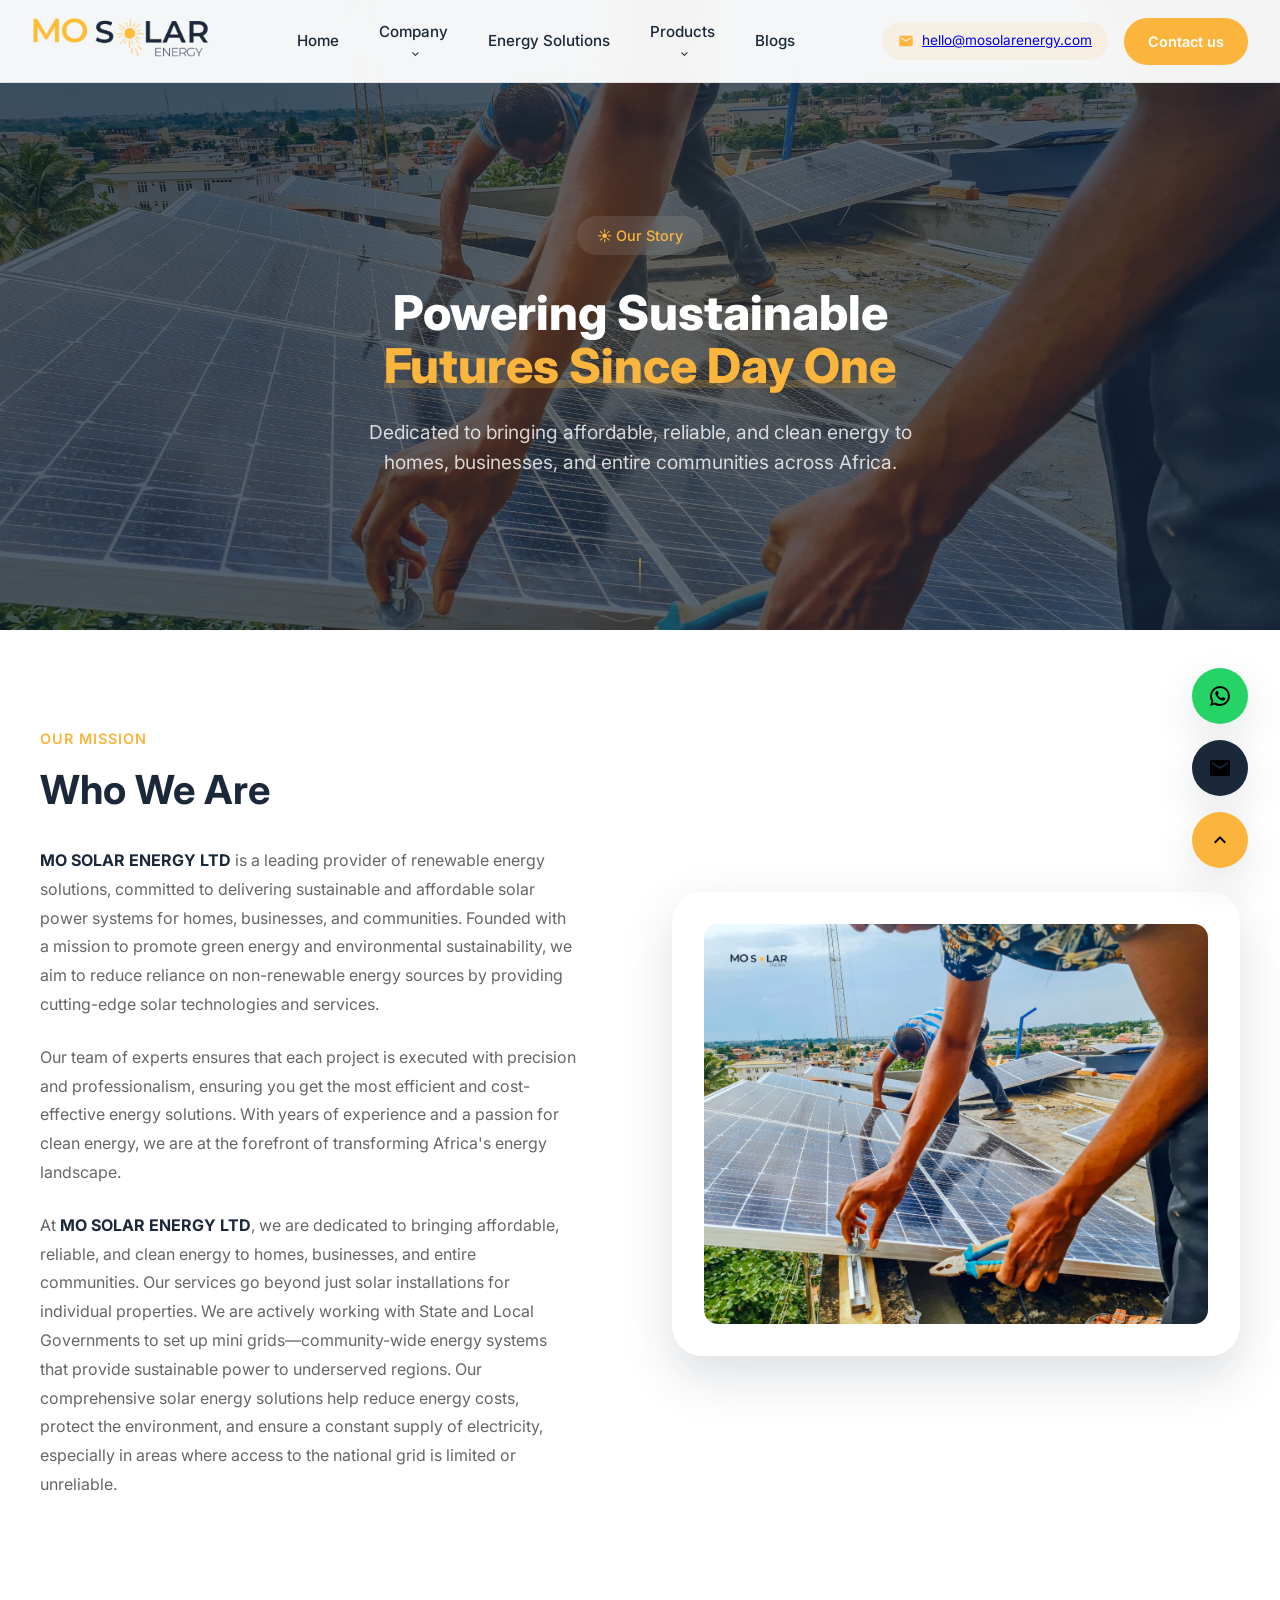
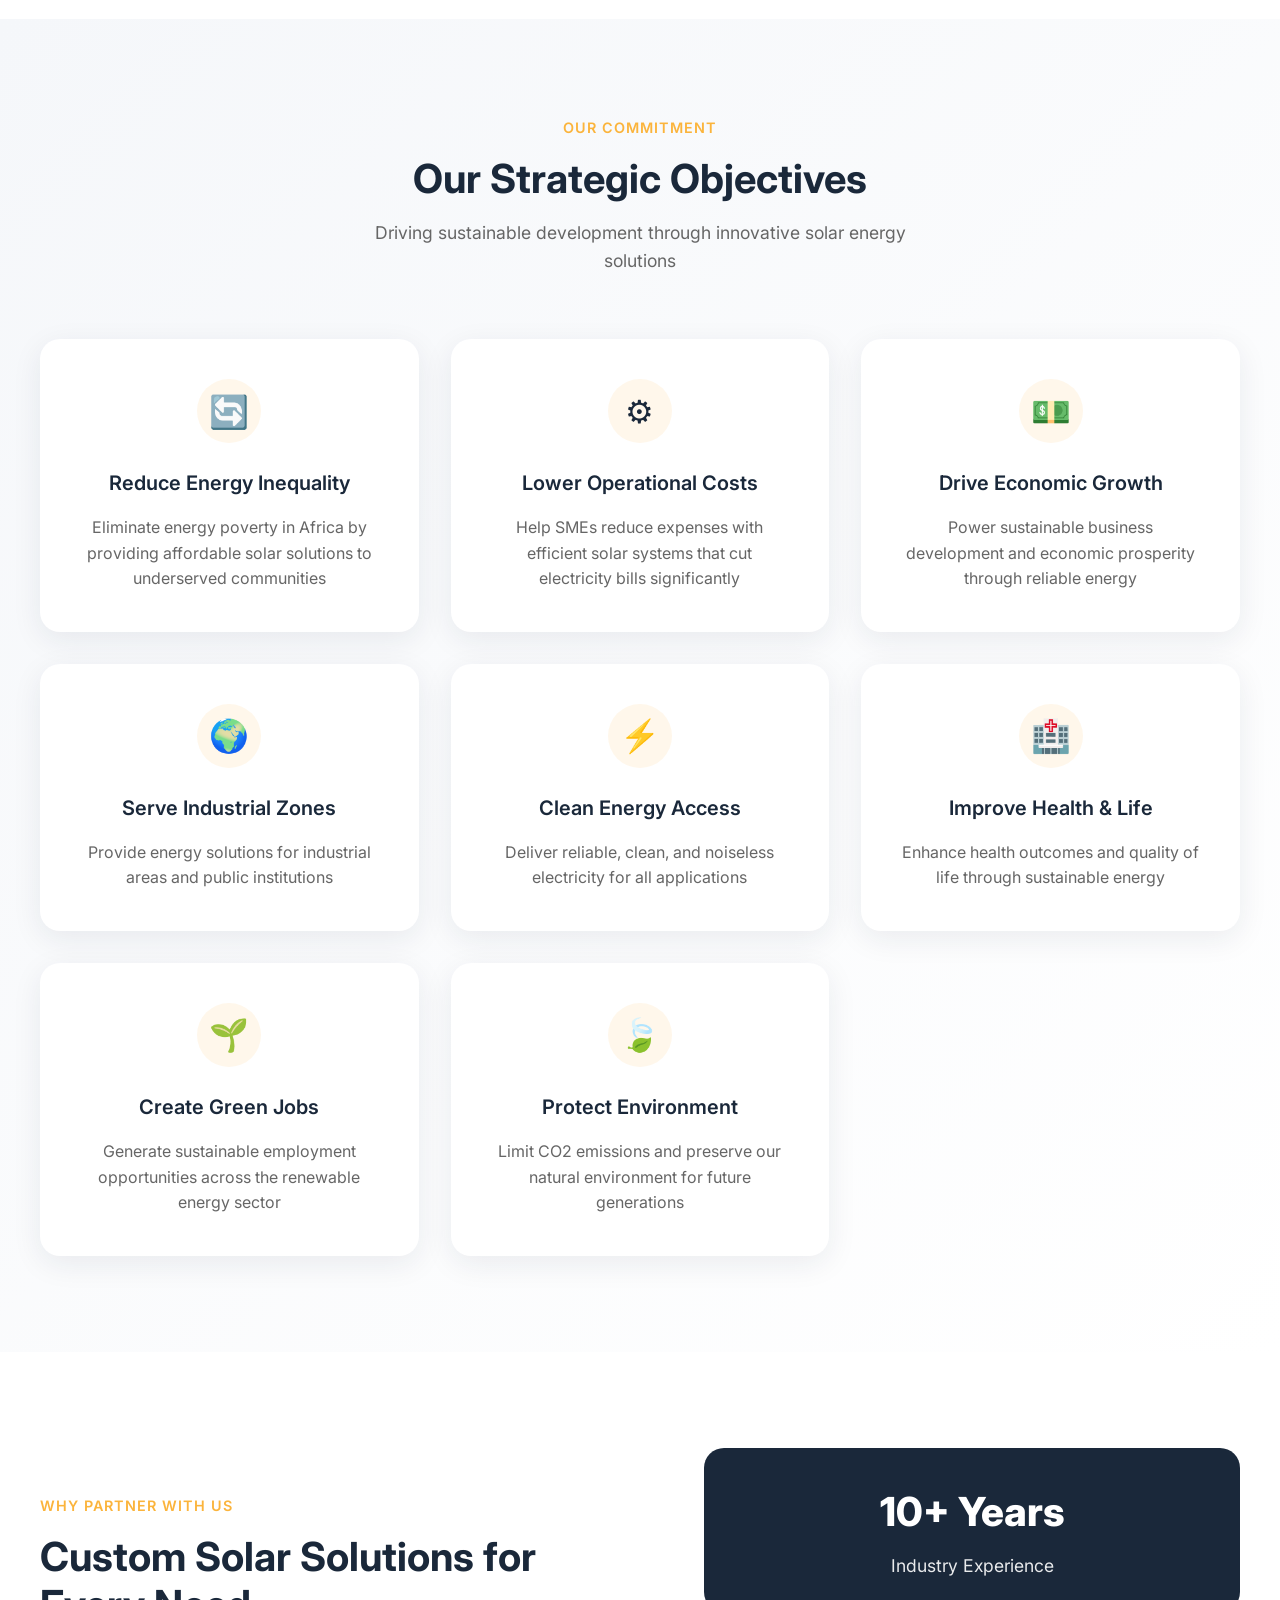
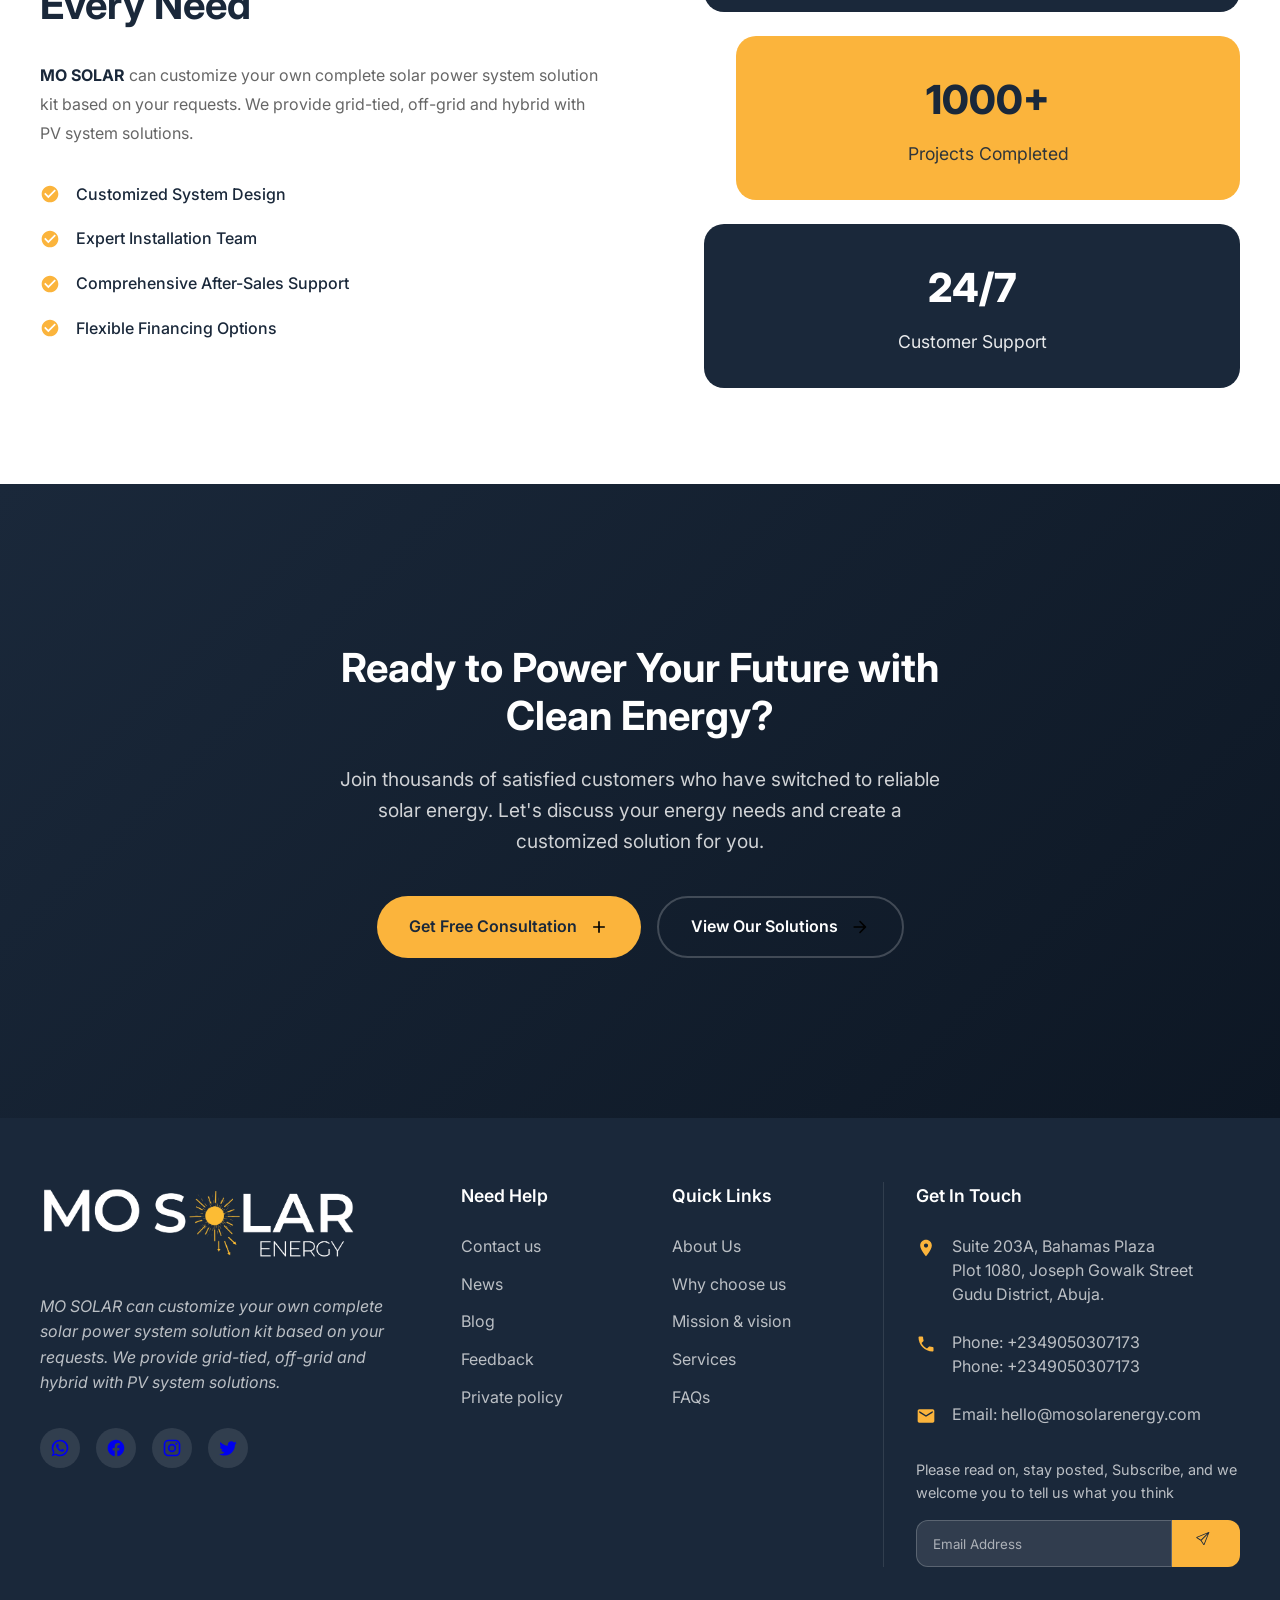
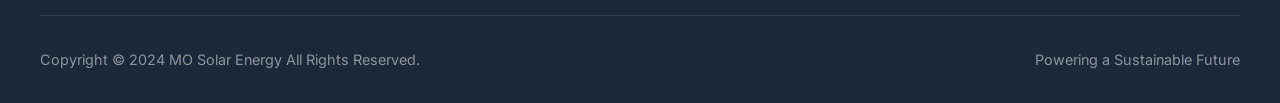
==== about.html @ b7140be1 "Updated all files" ====
<!DOCTYPE html>
<html lang="en">
<head>
    <meta charset="UTF-8">
    <meta name="viewport" content="width=device-width, initial-scale=1.0">
    <title>About MO Solar Energy | Powering Sustainable Futures</title>
    
    <!-- Fonts -->
    <link href="https://fonts.googleapis.com/css2?family=Inter:wght@300;400;500;600;700;800&display=swap" rel="stylesheet">
    <link href="https://fonts.googleapis.com/css2?family=Poppins:wght@300;400;500;600;700&display=swap" rel="stylesheet">
    
    <!-- Styles -->
    <link rel="stylesheet" href="main.css">
    
    <!-- Favicon -->
    <link rel="icon" href="images/icon.png" type="image/x-icon">
</head>
<body>
    <!-- Navigation (Same as Homepage) -->
    <nav class="nav-container">
        <div class="nav-content">
            <div class="nav-logo">
                <a href="index.html" class="logo-main">
                    <img src="images/mo sol.png" alt="MO Solar Energy">
                </a>
            </div>
            
            <div class="nav-menu-wrapper">
                <div class="nav-menu">
                    <a href="index.html" class="nav-link">
                        <span class="nav-text">Home</span>
                        <span class="nav-highlight"></span>
                    </a>
                    
                    <div class="nav-dropdown active">
                        <a href="about.html" class="nav-link">
                            <span class="nav-text">Company</span>
                            <span class="nav-highlight"></span>
                            <span class="dropdown-arrow">⌄</span>
                        </a>
                        <div class="dropdown-content">
                            <a href="about.html" class="dropdown-link active">About Us</a>
                            <a href="why choose us.html" class="dropdown-link">Why choose us</a>
                            <a href="mission.html" class="dropdown-link">Mission & vision</a>
                            <a href="strategy.html" class="dropdown-link">Services</a>
                            <a href="globaldealers.html" class="dropdown-link">FAQs</a>
                        </div>
                    </div>
                    
                    <a href="blink.html" class="nav-link">
                        <span class="nav-text">Energy Solutions</span>
                        <span class="nav-highlight"></span>
                    </a>
                    
                    <div class="nav-dropdown">
                        <a href="#" class="nav-link">
                            <span class="nav-text">Products</span>
                            <span class="nav-highlight"></span>
                            <span class="dropdown-arrow">⌄</span>
                        </a>
                        <div class="dropdown-content product-dropdown">
                            <div class="product-category">
                                <h4>Solar system</h4>
                                <div class="product-sublinks">
                                    <a href="#">Off-Grid</a>
                                    <a href="#">On-Grid</a>
                                    <a href="#">Energy Storage</a>
                                </div>
                            </div>
                        </div>
                    </div>
                    
                    <a href="blog.html" class="nav-link">
                        <span class="nav-text">Blogs</span>
                        <span class="nav-highlight"></span>
                    </a>
                </div>
            </div>
            
            <div class="nav-actions">
                <div class="contact-pill">
                    <svg class="icon" viewBox="0 0 24 24">
                        <path d="M20 4H4c-1.1 0-1.99.9-1.99 2L2 18c0 1.1.9 2 2 2h16c1.1 0 2-.9 2-2V6c0-1.1-.9-2-2-2zm0 4l-8 5-8-5V6l8 5 8-5v2z"/>
                    </svg>
                    <a href="mailto:hello@mosolarenergy.com">hello@mosolarenergy.com</a>
                </div>
                <a href="contact-us.html" class="nav-button">Contact us</a>
            </div>
            
            <button class="mobile-menu-toggle">
                <span></span>
                <span></span>
                <span></span>
            </button>
        </div>
    </nav>

    <!-- Hero Section -->
    <section class="about-hero">
        <div class="about-hero-background">
            <div class="about-hero-glow"></div>
            <div class="about-hero-image"></div>
        </div>
        
        <div class="about-hero-content">
            <div class="about-hero-tag">
                <span class="tag-text">☀️ Our Story</span>
            </div>
            
            <h1 class="about-hero-title">
                <span class="title-line">Powering Sustainable</span>
                <span class="title-line highlight">Futures Since Day One</span>
            </h1>
            
            <p class="about-hero-subtitle">
                Dedicated to bringing affordable, reliable, and clean energy to homes, businesses, and entire communities across Africa.
            </p>
        </div>
        
        <div class="about-scroll-indicator">
            <div class="scroll-line"></div>
        </div>
    </section>

    <!-- Our Story Section -->
    <section class="about-story">
        <div class="container">
            <div class="story-grid">
                <div class="story-content">
                    <span class="section-tag">Our Mission</span>
                    <h2 class="story-title">Who We Are</h2>
                    
                    <div class="story-text">
                        <p>
                            <strong>MO SOLAR ENERGY LTD</strong> is a leading provider of renewable energy solutions, committed to delivering sustainable and affordable solar power systems for homes, businesses, and communities. Founded with a mission to promote green energy and environmental sustainability, we aim to reduce reliance on non-renewable energy sources by providing cutting-edge solar technologies and services.
                        </p>
                        
                        <p>
                            Our team of experts ensures that each project is executed with precision and professionalism, ensuring you get the most efficient and cost-effective energy solutions. With years of experience and a passion for clean energy, we are at the forefront of transforming Africa's energy landscape.
                        </p>
                        
                        <p>
                            At <strong>MO SOLAR ENERGY LTD</strong>, we are dedicated to bringing affordable, reliable, and clean energy to homes, businesses, and entire communities. Our services go beyond just solar installations for individual properties. We are actively working with State and Local Governments to set up mini grids—community-wide energy systems that provide sustainable power to underserved regions. Our comprehensive solar energy solutions help reduce energy costs, protect the environment, and ensure a constant supply of electricity, especially in areas where access to the national grid is limited or unreliable.
                        </p>
                    </div>
                </div>
                
                <div class="story-visual">
                    <div class="visual-card">
                        <div class="visual-image">
                            <img src="image/h7.jpg" alt="MO Solar Energy Team">
                        </div>
                    </div>
                </div>
            </div>
        </div>
    </section>

    <!-- Our Objectives Section -->
    <section class="about-objectives">
        <div class="container">
            <div class="section-header">
                <span class="section-tag">Our Commitment</span>
                <h2 class="section-title">Our Strategic Objectives</h2>
                <p class="section-description">
                    Driving sustainable development through innovative solar energy solutions
                </p>
            </div>
            
            <div class="objectives-grid">
                <div class="objective-card">
                    <div class="objective-icon">
                        <div class="icon-circle">
                            🔄
                        </div>
                    </div>
                    <h3 class="objective-title">Reduce Energy Inequality</h3>
                    <p class="objective-description">
                        Eliminate energy poverty in Africa by providing affordable solar solutions to underserved communities
                    </p>
                </div>
                
                <div class="objective-card">
                    <div class="objective-icon">
                        <div class="icon-circle">
                            ⚙
                        </div>
                    </div>
                    <h3 class="objective-title">Lower Operational Costs</h3>
                    <p class="objective-description">
                        Help SMEs reduce expenses with efficient solar systems that cut electricity bills significantly
                    </p>
                </div>
                
                <div class="objective-card">
                    <div class="objective-icon">
                        <div class="icon-circle">
                            💵
                        </div>
                    </div>
                    <h3 class="objective-title">Drive Economic Growth</h3>
                    <p class="objective-description">
                        Power sustainable business development and economic prosperity through reliable energy
                    </p>
                </div>
                
                <div class="objective-card">
                    <div class="objective-icon">
                        <div class="icon-circle">
                            🌍
                        </div>
                    </div>
                    <h3 class="objective-title">Serve Industrial Zones</h3>
                    <p class="objective-description">
                        Provide energy solutions for industrial areas and public institutions
                    </p>
                </div>
                
                <div class="objective-card">
                    <div class="objective-icon">
                        <div class="icon-circle">
                            ⚡
                        </div>
                    </div>
                    <h3 class="objective-title">Clean Energy Access</h3>
                    <p class="objective-description">
                        Deliver reliable, clean, and noiseless electricity for all applications
                    </p>
                </div>
                
                <div class="objective-card">
                    <div class="objective-icon">
                        <div class="icon-circle">
                            🏥
                        </div>
                    </div>
                    <h3 class="objective-title">Improve Health & Life</h3>
                    <p class="objective-description">
                        Enhance health outcomes and quality of life through sustainable energy
                    </p>
                </div>
                
                <div class="objective-card">
                    <div class="objective-icon">
                        <div class="icon-circle">
                            🌱
                        </div>
                    </div>
                    <h3 class="objective-title">Create Green Jobs</h3>
                    <p class="objective-description">
                        Generate sustainable employment opportunities across the renewable energy sector
                    </p>
                </div>
                
                <div class="objective-card">
                    <div class="objective-icon">
                        <div class="icon-circle">
                            🍃
                        </div>
                    </div>
                    <h3 class="objective-title">Protect Environment</h3>
                    <p class="objective-description">
                        Limit CO2 emissions and preserve our natural environment for future generations
                    </p>
                </div>
            </div>
        </div>
    </section>

    <!-- Why Choose Us Section -->
    <section class="about-why">
        <div class="container">
            <div class="why-grid">
                <div class="why-content">
                    <span class="section-tag">Why Partner With Us</span>
                    <h2 class="why-title">Custom Solar Solutions for Every Need</h2>
                    
                    <div class="why-text">
                        <p>
                            <strong>MO SOLAR</strong> can customize your own complete solar power system solution kit based on your requests. We provide grid-tied, off-grid and hybrid with PV system solutions.
                        </p>
                        
                        <div class="why-features">
                            <div class="feature-item">
                                <svg viewBox="0 0 24 24">
                                    <path d="M12 2C6.48 2 2 6.48 2 12s4.48 10 10 10 10-4.48 10-10S17.52 2 12 2zm-2 15l-5-5 1.41-1.41L10 14.17l7.59-7.59L19 8l-9 9z"/>
                                </svg>
                                <span>Customized System Design</span>
                            </div>
                            <div class="feature-item">
                                <svg viewBox="0 0 24 24">
                                    <path d="M12 2C6.48 2 2 6.48 2 12s4.48 10 10 10 10-4.48 10-10S17.52 2 12 2zm-2 15l-5-5 1.41-1.41L10 14.17l7.59-7.59L19 8l-9 9z"/>
                                </svg>
                                <span>Expert Installation Team</span>
                            </div>
                            <div class="feature-item">
                                <svg viewBox="0 0 24 24">
                                    <path d="M12 2C6.48 2 2 6.48 2 12s4.48 10 10 10 10-4.48 10-10S17.52 2 12 2zm-2 15l-5-5 1.41-1.41L10 14.17l7.59-7.59L19 8l-9 9z"/>
                                </svg>
                                <span>Comprehensive After-Sales Support</span>
                            </div>
                            <div class="feature-item">
                                <svg viewBox="0 0 24 24">
                                    <path d="M12 2C6.48 2 2 6.48 2 12s4.48 10 10 10 10-4.48 10-10S17.52 2 12 2zm-2 15l-5-5 1.41-1.41L10 14.17l7.59-7.59L19 8l-9 9z"/>
                                </svg>
                                <span>Flexible Financing Options</span>
                            </div>
                        </div>
                    </div>
                </div>
                
                <div class="why-visual">
                    <div class="visual-stack">
                        <div class="stack-card primary">
                            <h3>10+ Years</h3>
                            <p>Industry Experience</p>
                        </div>
                        <div class="stack-card secondary">
                            <h3>1000+</h3>
                            <p>Projects Completed</p>
                        </div>
                        <div class="stack-card accent">
                            <h3>24/7</h3>
                            <p>Customer Support</p>
                        </div>
                    </div>
                </div>
            </div>
        </div>
    </section>

    <!-- CTA Section -->
    <section class="about-cta">
        <div class="container">
            <div class="cta-content">
                <h2 class="cta-title">Ready to Power Your Future with Clean Energy?</h2>
                <p class="cta-description">
                    Join thousands of satisfied customers who have switched to reliable solar energy. Let's discuss your energy needs and create a customized solution for you.
                </p>
                <div class="cta-buttons">
                    <a href="contact-us.html" class="cta-button primary">
                        <span>Get Free Consultation</span>
                        <svg viewBox="0 0 24 24">
                            <path d="M19 13h-6v6h-2v-6H5v-2h6V5h2v6h6v2z"/>
                        </svg>
                    </a>
                    <a href="index.html#solutions" class="cta-button secondary">
                        <span>View Our Solutions</span>
                        <svg viewBox="0 0 24 24">
                            <path d="M5 13h11.17l-4.88 4.88c-.39.39-.39 1.03 0 1.42.39.39 1.02.39 1.41 0l6.59-6.59c.39-.39.39-1.02 0-1.41l-6.58-6.6c-.39-.39-1.02-.39-1.41 0-.39.39-.39 1.02 0 1.41L16.17 11H5c-.55 0-1 .45-1 1s.45 1 1 1z"/>
                        </svg>
                    </a>
                </div>
            </div>
        </div>
    </section>

    <!-- Footer (Same as Homepage) -->
    <footer class="footer">
        <div class="footer-main">
            <div class="footer-brand">
                <a href="index.html" class="footer-logo">
                    <img src="images/mo solar e.png" alt="MO Solar Energy">
                </a>
                <p class="brand-mission">
                    MO SOLAR can customize your own complete solar power system solution kit based on your requests. We provide grid-tied, off-grid and hybrid with PV system solutions.
                </p>
                
                <div class="footer-social">
                    <a href="https://wa.me/message/34J5X23R27VAD1" class="social-link">
                        <svg viewBox="0 0 24 24">
                            <path d="M16.75 13.96c.25.13.41.2.46.3.06.11.04.61-.21 1.18-.2.56-1.24 1.1-1.7 1.12-.46.02-.47.36-2.96-.73-2.49-1.09-3.99-3.75-4.11-3.92-.12-.17-.96-1.38-.92-2.61.05-1.22.69-1.8.95-2.04.24-.26.51-.29.68-.26h.47c.15 0 .36-.06.55.45l.69 1.87c.06.13.1.28.01.44l-.27.41-.39.42c-.12.12-.26.25-.12.5.12.26.62 1.09 1.32 1.78.91.88 1.71 1.17 1.95 1.3.24.14.39.12.54-.04l.81-.94c.19-.25.35-.19.58-.11l1.67.88M12 2a10 10 0 0 1 10 10 10 10 0 0 1-10 10c-1.97 0-3.8-.57-5.35-1.55L2 22l1.55-4.65A9.969 9.969 0 0 1 2 12 10 10 0 0 1 12 2m0 2a8 8 0 0 0-8 8c0 1.72.54 3.31 1.46 4.61L4.5 19.5l2.89-.96A7.95 7.95 0 0 0 12 20a8 8 0 0 0 8-8 8 8 0 0 0-8-8z"/>
                        </svg>
                    </a>
                    <a href="https://www.facebook.com/profile.php?id=61567490393568" class="social-link">
                        <svg viewBox="0 0 24 24">
                            <path d="M12 2.04c-5.5 0-10 4.49-10 10.02 0 5 3.66 9.15 8.44 9.9v-7H7.9v-2.9h2.54V9.85c0-2.51 1.49-3.89 3.78-3.89 1.09 0 2.23.19 2.23.19v2.47h-1.26c-1.24 0-1.63.77-1.63 1.56v1.88h2.78l-.45 2.9h-2.33v7a10 10 0 0 0 8.44-9.9c0-5.53-4.5-10.02-10-10.02z"/>
                        </svg>
                    </a>
                    <a href="https://www.instagram.com/mosolarenergy?igsh=MTBneWp2Ym5mdjJrZw==" class="social-link">
                        <svg viewBox="0 0 24 24">
                            <path d="M7.8 2h8.4C19.4 2 22 4.6 22 7.8v8.4a5.8 5.8 0 0 1-5.8 5.8H7.8C4.6 22 2 19.4 2 16.2V7.8A5.8 5.8 0 0 1 7.8 2m-.2 2A3.6 3.6 0 0 0 4 7.6v8.8C4 18.39 5.61 20 7.6 20h8.8a3.6 3.6 0 0 0 3.6-3.6V7.6C20 5.61 18.39 4 16.4 4H7.6m9.65 1.5a1.25 1.25 0 0 1 1.25 1.25A1.25 1.25 0 0 1 17.25 8 1.25 1.25 0 0 1 16 6.75a1.25 1.25 0 0 1 1.25-1.25M12 7a5 5 0 0 1 5 5 5 5 0 0 1-5 5 5 5 0 0 1-5-5 5 5 0 0 1 5-5m0 2a3 3 0 0 0-3 3 3 3 0 0 0 3 3 3 3 0 0 0 3-3 3 3 0 0 0-3-3z"/>
                        </svg>
                    </a>
                    <a href="https://x.com/Mosolarenergy?t=v_aD6hl6Bigvcut18VuA0A&s=08" class="social-link">
                        <svg viewBox="0 0 24 24">
                            <path d="M22.46 6c-.77.35-1.6.58-2.46.69.88-.53 1.56-1.37 1.88-2.38-.83.5-1.75.85-2.72 1.05C18.37 4.5 17.26 4 16 4c-2.35 0-4.27 1.92-4.27 4.29 0 .34.04.67.11.98C8.28 9.09 5.11 7.38 3 4.79c-.37.63-.58 1.37-.58 2.15 0 1.49.75 2.81 1.91 3.56-.71 0-1.37-.2-1.95-.5v.03c0 2.08 1.48 3.82 3.44 4.21a4.22 4.22 0 0 1-1.93.07 4.28 4.28 0 0 0 4 2.98 8.521 8.521 0 0 1-5.33 1.84c-.34 0-.68-.02-1.02-.06C3.44 20.29 5.7 21 8.12 21 16 21 20.33 14.46 20.33 8.79c0-.19 0-.37-.01-.56.84-.6 1.56-1.36 2.14-2.23z"/>
                        </svg>
                    </a>
                </div>
            </div>
            
            <div class="footer-links">
                <div class="link-group">
                    <h3 class="link-title">Need Help</h3>
                    <a href="contact-us.html" class="link-item">Contact us</a>
                    <a href="#" class="link-item">News</a>
                    <a href="blog.html" class="link-item">Blog</a>
                    <a href="#" class="link-item">Feedback</a>
                    <a href="#" class="link-item">Private policy</a>
                </div>
                
                <div class="link-group">
                    <h3 class="link-title">Quick Links</h3>
                    <a href="about.html" class="link-item">About Us</a>
                    <a href="why choose us.html" class="link-item">Why choose us</a>
                    <a href="mission.html" class="link-item">Mission & vision</a>
                    <a href="strategy.html" class="link-item">Services</a>
                    <a href="globaldealers.html" class="link-item">FAQs</a>
                </div>
            </div>
            
            <div class="footer-contact">
                <h3 class="contact-title">Get In Touch</h3>
                <div class="contact-info">
                    <div class="contact-item">
                        <svg viewBox="0 0 24 24">
                            <path d="M12 2C8.13 2 5 5.13 5 9c0 5.25 7 13 7 13s7-7.75 7-13c0-3.87-3.13-7-7-7zm0 9.5c-1.38 0-2.5-1.12-2.5-2.5s1.12-2.5 2.5-2.5 2.5 1.12 2.5 2.5-1.12 2.5-2.5 2.5z"/>
                        </svg>
                        <div>
                            <p>Suite 203A, Bahamas Plaza</p>
                            <p>Plot 1080, Joseph Gowalk Street</p>
                            <p>Gudu District, Abuja.</p>
                        </div>
                    </div>
                    
                    <div class="contact-item">
                        <svg viewBox="0 0 24 24">
                            <path d="M6.62 10.79c1.44 2.83 3.76 5.14 6.59 6.59l2.2-2.2c.27-.27.67-.36 1.02-.24 1.12.37 2.33.57 3.57.57.55 0 1 .45 1 1V20c0 .55-.45 1-1 1-9.39 0-17-7.61-17-17 0-.55.45-1 1-1h3.5c.55 0 1 .45 1 1 0 1.25.2 2.45.57 3.57.11.35.03.74-.25 1.02l-2.2 2.2z"/>
                        </svg>
                        <div>
                            <p>Phone: +2349050307173</p>
                            <p>Phone: +2349050307173</p>
                        </div>
                    </div>
                    
                    <div class="contact-item">
                        <svg viewBox="0 0 24 24">
                            <path d="M20 4H4c-1.1 0-1.99.9-1.99 2L2 18c0 1.1.9 2 2 2h16c1.1 0 2-.9 2-2V6c0-1.1-.9-2-2-2zm0 4l-8 5-8-5V6l8 5 8-5v2z"/>
                        </svg>
                        <p>Email: <a href="mailto:hello@mosolarenergy.com">hello@mosolarenergy.com</a></p>
                    </div>
                </div>
                
                <div class="subscribe-form">
                    <p>Please read on, stay posted, Subscribe, and we welcome you to tell us what you think</p>
                    <div class="input-group">
                        <input type="email" placeholder="Email Address">
                        <button type="button">
                            <svg viewBox="0 0 24 24">
                                <path d="M15.854.146a.5.5 0 0 1 .11.54l-5.819 14.547a.75.75 0 0 1-1.329.124l-3.178-4.995L.643 7.184a.75.75 0 0 1 .124-1.33L15.314.037a.5.5 0 0 1 .54.11ZM6.636 10.07l2.761 4.338L14.13 2.576zm6.787-8.201L1.591 6.602l4.339 2.76z"/>
                            </svg>
                        </button>
                    </div>
                </div>
            </div>
        </div>
        
        <div class="footer-bottom">
            <p class="copyright">Copyright &copy; 2024 MO Solar Energy All Rights Reserved.</p>
            <div class="footer-extra">
                <p>Powering a Sustainable Future</p>
            </div>
        </div>
    </footer>

    <!-- Floating Elements (Same as Homepage) -->
    <div class="float-actions">
        <a href="https://wa.me/message/34J5X23R27VAD1" class="float-button whatsapp" title="Chat on WhatsApp">
            <svg viewBox="0 0 24 24">
                <path d="M16.75 13.96c.25.13.41.2.46.3.06.11.04.61-.21 1.18-.2.56-1.24 1.1-1.7 1.12-.46.02-.47.36-2.96-.73-2.49-1.09-3.99-3.75-4.11-3.92-.12-.17-.96-1.38-.92-2.61.05-1.22.69-1.8.95-2.04.24-.26.51-.29.68-.26h.47c.15 0 .36-.06.55.45l.69 1.87c.06.13.1.28.01.44l-.27.41-.39.42c-.12.12-.26.25-.12.5.12.26.62 1.09 1.32 1.78.91.88 1.71 1.17 1.95 1.3.24.14.39.12.54-.04l.81-.94c.19-.25.35-.19.58-.11l1.67.88M12 2a10 10 0 0 1 10 10 10 10 0 0 1-10 10c-1.97 0-3.8-.57-5.35-1.55L2 22l1.55-4.65A9.969 9.969 0 0 1 2 12 10 10 0 0 1 12 2m0 2a8 8 0 0 0-8 8c0 1.72.54 3.31 1.46 4.61L4.5 19.5l2.89-.96A7.95 7.95 0 0 0 12 20a8 8 0 0 0 8-8 8 8 0 0 0-8-8z"/>
            </svg>
        </a>
        
        <button class="float-button contact" title="Contact Info">
            <svg viewBox="0 0 24 24">
                <path d="M20 4H4c-1.1 0-1.99.9-1.99 2L2 18c0 1.1.9 2 2 2h16c1.1 0 2-.9 2-2V6c0-1.1-.9-2-2-2zm0 4l-8 5-8-5V6l8 5 8-5v2z"/>
            </svg>
        </button>
        
        <button class="float-button top" title="Back to Top">
            <svg viewBox="0 0 24 24">
                <path d="M7.41 15.41L12 10.83l4.59 4.58L18 14l-6-6-6 6z"/>
            </svg>
        </button>
    </div>

    <!-- Scripts -->
    <script src="main.js"></script>
    <!-- Tawk.to Script -->
    <script type="text/javascript">
        var Tawk_API=Tawk_API||{}, Tawk_LoadStart=new Date();
        (function(){
        var s1=document.createElement("script"),s0=document.getElementsByTagName("script")[0];
        s1.async=true;
        s1.src='https://embed.tawk.to/678d8a4b3a84273260716365/1ii0e8ei5';
        s1.charset='UTF-8';
        s1.setAttribute('crossorigin','*');
        s0.parentNode.insertBefore(s1,s0);
        })();
    </script>
</body>
</html>
---- main.css ----
/* ============================================
   CSS Variables & Reset
   ============================================ */

:root {
    /* Brand Colors */
    --primary-dark: #1a283a;
    --primary-accent: #fbb43c;
    --primary-light: #ffffff;
    
    /* Gradients */
    --gradient-sunrise: linear-gradient(135deg, #fbb43c 0%, #ff9800 100%);
    --gradient-dark: linear-gradient(135deg, #1a283a 0%, #0d1724 100%);
    --gradient-light: linear-gradient(135deg, #ffffff 0%, #f5f7fa 100%);
    
    /* Shadows */
    --shadow-soft: 0 8px 30px rgba(26, 40, 58, 0.08);
    --shadow-medium: 0 15px 40px rgba(26, 40, 58, 0.12);
    --shadow-hard: 0 20px 50px rgba(26, 40, 58, 0.15);
    --shadow-glow: 0 0 40px rgba(251, 180, 60, 0.3);
    
    /* Transitions */
    --transition-smooth: all 0.3s cubic-bezier(0.4, 0, 0.2, 1);
    --transition-bounce: all 0.6s cubic-bezier(0.68, -0.55, 0.265, 1.55);
    
    /* Border Radius */
    --radius-small: 12px;
    --radius-medium: 20px;
    --radius-large: 30px;
    --radius-full: 50%;
    
    /* Spacing */
    --space-xs: 0.5rem;
    --space-sm: 1rem;
    --space-md: 2rem;
    --space-lg: 3rem;
    --space-xl: 5rem;
    
    /* Typography */
    --font-primary: 'Inter', -apple-system, BlinkMacSystemFont, sans-serif;
    --font-secondary: 'Poppins', -apple-system, BlinkMacSystemFont, sans-serif;
}

* {
    margin: 0;
    padding: 0;
    box-sizing: border-box;
}

html {
    scroll-behavior: smooth;
    font-size: 16px;
}

body {
    font-family: var(--font-primary);
    color: var(--primary-dark);
    background: var(--primary-light);
    line-height: 1.6;
    overflow-x: hidden;
}

/* ============================================
   Navigation
   ============================================ */

.nav-container {
    position: fixed;
    top: 0;
    left: 0;
    right: 0;
    background: rgba(255, 255, 255, 0.95);
    backdrop-filter: blur(20px);
    -webkit-backdrop-filter: blur(20px);
    border-bottom: 1px solid rgba(26, 40, 58, 0.1);
    z-index: 1000;
    padding: 0.75rem 0;
}

.nav-content {
    max-width: 1400px;
    margin: 0 auto;
    padding: 0 2rem;
    display: flex;
    align-items: center;
    justify-content: space-between;
}

.nav-logo img {
    height: 40px;
    width: auto;
    transition: var(--transition-smooth);
}

.nav-logo img:hover {
    transform: scale(1.05);
}

.nav-menu-wrapper {
    flex: 1;
    display: flex;
    justify-content: center;
}

.nav-menu {
    display: flex;
    gap: 2.5rem;
    align-items: center;
}

.nav-link {
    position: relative;
    text-decoration: none;
    color: var(--primary-dark);
    font-weight: 500;
    font-size: 0.95rem;
    padding: 0.5rem 0;
    display: flex;
    flex-direction: column;
    align-items: center;
    transition: var(--transition-smooth);
}

.nav-highlight {
    position: absolute;
    bottom: -2px;
    left: 0;
    width: 0;
    height: 2px;
    background: var(--primary-accent);
    border-radius: 2px;
    transition: width 0.3s ease;
}

.nav-link:hover .nav-highlight,
.nav-link.active .nav-highlight {
    width: 100%;
}

.nav-link:hover {
    color: var(--primary-accent);
}

.dropdown-arrow {
    font-size: 0.7rem;
    margin-left: 4px;
    transition: var(--transition-smooth);
}

.nav-dropdown:hover .dropdown-arrow {
    transform: rotate(180deg);
}

.dropdown-content {
    position: absolute;
    top: 100%;
    left: 50%;
    transform: translateX(-50%) translateY(10px);
    background: var(--primary-light);
    border-radius: var(--radius-small);
    padding: 1rem 0;
    min-width: 200px;
    opacity: 0;
    visibility: hidden;
    box-shadow: var(--shadow-medium);
    transition: all 0.3s cubic-bezier(0.4, 0, 0.2, 1);
    z-index: 100;
}

.nav-dropdown:hover .dropdown-content {
    opacity: 1;
    visibility: visible;
    transform: translateX(-50%) translateY(0);
}

.product-dropdown {
    min-width: 250px;
    padding: 1.5rem;
}

.product-category h4 {
    color: var(--primary-dark);
    font-weight: 600;
    margin-bottom: 0.75rem;
    font-size: 0.95rem;
}

.product-sublinks {
    display: flex;
    flex-direction: column;
    gap: 0.5rem;
}

.product-sublinks a {
    color: #666;
    text-decoration: none;
    font-size: 0.9rem;
    padding: 0.25rem 0;
    transition: var(--transition-smooth);
}

.product-sublinks a:hover {
    color: var(--primary-accent);
    padding-left: 0.5rem;
}

.nav-actions {
    display: flex;
    align-items: center;
    gap: 1rem;
}

.contact-pill {
    display: flex;
    align-items: center;
    gap: 0.5rem;
    background: rgba(251, 180, 60, 0.1);
    padding: 0.5rem 1rem;
    border-radius: 50px;
    color: var(--primary-dark);
    font-size: 0.85rem;
    text-decoration: none;
    transition: var(--transition-smooth);
}

.contact-pill svg {
    width: 16px;
    height: 16px;
    fill: var(--primary-accent);
}

.contact-pill:hover {
    background: var(--primary-accent);
    color: var(--primary-light);
    transform: translateY(-2px);
}

.contact-pill:hover svg {
    fill: var(--primary-light);
}

.nav-button {
    background: var(--primary-accent);
    color: var(--primary-light);
    padding: 0.75rem 1.5rem;
    border-radius: 50px;
    font-weight: 600;
    font-size: 0.9rem;
    text-decoration: none;
    border: none;
    cursor: pointer;
    transition: var(--transition-smooth);
}

.nav-button:hover {
    transform: translateY(-2px);
    box-shadow: var(--shadow-glow);
}

.mobile-menu-toggle {
    display: none;
    flex-direction: column;
    gap: 4px;
    background: none;
    border: none;
    cursor: pointer;
    padding: 0.5rem;
}

.mobile-menu-toggle span {
    display: block;
    width: 24px;
    height: 2px;
    background: var(--primary-dark);
    transition: var(--transition-smooth);
}

/* ============================================
   Hero Section
   ============================================ */

.hero {
    min-height: 100vh;
    position: relative;
    display: flex;
    align-items: center;
    padding: 6rem 2rem 4rem;
    overflow: hidden;
}

.hero-background {
    position: absolute;
    top: 0;
    left: 0;
    right: 0;
    bottom: 0;
    background: linear-gradient(135deg, #0d1724 0%, #1a283a 100%);
    z-index: -2;
}

.hero-glow {
    position: absolute;
    top: 50%;
    left: 50%;
    transform: translate(-50%, -50%);
    width: 1000px;
    height: 1000px;
    background: radial-gradient(circle, rgba(251, 180, 60, 0.15) 0%, rgba(251, 180, 60, 0) 70%);
    z-index: -1;
}

.hero-images {
    position: absolute;
    top: 0;
    right: 0;
    bottom: 0;
    left: 0;
    background-image: url('image/003.jpg');
    background-size: cover;
    background-position: center;
    opacity: 0.2;
    animation: heroSlides 20s infinite;
    z-index: -1;
}

@keyframes heroSlides {
    0%, 100% { background-image: url('image/003.jpg'); }
    20% { background-image: url('image/002.jpg'); }
    40% { background-image: url('image/003.jpg'); }
    60% { background-image: url('image/004.jpg'); }
    80% { background-image: url('image/005.jpg'); }
}

.hero-content {
    max-width: 1200px;
    margin: 0 auto;
    text-align: center;
    color: var(--primary-light);
    z-index: 1;
}

.hero-tag {
    display: inline-flex;
    align-items: center;
    gap: 0.5rem;
    background: rgba(255, 255, 255, 0.1);
    backdrop-filter: blur(10px);
    padding: 0.5rem 1.25rem;
    border-radius: 50px;
    margin-bottom: 2rem;
    animation: fadeInUp 0.8s ease-out;
}

.tag-text {
    font-size: 0.9rem;
    font-weight: 500;
    color: var(--primary-accent);
}

.hero-title {
    font-size: 3.5rem;
    font-weight: 800;
    line-height: 1.1;
    margin-bottom: 1.5rem;
    animation: fadeInUp 0.8s ease-out 0.2s both;
}

.title-line {
    display: block;
}

.highlight {
    color: var(--primary-accent);
    position: relative;
    display: inline-block;
}

.highlight::after {
    content: '';
    position: absolute;
    bottom: 5px;
    left: 0;
    width: 100%;
    height: 8px;
    background: rgba(251, 180, 60, 0.2);
    z-index: -1;
}

.hero-subtitle {
    font-size: 1.2rem;
    max-width: 600px;
    margin: 0 auto 3rem;
    color: var(--primary-accent);
    font-weight: 500;
    animation: fadeInUp 0.8s ease-out 0.4s both;
}

.hero-actions {
    display: flex;
    gap: 1rem;
    justify-content: center;
    margin-bottom: 4rem;
    animation: fadeInUp 0.8s ease-out 0.6s both;
}

.hero-button {
    display: inline-flex;
    align-items: center;
    gap: 0.75rem;
    padding: 1rem 2rem;
    border-radius: 50px;
    font-weight: 600;
    text-decoration: none;
    transition: var(--transition-smooth);
}

.hero-button.primary {
    background: var(--primary-accent);
    color: var(--primary-dark);
}

.hero-button.primary:hover {
    transform: translateY(-4px);
    box-shadow: var(--shadow-glow);
}

.hero-button.secondary {
    background: transparent;
    color: var(--primary-light);
    border: 2px solid rgba(255, 255, 255, 0.2);
}

.hero-button.secondary:hover {
    border-color: var(--primary-accent);
    background: rgba(251, 180, 60, 0.1);
    transform: translateY(-4px);
}

.hero-button svg {
    width: 20px;
    height: 20px;
}

.hero-stats {
    display: flex;
    justify-content: center;
    align-items: center;
    gap: 2rem;
    animation: fadeInUp 0.8s ease-out 0.8s both;
}

.stat-item {
    text-align: center;
}

.stat-value {
    font-size: 2rem;
    font-weight: 700;
    color: var(--primary-accent);
    margin-bottom: 0.25rem;
}

.stat-label {
    font-size: 0.9rem;
    color: rgba(255, 255, 255, 0.7);
}

.stat-divider {
    width: 1px;
    height: 40px;
    background: rgba(255, 255, 255, 0.2);
}

.hero-scroll {
    position: absolute;
    bottom: 2rem;
    left: 50%;
    transform: translateX(-50%);
    animation: fadeIn 1s ease-out 1s both;
}

.scroll-indicator {
    display: flex;
    flex-direction: column;
    align-items: center;
    gap: 0.5rem;
    color: rgba(255, 255, 255, 0.5);
    font-size: 0.8rem;
}

.scroll-line {
    width: 1px;
    height: 40px;
    background: linear-gradient(to bottom, var(--primary-accent), transparent);
    animation: scrollPulse 2s infinite;
}

@keyframes scrollPulse {
    0%, 100% { transform: translateY(0); opacity: 1; }
    50% { transform: translateY(10px); opacity: 0.5; }
}

/* ============================================
   Services Section
   ============================================ */

.services {
    padding: 6rem 2rem;
    background: var(--primary-light);
}

.section-header {
    text-align: center;
    max-width: 800px;
    margin: 0 auto 4rem;
}

.section-tag {
    display: inline-block;
    color: var(--primary-accent);
    font-weight: 600;
    font-size: 0.9rem;
    text-transform: uppercase;
    letter-spacing: 1px;
    margin-bottom: 1rem;
}

.section-title {
    font-size: 2.5rem;
    font-weight: 700;
    color: var(--primary-dark);
    margin-bottom: 1rem;
    line-height: 1.2;
}

.section-description {
    font-size: 1.1rem;
    color: #666;
    max-width: 600px;
    margin: 0 auto;
}

.services-grid {
    display: grid;
    grid-template-columns: repeat(auto-fit, minmax(300px, 1fr));
    gap: 2rem;
    max-width: 1200px;
    margin: 0 auto;
}

.service-card {
    background: var(--primary-light);
    border-radius: var(--radius-medium);
    padding: 2.5rem;
    box-shadow: var(--shadow-soft);
    transition: var(--transition-smooth);
    position: relative;
    overflow: hidden;
}

.service-card:hover {
    transform: translateY(-10px);
    box-shadow: var(--shadow-medium);
}

.service-card.featured {
    border: 2px solid var(--primary-accent);
    transform: translateY(-10px);
}

.service-icon {
    margin-bottom: 1.5rem;
}

.icon-circle {
    width: 64px;
    height: 64px;
    background: rgba(251, 180, 60, 0.1);
    border-radius: var(--radius-full);
    display: flex;
    align-items: center;
    justify-content: center;
    margin-bottom: 1.5rem;
}

.icon-circle svg {
    width: 32px;
    height: 32px;
    fill: var(--primary-accent);
}

.service-title {
    font-size: 1.5rem;
    font-weight: 600;
    color: var(--primary-dark);
    margin-bottom: 1rem;
}

.service-description {
    color: #666;
    margin-bottom: 2rem;
    line-height: 1.6;
}

.service-description b {
    color: var(--primary-dark);
    font-weight: 700;
}

.service-link {
    display: inline-flex;
    align-items: center;
    gap: 0.5rem;
    color: var(--primary-accent);
    font-weight: 600;
    text-decoration: none;
    transition: var(--transition-smooth);
}

.service-link:hover {
    gap: 0.75rem;
}

.service-link svg {
    width: 20px;
    height: 20px;
    fill: currentColor;
}

.featured-badge {
    position: absolute;
    top: 1rem;
    right: 1rem;
    background: var(--primary-accent);
    color: var(--primary-light);
    padding: 0.25rem 1rem;
    border-radius: 50px;
    font-size: 0.8rem;
    font-weight: 600;
}

/* ============================================
   Solutions Section
   ============================================ */

.solutions {
    padding: 6rem 2rem;
    background: linear-gradient(135deg, #f5f7fa 0%, #ffffff 100%);
}

.solutions-container {
    max-width: 1200px;
    margin: 0 auto;
}

.solutions-main {
    margin-bottom: 3rem;
}

.solution-card.large {
    background: var(--primary-dark);
    border-radius: var(--radius-large);
    overflow: hidden;
    display: flex;
    min-height: 400px;
}

.solution-image {
    flex: 1;
    background-size: cover;
    background-position: center;
    position: relative;
}

.solution-image::after {
    content: '';
    position: absolute;
    top: 0;
    left: 0;
    right: 0;
    bottom: 0;
    background: linear-gradient(90deg, rgba(26, 40, 58, 0.9) 0%, rgba(26, 40, 58, 0.5) 100%);
}

.solution-content {
    flex: 1;
    padding: 3rem;
    display: flex;
    flex-direction: column;
    justify-content: center;
    color: var(--primary-light);
}

.solution-title {
    font-size: 2rem;
    font-weight: 700;
    margin-bottom: 1rem;
}

.solution-description {
    font-size: 1.1rem;
    color: rgba(255, 255, 255, 0.8);
    margin-bottom: 2rem;
    line-height: 1.6;
}

.solution-button {
    display: inline-flex;
    align-items: center;
    gap: 0.75rem;
    background: var(--primary-accent);
    color: var(--primary-dark);
    padding: 1rem 2rem;
    border-radius: 50px;
    font-weight: 600;
    text-decoration: none;
    transition: var(--transition-smooth);
    align-self: flex-start;
}

.solution-button:hover {
    transform: translateX(10px);
    box-shadow: var(--shadow-glow);
}

.solutions-grid {
    display: grid;
    grid-template-columns: repeat(auto-fit, minmax(250px, 1fr));
    gap: 1.5rem;
}

.solution-card {
    background: var(--primary-light);
    border-radius: var(--radius-medium);
    padding: 2rem;
    box-shadow: var(--shadow-soft);
    transition: var(--transition-smooth);
    text-align: center;
}

.solution-card:hover {
    transform: translateY(-5px);
    box-shadow: var(--shadow-medium);
}

.solution-icon {
    width: 60px;
    height: 60px;
    background: rgba(251, 180, 60, 0.1);
    border-radius: var(--radius-full);
    display: flex;
    align-items: center;
    justify-content: center;
    margin: 0 auto 1.5rem;
}

.solution-icon svg {
    width: 28px;
    height: 28px;
    fill: var(--primary-accent);
}

.solution-card .solution-title {
    font-size: 1.25rem;
    color: var(--primary-dark);
    margin-bottom: 0.75rem;
}

.solution-card .solution-description {
    font-size: 0.95rem;
    color: #666;
}

/* ============================================
   Projects Section
   ============================================ */

.projects {
    padding: 6rem 2rem;
    background: var(--primary-light);
}

.projects-grid {
    display: grid;
    grid-template-columns: repeat(auto-fit, minmax(250px, 1fr));
    gap: 1.5rem;
    max-width: 1200px;
    margin: 0 auto 3rem;
}

.project-card {
    position: relative;
    border-radius: var(--radius-medium);
    overflow: hidden;
    aspect-ratio: 1;
    transition: var(--transition-smooth);
}

.project-card:hover {
    transform: translateY(-10px);
    box-shadow: var(--shadow-hard);
}

.project-image {
    width: 100%;
    height: 100%;
}

.project-image img {
    width: 100%;
    height: 100%;
    object-fit: cover;
    transition: transform 0.6s ease;
}

.project-card:hover .project-image img {
    transform: scale(1.1);
}

.project-overlay {
    position: absolute;
    bottom: 0;
    left: 0;
    right: 0;
    padding: 2rem;
    background: linear-gradient(to top, rgba(0, 0, 0, 0.8), transparent);
    color: var(--primary-light);
    transform: translateY(20px);
    opacity: 0;
    transition: all 0.3s ease;
}

.project-card:hover .project-overlay {
    transform: translateY(0);
    opacity: 1;
}

.project-title {
    font-size: 1.25rem;
    font-weight: 600;
    margin-bottom: 0.5rem;
}

.project-description {
    font-size: 0.9rem;
    opacity: 0.8;
}

.projects-cta {
    text-align: center;
}

.cta-button {
    display: inline-flex;
    align-items: center;
    gap: 0.75rem;
    background: var(--primary-accent);
    color: var(--primary-dark);
    padding: 1rem 2.5rem;
    border-radius: 50px;
    font-weight: 600;
    text-decoration: none;
    transition: var(--transition-smooth);
}

.cta-button:hover {
    transform: translateY(-4px);
    box-shadow: var(--shadow-glow);
}

.cta-button svg {
    width: 20px;
    height: 20px;
}

/* ============================================
   Blogs Section
   ============================================ */

.blogs-section {
    padding: 6rem 2rem;
    background: linear-gradient(135deg, #f5f7fa 0%, #ffffff 100%);
}

.blogs-grid {
    display: flex;
    justify-content: center;
    gap: 1.5rem;
    padding: 2rem 0;
    max-width: 1200px;
    margin: 0 auto;
    overflow-x: auto;
    scrollbar-width: none;
}

.blogs-grid::-webkit-scrollbar {
    display: none;
}

.blog-card {
    flex: 0 0 auto;
    width: 235px;
    height: 200px;
    overflow: hidden;
    border-radius: var(--radius-medium);
    box-shadow: var(--shadow-md);
    transition: transform var(--transition-smooth);
}

.blog-card:hover {
    transform: scale(1.1);
    z-index: 1;
}

.blog-card img {
    width: 100%;
    height: 100%;
    object-fit: cover;
}

/* ============================================
   Statistics Section
   ============================================ */

.statistics {
    padding: 6rem 2rem;
    background: var(--primary-dark);
    color: var(--primary-light);
    position: relative;
    overflow: hidden;
}

.statistics-background {
    position: absolute;
    top: 0;
    left: 0;
    right: 0;
    bottom: 0;
    background: linear-gradient(135deg, #0d1724 0%, #1a283a 100%);
    z-index: -2;
}

.stats-glow {
    position: absolute;
    top: 50%;
    left: 50%;
    transform: translate(-50%, -50%);
    width: 800px;
    height: 800px;
    background: radial-gradient(circle, rgba(251, 180, 60, 0.1) 0%, rgba(251, 180, 60, 0) 70%);
    z-index: -1;
}

.statistics .section-header {
    color: var(--primary-light);
}

.statistics .section-title {
    color: var(--primary-light);
}

.statistics .section-description {
    color: rgba(255, 255, 255, 0.8);
}

.stats-container {
    max-width: 1200px;
    margin: 0 auto;
}

.stats-grid {
    display: grid;
    grid-template-columns: repeat(auto-fit, minmax(300px, 1fr));
    gap: 2rem;
}

.stat-card {
    background: rgba(255, 255, 255, 0.05);
    backdrop-filter: blur(10px);
    border: 1px solid rgba(255, 255, 255, 0.1);
    border-radius: var(--radius-medium);
    padding: 2.5rem;
    transition: var(--transition-smooth);
}

.stat-card:hover {
    background: rgba(255, 255, 255, 0.08);
    transform: translateY(-5px);
    border-color: rgba(251, 180, 60, 0.3);
}

.stat-number {
    font-size: 3rem;
    font-weight: 800;
    color: var(--primary-accent);
    margin-bottom: 0.5rem;
    line-height: 1;
}

.stat-label {
    font-size: 1.1rem;
    color: rgba(255, 255, 255, 0.8);
    margin-bottom: 1.5rem;
}

.stat-progress {
    height: 4px;
    background: rgba(255, 255, 255, 0.1);
    border-radius: 2px;
    overflow: hidden;
}

.progress-bar {
    height: 100%;
    background: var(--primary-accent);
    width: 0%;
    transition: width 1.5s ease-in-out;
}

/* ============================================
   Clients Section
   ============================================ */

.clients-section {
    padding: 6rem 2rem;
    background: var(--primary-light);
}

.clients-slider {
    overflow: hidden;
    white-space: nowrap;
    position: relative;
    margin-bottom: 3rem;
}

.client-logos {
    display: inline-flex;
    animation: scrollLogos 40s linear infinite;
    gap: 4rem;
    padding: 2rem 0;
}

@keyframes scrollLogos {
    0% { transform: translateX(0); }
    100% { transform: translateX(-50%); }
}

.client-logo {
    flex: 0 0 auto;
    width: 150px;
    height: 60px;
    display: flex;
    align-items: center;
    justify-content: center;
    filter: grayscale(100%);
    opacity: 0.7;
    transition: var(--transition-smooth);
}

.client-logo:hover {
    filter: grayscale(0%);
    opacity: 1;
}

.client-logo img {
    max-width: 100%;
    max-height: 100%;
    object-fit: contain;
}

/* ============================================
   Benefits Section
   ============================================ */

.benefits {
    padding: 6rem 2rem;
    background: linear-gradient(135deg, #f5f7fa 0%, #ffffff 100%);
}

.benefits-container {
    max-width: 1200px;
    margin: 0 auto;
    display: grid;
    grid-template-columns: 1fr auto 1fr;
    gap: 4rem;
    align-items: center;
}

.benefits-content {
    display: flex;
    flex-direction: column;
    gap: 2rem;
}

.benefits-list {
    display: flex;
    flex-direction: column;
    gap: 1.5rem;
}

.benefit-item {
    display: flex;
    gap: 1rem;
    align-items: flex-start;
}

.benefit-icon {
    flex-shrink: 0;
    width: 32px;
    height: 32px;
    background: rgba(251, 180, 60, 0.1);
    border-radius: var(--radius-full);
    display: flex;
    align-items: center;
    justify-content: center;
}

.benefit-icon svg {
    width: 16px;
    height: 16px;
    fill: var(--primary-accent);
}

.benefit-text h3 {
    font-size: 1.1rem;
    font-weight: 600;
    color: var(--primary-dark);
    margin-bottom: 0.25rem;
}

.benefits-visual {
    position: relative;
}

.visual-container {
    position: relative;
}

.visual-card {
    background: var(--primary-light);
    border-radius: var(--radius-large);
    padding: 2rem;
    box-shadow: var(--shadow-hard);
    overflow: hidden;
}

.visual-image {
    width: 100%;
    height: 350px;
    border-radius: calc(var(--radius-large) - 1rem);
    overflow: hidden;
}

.visual-image img {
    width: 100%;
    height: 100%;
    object-fit: cover;
    transition: transform 0.6s ease;
}

.visual-card:hover .visual-image img {
    transform: scale(1.05);
}

/* ============================================
   Consultation CTA
   ============================================ */

.consultation {
    padding: 6rem 2rem;
    background: var(--primary-dark);
    color: var(--primary-light);
    position: relative;
    overflow: hidden;
}

.consultation::before {
    content: '';
    position: absolute;
    top: 0;
    left: 0;
    right: 0;
    bottom: 0;
    background: linear-gradient(135deg, rgba(26, 40, 58, 0.9), rgba(26, 40, 58, 0.7));
    z-index: -2;
}

.consultation::after {
    content: '';
    position: absolute;
    top: 0;
    left: 0;
    right: 0;
    bottom: 0;
    background: linear-gradient(90deg, #1a283a 0%, rgba(26, 40, 58, 0.8) 100%);
    z-index: -1;
}

.consultation-container {
    max-width: 1200px;
    margin: 0 auto;
    display: grid;
    grid-template-columns: 1fr 1fr;
    gap: 4rem;
    align-items: center;
}

.consultation-title {
    font-size: 2.5rem;
    font-weight: 700;
    margin-bottom: 1.5rem;
    line-height: 1.2;
}

.consultation-description {
    font-size: 1.1rem;
    color: rgba(255, 255, 255, 0.8);
    margin-bottom: 2rem;
    line-height: 1.6;
}

.consultation-features {
    display: flex;
    flex-wrap: wrap;
    gap: 1rem;
    margin-bottom: 3rem;
}

.feature {
    display: flex;
    align-items: center;
    gap: 0.5rem;
    background: rgba(255, 255, 255, 0.1);
    padding: 0.5rem 1rem;
    border-radius: 50px;
    font-size: 0.9rem;
}

.feature svg {
    width: 16px;
    height: 16px;
    fill: var(--primary-accent);
}

.consultation-trigger {
    display: inline-flex;
    align-items: center;
    gap: 0.75rem;
    background: var(--primary-accent);
    color: var(--primary-dark);
    border: none;
    padding: 1.25rem 2.5rem;
    border-radius: 50px;
    font-size: 1.1rem;
    font-weight: 600;
    cursor: pointer;
    transition: var(--transition-smooth);
}

.consultation-trigger:hover {
    transform: translateY(-4px);
    box-shadow: var(--shadow-glow);
}

.consultation-trigger svg {
    width: 24px;
    height: 24px;
}

.consultation-visual {
    position: relative;
    height: 400px;
}

.consultation-visual .visual-element {
    width: 100%;
    height: 100%;
    background: rgba(255, 255, 255, 0.05);
    border-radius: var(--radius-large);
    backdrop-filter: blur(10px);
    border: 1px solid rgba(255, 255, 255, 0.1);
    position: relative;
    overflow: hidden;
}

.consultation-visual .visual-element img {
    width: 100%;
    height: 100%;
    object-fit: cover;
    border-radius: var(--radius-large);
}

/* ============================================
   Footer
   ============================================ */

.footer {
    background: var(--primary-dark);
    color: var(--primary-light);
    padding: 4rem 2rem 2rem;
}

.footer-main {
    max-width: 1200px;
    margin: 0 auto;
    display: grid;
    grid-template-columns: 1fr 1fr 1fr;
    gap: 4rem;
    margin-bottom: 3rem;
}

.footer-brand img {
    height: 80px;
    margin-bottom: 1.5rem;
}

.brand-mission {
    color: rgba(255, 255, 255, 0.7);
    margin-bottom: 2rem;
    line-height: 1.6;
    font-style: italic;
}

.footer-social {
    display: flex;
    gap: 1rem;
}

.social-link {
    width: 40px;
    height: 40px;
    background: rgba(255, 255, 255, 0.1);
    border-radius: var(--radius-full);
    display: flex;
    align-items: center;
    justify-content: center;
    transition: var(--transition-smooth);
}

.social-link:hover {
    background: var(--primary-accent);
    transform: translateY(-3px);
}

.social-link svg {
    width: 20px;
    height: 20px;
    fill: currentColor;
}

.social-link:hover svg {
    fill: var(--primary-dark);
}

.footer-links {
    display: flex;
    gap: 4rem;
}

.link-group {
    flex: 1;
}

.link-title {
    font-size: 1.1rem;
    font-weight: 600;
    color: var(--primary-light);
    margin-bottom: 1.5rem;
}

.link-item {
    display: block;
    color: rgba(255, 255, 255, 0.7);
    text-decoration: none;
    margin-bottom: 0.75rem;
    transition: var(--transition-smooth);
}

.link-item:hover {
    color: var(--primary-accent);
    padding-left: 0.5rem;
}

.footer-contact {
    padding-left: 2rem;
    border-left: 1px solid rgba(255, 255, 255, 0.1);
}

.contact-title {
    font-size: 1.1rem;
    font-weight: 600;
    color: var(--primary-light);
    margin-bottom: 1.5rem;
}

.contact-info {
    display: flex;
    flex-direction: column;
    gap: 1.5rem;
    margin-bottom: 2rem;
}

.contact-item {
    display: flex;
    gap: 1rem;
    align-items: flex-start;
}

.contact-item svg {
    width: 20px;
    height: 20px;
    fill: var(--primary-accent);
    flex-shrink: 0;
    margin-top: 0.25rem;
}

.contact-item p {
    color: rgba(255, 255, 255, 0.7);
    line-height: 1.5;
}

.contact-item a {
    color: rgba(255, 255, 255, 0.7);
    text-decoration: none;
    transition: var(--transition-smooth);
}

.contact-item a:hover {
    color: var(--primary-accent);
}

.subscribe-form {
    margin-top: 2rem;
}

.subscribe-form p {
    color: rgba(255, 255, 255, 0.7);
    margin-bottom: 1rem;
    font-size: 0.9rem;
}

.input-group {
    display: flex;
    gap: 0;
}

.input-group input {
    flex: 1;
    border: 1px solid rgba(255, 255, 255, 0.2);
    background: rgba(255, 255, 255, 0.1);
    color: var(--primary-light);
    padding: 0.75rem 1rem;
    border-radius: var(--radius-small) 0 0 var(--radius-small);
    font-family: var(--font-primary);
}

.input-group input::placeholder {
    color: rgba(255, 255, 255, 0.6);
}

.input-group button {
    background-color: var(--primary-accent);
    border: none;
    padding: 0.75rem 1.5rem;
    border-radius: 0 var(--radius-small) var(--radius-small) 0;
    cursor: pointer;
    transition: background-color var(--transition-smooth);
}

.input-group button:hover {
    background-color: var(--primary-light);
}

.input-group button svg {
    width: 20px;
    height: 20px;
    fill: var(--primary-dark);
}

.footer-bottom {
    max-width: 1200px;
    margin: 0 auto;
    padding-top: 2rem;
    border-top: 1px solid rgba(255, 255, 255, 0.1);
    display: flex;
    justify-content: space-between;
    align-items: center;
}

.copyright {
    color: rgba(255, 255, 255, 0.5);
    font-size: 0.9rem;
}

.footer-extra p {
    color: rgba(255, 255, 255, 0.5);
    font-size: 0.9rem;
}

/* ============================================
   Modal
   ============================================ */

.modal {
    position: fixed;
    top: 0;
    left: 0;
    right: 0;
    bottom: 0;
    background: rgba(0, 0, 0, 0.8);
    backdrop-filter: blur(10px);
    display: none;
    align-items: center;
    justify-content: center;
    z-index: 2000;
    padding: 2rem;
}

.modal-content {
    background: var(--primary-light);
    border-radius: var(--radius-large);
    width: 100%;
    max-width: 600px;
    max-height: 90vh;
    overflow-y: auto;
    animation: modalSlide 0.3s ease-out;
}

@keyframes modalSlide {
    from {
        opacity: 0;
        transform: translateY(-30px);
    }
    to {
        opacity: 1;
        transform: translateY(0);
    }
}

.modal-header {
    padding: 2rem;
    border-bottom: 1px solid rgba(26, 40, 58, 0.1);
    display: flex;
    justify-content: space-between;
    align-items: flex-start;
}

.modal-title {
    font-size: 1.5rem;
    font-weight: 700;
    color: var(--primary-dark);
    flex: 1;
}

.modal-close {
    background: none;
    border: none;
    font-size: 2rem;
    color: #666;
    cursor: pointer;
    line-height: 1;
    padding: 0;
    transition: var(--transition-smooth);
    flex-shrink: 0;
    margin-left: 1rem;
}

.modal-close:hover {
    color: var(--primary-dark);
}

.modal-form {
    padding: 2rem;
}

.form-row {
    display: grid;
    grid-template-columns: 1fr 1fr;
    gap: 1.5rem;
    margin-bottom: 1.5rem;
}

.form-group {
    margin-bottom: 1.5rem;
}

.form-group label {
    display: block;
    margin-bottom: 0.5rem;
    font-weight: 600;
    color: var(--primary-dark);
}

.form-group input,
.form-group select,
.form-group textarea {
    width: 100%;
    padding: 0.75rem 1rem;
    border: 2px solid rgba(26, 40, 58, 0.1);
    border-radius: var(--radius-small);
    font-family: var(--font-primary);
    font-size: 1rem;
    transition: var(--transition-smooth);
}

.form-group input:focus,
.form-group select:focus,
.form-group textarea:focus {
    outline: none;
    border-color: var(--primary-accent);
    box-shadow: 0 0 0 3px rgba(251, 180, 60, 0.1);
}

.form-submit {
    width: 100%;
    background: var(--primary-accent);
    color: var(--primary-dark);
    border: none;
    padding: 1rem 2rem;
    border-radius: var(--radius-small);
    font-size: 1.1rem;
    font-weight: 600;
    cursor: pointer;
    display: flex;
    align-items: center;
    justify-content: center;
    gap: 0.75rem;
    transition: var(--transition-smooth);
}

.form-submit:hover {
    transform: translateY(-2px);
    box-shadow: var(--shadow-glow);
}

/* ============================================
   Floating Actions
   ============================================ */

.float-actions {
    position: fixed;
    bottom: 2rem;
    right: 2rem;
    display: flex;
    flex-direction: column;
    gap: 1rem;
    z-index: 1000;
}

.float-button {
    width: 56px;
    height: 56px;
    border-radius: var(--radius-full);
    display: flex;
    align-items: center;
    justify-content: center;
    border: none;
    cursor: pointer;
    transition: var(--transition-smooth);
    box-shadow: var(--shadow-medium);
}

.float-button.whatsapp {
    background: #25D366;
    color: white;
}

.float-button.contact {
    background: var(--primary-dark);
    color: var(--primary-light);
}

.float-button.top {
    background: var(--primary-accent);
    color: var(--primary-dark);
    opacity: 0;
    pointer-events: none;
    transition: opacity 0.3s ease;
}

.float-button.top.visible {
    opacity: 1;
    pointer-events: auto;
}

.float-button:hover {
    transform: translateY(-4px);
    box-shadow: var(--shadow-hard);
}

.float-button svg {
    width: 24px;
    height: 24px;
}

/* ============================================
   Responsive Design
   ============================================ */

@media (max-width: 1024px) {
    .hero-title {
        font-size: 2.75rem;
    }
    
    .section-title {
        font-size: 2.25rem;
    }
    
    .benefits-container {
        grid-template-columns: 1fr;
        gap: 3rem;
    }
    
    .benefits-visual {
        order: -1;
    }
    
    .footer-main {
        grid-template-columns: 1fr;
        gap: 3rem;
    }
    
    .footer-contact {
        padding-left: 0;
        border-left: none;
        border-top: 1px solid rgba(255, 255, 255, 0.1);
        padding-top: 2rem;
    }
}

@media (max-width: 768px) {
    .nav-menu-wrapper,
    .nav-actions {
        display: none;
    }
    
    .mobile-menu-toggle {
        display: flex;
    }
    
    .hero {
        padding: 5rem 1rem 3rem;
    }
    
    .hero-title {
        font-size: 2.25rem;
    }
    
    .hero-actions {
        flex-direction: column;
        align-items: center;
    }
    
    .hero-button {
        width: 100%;
        max-width: 300px;
        justify-content: center;
    }
    
    .hero-stats {
        flex-wrap: wrap;
        gap: 1rem;
    }
    
    .stat-divider {
        display: none;
    }
    
    .services,
    .solutions,
    .statistics,
    .projects,
    .blogs-section,
    .clients-section,
    .benefits,
    .consultation {
        padding: 4rem 1rem;
    }
    
    .consultation-container,
    .solutions-main .solution-card.large {
        grid-template-columns: 1fr;
        flex-direction: column;
    }
    
    .solution-content {
        padding: 2rem;
    }
    
    .form-row {
        grid-template-columns: 1fr;
        gap: 1rem;
    }
    
    .float-actions {
        bottom: 1rem;
        right: 1rem;
    }
    
    .float-button {
        width: 48px;
        height: 48px;
    }
    
    .blogs-grid {
        justify-content: flex-start;
        padding-left: 1rem;
        padding-right: 1rem;
    }
}

@media (max-width: 480px) {
    .hero-title {
        font-size: 1.75rem;
    }
    
    .section-title {
        font-size: 1.75rem;
    }
    
    .services-grid {
        grid-template-columns: 1fr;
    }
    
    .solutions-grid {
        grid-template-columns: 1fr;
    }
    
    .projects-grid {
        grid-template-columns: 1fr;
    }
    
    .stats-grid {
        grid-template-columns: 1fr;
    }
    
    .footer-links {
        flex-direction: column;
        gap: 2rem;
    }
}

/* ============================================
   Animations
   ============================================ */

@keyframes fadeInUp {
    from {
        opacity: 0;
        transform: translateY(30px);
    }
    to {
        opacity: 1;
        transform: translateY(0);
    }
}

@keyframes fadeIn {
    from {
        opacity: 0;
    }
    to {
        opacity: 1;
    }
}




/* ============================================
   ABOUT US PAGE STYLES
   ============================================ */

/* About Hero Section */
.about-hero {
    min-height: 70vh;
    position: relative;
    display: flex;
    align-items: center;
    padding: 8rem 2rem 4rem;
    overflow: hidden;
}

.about-hero-background {
    position: absolute;
    top: 0;
    left: 0;
    right: 0;
    bottom: 0;
    background: linear-gradient(135deg, #0d1724 0%, #1a283a 100%);
    z-index: -2;
}

.about-hero-glow {
    position: absolute;
    top: 50%;
    left: 50%;
    transform: translate(-50%, -50%);
    width: 800px;
    height: 800px;
    background: radial-gradient(circle, rgba(251, 180, 60, 0.15) 0%, rgba(251, 180, 60, 0) 70%);
    z-index: -1;
}

.about-hero-image {
    position: absolute;
    top: 0;
    right: 0;
    bottom: 0;
    left: 0;
    background-image: url('image/h7.jpg');
    background-size: cover;
    background-position: center;
    opacity: 0.3;
    z-index: -1;
}

.about-hero-content {
    max-width: 800px;
    margin: 0 auto;
    text-align: center;
    color: var(--primary-light);
    z-index: 1;
}

.about-hero-tag {
    display: inline-flex;
    align-items: center;
    gap: 0.5rem;
    background: rgba(255, 255, 255, 0.1);
    backdrop-filter: blur(10px);
    padding: 0.5rem 1.25rem;
    border-radius: 50px;
    margin-bottom: 2rem;
}

.about-hero-title {
    font-size: 3rem;
    font-weight: 800;
    line-height: 1.1;
    margin-bottom: 1.5rem;
}

.about-hero-subtitle {
    font-size: 1.2rem;
    max-width: 600px;
    margin: 0 auto;
    color: rgba(255, 255, 255, 0.8);
    line-height: 1.6;
}

.about-scroll-indicator {
    position: absolute;
    bottom: 2rem;
    left: 50%;
    transform: translateX(-50%);
}

/* Our Story Section */
.about-story {
    padding: 6rem 2rem;
    background: var(--primary-light);
}

.story-grid {
    max-width: 1200px;
    margin: 0 auto;
    display: grid;
    grid-template-columns: 1fr 1fr;
    gap: 4rem;
    align-items: center;
}

.story-content {
    padding-right: 2rem;
}

.story-title {
    font-size: 2.5rem;
    font-weight: 700;
    color: var(--primary-dark);
    margin-bottom: 2rem;
    line-height: 1.2;
}

.story-text {
    color: #666;
    line-height: 1.8;
}

.story-text p {
    margin-bottom: 1.5rem;
}

.story-text strong {
    color: var(--primary-dark);
    font-weight: 700;
}

.story-visual .visual-card {
    background: var(--primary-light);
    border-radius: var(--radius-large);
    padding: 2rem;
    box-shadow: var(--shadow-hard);
    overflow: hidden;
}

.story-visual .visual-image {
    width: 100%;
    height: 400px;
    border-radius: calc(var(--radius-large) - 1rem);
    overflow: hidden;
}

.story-visual img {
    width: 100%;
    height: 100%;
    object-fit: cover;
    transition: transform 0.6s ease;
}

.story-visual .visual-card:hover img {
    transform: scale(1.05);
}

/* Our Objectives Section */
.about-objectives {
    padding: 6rem 2rem;
    background: linear-gradient(135deg, #f5f7fa 0%, #ffffff 100%);
}

.objectives-grid {
    display: grid;
    grid-template-columns: repeat(auto-fit, minmax(280px, 1fr));
    gap: 2rem;
    max-width: 1200px;
    margin: 0 auto;
}

.objective-card {
    background: var(--primary-light);
    border-radius: var(--radius-medium);
    padding: 2.5rem;
    box-shadow: var(--shadow-soft);
    transition: var(--transition-smooth);
    text-align: center;
}

.objective-card:hover {
    transform: translateY(-10px);
    box-shadow: var(--shadow-medium);
}

.objective-icon {
    margin-bottom: 1.5rem;
}

.objective-icon .icon-circle {
    width: 64px;
    height: 64px;
    background: rgba(251, 180, 60, 0.1);
    border-radius: var(--radius-full);
    display: flex;
    align-items: center;
    justify-content: center;
    font-size: 2rem;
    margin: 0 auto;
}

.objective-title {
    font-size: 1.25rem;
    font-weight: 600;
    color: var(--primary-dark);
    margin-bottom: 1rem;
}

.objective-description {
    color: #666;
    line-height: 1.6;
}

/* Why Choose Us Section */
.about-why {
    padding: 6rem 2rem;
    background: var(--primary-light);
}

.why-grid {
    max-width: 1200px;
    margin: 0 auto;
    display: grid;
    grid-template-columns: 1fr 1fr;
    gap: 4rem;
    align-items: center;
}

.why-title {
    font-size: 2.5rem;
    font-weight: 700;
    color: var(--primary-dark);
    margin-bottom: 2rem;
    line-height: 1.2;
}

.why-text {
    color: #666;
    line-height: 1.8;
}

.why-text p {
    margin-bottom: 2rem;
}

.why-text strong {
    color: var(--primary-dark);
    font-weight: 700;
}

.why-features {
    display: flex;
    flex-direction: column;
    gap: 1rem;
    margin-top: 2rem;
}

.feature-item {
    display: flex;
    align-items: center;
    gap: 1rem;
    color: var(--primary-dark);
    font-weight: 500;
}

.feature-item svg {
    width: 20px;
    height: 20px;
    fill: var(--primary-accent);
    flex-shrink: 0;
}

.why-visual {
    position: relative;
}

.visual-stack {
    display: flex;
    flex-direction: column;
    gap: 1.5rem;
}

.stack-card {
    padding: 2rem;
    border-radius: var(--radius-medium);
    text-align: center;
    color: var(--primary-light);
    transition: var(--transition-smooth);
}

.stack-card:hover {
    transform: translateX(10px);
}

.stack-card.primary {
    background: var(--primary-dark);
    margin-left: 2rem;
}

.stack-card.secondary {
    background: var(--primary-accent);
    color: var(--primary-dark);
    margin-left: 4rem;
}

.stack-card.accent {
    background: var(--primary-dark);
    margin-left: 2rem;
}

.stack-card h3 {
    font-size: 2.5rem;
    font-weight: 800;
    margin-bottom: 0.5rem;
}

.stack-card p {
    font-size: 1.1rem;
    opacity: 0.9;
}

/* CTA Section */
.about-cta {
    padding: 6rem 2rem;
    background: linear-gradient(135deg, var(--primary-dark) 0%, #0d1724 100%);
    color: var(--primary-light);
    text-align: center;
}

.cta-content {
    max-width: 800px;
    margin: 0 auto;
}

.cta-title {
    font-size: 2.5rem;
    font-weight: 700;
    margin-bottom: 1.5rem;
    line-height: 1.2;
}

.cta-description {
    font-size: 1.2rem;
    color: rgba(255, 255, 255, 0.8);
    margin-bottom: 3rem;
    line-height: 1.6;
    max-width: 600px;
    margin-left: auto;
    margin-right: auto;
}

.cta-buttons {
    display: flex;
    gap: 1rem;
    justify-content: center;
    flex-wrap: wrap;
}

.cta-button {
    display: inline-flex;
    align-items: center;
    gap: 0.75rem;
    padding: 1rem 2rem;
    border-radius: 50px;
    font-weight: 600;
    text-decoration: none;
    transition: var(--transition-smooth);
}

.cta-button.primary {
    background: var(--primary-accent);
    color: var(--primary-dark);
}

.cta-button.primary:hover {
    transform: translateY(-4px);
    box-shadow: var(--shadow-glow);
}

.cta-button.secondary {
    background: transparent;
    color: var(--primary-light);
    border: 2px solid rgba(255, 255, 255, 0.2);
}

.cta-button.secondary:hover {
    border-color: var(--primary-accent);
    background: rgba(251, 180, 60, 0.1);
    transform: translateY(-4px);
}

.cta-button svg {
    width: 20px;
    height: 20px;
}

/* Responsive Design for About Page */
@media (max-width: 1024px) {
    .about-hero-title {
        font-size: 2.5rem;
    }
    
    .story-grid,
    .why-grid {
        grid-template-columns: 1fr;
        gap: 3rem;
    }
    
    .story-content {
        padding-right: 0;
    }
    
    .visual-stack {
        max-width: 400px;
        margin: 0 auto;
    }
}

@media (max-width: 768px) {
    .about-hero {
        padding: 6rem 1rem 3rem;
    }
    
    .about-hero-title {
        font-size: 2rem;
    }
    
    .about-hero-subtitle {
        font-size: 1rem;
    }
    
    .story-title,
    .why-title,
    .cta-title {
        font-size: 2rem;
    }
    
    .about-story,
    .about-objectives,
    .about-why,
    .about-cta {
        padding: 4rem 1rem;
    }
    
    .objectives-grid {
        grid-template-columns: 1fr;
    }
    
    .objective-card {
        padding: 2rem;
    }
    
    .cta-buttons {
        flex-direction: column;
        align-items: center;
    }
    
    .cta-button {
        width: 100%;
        max-width: 300px;
        justify-content: center;
    }
}

@media (max-width: 480px) {
    .about-hero-title {
        font-size: 1.75rem;
    }
    
    .story-title,
    .why-title,
    .cta-title {
        font-size: 1.75rem;
    }
    
    .stack-card {
        padding: 1.5rem;
        margin-left: 0 !important;
    }
    
    .stack-card h3 {
        font-size: 2rem;
    }
}





/* ============================================
   WHY CHOOSE US PAGE STYLES
   ============================================ */

/* Why Hero Section */
.why-hero {
    min-height: 70vh;
    position: relative;
    display: flex;
    align-items: center;
    padding: 8rem 2rem 4rem;
    overflow: hidden;
}

.why-hero-background {
    position: absolute;
    top: 0;
    left: 0;
    right: 0;
    bottom: 0;
    background: linear-gradient(135deg, #0d1724 0%, #1a283a 100%);
    z-index: -2;
}

.why-hero-glow {
    position: absolute;
    top: 50%;
    left: 50%;
    transform: translate(-50%, -50%);
    width: 800px;
    height: 800px;
    background: radial-gradient(circle, rgba(251, 180, 60, 0.15) 0%, rgba(251, 180, 60, 0) 70%);
    z-index: -1;
}

.why-hero-image {
    position: absolute;
    top: 0;
    right: 0;
    bottom: 0;
    left: 0;
    background-image: url('image/k01.jpg');
    background-size: cover;
    background-position: center;
    opacity: 0.3;
    z-index: -1;
}

.why-hero-content {
    max-width: 800px;
    margin: 0 auto;
    text-align: center;
    color: var(--primary-light);
    z-index: 1;
}

.why-hero-tag {
    display: inline-flex;
    align-items: center;
    gap: 0.5rem;
    background: rgba(255, 255, 255, 0.1);
    backdrop-filter: blur(10px);
    padding: 0.5rem 1.25rem;
    border-radius: 50px;
    margin-bottom: 2rem;
}

.why-hero-title {
    font-size: 3rem;
    font-weight: 800;
    line-height: 1.1;
    margin-bottom: 1.5rem;
}

.why-hero-subtitle {
    font-size: 1.2rem;
    max-width: 600px;
    margin: 0 auto;
    color: rgba(255, 255, 255, 0.8);
    line-height: 1.6;
}

.why-scroll-indicator {
    position: absolute;
    bottom: 2rem;
    left: 50%;
    transform: translateX(-50%);
}

/* Main Content Section */
.why-content-section {
    padding: 6rem 2rem;
    background: var(--primary-light);
}

.why-intro {
    max-width: 800px;
    margin: 0 auto 4rem;
    text-align: center;
}

.why-intro h2 {
    font-size: 2.5rem;
    font-weight: 700;
    color: var(--primary-dark);
    margin-bottom: 1.5rem;
}

.intro-lead {
    font-size: 1.2rem;
    color: #666;
    line-height: 1.6;
}

.why-features-grid {
    display: grid;
    grid-template-columns: repeat(auto-fit, minmax(300px, 1fr));
    gap: 3rem;
    max-width: 1200px;
    margin: 0 auto;
}

.why-feature-card {
    background: var(--primary-light);
    border-radius: var(--radius-medium);
    padding: 2.5rem;
    box-shadow: var(--shadow-soft);
    transition: var(--transition-smooth);
    border: 2px solid transparent;
}

.why-feature-card:hover {
    transform: translateY(-10px);
    box-shadow: var(--shadow-medium);
    border-color: rgba(251, 180, 60, 0.2);
}

.feature-icon {
    margin-bottom: 1.5rem;
}

.feature-icon .icon-wrapper {
    width: 60px;
    height: 60px;
    background: rgba(251, 180, 60, 0.1);
    border-radius: var(--radius-full);
    display: flex;
    align-items: center;
    justify-content: center;
    font-size: 1.75rem;
}

.why-feature-card h3 {
    font-size: 1.5rem;
    font-weight: 600;
    color: var(--primary-dark);
    margin-bottom: 1rem;
}

.feature-content {
    color: #666;
    line-height: 1.8;
}

.feature-content p {
    margin-bottom: 1rem;
}

.feature-content strong {
    color: var(--primary-dark);
    font-weight: 700;
}

/* Benefits Section */
.why-benefits {
    padding: 6rem 2rem;
    background: linear-gradient(135deg, #f5f7fa 0%, #ffffff 100%);
}

.benefits-grid {
    display: grid;
    grid-template-columns: repeat(auto-fit, minmax(350px, 1fr));
    gap: 2rem;
    max-width: 1200px;
    margin: 0 auto;
}

.benefit-item {
    display: flex;
    gap: 1.5rem;
    background: var(--primary-light);
    border-radius: var(--radius-medium);
    padding: 2rem;
    transition: var(--transition-smooth);
}

.benefit-item:hover {
    transform: translateY(-5px);
    box-shadow: var(--shadow-medium);
}

.benefit-icon {
    flex-shrink: 0;
}

.benefit-icon svg {
    width: 28px;
    height: 28px;
    fill: var(--primary-accent);
}

.benefit-content h3 {
    font-size: 1.25rem;
    font-weight: 600;
    color: var(--primary-dark);
    margin-bottom: 0.5rem;
}

.benefit-content p {
    color: #666;
    line-height: 1.6;
}

/* Stats Section */
.why-stats {
    padding: 6rem 2rem;
    background: var(--primary-dark);
    color: var(--primary-light);
}

.stats-grid {
    display: grid;
    grid-template-columns: repeat(auto-fit, minmax(200px, 1fr));
    gap: 2rem;
    max-width: 1200px;
    margin: 0 auto;
    text-align: center;
}

.stat-card {
    padding: 2rem;
}

.stat-number {
    font-size: 3rem;
    font-weight: 800;
    color: var(--primary-accent);
    margin-bottom: 0.5rem;
}

.stat-label {
    font-size: 1.1rem;
    color: rgba(255, 255, 255, 0.8);
}

/* CTA Section */
.why-cta {
    padding: 6rem 2rem;
    background: var(--primary-light);
}

.cta-card {
    max-width: 1200px;
    margin: 0 auto;
    background: linear-gradient(135deg, var(--primary-dark) 0%, #0d1724 100%);
    border-radius: var(--radius-large);
    overflow: hidden;
    display: grid;
    grid-template-columns: 1fr 1fr;
    box-shadow: var(--shadow-hard);
}

.cta-content {
    padding: 4rem;
    color: var(--primary-light);
}

.cta-title {
    font-size: 2.5rem;
    font-weight: 700;
    margin-bottom: 1.5rem;
    line-height: 1.2;
}

.cta-description {
    font-size: 1.2rem;
    color: rgba(255, 255, 255, 0.8);
    margin-bottom: 2.5rem;
    line-height: 1.6;
}

.cta-actions {
    display: flex;
    gap: 1rem;
    flex-wrap: wrap;
}

.cta-button {
    display: inline-flex;
    align-items: center;
    gap: 0.75rem;
    padding: 1rem 2rem;
    border-radius: 50px;
    font-weight: 600;
    text-decoration: none;
    transition: var(--transition-smooth);
}

.cta-button.primary {
    background: var(--primary-accent);
    color: var(--primary-dark);
}

.cta-button.primary:hover {
    transform: translateY(-4px);
    box-shadow: var(--shadow-glow);
}

.cta-button.secondary {
    background: transparent;
    color: var(--primary-light);
    border: 2px solid rgba(255, 255, 255, 0.2);
}

.cta-button.secondary:hover {
    border-color: var(--primary-accent);
    background: rgba(251, 180, 60, 0.1);
    transform: translateY(-4px);
}

.cta-button svg {
    width: 20px;
    height: 20px;
}

.cta-image {
    position: relative;
}

.cta-image .image-wrapper {
    width: 100%;
    height: 100%;
    min-height: 300px;
    overflow: hidden;
}

.cta-image img {
    width: 100%;
    height: 100%;
    object-fit: cover;
    transition: transform 0.6s ease;
}

.cta-card:hover .cta-image img {
    transform: scale(1.05);
}

/* Responsive Design for Why Choose Us Page */
@media (max-width: 1024px) {
    .why-hero-title {
        font-size: 2.5rem;
    }
    
    .cta-card {
        grid-template-columns: 1fr;
    }
    
    .cta-content {
        padding: 3rem;
    }
    
    .why-features-grid {
        grid-template-columns: 1fr;
    }
}

@media (max-width: 768px) {
    .why-hero {
        padding: 6rem 1rem 3rem;
    }
    
    .why-hero-title {
        font-size: 2rem;
    }
    
    .why-hero-subtitle {
        font-size: 1rem;
    }
    
    .why-intro h2,
    .cta-title {
        font-size: 2rem;
    }
    
    .why-content-section,
    .why-benefits,
    .why-stats,
    .why-cta {
        padding: 4rem 1rem;
    }
    
    .benefits-grid {
        grid-template-columns: 1fr;
    }
    
    .benefit-item {
        padding: 1.5rem;
    }
    
    .stats-grid {
        grid-template-columns: repeat(2, 1fr);
    }
    
    .stat-number {
        font-size: 2.5rem;
    }
    
    .cta-actions {
        flex-direction: column;
    }
    
    .cta-button {
        width: 100%;
        justify-content: center;
    }
}

@media (max-width: 480px) {
    .why-hero-title {
        font-size: 1.75rem;
    }
    
    .why-intro h2,
    .cta-title {
        font-size: 1.75rem;
    }
    
    .stat-number {
        font-size: 2rem;
    }
    
    .stats-grid {
        grid-template-columns: 1fr;
    }
    
    .why-feature-card {
        padding: 2rem;
    }
    
    .cta-content {
        padding: 2rem;
    }
}





/* ============================================
   MISSION & VISION PAGE STYLES
   ============================================ */

/* Mission Hero Section */
.mission-hero {
    min-height: 70vh;
    position: relative;
    display: flex;
    align-items: center;
    padding: 8rem 2rem 4rem;
    overflow: hidden;
}

.mission-hero-background {
    position: absolute;
    top: 0;
    left: 0;
    right: 0;
    bottom: 0;
    background: linear-gradient(135deg, #0d1724 0%, #1a283a 100%);
    z-index: -2;
}

.mission-hero-glow {
    position: absolute;
    top: 50%;
    left: 50%;
    transform: translate(-50%, -50%);
    width: 800px;
    height: 800px;
    background: radial-gradient(circle, rgba(251, 180, 60, 0.15) 0%, rgba(251, 180, 60, 0) 70%);
    z-index: -1;
}

.mission-hero-image {
    position: absolute;
    top: 0;
    right: 0;
    bottom: 0;
    left: 0;
    background-image: url('image/k01.jpg');
    background-size: cover;
    background-position: center;
    opacity: 0.3;
    z-index: -1;
}

.mission-hero-content {
    max-width: 800px;
    margin: 0 auto;
    text-align: center;
    color: var(--primary-light);
    z-index: 1;
}

.mission-hero-tag {
    display: inline-flex;
    align-items: center;
    gap: 0.5rem;
    background: rgba(255, 255, 255, 0.1);
    backdrop-filter: blur(10px);
    padding: 0.5rem 1.25rem;
    border-radius: 50px;
    margin-bottom: 2rem;
}

.mission-hero-title {
    font-size: 3rem;
    font-weight: 800;
    line-height: 1.1;
    margin-bottom: 1.5rem;
}

.mission-hero-subtitle {
    font-size: 1.2rem;
    max-width: 600px;
    margin: 0 auto;
    color: rgba(255, 255, 255, 0.8);
    line-height: 1.6;
}

.mission-scroll-indicator {
    position: absolute;
    bottom: 2rem;
    left: 50%;
    transform: translateX(-50%);
}

/* Mission & Vision Overview */
.mission-overview {
    padding: 6rem 2rem;
    background: var(--primary-light);
}

.overview-grid {
    display: grid;
    grid-template-columns: repeat(auto-fit, minmax(400px, 1fr));
    gap: 4rem;
    max-width: 1200px;
    margin: 0 auto;
}

.overview-card {
    background: var(--primary-light);
    border-radius: var(--radius-large);
    padding: 3rem;
    box-shadow: var(--shadow-soft);
    transition: var(--transition-smooth);
    position: relative;
    overflow: hidden;
}

.overview-card.mission {
    border-top: 4px solid var(--primary-accent);
}

.overview-card.vision {
    border-top: 4px solid var(--primary-dark);
}

.overview-card:hover {
    transform: translateY(-10px);
    box-shadow: var(--shadow-medium);
}

.card-icon {
    margin-bottom: 2rem;
}

.card-icon .icon-circle {
    width: 80px;
    height: 80px;
    background: rgba(251, 180, 60, 0.1);
    border-radius: var(--radius-full);
    display: flex;
    align-items: center;
    justify-content: center;
    font-size: 2.5rem;
}

.overview-card.vision .icon-circle {
    background: rgba(26, 40, 58, 0.1);
}

.card-title {
    font-size: 2rem;
    font-weight: 700;
    color: var(--primary-dark);
    margin-bottom: 1.5rem;
}

.card-content {
    color: #666;
    line-height: 1.8;
}

.card-content p {
    margin-bottom: 1.5rem;
}

/* Core Values Section */
.mission-values {
    padding: 6rem 2rem;
    background: linear-gradient(135deg, #f5f7fa 0%, #ffffff 100%);
}

.values-grid {
    display: grid;
    grid-template-columns: repeat(auto-fit, minmax(300px, 1fr));
    gap: 2rem;
    max-width: 1200px;
    margin: 0 auto;
}

.value-card {
    background: var(--primary-light);
    border-radius: var(--radius-medium);
    padding: 2.5rem;
    text-align: center;
    transition: var(--transition-smooth);
    border: 2px solid transparent;
}

.value-card:hover {
    transform: translateY(-10px);
    box-shadow: var(--shadow-medium);
    border-color: rgba(251, 180, 60, 0.2);
}

.value-icon {
    margin-bottom: 1.5rem;
}

.value-icon svg {
    width: 40px;
    height: 40px;
    fill: var(--primary-accent);
}

.value-title {
    font-size: 1.5rem;
    font-weight: 600;
    color: var(--primary-dark);
    margin-bottom: 1rem;
}

.value-description {
    color: #666;
    line-height: 1.6;
}

/* Strategic Goals Section */
.mission-goals {
    padding: 6rem 2rem;
    background: var(--primary-light);
}

.goals-header {
    max-width: 800px;
    margin: 0 auto 4rem;
    text-align: center;
}

.goals-content {
    max-width: 1200px;
    margin: 0 auto;
    display: grid;
    grid-template-columns: 1fr 1fr;
    gap: 4rem;
    align-items: start;
}

.goal-list {
    display: flex;
    flex-direction: column;
    gap: 2rem;
}

.goal-item {
    display: flex;
    gap: 1.5rem;
    padding: 1.5rem;
    background: var(--primary-light);
    border-radius: var(--radius-medium);
    border-left: 4px solid var(--primary-accent);
    transition: var(--transition-smooth);
}

.goal-item:hover {
    transform: translateX(10px);
    box-shadow: var(--shadow-soft);
}

.goal-number {
    font-size: 1.5rem;
    font-weight: 800;
    color: var(--primary-accent);
    flex-shrink: 0;
    width: 50px;
    height: 50px;
    display: flex;
    align-items: center;
    justify-content: center;
    background: rgba(251, 180, 60, 0.1);
    border-radius: var(--radius-full);
}

.goal-content h3 {
    font-size: 1.25rem;
    font-weight: 600;
    color: var(--primary-dark);
    margin-bottom: 0.5rem;
}

.goal-content p {
    color: #666;
    line-height: 1.6;
}

.goals-visual {
    position: relative;
}

.visual-container {
    border-radius: var(--radius-large);
    overflow: hidden;
    box-shadow: var(--shadow-medium);
}

.visual-image {
    width: 100%;
    height: 400px;
    overflow: hidden;
}

.visual-image img {
    width: 100%;
    height: 100%;
    object-fit: cover;
    transition: transform 0.6s ease;
}

.visual-container:hover .visual-image img {
    transform: scale(1.05);
}

.visual-overlay {
    position: absolute;
    bottom: 0;
    left: 0;
    right: 0;
    background: linear-gradient(to top, rgba(26, 40, 58, 0.9), transparent);
    padding: 2rem;
    color: var(--primary-light);
}

.overlay-content h3 {
    font-size: 1.5rem;
    font-weight: 600;
    margin-bottom: 0.5rem;
}

.overlay-content p {
    font-size: 1.1rem;
    opacity: 0.9;
}

/* Impact Section */
.mission-impact {
    padding: 6rem 2rem;
    background: linear-gradient(135deg, var(--primary-dark) 0%, #0d1724 100%);
    color: var(--primary-light);
}

.impact-header {
    max-width: 800px;
    margin: 0 auto 4rem;
    text-align: center;
}

.impact-title {
    font-size: 2.5rem;
    font-weight: 700;
    margin-bottom: 1rem;
}

.impact-subtitle {
    font-size: 1.2rem;
    color: rgba(255, 255, 255, 0.8);
    line-height: 1.6;
}

.impact-stats {
    display: grid;
    grid-template-columns: repeat(auto-fit, minmax(200px, 1fr));
    gap: 2rem;
    max-width: 1000px;
    margin: 0 auto 4rem;
    text-align: center;
}

.impact-stat {
    padding: 2rem;
}

.impact-stat .stat-number {
    font-size: 3rem;
    font-weight: 800;
    color: var(--primary-accent);
    margin-bottom: 0.5rem;
}

.impact-stat .stat-label {
    font-size: 1.1rem;
    color: rgba(255, 255, 255, 0.8);
}

.impact-message {
    max-width: 800px;
    margin: 0 auto;
    text-align: center;
}

.impact-message p {
    font-size: 1.2rem;
    line-height: 1.8;
    margin-bottom: 1.5rem;
    color: rgba(255, 255, 255, 0.9);
}

.impact-message strong {
    color: var(--primary-accent);
    font-weight: 700;
}

/* CTA Section */
.mission-cta {
    padding: 6rem 2rem;
    background: var(--primary-light);
    text-align: center;
}

.mission-cta .cta-content {
    max-width: 800px;
    margin: 0 auto;
}

.mission-cta .cta-title {
    font-size: 2.5rem;
    font-weight: 700;
    color: var(--primary-dark);
    margin-bottom: 1.5rem;
    line-height: 1.2;
}

.mission-cta .cta-description {
    font-size: 1.2rem;
    color: #666;
    margin-bottom: 3rem;
    line-height: 1.6;
    max-width: 600px;
    margin-left: auto;
    margin-right: auto;
}

.mission-cta .cta-buttons {
    display: flex;
    gap: 1rem;
    justify-content: center;
    flex-wrap: wrap;
}

.mission-cta .cta-button {
    display: inline-flex;
    align-items: center;
    gap: 0.75rem;
    padding: 1rem 2rem;
    border-radius: 50px;
    font-weight: 600;
    text-decoration: none;
    transition: var(--transition-smooth);
}

.mission-cta .cta-button.primary {
    background: var(--primary-accent);
    color: var(--primary-dark);
}

.mission-cta .cta-button.primary:hover {
    transform: translateY(-4px);
    box-shadow: var(--shadow-glow);
}

.mission-cta .cta-button.secondary {
    background: var(--primary-dark);
    color: var(--primary-light);
}

.mission-cta .cta-button.secondary:hover {
    background: #0d1724;
    transform: translateY(-4px);
    box-shadow: var(--shadow-medium);
}

.mission-cta .cta-button svg {
    width: 20px;
    height: 20px;
}

/* Responsive Design for Mission Page */
@media (max-width: 1024px) {
    .mission-hero-title {
        font-size: 2.5rem;
    }
    
    .overview-grid {
        grid-template-columns: 1fr;
        gap: 3rem;
    }
    
    .goals-content {
        grid-template-columns: 1fr;
        gap: 3rem;
    }
    
    .visual-image {
        height: 300px;
    }
}

@media (max-width: 768px) {
    .mission-hero {
        padding: 6rem 1rem 3rem;
    }
    
    .mission-hero-title {
        font-size: 2rem;
    }
    
    .mission-hero-subtitle {
        font-size: 1rem;
    }
    
    .card-title,
    .impact-title,
    .mission-cta .cta-title {
        font-size: 2rem;
    }
    
    .mission-overview,
    .mission-values,
    .mission-goals,
    .mission-impact,
    .mission-cta {
        padding: 4rem 1rem;
    }
    
    .overview-card {
        padding: 2rem;
    }
    
    .values-grid {
        grid-template-columns: 1fr;
    }
    
    .value-card {
        padding: 2rem;
    }
    
    .impact-stats {
        grid-template-columns: repeat(2, 1fr);
    }
    
    .mission-cta .cta-buttons {
        flex-direction: column;
        align-items: center;
    }
    
    .mission-cta .cta-button {
        width: 100%;
        max-width: 300px;
        justify-content: center;
    }
}

@media (max-width: 480px) {
    .mission-hero-title {
        font-size: 1.75rem;
    }
    
    .card-title,
    .impact-title,
    .mission-cta .cta-title {
        font-size: 1.75rem;
    }
    
    .impact-stats {
        grid-template-columns: 1fr;
    }
    
    .impact-stat .stat-number {
        font-size: 2.5rem;
    }
    
    .goal-item {
        flex-direction: column;
        gap: 1rem;
    }
    
    .goal-number {
        width: 40px;
        height: 40px;
        font-size: 1.25rem;
    }
}






/* ============================================
   SERVICES PAGE STYLES
   ============================================ */

/* Services Hero Section */
.services-hero {
    min-height: 70vh;
    position: relative;
    display: flex;
    align-items: center;
    padding: 8rem 2rem 4rem;
    overflow: hidden;
}

.services-hero-background {
    position: absolute;
    top: 0;
    left: 0;
    right: 0;
    bottom: 0;
    background: linear-gradient(135deg, #0d1724 0%, #1a283a 100%);
    z-index: -2;
}

.services-hero-glow {
    position: absolute;
    top: 50%;
    left: 50%;
    transform: translate(-50%, -50%);
    width: 800px;
    height: 800px;
    background: radial-gradient(circle, rgba(251, 180, 60, 0.15) 0%, rgba(251, 180, 60, 0) 70%);
    z-index: -1;
}

.services-hero-image {
    position: absolute;
    top: 0;
    right: 0;
    bottom: 0;
    left: 0;
    background-image: url('image/k01.jpg');
    background-size: cover;
    background-position: center;
    opacity: 0.3;
    z-index: -1;
}

.services-hero-content {
    max-width: 800px;
    margin: 0 auto;
    text-align: center;
    color: var(--primary-light);
    z-index: 1;
}

.services-hero-tag {
    display: inline-flex;
    align-items: center;
    gap: 0.5rem;
    background: rgba(255, 255, 255, 0.1);
    backdrop-filter: blur(10px);
    padding: 0.5rem 1.25rem;
    border-radius: 50px;
    margin-bottom: 2rem;
}

.services-hero-title {
    font-size: 3rem;
    font-weight: 800;
    line-height: 1.1;
    margin-bottom: 1.5rem;
}

.services-hero-subtitle {
    font-size: 1.2rem;
    max-width: 600px;
    margin: 0 auto;
    color: rgba(255, 255, 255, 0.8);
    line-height: 1.6;
}

.services-scroll-indicator {
    position: absolute;
    bottom: 2rem;
    left: 50%;
    transform: translateX(-50%);
}

/* Services Overview */
.services-overview {
    padding: 6rem 2rem;
    background: var(--primary-light);
}

.overview-header {
    max-width: 800px;
    margin: 0 auto 4rem;
    text-align: center;
}

.overview-title {
    font-size: 2.5rem;
    font-weight: 700;
    color: var(--primary-dark);
    margin-bottom: 1.5rem;
}

.overview-description {
    font-size: 1.2rem;
    color: #666;
    line-height: 1.6;
}

.overview-description strong {
    color: var(--primary-dark);
    font-weight: 700;
}

.services-grid {
    display: grid;
    grid-template-columns: repeat(auto-fit, minmax(350px, 1fr));
    gap: 2rem;
    max-width: 1200px;
    margin: 0 auto;
}

.service-card {
    background: var(--primary-light);
    border-radius: var(--radius-medium);
    padding: 2.5rem;
    box-shadow: var(--shadow-soft);
    transition: var(--transition-smooth);
    border-top: 4px solid transparent;
}

.service-card:hover {
    transform: translateY(-10px);
    box-shadow: var(--shadow-medium);
}

.service-card.assessment {
    border-color: #4CAF50;
}

.service-card.consultation {
    border-color: #2196F3;
}

.service-card.installation {
    border-color: #FF9800;
}

.service-card.maintenance {
    border-color: #9C27B0;
}

.service-card.sales {
    border-color: #F44336;
}

.service-card.solutions {
    border-color: #00BCD4;
}

.service-icon {
    margin-bottom: 1.5rem;
}

.service-icon .icon-wrapper {
    width: 60px;
    height: 60px;
    background: rgba(251, 180, 60, 0.1);
    border-radius: var(--radius-full);
    display: flex;
    align-items: center;
    justify-content: center;
    font-size: 1.75rem;
}

.service-title {
    font-size: 1.5rem;
    font-weight: 600;
    color: var(--primary-dark);
    margin-bottom: 1rem;
}

.service-content {
    color: #666;
    line-height: 1.6;
}

.service-features {
    margin-top: 1rem;
    padding-left: 1.5rem;
}

.service-features li {
    margin-bottom: 0.5rem;
    position: relative;
}

.service-features li::before {
    content: "✓";
    position: absolute;
    left: -1.5rem;
    color: var(--primary-accent);
    font-weight: bold;
}

/* Mini-Grid Solutions Section */
.mini-grid-section {
    padding: 6rem 2rem;
    background: linear-gradient(135deg, #f5f7fa 0%, #ffffff 100%);
}

.mini-grid-content {
    max-width: 1200px;
    margin: 0 auto;
    display: grid;
    grid-template-columns: 1fr 1fr;
    gap: 4rem;
    align-items: center;
}

.mini-grid-text {
    padding-right: 2rem;
}

.section-content {
    color: #666;
    line-height: 1.8;
}

.section-content p {
    margin-bottom: 1.5rem;
}

.section-content strong {
    color: var(--primary-dark);
    font-weight: 700;
}

.benefits-grid {
    display: grid;
    grid-template-columns: repeat(2, 1fr);
    gap: 1rem;
    margin-top: 2rem;
}

.benefit-item {
    display: flex;
    align-items: center;
    gap: 0.75rem;
    color: var(--primary-dark);
    font-weight: 500;
}

.benefit-item svg {
    width: 20px;
    height: 20px;
    fill: var(--primary-accent);
    flex-shrink: 0;
}

.mini-grid-visual {
    position: relative;
}

.visual-card {
    border-radius: var(--radius-large);
    overflow: hidden;
    box-shadow: var(--shadow-hard);
}

.visual-image {
    width: 100%;
    height: 400px;
    overflow: hidden;
}

.visual-image img {
    width: 100%;
    height: 100%;
    object-fit: cover;
    transition: transform 0.6s ease;
}

.visual-card:hover .visual-image img {
    transform: scale(1.05);
}

.visual-overlay {
    position: absolute;
    bottom: 0;
    left: 0;
    right: 0;
    background: linear-gradient(to top, rgba(26, 40, 58, 0.9), transparent);
    padding: 2rem;
    color: var(--primary-light);
}

.visual-overlay h4 {
    font-size: 1.5rem;
    font-weight: 600;
    margin-bottom: 0.5rem;
}

.visual-overlay p {
    font-size: 1rem;
    opacity: 0.9;
}

/* Additional Services Section */
.additional-services {
    padding: 6rem 2rem;
    background: var(--primary-light);
}

.additional-grid {
    display: grid;
    grid-template-columns: repeat(auto-fit, minmax(400px, 1fr));
    gap: 3rem;
    max-width: 1200px;
    margin: 0 auto;
}

.additional-card {
    background: var(--primary-light);
    border-radius: var(--radius-medium);
    padding: 3rem;
    box-shadow: var(--shadow-soft);
    transition: var(--transition-smooth);
    border: 2px solid transparent;
}

.additional-card:hover {
    transform: translateY(-10px);
    box-shadow: var(--shadow-medium);
    border-color: rgba(251, 180, 60, 0.2);
}

.additional-card.contracting {
    border-left: 4px solid #4CAF50;
}

.additional-card.import {
    border-left: 4px solid #2196F3;
}

.additional-icon {
    margin-bottom: 1.5rem;
}

.additional-icon .icon-circle {
    width: 60px;
    height: 60px;
    background: rgba(251, 180, 60, 0.1);
    border-radius: var(--radius-full);
    display: flex;
    align-items: center;
    justify-content: center;
    font-size: 1.75rem;
}

.additional-card h3 {
    font-size: 1.5rem;
    font-weight: 600;
    color: var(--primary-dark);
    margin-bottom: 1rem;
}

.additional-card p {
    color: #666;
    line-height: 1.6;
    margin-bottom: 1rem;
}

.additional-card strong {
    color: var(--primary-dark);
    font-weight: 700;
}

/* Process Section */
.services-process {
    padding: 6rem 2rem;
    background: linear-gradient(135deg, var(--primary-dark) 0%, #0d1724 100%);
    color: var(--primary-light);
}

.process-header {
    max-width: 800px;
    margin: 0 auto 4rem;
    text-align: center;
}

.process-title {
    font-size: 2.5rem;
    font-weight: 700;
    margin-bottom: 1rem;
}

.process-subtitle {
    font-size: 1.2rem;
    color: rgba(255, 255, 255, 0.8);
    line-height: 1.6;
}

.process-steps {
    display: grid;
    grid-template-columns: repeat(auto-fit, minmax(300px, 1fr));
    gap: 2rem;
    max-width: 1200px;
    margin: 0 auto;
}

.process-step {
    display: flex;
    gap: 1.5rem;
    align-items: flex-start;
    padding: 2rem;
    background: rgba(255, 255, 255, 0.1);
    backdrop-filter: blur(10px);
    border-radius: var(--radius-medium);
    border: 1px solid rgba(255, 255, 255, 0.1);
    transition: var(--transition-smooth);
}

.process-step:hover {
    background: rgba(255, 255, 255, 0.15);
    transform: translateY(-5px);
}

.step-number {
    font-size: 1.5rem;
    font-weight: 800;
    color: var(--primary-accent);
    flex-shrink: 0;
    width: 50px;
    height: 50px;
    display: flex;
    align-items: center;
    justify-content: center;
    background: rgba(251, 180, 60, 0.1);
    border-radius: var(--radius-full);
}

.step-content h3 {
    font-size: 1.25rem;
    font-weight: 600;
    margin-bottom: 0.5rem;
}

.step-content p {
    color: rgba(255, 255, 255, 0.8);
    line-height: 1.6;
}

/* CTA Section */
.services-cta {
    padding: 6rem 2rem;
    background: var(--primary-light);
    text-align: center;
}

.services-cta .cta-content {
    max-width: 800px;
    margin: 0 auto;
}

.services-cta .cta-title {
    font-size: 2.5rem;
    font-weight: 700;
    color: var(--primary-dark);
    margin-bottom: 1.5rem;
    line-height: 1.2;
}

.services-cta .cta-description {
    font-size: 1.2rem;
    color: #666;
    margin-bottom: 3rem;
    line-height: 1.6;
    max-width: 600px;
    margin-left: auto;
    margin-right: auto;
}

.services-cta .cta-buttons {
    display: flex;
    gap: 1rem;
    justify-content: center;
    flex-wrap: wrap;
}

.services-cta .cta-button {
    display: inline-flex;
    align-items: center;
    gap: 0.75rem;
    padding: 1rem 2rem;
    border-radius: 50px;
    font-weight: 600;
    text-decoration: none;
    transition: var(--transition-smooth);
}

.services-cta .cta-button.primary {
    background: var(--primary-accent);
    color: var(--primary-dark);
}

.services-cta .cta-button.primary:hover {
    transform: translateY(-4px);
    box-shadow: var(--shadow-glow);
}

.services-cta .cta-button.secondary {
    background: var(--primary-dark);
    color: var(--primary-light);
}

.services-cta .cta-button.secondary:hover {
    background: #0d1724;
    transform: translateY(-4px);
    box-shadow: var(--shadow-medium);
}

.services-cta .cta-button svg {
    width: 20px;
    height: 20px;
}

/* Responsive Design for Services Page */
@media (max-width: 1024px) {
    .services-hero-title {
        font-size: 2.5rem;
    }
    
    .mini-grid-content {
        grid-template-columns: 1fr;
        gap: 3rem;
    }
    
    .mini-grid-text {
        padding-right: 0;
    }
    
    .additional-grid {
        grid-template-columns: 1fr;
    }
    
    .visual-image {
        height: 300px;
    }
}

@media (max-width: 768px) {
    .services-hero {
        padding: 6rem 1rem 3rem;
    }
    
    .services-hero-title {
        font-size: 2rem;
    }
    
    .services-hero-subtitle {
        font-size: 1rem;
    }
    
    .overview-title,
    .process-title,
    .services-cta .cta-title {
        font-size: 2rem;
    }
    
    .services-overview,
    .mini-grid-section,
    .additional-services,
    .services-process,
    .services-cta {
        padding: 4rem 1rem;
    }
    
    .services-grid {
        grid-template-columns: 1fr;
    }
    
    .service-card {
        padding: 2rem;
    }
    
    .benefits-grid {
        grid-template-columns: 1fr;
    }
    
    .process-steps {
        grid-template-columns: 1fr;
    }
    
    .services-cta .cta-buttons {
        flex-direction: column;
        align-items: center;
    }
    
    .services-cta .cta-button {
        width: 100%;
        max-width: 300px;
        justify-content: center;
    }
}

@media (max-width: 480px) {
    .services-hero-title {
        font-size: 1.75rem;
    }
    
    .overview-title,
    .process-title,
    .services-cta .cta-title {
        font-size: 1.75rem;
    }
    
    .service-card {
        padding: 1.5rem;
    }
    
    .additional-card {
        padding: 2rem;
    }
    
    .process-step {
        flex-direction: column;
        gap: 1rem;
        padding: 1.5rem;
    }
    
    .step-number {
        width: 40px;
        height: 40px;
        font-size: 1.25rem;
    }
}






/* ============================================
   CONTACT US PAGE STYLES
   ============================================ */

/* Contact Hero Section */
.contact-hero {
    min-height: 70vh;
    position: relative;
    display: flex;
    align-items: center;
    padding: 8rem 2rem 4rem;
    overflow: hidden;
}

.contact-hero-background {
    position: absolute;
    top: 0;
    left: 0;
    right: 0;
    bottom: 0;
    background: linear-gradient(135deg, #0d1724 0%, #1a283a 100%);
    z-index: -2;
}

.contact-hero-glow {
    position: absolute;
    top: 50%;
    left: 50%;
    transform: translate(-50%, -50%);
    width: 800px;
    height: 800px;
    background: radial-gradient(circle, rgba(251, 180, 60, 0.15) 0%, rgba(251, 180, 60, 0) 70%);
    z-index: -1;
}

.contact-hero-image {
    position: absolute;
    top: 0;
    right: 0;
    bottom: 0;
    left: 0;
    background-image: url('images/contact.jpg');
    background-size: cover;
    background-position: center;
    opacity: 0.3;
    z-index: -1;
}

.contact-hero-content {
    max-width: 800px;
    margin: 0 auto;
    text-align: center;
    color: var(--primary-light);
    z-index: 1;
}

.contact-hero-tag {
    display: inline-flex;
    align-items: center;
    gap: 0.5rem;
    background: rgba(255, 255, 255, 0.1);
    backdrop-filter: blur(10px);
    padding: 0.5rem 1.25rem;
    border-radius: 50px;
    margin-bottom: 2rem;
}

.contact-hero-title {
    font-size: 3rem;
    font-weight: 800;
    line-height: 1.1;
    margin-bottom: 1.5rem;
}

.contact-hero-subtitle {
    font-size: 1.2rem;
    max-width: 600px;
    margin: 0 auto;
    color: rgba(255, 255, 255, 0.8);
    line-height: 1.6;
}

.contact-scroll-indicator {
    position: absolute;
    bottom: 2rem;
    left: 50%;
    transform: translateX(-50%);
}

/* Contact Info Cards */
.contact-info-cards {
    padding: 6rem 2rem;
    background: var(--primary-light);
}

.cards-grid {
    display: grid;
    grid-template-columns: repeat(auto-fit, minmax(280px, 1fr));
    gap: 2rem;
    max-width: 1200px;
    margin: 0 auto;
}

.contact-card {
    background: var(--primary-light);
    border-radius: var(--radius-medium);
    padding: 2.5rem;
    text-align: center;
    box-shadow: var(--shadow-soft);
    transition: var(--transition-smooth);
    border: 2px solid transparent;
}

.contact-card:hover {
    transform: translateY(-10px);
    box-shadow: var(--shadow-medium);
    border-color: rgba(251, 180, 60, 0.2);
}

.card-icon {
    margin-bottom: 1.5rem;
}

.card-icon .icon-circle {
    width: 70px;
    height: 70px;
    background: rgba(251, 180, 60, 0.1);
    border-radius: var(--radius-full);
    display: flex;
    align-items: center;
    justify-content: center;
    margin: 0 auto;
}

.card-icon svg {
    width: 30px;
    height: 30px;
    fill: var(--primary-accent);
}

.card-title {
    font-size: 1.5rem;
    font-weight: 600;
    color: var(--primary-dark);
    margin-bottom: 1rem;
}

.card-content {
    color: #666;
}

.card-number,
.card-email,
.card-address {
    font-size: 1.1rem;
    font-weight: 500;
    color: var(--primary-dark);
    margin-bottom: 0.5rem;
}

.card-desc {
    font-size: 0.9rem;
    color: #888;
    margin-bottom: 1.5rem;
}

.card-action {
    display: inline-flex;
    align-items: center;
    gap: 0.5rem;
    color: var(--primary-accent);
    font-weight: 600;
    text-decoration: none;
    transition: var(--transition-smooth);
}

.card-action:hover {
    gap: 0.75rem;
    color: var(--primary-dark);
}

.card-action svg {
    width: 16px;
    height: 16px;
    fill: currentColor;
}

/* Contact Form Section */
.contact-form-section {
    padding: 6rem 2rem;
    background: linear-gradient(135deg, #f5f7fa 0%, #ffffff 100%);
}

.contact-form-section .container {
    max-width: 1200px;
    margin: 0 auto;
    display: grid;
    grid-template-columns: 2fr 1fr;
    gap: 4rem;
    align-items: start;
}

.form-header {
    margin-bottom: 3rem;
}

.form-header .section-title {
    font-size: 2.5rem;
    font-weight: 700;
    color: var(--primary-dark);
    margin-bottom: 1rem;
}

.form-header .section-description {
    font-size: 1.1rem;
    color: #666;
    line-height: 1.6;
}

.contact-form {
    background: var(--primary-light);
    border-radius: var(--radius-large);
    padding: 3rem;
    box-shadow: var(--shadow-soft);
}

.form-row {
    display: grid;
    grid-template-columns: 1fr 1fr;
    gap: 1.5rem;
    margin-bottom: 1.5rem;
}

.form-group {
    display: flex;
    flex-direction: column;
}

.form-group label {
    font-size: 0.9rem;
    font-weight: 600;
    color: var(--primary-dark);
    margin-bottom: 0.5rem;
}

.form-group input,
.form-group textarea,
.form-group select {
    padding: 1rem;
    font-size: 1rem;
    border: 2px solid #e1e5e9;
    border-radius: var(--radius-small);
    background: var(--primary-light);
    transition: var(--transition-smooth);
}

.form-group input:focus,
.form-group textarea:focus,
.form-group select:focus {
    outline: none;
    border-color: var(--primary-accent);
    box-shadow: 0 0 0 3px rgba(251, 180, 60, 0.1);
}

.form-group textarea {
    resize: vertical;
    min-height: 120px;
}

.form-actions {
    margin-top: 2rem;
}

.submit-button {
    display: inline-flex;
    align-items: center;
    gap: 0.75rem;
    background: var(--primary-accent);
    color: var(--primary-dark);
    border: none;
    padding: 1rem 2rem;
    border-radius: 50px;
    font-size: 1.1rem;
    font-weight: 600;
    cursor: pointer;
    transition: var(--transition-smooth);
    width: 100%;
    justify-content: center;
}

.submit-button:hover {
    transform: translateY(-4px);
    box-shadow: var(--shadow-glow);
}

.submit-button svg {
    width: 20px;
    height: 20px;
    fill: currentColor;
}

.form-note {
    text-align: center;
    margin-top: 1rem;
    font-size: 0.9rem;
    color: #888;
}

/* Form Sidebar */
.form-sidebar {
    display: flex;
    flex-direction: column;
    gap: 2rem;
}

.sidebar-card {
    background: var(--primary-light);
    border-radius: var(--radius-medium);
    padding: 2rem;
    box-shadow: var(--shadow-soft);
}

.sidebar-title {
    font-size: 1.25rem;
    font-weight: 600;
    color: var(--primary-dark);
    margin-bottom: 1rem;
}

.sidebar-list {
    list-style: none;
    padding: 0;
}

.sidebar-list li {
    padding: 0.5rem 0;
    color: #666;
    position: relative;
    padding-left: 1.5rem;
}

.sidebar-list li::before {
    content: "✓";
    position: absolute;
    left: 0;
    color: var(--primary-accent);
    font-weight: bold;
}

.hours-list {
    display: flex;
    flex-direction: column;
    gap: 1rem;
}

.hours-item {
    display: flex;
    justify-content: space-between;
    padding-bottom: 0.5rem;
    border-bottom: 1px solid #eee;
}

.hours-item:last-child {
    border-bottom: none;
}

.hours-item .day {
    color: var(--primary-dark);
    font-weight: 500;
}

.hours-item .time {
    color: #666;
}

.response-info {
    display: flex;
    flex-direction: column;
    gap: 0.75rem;
    margin-top: 1rem;
}

.response-item {
    display: flex;
    align-items: center;
    gap: 0.75rem;
    color: #666;
}

.response-item svg {
    width: 20px;
    height: 20px;
    fill: var(--primary-accent);
}

/* Map Section */
.contact-map {
    padding: 6rem 2rem;
    background: var(--primary-light);
}

.map-header {
    max-width: 800px;
    margin: 0 auto 3rem;
    text-align: center;
}

.map-title {
    font-size: 2.5rem;
    font-weight: 700;
    color: var(--primary-dark);
    margin-bottom: 1rem;
}

.map-description {
    font-size: 1.1rem;
    color: #666;
    line-height: 1.6;
}

.map-container {
    max-width: 1200px;
    margin: 0 auto;
    display: grid;
    grid-template-columns: 2fr 1fr;
    gap: 3rem;
    align-items: start;
}

.map-wrapper {
    border-radius: var(--radius-medium);
    overflow: hidden;
    box-shadow: var(--shadow-medium);
}

.map-info {
    display: flex;
    flex-direction: column;
    gap: 2rem;
}

.info-card {
    background: var(--primary-light);
    border-radius: var(--radius-medium);
    padding: 2rem;
    box-shadow: var(--shadow-soft);
}

.info-card h4 {
    font-size: 1.25rem;
    font-weight: 600;
    color: var(--primary-dark);
    margin-bottom: 1rem;
}

.info-card p {
    color: #666;
    line-height: 1.6;
    margin-bottom: 1.5rem;
}

.directions-button {
    display: inline-flex;
    align-items: center;
    gap: 0.5rem;
    color: var(--primary-accent);
    font-weight: 600;
    text-decoration: none;
    transition: var(--transition-smooth);
}

.directions-button:hover {
    gap: 0.75rem;
    color: var(--primary-dark);
}

.directions-button svg {
    width: 18px;
    height: 18px;
    fill: currentColor;
}

/* CTA Section */
.contact-cta {
    padding: 6rem 2rem;
    background: linear-gradient(135deg, var(--primary-dark) 0%, #0d1724 100%);
    color: var(--primary-light);
    text-align: center;
}

.contact-cta .cta-content {
    max-width: 800px;
    margin: 0 auto;
}

.contact-cta .cta-title {
    font-size: 2.5rem;
    font-weight: 700;
    margin-bottom: 1.5rem;
}

.contact-cta .cta-description {
    font-size: 1.2rem;
    color: rgba(255, 255, 255, 0.8);
    margin-bottom: 3rem;
    line-height: 1.6;
    max-width: 600px;
    margin-left: auto;
    margin-right: auto;
}

.contact-cta .cta-buttons {
    display: flex;
    gap: 1rem;
    justify-content: center;
    flex-wrap: wrap;
}

.contact-cta .cta-button {
    display: inline-flex;
    align-items: center;
    gap: 0.75rem;
    padding: 1rem 2rem;
    border-radius: 50px;
    font-weight: 600;
    text-decoration: none;
    transition: var(--transition-smooth);
}

.contact-cta .cta-button.primary {
    background: var(--primary-accent);
    color: var(--primary-dark);
}

.contact-cta .cta-button.primary:hover {
    transform: translateY(-4px);
    box-shadow: var(--shadow-glow);
}

.contact-cta .cta-button.secondary {
    background: transparent;
    color: var(--primary-light);
    border: 2px solid rgba(255, 255, 255, 0.2);
}

.contact-cta .cta-button.secondary:hover {
    border-color: var(--primary-accent);
    background: rgba(251, 180, 60, 0.1);
    transform: translateY(-4px);
}

.contact-cta .cta-button svg {
    width: 20px;
    height: 20px;
}

/* Responsive Design for Contact Page */
@media (max-width: 1024px) {
    .contact-hero-title {
        font-size: 2.5rem;
    }
    
    .contact-form-section .container,
    .map-container {
        grid-template-columns: 1fr;
        gap: 3rem;
    }
    
    .cards-grid {
        grid-template-columns: repeat(2, 1fr);
    }
}

@media (max-width: 768px) {
    .contact-hero {
        padding: 6rem 1rem 3rem;
    }
    
    .contact-hero-title {
        font-size: 2rem;
    }
    
    .contact-hero-subtitle {
        font-size: 1rem;
    }
    
    .form-header .section-title,
    .map-title,
    .contact-cta .cta-title {
        font-size: 2rem;
    }
    
    .contact-info-cards,
    .contact-form-section,
    .contact-map,
    .contact-cta {
        padding: 4rem 1rem;
    }
    
    .cards-grid {
        grid-template-columns: 1fr;
    }
    
    .contact-card {
        padding: 2rem;
    }
    
    .form-row {
        grid-template-columns: 1fr;
        gap: 1rem;
    }
    
    .contact-form {
        padding: 2rem;
    }
    
    .contact-cta .cta-buttons {
        flex-direction: column;
        align-items: center;
    }
    
    .contact-cta .cta-button {
        width: 100%;
        max-width: 300px;
        justify-content: center;
    }
}

@media (max-width: 480px) {
    .contact-hero-title {
        font-size: 1.75rem;
    }
    
    .form-header .section-title,
    .map-title,
    .contact-cta .cta-title {
        font-size: 1.75rem;
    }
    
    .contact-card {
        padding: 1.5rem;
    }
    
    .sidebar-card {
        padding: 1.5rem;
    }
}
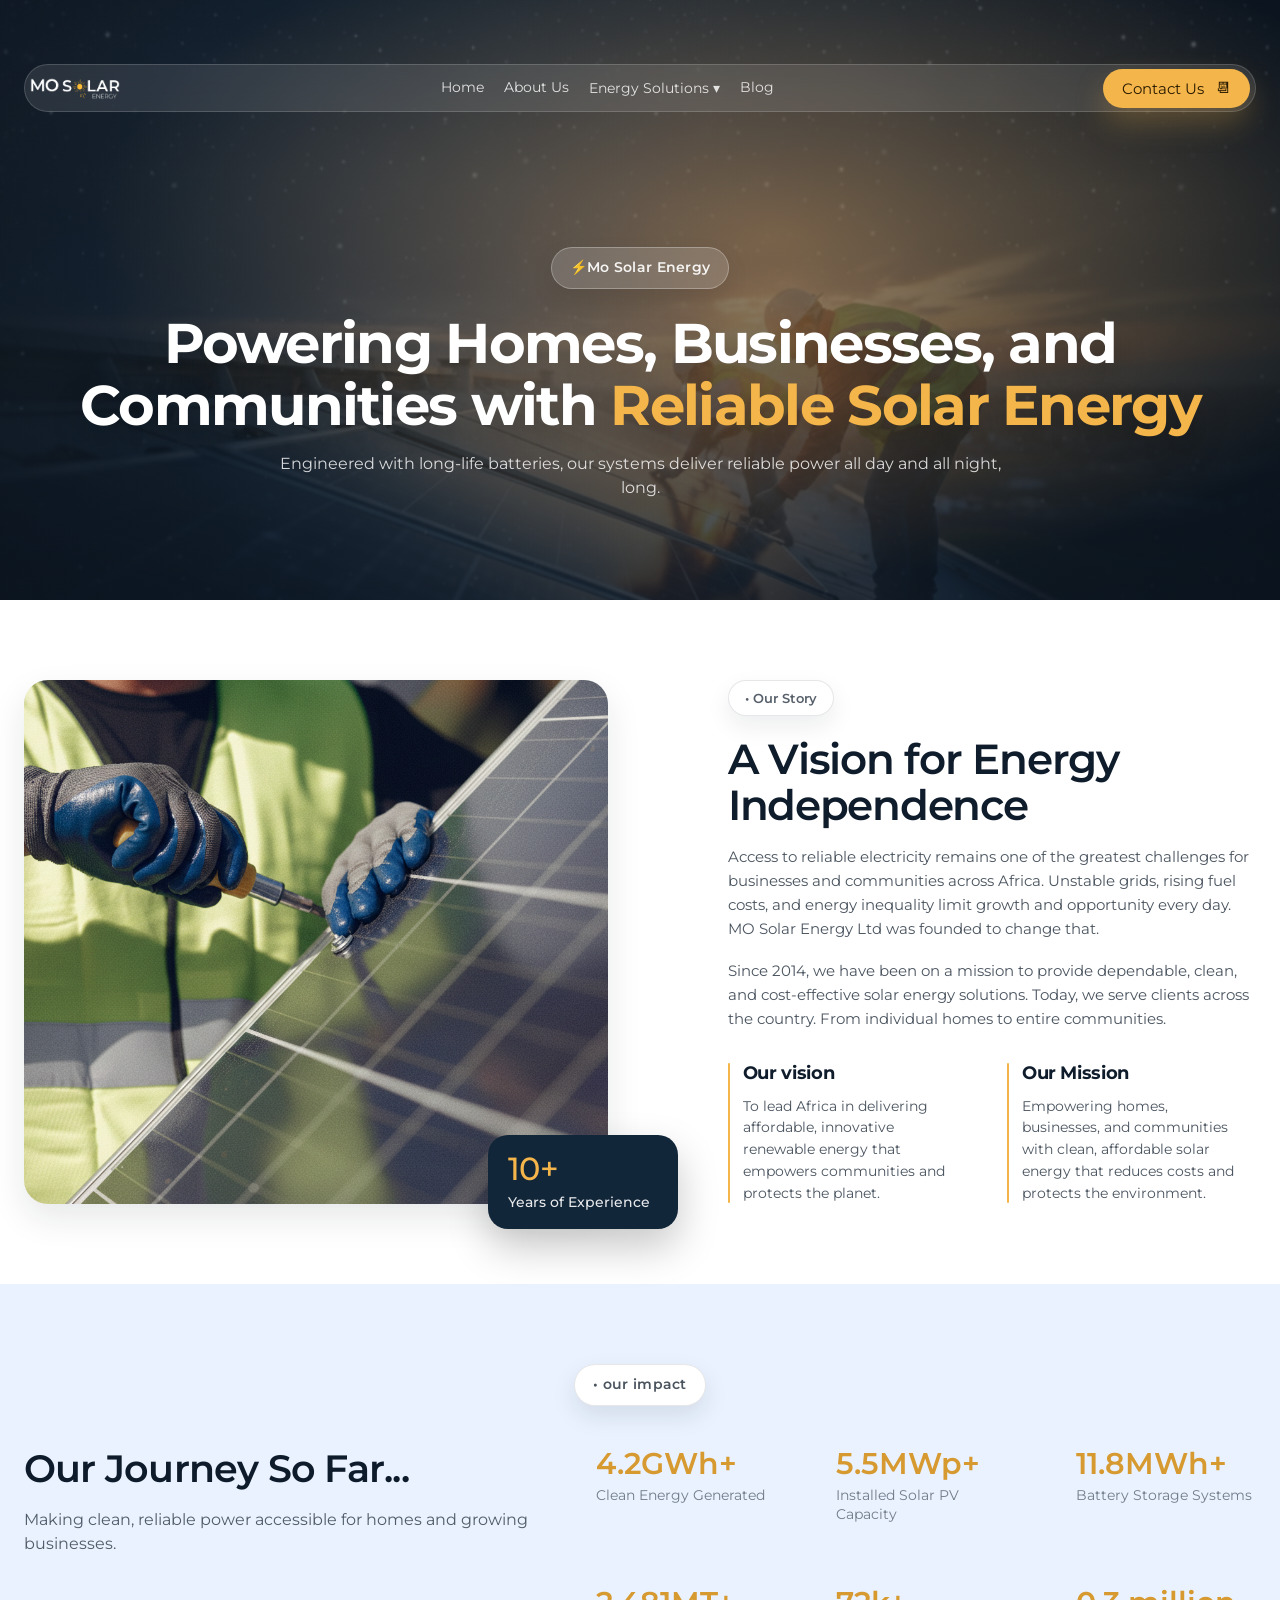
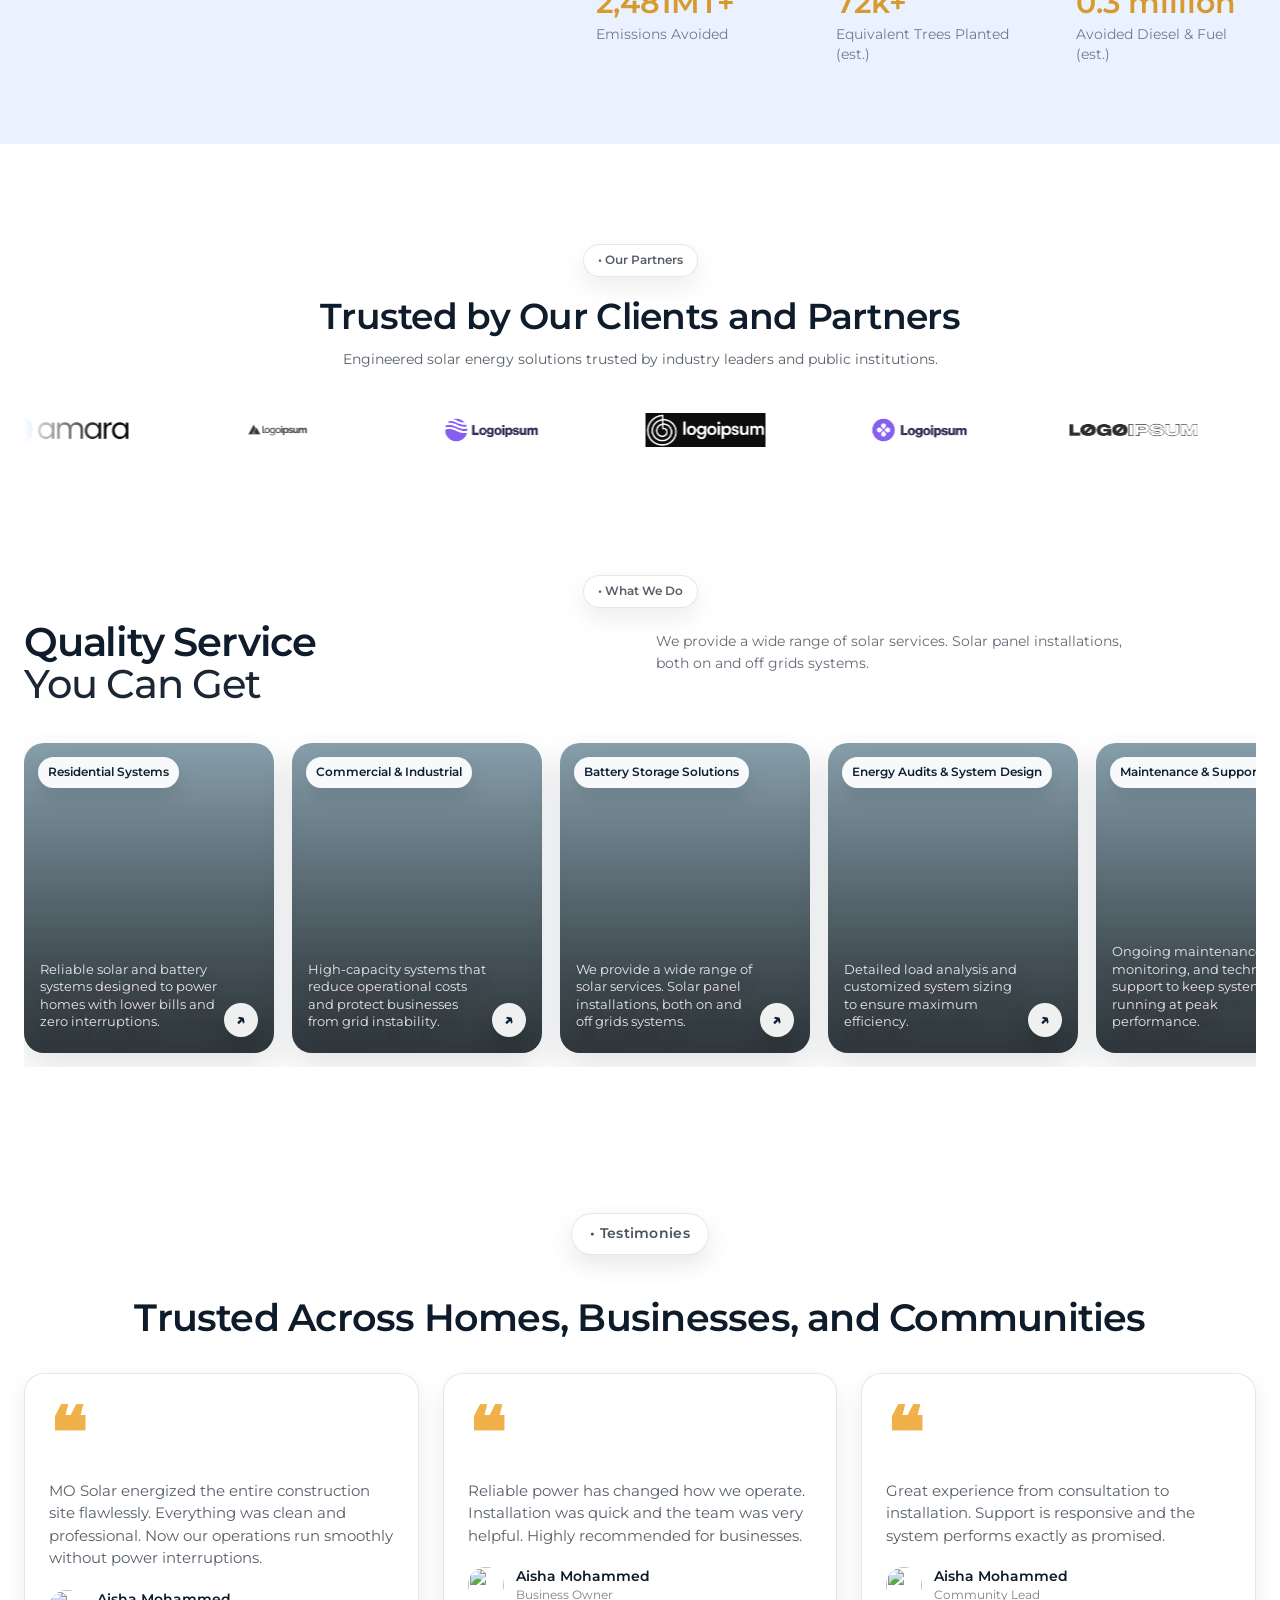
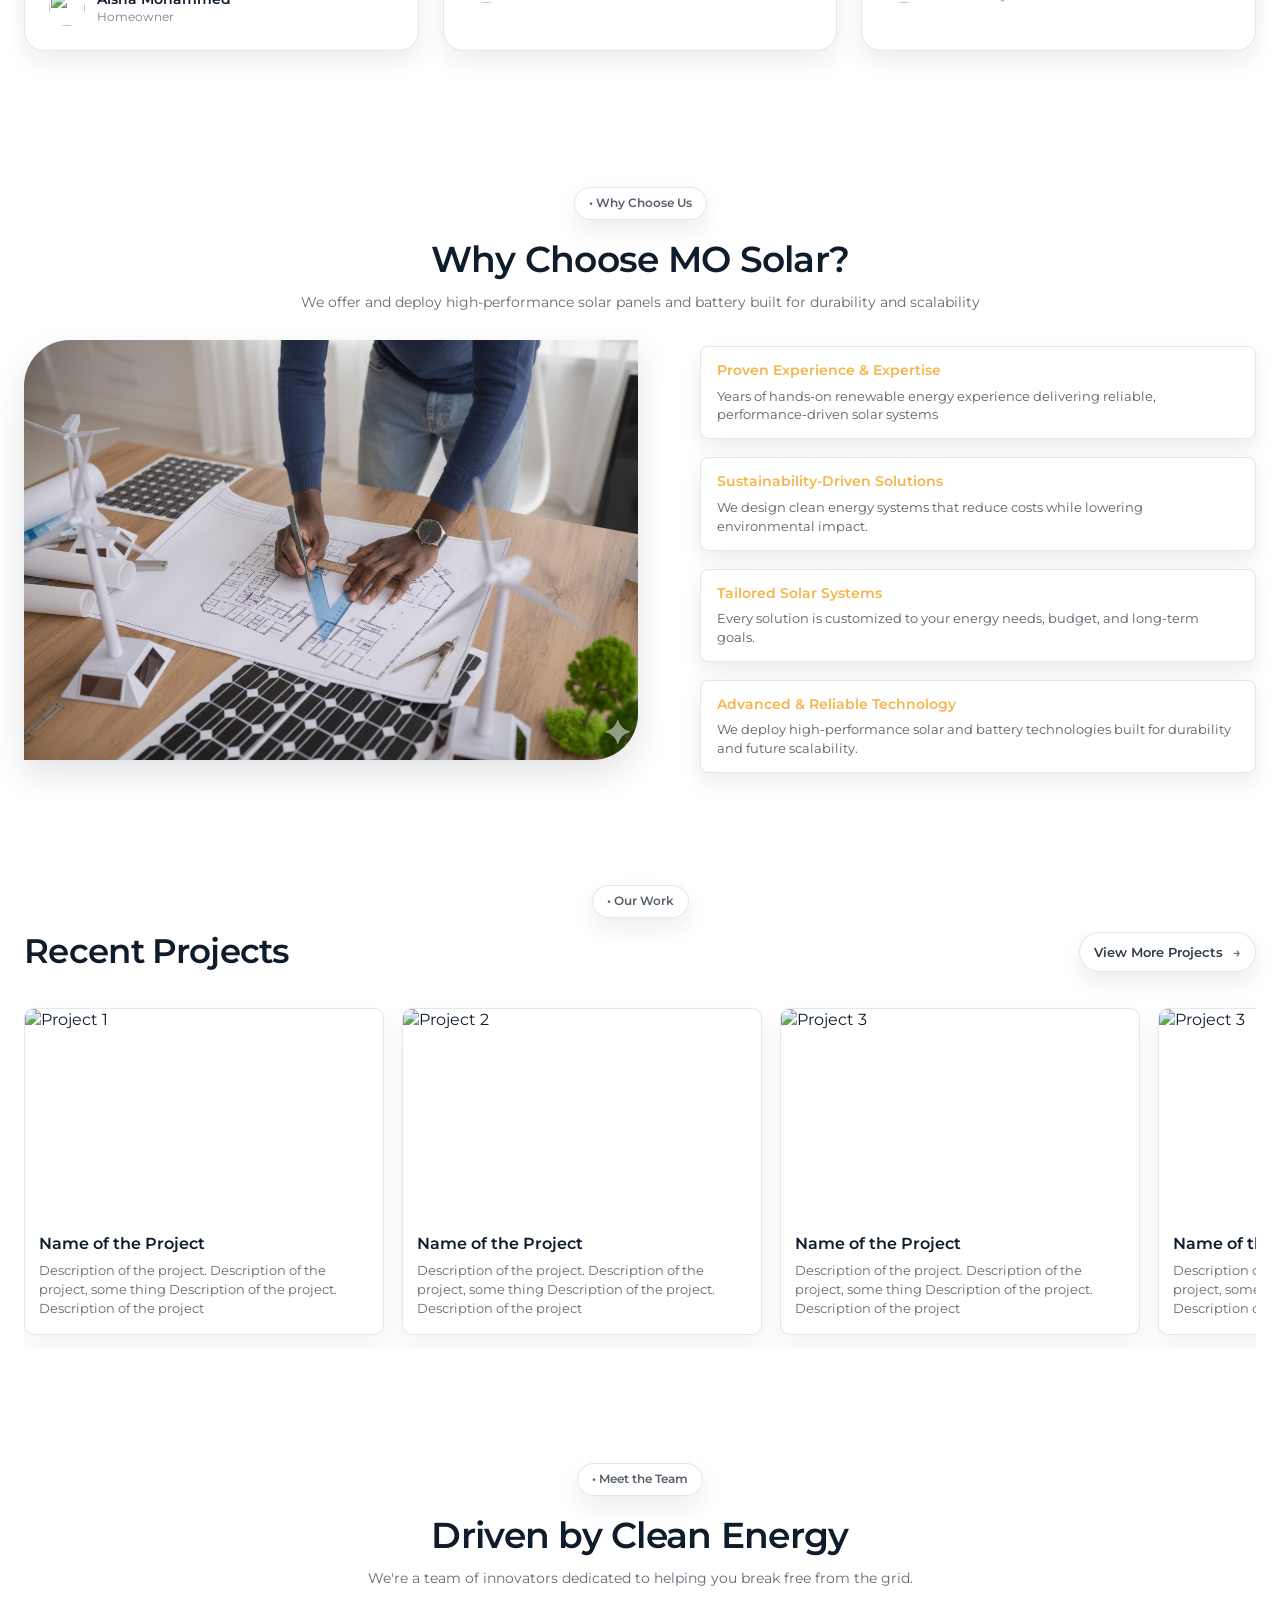
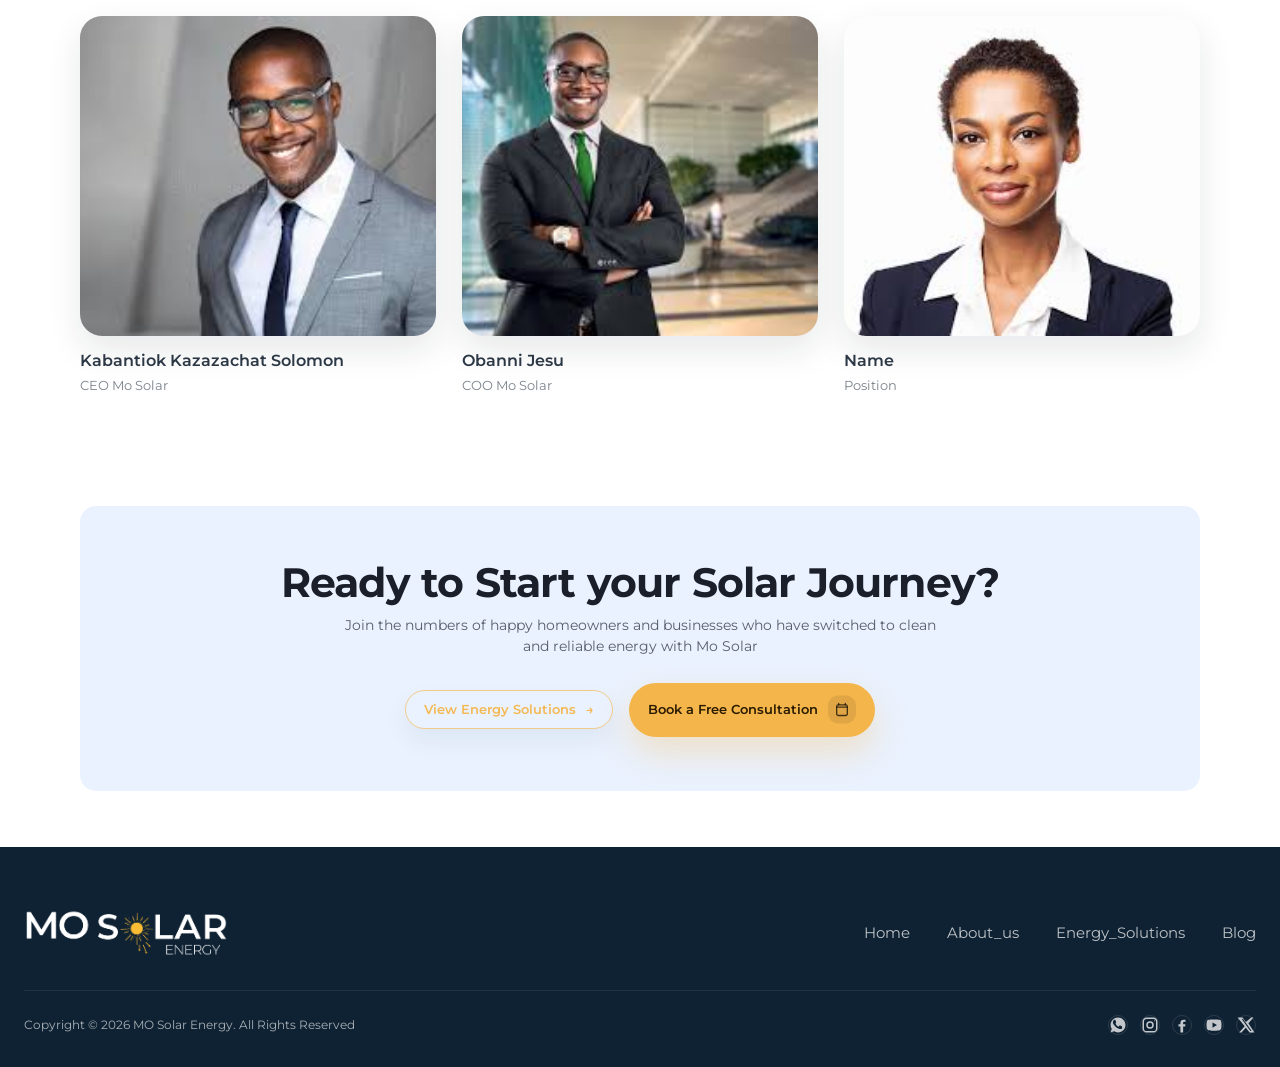
==== commit 0be7ae70: "Update the whole files/ added new files" ====
--- a/about.html
+++ b/about.html
@@ -1,503 +1,709 @@
 <!DOCTYPE html>
 <html lang="en">
 <head>
-    <meta charset="UTF-8">
-    <meta name="viewport" content="width=device-width, initial-scale=1.0">
-    <title>About MO Solar Energy | Powering Sustainable Futures</title>
-    
-    <!-- Fonts -->
-    <link href="https://fonts.googleapis.com/css2?family=Inter:wght@300;400;500;600;700;800&display=swap" rel="stylesheet">
-    <link href="https://fonts.googleapis.com/css2?family=Poppins:wght@300;400;500;600;700&display=swap" rel="stylesheet">
-    
-    <!-- Styles -->
-    <link rel="stylesheet" href="main.css">
-    
-    <!-- Favicon -->
-    <link rel="icon" href="images/icon.png" type="image/x-icon">
+  <meta charset="UTF-8">
+  <meta name="viewport" content="width=device-width, initial-scale=1" />
+  <title>About Us | MO Solar</title>
+
+<link rel="preconnect" href="https://fonts.googleapis.com">
+<link rel="preconnect" href="https://fonts.gstatic.com" crossorigin>
+
+<link href="https://fonts.googleapis.com/css2?family=Montserrat:wght@100;200;300;400;500;600;700;800;900&display=swap" rel="stylesheet">
+  <link rel="stylesheet" href="style.css" />
 </head>
 <body>
-    <!-- Navigation (Same as Homepage) -->
-    <nav class="nav-container">
-        <div class="nav-content">
-            <div class="nav-logo">
-                <a href="index.html" class="logo-main">
-                    <img src="images/mo sol.png" alt="MO Solar Energy">
-                </a>
+  
+  <!-- HEADER / HERO -->
+  <header class="hero" style="min-height: 600px;" id="top">
+    <div class="hero__bg" aria-hidden="true"></div>
+    <div class="hero__overlay" aria-hidden="true"></div>
+
+    <nav class="nav container">
+      <a class="" href="#top" aria-label="MO Solar Energy home">
+        <img class="brand__mark" src="IMG_S/logo/M_SOLAR_LOGO.png" alt="MO Solar Energy Logo" />
+      </a>
+
+      <button class="nav__toggle" type="button" aria-label="Open menu" aria-expanded="false">
+        <span></span><span></span><span></span>
+      </button>
+
+      <div class="nav__links" data-nav-links>
+        <a class="nav__link" href="#top">Home</a>
+        <a class="nav__link" href="#about">About Us</a>
+        <div class="nav__dropdown">
+          <button class="nav__link nav__link--btn" type="button" aria-haspopup="true" aria-expanded="false">
+            Energy Solutions <span class="chev">▾</span>
+          </button>
+          <div class="nav__menu" role="menu" aria-label="Energy Solutions menu">
+            <a href="#services" role="menuitem">Our Services</a>
+            <a href="#purpose" role="menuitem">Use Cases</a>
+            <a href="#faq" role="menuitem">FAQ</a>
+          </div>
+        </div>
+        <a class="nav__link" href="#blog">Blog</a>
+
+      </div>
+      
+        <a class="btn btn--pill btn--primary nav__cta" href="#contact">
+          Contact Us<span class="arrow">📆︎</span>
+        </a>
+    </nav>
+
+    <section class="hero__content container reveal">
+      <span class="pill pill--light">⚡Mo Solar Energy</span>
+
+      <h1 class="hero__title">
+        Powering Homes, Businesses, and<br />
+        Communities with <span style="color: #f4b54b;">Reliable Solar Energy</span>
+      </h1>
+
+      <p class="hero__subtitle" style="max-width: 750px;">
+        Engineered with long-life batteries, our systems deliver reliable power all day and all night,<br />
+        long.
+      </p>
+
+    </section>
+  </header>
+
+
+  <section class="about-storyX" id="about-story" aria-labelledby="about-storyX-title" data-section="fade-up">
+  <div class="about-storyX__container">
+    <div class="about-storyX__grid">
+
+      <!-- LEFT: Image + Badge -->
+      <div class="about-storyX__media" data-animate="fade-right" data-delay="0.2">
+        <!-- Replace with your exact image -->
+        <img
+          class="about-storyX__image"
+          src="IMG_S/Images/install_main.png"
+          alt="Solar panel installation"
+        />
+
+        <div class="about-storyX__badge" data-animate="zoom-in" data-delay="0.4" aria-label="10 plus years of experience">
+          <div class="about-storyX__badgeNum">10+</div>
+          <div class="about-storyX__badgeText">Years of Experience</div>
+        </div>
+      </div>
+
+      <!-- RIGHT: Content -->
+      <div class="about-storyX__content" data-animate="fade-left" data-delay="0.3">
+        <div class="about-storyX__pillWrap" data-animate="fade-up" data-delay="0.1">
+          <span class="about-storyX__pill">• Our Story</span>
+        </div>
+
+        <h2 class="about-storyX__title" id="about-storyX-title" data-animate="fade-up" data-delay="0.2">
+          A Vision for Energy<br />
+          Independence
+        </h2>
+
+        <p class="about-storyX__para" data-animate="fade-up" data-delay="0.3">
+          Access to reliable electricity remains one of the greatest challenges for businesses and communities across Africa.
+          Unstable grids, rising fuel costs, and energy inequality limit growth and opportunity every day. MO Solar Energy Ltd
+          was founded to change that.
+        </p>
+
+        <p class="about-storyX__para about-storyX__para--spaced" data-animate="fade-up" data-delay="0.4">
+          Since 2014, we have been on a mission to provide dependable, clean, and cost-effective solar energy solutions.
+          Today, we serve clients across the country. From individual homes to entire communities.
+        </p>
+
+        <!-- Vision / Mission split -->
+        <div class="about-storyX__vm" data-animate="fade-up" data-delay="0.5">
+          <div class="about-storyX__vmBlock" data-animate="fade-right" data-delay="0.1">
+            <h3 class="about-storyX__vmTitle">Our vision</h3>
+            <p class="about-storyX__vmText">
+              To lead Africa in delivering affordable, innovative renewable energy that empowers communities and protects the planet.
+            </p>
+          </div>
+
+          <div class="about-storyX__vmBlock" data-animate="fade-left" data-delay="0.2">
+            <h3 class="about-storyX__vmTitle">Our Mission</h3>
+            <p class="about-storyX__vmText">
+              Empowering homes, businesses, and communities with clean, affordable solar energy that reduces costs and protects the environment.
+            </p>
+          </div>
+        </div>
+
+      </div>
+    </div>
+  </div>
+</section>
+
+  <!-- STATS -->
+  <section class="band band--soft" id="stats">
+    <div class="container reveal">
+      <span class="pill pill--dark pill--center">• our impact</span>
+
+      <div class="stats">
+        <div class="stats__intro">
+          <h2 class="h2">Our Journey So Far...</h2>
+          <p class="p p--muted">Making clean, reliable power accessible for homes and growing businesses.</p>
+        </div>
+
+        <div class="stats__grid">
+          <div class="" data-stat data-value="4.5" data-suffix="GWh+">
+            <div class="stat__value">0 GWh+</div>
+            <div class="stat__label">Clean Energy Generated</div>
+          </div>
+          <div class="" data-stat data-value="6.5" data-suffix="MWp+">
+            <div class="stat__value">0 MWp+</div>
+            <div class="stat__label">Installed Solar PV Capacity</div>
+          </div>
+          <div class="" data-stat data-value="17.8" data-suffix="MWh+">
+            <div class="stat__value">0 MWh+</div>
+            <div class="stat__label">Battery Storage Systems</div>
+          </div>
+          <div class="" data-stat data-value="7163.0" data-suffix="MT+">
+            <div class="stat__value">0 MT+</div>
+            <div class="stat__label">Emissions Avoided</div>
+          </div>
+          <div class="" data-stat data-value="135.0" data-suffix="k+">
+            <div class="stat__value">0 k+</div>
+            <div class="stat__label">Equivalent Trees Planted (est.)</div>
+          </div>
+          <div class="" data-stat data-value="1.6" data-suffix=" million">
+            <div class="stat__value">0 million</div>
+            <div class="stat__label">Avoided Diesel &amp; Fuel (est.)</div>
+          </div>
+        </div>
+      </div>
+    </div>
+  </section>
+
+
+  <section class="partnersX" id="partners" aria-labelledby="partnersX-title" data-section="fade-up">
+  <div class="partnersX__container">
+    <span class="partnersX__pill" data-animate="fade-up" data-delay="0.1">• Our Partners</span>
+
+    <h2 class="partnersX__title" id="partnersX-title" data-animate="fade-up" data-delay="0.2">
+      Trusted by Our Clients and Partners
+    </h2>
+
+    <p class="partnersX__subtitle" data-animate="fade-up" data-delay="0.3">
+      Engineered solar energy solutions trusted by industry leaders and public institutions.
+    </p>
+
+    <!-- LOGO CAROUSEL -->
+    <div class="partnersX__marquee" role="region" aria-label="Partner logos carousel" data-animate="fade-up" data-delay="0.4">
+      <div class="partnersX__track" aria-hidden="true">
+        <!-- Row A -->
+        <ul class="partnersX__row">
+          <!-- Add / remove logos freely -->
+          <li class="partnersX__logo">
+            <img src="IMG_S/logo_caroursel/logo_0.png" alt="Logoipsum" />
+          </li>
+          <li class="partnersX__logo">
+            <img src="IMG_S/logo_caroursel/logo_1.png" alt="Logoipsum" />
+          </li>
+          <li class="partnersX__logo">
+            <img src="IMG_S/logo_caroursel/logo_2.png" alt="Logoipsum" />
+          </li>
+          <li class="partnersX__logo">
+            <img src="IMG_S/logo_caroursel/logo_3.png" alt="Logoipsum" />
+          </li>
+          <li class="partnersX__logo">
+            <img src="IMG_S/logo_caroursel/logo_4.png" alt="Logoipsum" />
+          </li>
+          <li class="partnersX__logo">
+            <img src="IMG_S/logo_caroursel/logo_5.png" alt="Logoipsum" />
+          </li>
+          <li class="partnersX__logo">
+            <img src="IMG_S/logo_caroursel/logo_6.png" alt="Logoipsum" />
+          </li>
+          <li class="partnersX__logo">
+            <img src="IMG_S/logo_caroursel/logo_7.png" alt="Logoipsum" />
+          </li>
+          <li class="partnersX__logo">
+            <img src="IMG_S/logo_caroursel/logo_8.png" alt="Logoipsum" />
+          </li>
+          <li class="partnersX__logo">
+            <img src="IMG_S/logo_caroursel/logo_9.png" alt="Logoipsum" />
+          </li>
+        </ul>
+
+        <!-- Row B = clone (needed for seamless infinite loop) -->
+        <ul class="partnersX__row">
+          <li class="partnersX__logo">
+            <img src="IMG_S/logo_caroursel/logo_0.png" alt="Logoipsum" />
+          </li>
+          <li class="partnersX__logo">
+            <img src="IMG_S/logo_caroursel/logo_1.png" alt="Logoipsum" />
+          </li>
+          <li class="partnersX__logo">
+            <img src="IMG_S/logo_caroursel/logo_2.png" alt="Logoipsum" />
+          </li>
+          <li class="partnersX__logo">
+            <img src="IMG_S/logo_caroursel/logo_3.png" alt="Logoipsum" />
+          </li>
+          <li class="partnersX__logo">
+            <img src="IMG_S/logo_caroursel/logo_4.png" alt="Logoipsum" />
+          </li>
+          <li class="partnersX__logo">
+            <img src="IMG_S/logo_caroursel/logo_5.png" alt="Logoipsum" />
+          </li>
+          <li class="partnersX__logo">
+            <img src="IMG_S/logo_caroursel/logo_6.png" alt="Logoipsum" />
+          </li>
+          <li class="partnersX__logo">
+            <img src="IMG_S/logo_caroursel/logo_7.png" alt="Logoipsum" />
+          </li>
+          <li class="partnersX__logo">
+            <img src="IMG_S/logo_caroursel/logo_8.png" alt="Logoipsum" />
+          </li>
+          <li class="partnersX__logo">
+            <img src="IMG_S/logo_caroursel/logo_9.png" alt="Logoipsum" />
+          </li>
+        </ul>
+      </div>
+    </div>
+  </div>
+</section>
+
+
+<section class="servicesX" id="services" aria-labelledby="servicesX-title" data-section="fade-up">
+  <div class="servicesX__container">
+
+    <!-- Header row -->
+    <div class="servicesX__head">
+      <!-- Pill moved to top center -->
+      <div class="servicesX__pillWrapper">
+        <span class="servicesX__pill">• What We Do</span>
+      </div>
+      
+      <div class="servicesX__left" ata-animate="fade-right" data-delay="0.2">
+        <h2 class="servicesX__title" id="servicesX-title">
+          Quality Service<br />
+          <span class="servicesX__titleLight">You Can Get</span>
+        </h2>
+      </div>
+
+      <div class="servicesX__right" data-animate="fade-left" data-delay="0.2">
+        <p class="servicesX__desc">
+          We provide a wide range of solar services. Solar panel installations, both on and off grids systems.
+        </p>
+      </div>
+    </div>
+
+    <!-- Carousel -->
+    <div class="servicesX__carousel" role="region" aria-label="Solar services carousel" data-animate="fade-up" data-delay="0.3">
+      <div class="servicesX__track" data-servicesx-track id="services-track">
+
+        <!-- CARD 1 -->
+        <article class="servicesX__card" data-card-link="residential-systems.html" style="--bg:url('assets/svc-1.jpg');">
+          <div class="servicesX__cardOverlay" aria-hidden="true"></div>
+          <div class="servicesX__cardTop">
+            <span class="servicesX__tag">Residential Systems</span>
+          </div>
+          <p class="servicesX__cardText">
+            Reliable solar and battery systems designed to power homes with lower bills and zero interruptions.
+          </p>
+          <a href="residential-systems.html" class="servicesX__go" aria-label="Open Residential Systems">
+            <span aria-hidden="true">↗</span>
+          </a>
+        </article>
+
+        <!-- CARD 2 -->
+        <article class="servicesX__card" data-card-link="commercial-industrial.html" style="--bg:url('assets/svc-2.jpg');">
+          <div class="servicesX__cardOverlay" aria-hidden="true"></div>
+          <div class="servicesX__cardTop">
+            <span class="servicesX__tag">Commercial &amp; Industrial</span>
+          </div>
+          <p class="servicesX__cardText">
+            High-capacity systems that reduce operational costs and protect businesses from grid instability.
+          </p>
+          <a href="commercial-industrial.html" class="servicesX__go" aria-label="Open Commercial & Industrial">
+            <span aria-hidden="true">↗</span>
+          </a>
+        </article>
+
+        <!-- CARD 3 -->
+        <article class="servicesX__card" data-card-link="battery-storage.html" style="--bg:url('assets/svc-3.jpg');">
+          <div class="servicesX__cardOverlay" aria-hidden="true"></div>
+          <div class="servicesX__cardTop">
+            <span class="servicesX__tag">Battery Storage Solutions</span>
+          </div>
+          <p class="servicesX__cardText">
+            We provide a wide range of solar services. Solar panel installations, both on and off grids systems.
+          </p>
+          <a href="battery-storage.html" class="servicesX__go" aria-label="Open Battery Storage Solutions">
+            <span aria-hidden="true">↗</span>
+          </a>
+        </article>
+
+        <!-- CARD 4 -->
+        <article class="servicesX__card" data-card-link="energy-audits.html" style="--bg:url('assets/svc-4.jpg');">
+          <div class="servicesX__cardOverlay" aria-hidden="true"></div>
+          <div class="servicesX__cardTop">
+            <span class="servicesX__tag">Energy Audits &amp; System Design</span>
+          </div>
+          <p class="servicesX__cardText">
+            Detailed load analysis and customized system sizing to ensure maximum efficiency.
+          </p>
+          <a href="energy-audits.html" class="servicesX__go" aria-label="Open Energy Audits & System Design">
+            <span aria-hidden="true">↗</span>
+          </a>
+        </article>
+
+        <!-- CARD 5 -->
+        <article class="servicesX__card" data-card-link="maintenance-support.html" style="--bg:url('assets/svc-5.jpg');">
+          <div class="servicesX__cardOverlay" aria-hidden="true"></div>
+          <div class="servicesX__cardTop">
+            <span class="servicesX__tag">Maintenance &amp; Support</span>
+          </div>
+          <p class="servicesX__cardText">
+            Ongoing maintenance, monitoring, and technical support to keep systems running at peak performance.
+          </p>
+          <a href="maintenance-support.html" class="servicesX__go" aria-label="Open Maintenance & Support">
+            <span aria-hidden="true">↗</span>
+          </a>
+        </article>
+
+        <!-- CARD 6 -->
+        <article class="servicesX__card" data-card-link="maintenance-support.html" style="--bg:url('assets/svc-5.jpg');">
+          <div class="servicesX__cardOverlay" aria-hidden="true"></div>
+          <div class="servicesX__cardTop">
+            <span class="servicesX__tag">Maintenance &amp; Support</span>
+          </div>
+          <p class="servicesX__cardText">
+            Ongoing maintenance, monitoring, and technical support to keep systems running at peak performance.
+          </p>
+          <a href="maintenance-support.html" class="servicesX__go" aria-label="Open Maintenance & Support">
+            <span aria-hidden="true">↗</span>
+          </a>
+        </article>
+        <!-- CARD 7 -->
+        <article class="servicesX__card" data-card-link="maintenance-support.html" style="--bg:url('assets/svc-5.jpg');">
+          <div class="servicesX__cardOverlay" aria-hidden="true"></div>
+          <div class="servicesX__cardTop">
+            <span class="servicesX__tag">Maintenance &amp; Support</span>
+          </div>
+          <p class="servicesX__cardText">
+            Ongoing maintenance, monitoring, and technical support to keep systems running at peak performance.
+          </p>
+          <a href="maintenance-support.html" class="servicesX__go" aria-label="Open Maintenance & Support">
+            <span aria-hidden="true">↗</span>
+          </a>
+        </article>
+
+      </div>
+    </div>
+
+  </div>
+</section>
+
+
+
+  <!-- TESTIMONIALS -->
+  <section class="section" id="testimonials">
+    <div class="container reveal">
+      <span class="pill pill--dark pill--center">• Testimonies</span>
+
+      <h2 class="h2 h2--center">Trusted Across Homes, Businesses, and Communities</h2>
+
+      <div class="test-grid" data-stagger>
+        <article class="quote-card" data-stagger-item>
+          <div class="quote-card__mark">❝</div>
+          <p>
+            MO Solar energized the entire construction site flawlessly. Everything was clean and professional.
+            Now our operations run smoothly without power interruptions.
+          </p>
+          <div class="quote-card__who">
+            <img src="assets/avatar-1.jpg" alt="" />
+            <div>
+              <div class="who__name">Aisha Mohammed</div>
+              <div class="who__role">Homeowner</div>
             </div>
-            
-            <div class="nav-menu-wrapper">
-                <div class="nav-menu">
-                    <a href="index.html" class="nav-link">
-                        <span class="nav-text">Home</span>
-                        <span class="nav-highlight"></span>
-                    </a>
-                    
-                    <div class="nav-dropdown active">
-                        <a href="about.html" class="nav-link">
-                            <span class="nav-text">Company</span>
-                            <span class="nav-highlight"></span>
-                            <span class="dropdown-arrow">⌄</span>
-                        </a>
-                        <div class="dropdown-content">
-                            <a href="about.html" class="dropdown-link active">About Us</a>
-                            <a href="why choose us.html" class="dropdown-link">Why choose us</a>
-                            <a href="mission.html" class="dropdown-link">Mission & vision</a>
-                            <a href="strategy.html" class="dropdown-link">Services</a>
-                            <a href="globaldealers.html" class="dropdown-link">FAQs</a>
-                        </div>
-                    </div>
-                    
-                    <a href="blink.html" class="nav-link">
-                        <span class="nav-text">Energy Solutions</span>
-                        <span class="nav-highlight"></span>
-                    </a>
-                    
-                    <div class="nav-dropdown">
-                        <a href="#" class="nav-link">
-                            <span class="nav-text">Products</span>
-                            <span class="nav-highlight"></span>
-                            <span class="dropdown-arrow">⌄</span>
-                        </a>
-                        <div class="dropdown-content product-dropdown">
-                            <div class="product-category">
-                                <h4>Solar system</h4>
-                                <div class="product-sublinks">
-                                    <a href="#">Off-Grid</a>
-                                    <a href="#">On-Grid</a>
-                                    <a href="#">Energy Storage</a>
-                                </div>
-                            </div>
-                        </div>
-                    </div>
-                    
-                    <a href="blog.html" class="nav-link">
-                        <span class="nav-text">Blogs</span>
-                        <span class="nav-highlight"></span>
-                    </a>
-                </div>
+          </div>
+        </article>
+
+        <article class="quote-card" data-stagger-item>
+          <div class="quote-card__mark">❝</div>
+          <p>
+            Reliable power has changed how we operate. Installation was quick and the team was very helpful.
+            Highly recommended for businesses.
+          </p>
+          <div class="quote-card__who">
+            <img src="assets/avatar-2.jpg" alt="" />
+            <div>
+              <div class="who__name">Aisha Mohammed</div>
+              <div class="who__role">Business Owner</div>
             </div>
-            
-            <div class="nav-actions">
-                <div class="contact-pill">
-                    <svg class="icon" viewBox="0 0 24 24">
-                        <path d="M20 4H4c-1.1 0-1.99.9-1.99 2L2 18c0 1.1.9 2 2 2h16c1.1 0 2-.9 2-2V6c0-1.1-.9-2-2-2zm0 4l-8 5-8-5V6l8 5 8-5v2z"/>
-                    </svg>
-                    <a href="mailto:hello@mosolarenergy.com">hello@mosolarenergy.com</a>
-                </div>
-                <a href="contact-us.html" class="nav-button">Contact us</a>
+          </div>
+        </article>
+
+        <article class="quote-card" data-stagger-item>
+          <div class="quote-card__mark">❝</div>
+          <p>
+            Great experience from consultation to installation. Support is responsive and the system performs
+            exactly as promised.
+          </p>
+          <div class="quote-card__who">
+            <img src="assets/avatar-3.jpg" alt="" />
+            <div>
+              <div class="who__name">Aisha Mohammed</div>
+              <div class="who__role">Community Lead</div>
             </div>
-            
-            <button class="mobile-menu-toggle">
-                <span></span>
-                <span></span>
-                <span></span>
-            </button>
-        </div>
-    </nav>
-
-    <!-- Hero Section -->
-    <section class="about-hero">
-        <div class="about-hero-background">
-            <div class="about-hero-glow"></div>
-            <div class="about-hero-image"></div>
-        </div>
-        
-        <div class="about-hero-content">
-            <div class="about-hero-tag">
-                <span class="tag-text">☀️ Our Story</span>
-            </div>
-            
-            <h1 class="about-hero-title">
-                <span class="title-line">Powering Sustainable</span>
-                <span class="title-line highlight">Futures Since Day One</span>
-            </h1>
-            
-            <p class="about-hero-subtitle">
-                Dedicated to bringing affordable, reliable, and clean energy to homes, businesses, and entire communities across Africa.
+          </div>
+        </article>
+      </div>
+    </div>
+  </section>
+
+
+  <!-- WHY CHOOSE US Section -->
+<section class="chooseX" id="why-choose-us" aria-labelledby="chooseX-title" data-section="fade-up">
+  <div class="chooseX__container">
+
+    <span class="chooseX__pill" data-animate="fade-up" data-delay="0.1">• Why Choose Us</span>
+
+    <h2 class="chooseX__title" id="chooseX-title" data-animate="fade-up" data-delay="0.2">Why Choose MO Solar?</h2>
+
+    <p class="chooseX__subtitle" data-animate="fade-up" data-delay="0.3">
+      We offer and deploy high-performance solar panels and battery built for durability and scalability
+    </p>
+
+    <div class="chooseX__grid">
+      <!-- LEFT IMAGE -->
+      <div class="chooseX__imageWrap" data-animate="fade-right" data-delay="0.4">
+        <img class="chooseX__image" src="IMG_S/Images/consult_design.png" alt="Solar planning session" />
+      </div>
+
+      <!-- RIGHT LIST -->
+      <div class="chooseX__list" data-animate="fade-left" data-delay="0.4">
+        <article class="chooseX__card" data-animate="fade-up" data-delay="0.1" data-stagger-item>
+          <h3 class="chooseX__cardTitle">Proven Experience &amp; Expertise</h3>
+          <p class="chooseX__cardText">
+            Years of hands-on renewable energy experience delivering reliable, performance-driven solar systems
+          </p>
+        </article>
+
+        <article class="chooseX__card" data-animate="fade-up" data-delay="0.2" data-stagger-item>
+          <h3 class="chooseX__cardTitle">Sustainability-Driven Solutions</h3>
+          <p class="chooseX__cardText">
+            We design clean energy systems that reduce costs while lowering environmental impact.
+          </p>
+        </article>
+
+        <article class="chooseX__card" data-animate="fade-up" data-delay="0.3" data-stagger-item>
+          <h3 class="chooseX__cardTitle">Tailored Solar Systems</h3>
+          <p class="chooseX__cardText">
+            Every solution is customized to your energy needs, budget, and long-term goals.
+          </p>
+        </article>
+
+        <article class="chooseX__card" data-animate="fade-up" data-delay="0.4" data-stagger-item>
+          <h3 class="chooseX__cardTitle">Advanced &amp; Reliable Technology</h3>
+          <p class="chooseX__cardText">
+            We deploy high-performance solar and battery technologies built for durability and future scalability.
+          </p>
+        </article>
+      </div>
+    </div>
+
+  </div>
+</section>
+
+
+<!-- OUR WORK Section -->
+<section class="projectsX" id="our-work" aria-labelledby="projectsX-title" data-section="fade-up">
+  <div class="projectsX__container">
+
+    <span class="projectsX__pill" data-animate="fade-up" data-delay="0.1">• Our Work</span>
+
+    <div class="projectsX__headRow" data-animate="fade-up" data-delay="0.2">
+      <h2 class="projectsX__title" id="projectsX-title">Recent Projects</h2>
+
+      <a class="projectsX__btn" href="projects.html">
+        View More Projects
+        <span class="projectsX__btnIcon" aria-hidden="true">→</span>
+      </a>
+    </div>
+
+    <div class="projectsX__carousel" role="region" aria-label="Recent projects carousel" data-animate="fade-up" data-delay="0.3">
+      <div class="projectsX__track" data-projectsx-track>
+
+        <!-- Card 1 -->
+        <article class="projectsX__card" ata-animate="fade-up" data-delay="0.1" data-stagger-item>
+          <img class="projectsX__img" src="assets/project-1.jpg" alt="Project 1" />
+          <div class="projectsX__body">
+            <h3 class="projectsX__cardTitle">Name of the Project</h3>
+            <p class="projectsX__cardText">
+              Description of the project. Description of the project, some thing Description of the project. Description of the project
             </p>
-        </div>
-        
-        <div class="about-scroll-indicator">
-            <div class="scroll-line"></div>
-        </div>
-    </section>
-
-    <!-- Our Story Section -->
-    <section class="about-story">
-        <div class="container">
-            <div class="story-grid">
-                <div class="story-content">
-                    <span class="section-tag">Our Mission</span>
-                    <h2 class="story-title">Who We Are</h2>
-                    
-                    <div class="story-text">
-                        <p>
-                            <strong>MO SOLAR ENERGY LTD</strong> is a leading provider of renewable energy solutions, committed to delivering sustainable and affordable solar power systems for homes, businesses, and communities. Founded with a mission to promote green energy and environmental sustainability, we aim to reduce reliance on non-renewable energy sources by providing cutting-edge solar technologies and services.
-                        </p>
-                        
-                        <p>
-                            Our team of experts ensures that each project is executed with precision and professionalism, ensuring you get the most efficient and cost-effective energy solutions. With years of experience and a passion for clean energy, we are at the forefront of transforming Africa's energy landscape.
-                        </p>
-                        
-                        <p>
-                            At <strong>MO SOLAR ENERGY LTD</strong>, we are dedicated to bringing affordable, reliable, and clean energy to homes, businesses, and entire communities. Our services go beyond just solar installations for individual properties. We are actively working with State and Local Governments to set up mini grids—community-wide energy systems that provide sustainable power to underserved regions. Our comprehensive solar energy solutions help reduce energy costs, protect the environment, and ensure a constant supply of electricity, especially in areas where access to the national grid is limited or unreliable.
-                        </p>
-                    </div>
-                </div>
-                
-                <div class="story-visual">
-                    <div class="visual-card">
-                        <div class="visual-image">
-                            <img src="image/h7.jpg" alt="MO Solar Energy Team">
-                        </div>
-                    </div>
-                </div>
-            </div>
-        </div>
-    </section>
-
-    <!-- Our Objectives Section -->
-    <section class="about-objectives">
-        <div class="container">
-            <div class="section-header">
-                <span class="section-tag">Our Commitment</span>
-                <h2 class="section-title">Our Strategic Objectives</h2>
-                <p class="section-description">
-                    Driving sustainable development through innovative solar energy solutions
-                </p>
-            </div>
-            
-            <div class="objectives-grid">
-                <div class="objective-card">
-                    <div class="objective-icon">
-                        <div class="icon-circle">
-                            🔄
-                        </div>
-                    </div>
-                    <h3 class="objective-title">Reduce Energy Inequality</h3>
-                    <p class="objective-description">
-                        Eliminate energy poverty in Africa by providing affordable solar solutions to underserved communities
-                    </p>
-                </div>
-                
-                <div class="objective-card">
-                    <div class="objective-icon">
-                        <div class="icon-circle">
-                            ⚙
-                        </div>
-                    </div>
-                    <h3 class="objective-title">Lower Operational Costs</h3>
-                    <p class="objective-description">
-                        Help SMEs reduce expenses with efficient solar systems that cut electricity bills significantly
-                    </p>
-                </div>
-                
-                <div class="objective-card">
-                    <div class="objective-icon">
-                        <div class="icon-circle">
-                            💵
-                        </div>
-                    </div>
-                    <h3 class="objective-title">Drive Economic Growth</h3>
-                    <p class="objective-description">
-                        Power sustainable business development and economic prosperity through reliable energy
-                    </p>
-                </div>
-                
-                <div class="objective-card">
-                    <div class="objective-icon">
-                        <div class="icon-circle">
-                            🌍
-                        </div>
-                    </div>
-                    <h3 class="objective-title">Serve Industrial Zones</h3>
-                    <p class="objective-description">
-                        Provide energy solutions for industrial areas and public institutions
-                    </p>
-                </div>
-                
-                <div class="objective-card">
-                    <div class="objective-icon">
-                        <div class="icon-circle">
-                            ⚡
-                        </div>
-                    </div>
-                    <h3 class="objective-title">Clean Energy Access</h3>
-                    <p class="objective-description">
-                        Deliver reliable, clean, and noiseless electricity for all applications
-                    </p>
-                </div>
-                
-                <div class="objective-card">
-                    <div class="objective-icon">
-                        <div class="icon-circle">
-                            🏥
-                        </div>
-                    </div>
-                    <h3 class="objective-title">Improve Health & Life</h3>
-                    <p class="objective-description">
-                        Enhance health outcomes and quality of life through sustainable energy
-                    </p>
-                </div>
-                
-                <div class="objective-card">
-                    <div class="objective-icon">
-                        <div class="icon-circle">
-                            🌱
-                        </div>
-                    </div>
-                    <h3 class="objective-title">Create Green Jobs</h3>
-                    <p class="objective-description">
-                        Generate sustainable employment opportunities across the renewable energy sector
-                    </p>
-                </div>
-                
-                <div class="objective-card">
-                    <div class="objective-icon">
-                        <div class="icon-circle">
-                            🍃
-                        </div>
-                    </div>
-                    <h3 class="objective-title">Protect Environment</h3>
-                    <p class="objective-description">
-                        Limit CO2 emissions and preserve our natural environment for future generations
-                    </p>
-                </div>
-            </div>
-        </div>
-    </section>
-
-    <!-- Why Choose Us Section -->
-    <section class="about-why">
-        <div class="container">
-            <div class="why-grid">
-                <div class="why-content">
-                    <span class="section-tag">Why Partner With Us</span>
-                    <h2 class="why-title">Custom Solar Solutions for Every Need</h2>
-                    
-                    <div class="why-text">
-                        <p>
-                            <strong>MO SOLAR</strong> can customize your own complete solar power system solution kit based on your requests. We provide grid-tied, off-grid and hybrid with PV system solutions.
-                        </p>
-                        
-                        <div class="why-features">
-                            <div class="feature-item">
-                                <svg viewBox="0 0 24 24">
-                                    <path d="M12 2C6.48 2 2 6.48 2 12s4.48 10 10 10 10-4.48 10-10S17.52 2 12 2zm-2 15l-5-5 1.41-1.41L10 14.17l7.59-7.59L19 8l-9 9z"/>
-                                </svg>
-                                <span>Customized System Design</span>
-                            </div>
-                            <div class="feature-item">
-                                <svg viewBox="0 0 24 24">
-                                    <path d="M12 2C6.48 2 2 6.48 2 12s4.48 10 10 10 10-4.48 10-10S17.52 2 12 2zm-2 15l-5-5 1.41-1.41L10 14.17l7.59-7.59L19 8l-9 9z"/>
-                                </svg>
-                                <span>Expert Installation Team</span>
-                            </div>
-                            <div class="feature-item">
-                                <svg viewBox="0 0 24 24">
-                                    <path d="M12 2C6.48 2 2 6.48 2 12s4.48 10 10 10 10-4.48 10-10S17.52 2 12 2zm-2 15l-5-5 1.41-1.41L10 14.17l7.59-7.59L19 8l-9 9z"/>
-                                </svg>
-                                <span>Comprehensive After-Sales Support</span>
-                            </div>
-                            <div class="feature-item">
-                                <svg viewBox="0 0 24 24">
-                                    <path d="M12 2C6.48 2 2 6.48 2 12s4.48 10 10 10 10-4.48 10-10S17.52 2 12 2zm-2 15l-5-5 1.41-1.41L10 14.17l7.59-7.59L19 8l-9 9z"/>
-                                </svg>
-                                <span>Flexible Financing Options</span>
-                            </div>
-                        </div>
-                    </div>
-                </div>
-                
-                <div class="why-visual">
-                    <div class="visual-stack">
-                        <div class="stack-card primary">
-                            <h3>10+ Years</h3>
-                            <p>Industry Experience</p>
-                        </div>
-                        <div class="stack-card secondary">
-                            <h3>1000+</h3>
-                            <p>Projects Completed</p>
-                        </div>
-                        <div class="stack-card accent">
-                            <h3>24/7</h3>
-                            <p>Customer Support</p>
-                        </div>
-                    </div>
-                </div>
-            </div>
-        </div>
-    </section>
-
-    <!-- CTA Section -->
-    <section class="about-cta">
-        <div class="container">
-            <div class="cta-content">
-                <h2 class="cta-title">Ready to Power Your Future with Clean Energy?</h2>
-                <p class="cta-description">
-                    Join thousands of satisfied customers who have switched to reliable solar energy. Let's discuss your energy needs and create a customized solution for you.
-                </p>
-                <div class="cta-buttons">
-                    <a href="contact-us.html" class="cta-button primary">
-                        <span>Get Free Consultation</span>
-                        <svg viewBox="0 0 24 24">
-                            <path d="M19 13h-6v6h-2v-6H5v-2h6V5h2v6h6v2z"/>
-                        </svg>
-                    </a>
-                    <a href="index.html#solutions" class="cta-button secondary">
-                        <span>View Our Solutions</span>
-                        <svg viewBox="0 0 24 24">
-                            <path d="M5 13h11.17l-4.88 4.88c-.39.39-.39 1.03 0 1.42.39.39 1.02.39 1.41 0l6.59-6.59c.39-.39.39-1.02 0-1.41l-6.58-6.6c-.39-.39-1.02-.39-1.41 0-.39.39-.39 1.02 0 1.41L16.17 11H5c-.55 0-1 .45-1 1s.45 1 1 1z"/>
-                        </svg>
-                    </a>
-                </div>
-            </div>
-        </div>
-    </section>
-
-    <!-- Footer (Same as Homepage) -->
-    <footer class="footer">
-        <div class="footer-main">
-            <div class="footer-brand">
-                <a href="index.html" class="footer-logo">
-                    <img src="images/mo solar e.png" alt="MO Solar Energy">
-                </a>
-                <p class="brand-mission">
-                    MO SOLAR can customize your own complete solar power system solution kit based on your requests. We provide grid-tied, off-grid and hybrid with PV system solutions.
-                </p>
-                
-                <div class="footer-social">
-                    <a href="https://wa.me/message/34J5X23R27VAD1" class="social-link">
-                        <svg viewBox="0 0 24 24">
-                            <path d="M16.75 13.96c.25.13.41.2.46.3.06.11.04.61-.21 1.18-.2.56-1.24 1.1-1.7 1.12-.46.02-.47.36-2.96-.73-2.49-1.09-3.99-3.75-4.11-3.92-.12-.17-.96-1.38-.92-2.61.05-1.22.69-1.8.95-2.04.24-.26.51-.29.68-.26h.47c.15 0 .36-.06.55.45l.69 1.87c.06.13.1.28.01.44l-.27.41-.39.42c-.12.12-.26.25-.12.5.12.26.62 1.09 1.32 1.78.91.88 1.71 1.17 1.95 1.3.24.14.39.12.54-.04l.81-.94c.19-.25.35-.19.58-.11l1.67.88M12 2a10 10 0 0 1 10 10 10 10 0 0 1-10 10c-1.97 0-3.8-.57-5.35-1.55L2 22l1.55-4.65A9.969 9.969 0 0 1 2 12 10 10 0 0 1 12 2m0 2a8 8 0 0 0-8 8c0 1.72.54 3.31 1.46 4.61L4.5 19.5l2.89-.96A7.95 7.95 0 0 0 12 20a8 8 0 0 0 8-8 8 8 0 0 0-8-8z"/>
-                        </svg>
-                    </a>
-                    <a href="https://www.facebook.com/profile.php?id=61567490393568" class="social-link">
-                        <svg viewBox="0 0 24 24">
-                            <path d="M12 2.04c-5.5 0-10 4.49-10 10.02 0 5 3.66 9.15 8.44 9.9v-7H7.9v-2.9h2.54V9.85c0-2.51 1.49-3.89 3.78-3.89 1.09 0 2.23.19 2.23.19v2.47h-1.26c-1.24 0-1.63.77-1.63 1.56v1.88h2.78l-.45 2.9h-2.33v7a10 10 0 0 0 8.44-9.9c0-5.53-4.5-10.02-10-10.02z"/>
-                        </svg>
-                    </a>
-                    <a href="https://www.instagram.com/mosolarenergy?igsh=MTBneWp2Ym5mdjJrZw==" class="social-link">
-                        <svg viewBox="0 0 24 24">
-                            <path d="M7.8 2h8.4C19.4 2 22 4.6 22 7.8v8.4a5.8 5.8 0 0 1-5.8 5.8H7.8C4.6 22 2 19.4 2 16.2V7.8A5.8 5.8 0 0 1 7.8 2m-.2 2A3.6 3.6 0 0 0 4 7.6v8.8C4 18.39 5.61 20 7.6 20h8.8a3.6 3.6 0 0 0 3.6-3.6V7.6C20 5.61 18.39 4 16.4 4H7.6m9.65 1.5a1.25 1.25 0 0 1 1.25 1.25A1.25 1.25 0 0 1 17.25 8 1.25 1.25 0 0 1 16 6.75a1.25 1.25 0 0 1 1.25-1.25M12 7a5 5 0 0 1 5 5 5 5 0 0 1-5 5 5 5 0 0 1-5-5 5 5 0 0 1 5-5m0 2a3 3 0 0 0-3 3 3 3 0 0 0 3 3 3 3 0 0 0 3-3 3 3 0 0 0-3-3z"/>
-                        </svg>
-                    </a>
-                    <a href="https://x.com/Mosolarenergy?t=v_aD6hl6Bigvcut18VuA0A&s=08" class="social-link">
-                        <svg viewBox="0 0 24 24">
-                            <path d="M22.46 6c-.77.35-1.6.58-2.46.69.88-.53 1.56-1.37 1.88-2.38-.83.5-1.75.85-2.72 1.05C18.37 4.5 17.26 4 16 4c-2.35 0-4.27 1.92-4.27 4.29 0 .34.04.67.11.98C8.28 9.09 5.11 7.38 3 4.79c-.37.63-.58 1.37-.58 2.15 0 1.49.75 2.81 1.91 3.56-.71 0-1.37-.2-1.95-.5v.03c0 2.08 1.48 3.82 3.44 4.21a4.22 4.22 0 0 1-1.93.07 4.28 4.28 0 0 0 4 2.98 8.521 8.521 0 0 1-5.33 1.84c-.34 0-.68-.02-1.02-.06C3.44 20.29 5.7 21 8.12 21 16 21 20.33 14.46 20.33 8.79c0-.19 0-.37-.01-.56.84-.6 1.56-1.36 2.14-2.23z"/>
-                        </svg>
-                    </a>
-                </div>
-            </div>
-            
-            <div class="footer-links">
-                <div class="link-group">
-                    <h3 class="link-title">Need Help</h3>
-                    <a href="contact-us.html" class="link-item">Contact us</a>
-                    <a href="#" class="link-item">News</a>
-                    <a href="blog.html" class="link-item">Blog</a>
-                    <a href="#" class="link-item">Feedback</a>
-                    <a href="#" class="link-item">Private policy</a>
-                </div>
-                
-                <div class="link-group">
-                    <h3 class="link-title">Quick Links</h3>
-                    <a href="about.html" class="link-item">About Us</a>
-                    <a href="why choose us.html" class="link-item">Why choose us</a>
-                    <a href="mission.html" class="link-item">Mission & vision</a>
-                    <a href="strategy.html" class="link-item">Services</a>
-                    <a href="globaldealers.html" class="link-item">FAQs</a>
-                </div>
-            </div>
-            
-            <div class="footer-contact">
-                <h3 class="contact-title">Get In Touch</h3>
-                <div class="contact-info">
-                    <div class="contact-item">
-                        <svg viewBox="0 0 24 24">
-                            <path d="M12 2C8.13 2 5 5.13 5 9c0 5.25 7 13 7 13s7-7.75 7-13c0-3.87-3.13-7-7-7zm0 9.5c-1.38 0-2.5-1.12-2.5-2.5s1.12-2.5 2.5-2.5 2.5 1.12 2.5 2.5-1.12 2.5-2.5 2.5z"/>
-                        </svg>
-                        <div>
-                            <p>Suite 203A, Bahamas Plaza</p>
-                            <p>Plot 1080, Joseph Gowalk Street</p>
-                            <p>Gudu District, Abuja.</p>
-                        </div>
-                    </div>
-                    
-                    <div class="contact-item">
-                        <svg viewBox="0 0 24 24">
-                            <path d="M6.62 10.79c1.44 2.83 3.76 5.14 6.59 6.59l2.2-2.2c.27-.27.67-.36 1.02-.24 1.12.37 2.33.57 3.57.57.55 0 1 .45 1 1V20c0 .55-.45 1-1 1-9.39 0-17-7.61-17-17 0-.55.45-1 1-1h3.5c.55 0 1 .45 1 1 0 1.25.2 2.45.57 3.57.11.35.03.74-.25 1.02l-2.2 2.2z"/>
-                        </svg>
-                        <div>
-                            <p>Phone: +2349050307173</p>
-                            <p>Phone: +2349050307173</p>
-                        </div>
-                    </div>
-                    
-                    <div class="contact-item">
-                        <svg viewBox="0 0 24 24">
-                            <path d="M20 4H4c-1.1 0-1.99.9-1.99 2L2 18c0 1.1.9 2 2 2h16c1.1 0 2-.9 2-2V6c0-1.1-.9-2-2-2zm0 4l-8 5-8-5V6l8 5 8-5v2z"/>
-                        </svg>
-                        <p>Email: <a href="mailto:hello@mosolarenergy.com">hello@mosolarenergy.com</a></p>
-                    </div>
-                </div>
-                
-                <div class="subscribe-form">
-                    <p>Please read on, stay posted, Subscribe, and we welcome you to tell us what you think</p>
-                    <div class="input-group">
-                        <input type="email" placeholder="Email Address">
-                        <button type="button">
-                            <svg viewBox="0 0 24 24">
-                                <path d="M15.854.146a.5.5 0 0 1 .11.54l-5.819 14.547a.75.75 0 0 1-1.329.124l-3.178-4.995L.643 7.184a.75.75 0 0 1 .124-1.33L15.314.037a.5.5 0 0 1 .54.11ZM6.636 10.07l2.761 4.338L14.13 2.576zm6.787-8.201L1.591 6.602l4.339 2.76z"/>
-                            </svg>
-                        </button>
-                    </div>
-                </div>
-            </div>
-        </div>
-        
-        <div class="footer-bottom">
-            <p class="copyright">Copyright &copy; 2024 MO Solar Energy All Rights Reserved.</p>
-            <div class="footer-extra">
-                <p>Powering a Sustainable Future</p>
-            </div>
-        </div>
-    </footer>
-
-    <!-- Floating Elements (Same as Homepage) -->
-    <div class="float-actions">
-        <a href="https://wa.me/message/34J5X23R27VAD1" class="float-button whatsapp" title="Chat on WhatsApp">
-            <svg viewBox="0 0 24 24">
-                <path d="M16.75 13.96c.25.13.41.2.46.3.06.11.04.61-.21 1.18-.2.56-1.24 1.1-1.7 1.12-.46.02-.47.36-2.96-.73-2.49-1.09-3.99-3.75-4.11-3.92-.12-.17-.96-1.38-.92-2.61.05-1.22.69-1.8.95-2.04.24-.26.51-.29.68-.26h.47c.15 0 .36-.06.55.45l.69 1.87c.06.13.1.28.01.44l-.27.41-.39.42c-.12.12-.26.25-.12.5.12.26.62 1.09 1.32 1.78.91.88 1.71 1.17 1.95 1.3.24.14.39.12.54-.04l.81-.94c.19-.25.35-.19.58-.11l1.67.88M12 2a10 10 0 0 1 10 10 10 10 0 0 1-10 10c-1.97 0-3.8-.57-5.35-1.55L2 22l1.55-4.65A9.969 9.969 0 0 1 2 12 10 10 0 0 1 12 2m0 2a8 8 0 0 0-8 8c0 1.72.54 3.31 1.46 4.61L4.5 19.5l2.89-.96A7.95 7.95 0 0 0 12 20a8 8 0 0 0 8-8 8 8 0 0 0-8-8z"/>
-            </svg>
+          </div>
+        </article>
+
+        <!-- Card 2 -->
+        <article class="projectsX__card" ata-animate="fade-up" data-delay="0.2" data-stagger-item>
+          <img class="projectsX__img" src="assets/project-2.jpg" alt="Project 2" />
+          <div class="projectsX__body">
+            <h3 class="projectsX__cardTitle">Name of the Project</h3>
+            <p class="projectsX__cardText">
+              Description of the project. Description of the project, some thing Description of the project. Description of the project
+            </p>
+          </div>
+        </article>
+
+        <!-- Card 3 -->
+        <article class="projectsX__card" ata-animate="fade-up" data-delay="0.3" data-stagger-item>
+          <img class="projectsX__img" src="assets/project-3.jpg" alt="Project 3" />
+          <div class="projectsX__body">
+            <h3 class="projectsX__cardTitle">Name of the Project</h3>
+            <p class="projectsX__cardText">
+              Description of the project. Description of the project, some thing Description of the project. Description of the project
+            </p>
+          </div>
+        </article>
+
+        <!-- Card 4 -->
+        <article class="projectsX__card" ata-animate="fade-up" data-delay="0.4" data-stagger-item>
+          <img class="projectsX__img" src="assets/project-3.jpg" alt="Project 3" />
+          <div class="projectsX__body">
+            <h3 class="projectsX__cardTitle">Name of the Project</h3>
+            <p class="projectsX__cardText">
+              Description of the project. Description of the project, some thing Description of the project. Description of the project
+            </p>
+          </div>
+        </article>
+
+        <!-- Card 5 -->
+        <article class="projectsX__card" ata-animate="fade-up" data-delay="0.5" data-stagger-item>
+          <img class="projectsX__img" src="assets/project-3.jpg" alt="Project 3" />
+          <div class="projectsX__body">
+            <h3 class="projectsX__cardTitle">Name of the Project</h3>
+            <p class="projectsX__cardText">
+              Description of the project. Description of the project, some thing Description of the project. Description of the project
+            </p>
+          </div>
+        </article>
+
+        <!-- Add more cards (4..8) by duplicating -->
+
+      </div>
+    </div>
+
+  </div>
+</section>
+
+
+<!-- MEET OUR TEAM Section -->
+<section class="teamX" id="meet-our-team" aria-labelledby="teamX-title" data-section="fade-up">
+  <div class="teamX__container">
+
+    <span class="teamX__pill" data-animate="fade-up" data-delay="0.1">• Meet the Team</span>
+
+    <h2 class="teamX__title" id="teamX-title" data-animate="fade-up" data-delay="0.2">Driven by Clean Energy</h2>
+
+    <p class="teamX__subtitle" data-animate="fade-up" data-delay="0.3">
+      We're a team of innovators dedicated to helping you break free from the grid.
+    </p>
+
+    <div class="teamX__grid">
+
+      <!-- Member 1 -->
+      <article class="teamX__member" data-stagger-item data-animate="fade-up" data-delay="0.1">
+        <div class="teamX__photoWrap">
+          <img class="teamX__photo" src="IMG_S/Team/CEO.jfif" alt="Team member" />
+        </div>
+        <div class="teamX__name">Kabantiok Kazazachat Solomon</div>
+        <div class="teamX__role">CEO Mo Solar</div>
+      </article>
+
+      <!-- Member 2 -->
+      <article class="teamX__member" data-stagger-item data-animate="fade-up" data-delay="0.2">
+        <div class="teamX__photoWrap">
+          <img class="teamX__photo" src="IMG_S/Team/COO.jfif" alt="Team member" />
+        </div>
+        <div class="teamX__name">Obanni Jesu</div>
+        <div class="teamX__role">COO Mo Solar</div>
+      </article>
+
+      <!-- Member 3 -->
+      <article class="teamX__member" data-stagger-item data-animate="fade-up" data-delay="0.3">
+        <div class="teamX__photoWrap">
+          <img class="teamX__photo" src="IMG_S/Team/CTO.jfif" alt="Team member" />
+        </div>
+        <div class="teamX__name">Name</div>
+        <div class="teamX__role">Position</div>
+      </article>
+
+    </div>
+  </div>
+</section>
+
+    
+  <!-- CTA SECTION: Ready to Start your Solar Journey? -->
+<section class="cta-band" id="cta" aria-labelledby="cta-title" data-section="fade-up">
+  <div class="cta-band__inner" data-animate="zoom-in" data-delay="0.1">
+    <h2 class="cta-band__title" id="cta-title" data-animate="fade-up" data-delay="0.2">Ready to Start your Solar Journey?</h2>
+    <p class="cta-band__subtitle" data-animate="fade-up" data-delay="0.3">
+      Join the numbers of happy homeowners and businesses who have switched to clean<br />
+      and reliable energy with Mo Solar
+    </p>
+
+    <div class="cta-band__actions" data-animate="fade-up" data-delay="0.4">
+      <a class="cta-btn cta-btn--ghost" href="#services">
+        <span>View Energy Solutions</span>
+        <span class="cta-btn__icon" aria-hidden="true">→</span>
+      </a>
+
+      <a class="cta-btn cta-btn--solid" href="#contact">
+        <span>Book a Free Consultation</span>
+        <span class="cta-btn__icon cta-btn__icon--square" aria-hidden="true">
+          <!-- calendar icon -->
+          <svg viewBox="0 0 24 24" width="16" height="16" fill="none">
+            <path d="M7 3v2M17 3v2" stroke="currentColor" stroke-width="2" stroke-linecap="round"/>
+            <path d="M4.5 8.5h15" stroke="currentColor" stroke-width="2" stroke-linecap="round"/>
+            <path d="M6.5 5h11A2.5 2.5 0 0 1 20 7.5v11A2.5 2.5 0 0 1 17.5 21h-11A2.5 2.5 0 0 1 4 18.5v-11A2.5 2.5 0 0 1 6.5 5Z"
+                  stroke="currentColor" stroke-width="2" stroke-linejoin="round"/>
+          </svg>
+        </span>
+      </a>
+    </div>
+  </div>
+</section>
+
+
+
+  <!-- FOOTER -->
+  <footer class="footer" id="contact">
+    <div class="container footer__row">
+      <div class="footer__brand">
+        <div class="footer__logo">
+          <img src="IMG_S/logo/M_SOLAR_LOGO.png" alt="MO Solar Energy Logo" />
+        </div>
+      </div>
+
+      <div class="footer__links">
+        <a href="#top">Home</a>
+        <a href="#about">About_us</a>
+        <a href="#services">Energy_Solutions</a>
+        <a href="#blog">Blog</a>
+      </div>
+    </div>
+
+    <div class="container footer__bottom">
+      <small>Copyright © 2026 MO Solar Energy. All Rights Reserved</small>
+      <div class="footer__social footer__social--icons">
+         <a href="https://wa.me/234XXXXXXXXXX" aria-label="WhatsApp" target="_blank" rel="noopener">
+          <svg viewBox="0 0 24 24" aria-hidden="true"><path fill="currentColor" d="M12.04 2C6.58 2 2.13 6.45 2.13 11.91c0 1.93.54 3.81 1.57 5.44L2 22l4.79-1.58a9.86 9.86 0 0 0 5.25 1.5h.01c5.46 0 9.91-4.45 9.91-9.91C21.96 6.45 17.5 2 12.04 2Zm5.77 14.06c-.24.67-1.18 1.22-1.91 1.37-.5.1-1.15.18-3.74-.8-3.32-1.28-5.45-4.69-5.62-4.9-.17-.22-1.35-1.8-1.35-3.43 0-1.63.85-2.43 1.15-2.76.3-.33.66-.41.88-.41.22 0 .44 0 .63.01.2.01.47-.08.73.56.24.67.83 2.31.9 2.47.07.17.12.37.02.59-.1.22-.15.37-.3.56-.15.19-.31.42-.44.56-.15.15-.3.31-.13.61.17.3.76 1.25 1.64 2.02 1.12.99 2.06 1.3 2.36 1.45.3.15.47.13.64-.08.17-.22.74-.86.94-1.16.2-.3.39-.25.66-.15.27.1 1.73.81 2.02.96.29.15.49.22.56.35.07.13.07.74-.17 1.41Z"/></svg>
         </a>
-        
-        <button class="float-button contact" title="Contact Info">
-            <svg viewBox="0 0 24 24">
-                <path d="M20 4H4c-1.1 0-1.99.9-1.99 2L2 18c0 1.1.9 2 2 2h16c1.1 0 2-.9 2-2V6c0-1.1-.9-2-2-2zm0 4l-8 5-8-5V6l8 5 8-5v2z"/>
-            </svg>
-        </button>
-        
-        <button class="float-button top" title="Back to Top">
-            <svg viewBox="0 0 24 24">
-                <path d="M7.41 15.41L12 10.83l4.59 4.58L18 14l-6-6-6 6z"/>
-            </svg>
-        </button>
-    </div>
-
-    <!-- Scripts -->
-    <script src="main.js"></script>
-    <!-- Tawk.to Script -->
-    <script type="text/javascript">
-        var Tawk_API=Tawk_API||{}, Tawk_LoadStart=new Date();
-        (function(){
-        var s1=document.createElement("script"),s0=document.getElementsByTagName("script")[0];
-        s1.async=true;
-        s1.src='https://embed.tawk.to/678d8a4b3a84273260716365/1ii0e8ei5';
-        s1.charset='UTF-8';
-        s1.setAttribute('crossorigin','*');
-        s0.parentNode.insertBefore(s1,s0);
-        })();
-    </script>
+        <a href="#" aria-label="Instagram" target="_blank" rel="noopener">
+          <svg viewBox="0 0 24 24" aria-hidden="true"><path fill="currentColor" d="M7.5 2h9A5.5 5.5 0 0 1 22 7.5v9A5.5 5.5 0 0 1 16.5 22h-9A5.5 5.5 0 0 1 2 16.5v-9A5.5 5.5 0 0 1 7.5 2Zm0 2A3.5 3.5 0 0 0 4 7.5v9A3.5 3.5 0 0 0 7.5 20h9A3.5 3.5 0 0 0 20 16.5v-9A3.5 3.5 0 0 0 16.5 4h-9Zm10.75 1.5a.75.75 0 1 1 0 1.5.75.75 0 0 1 0-1.5ZM12 7a5 5 0 1 1 0 10 5 5 0 0 1 0-10Zm0 2a3 3 0 1 0 0 6 3 3 0 0 0 0-6Z"/></svg>
+        </a>
+        <a href="#" aria-label="Facebook" target="_blank" rel="noopener">
+           <svg viewBox="0 0 24 24" aria-hidden="true"><path fill="currentColor" d="M13.5 22v-8h2.7l.4-3H13.5V9.1c0-.87.24-1.46 1.49-1.46H16.7V5c-.3-.04-1.34-.13-2.55-.13-2.52 0-4.25 1.54-4.25 4.37V11H7.3v3h2.6v8h3.6Z"/></svg>
+        </a>
+        <a href="#" aria-label="YouTube" target="_blank" rel="noopener">
+           <svg viewBox="0 0 24 24" aria-hidden="true"><path fill="currentColor" d="M21.6 7.2a3 3 0 0 0-2.1-2.1C17.8 4.5 12 4.5 12 4.5s-5.8 0-7.5.6A3 3 0 0 0 2.4 7.2 31.4 31.4 0 0 0 2 12a31.4 31.4 0 0 0 .4 4.8 3 3 0 0 0 2.1 2.1c1.7.6 7.5.6 7.5.6s5.8 0 7.5-.6a3 3 0 0 0 2.1-2.1A31.4 31.4 0 0 0 22 12a31.4 31.4 0 0 0-.4-4.8ZM10 15.5v-7l6 3.5-6 3.5Z"/></svg>
+         </a>
+         <a href="#" aria-label="Twitter" target="_blank" rel="noopener">
+            <svg viewBox="0 0 24 24" aria-hidden="true"><path fill="currentColor" d="M18.9 2H22l-6.8 7.8L23.2 22h-6.4l-5-6.5L6 22H2.9l7.3-8.4L.8 2h6.6l4.5 5.9L18.9 2Zm-1.1 18h1.7L8.1 3.9H6.3L17.8 20Z"/></svg>
+          </a>
+      </div>
+    </div>
+  </footer>
+
+<script src="main.js"></script>
 </body>
 </html>
--- a/style.css
+++ b/style.css
@@ -0,0 +1,3651 @@
+:root{
+  --bg: #ffffff;
+  --soft: #eaf2ff;
+  --ink: #0e1b2a;
+  --muted: rgba(14,27,42,.70);
+  --muted2: rgba(14,27,42,.55);
+  --card: #ffffff;
+  --stroke: rgba(14,27,42,.10);
+
+  --accent: #f4b54b;          /* orange button */
+  --accent-ink: #2a1b00;
+
+  --navGlass: rgba(255,255,255,.10);
+  --navStroke: rgba(255,255,255,.18);
+
+  --shadow: 0 10px 30px rgba(14,27,42,.10);
+  --shadow2: 0 14px 34px rgba(14,27,42,.14);
+
+  --r-lg: 20px;
+  --r-md: 16px;
+  --r-sm: 14px;
+
+  --container: 1312px;
+}
+
+:root{
+  --cta-bg: #eaf2ff;        /* light blue background */
+  --cta-ink: #1a1f2a;       /* headline text */
+  --cta-muted: rgba(26,31,42,.70);
+  --cta-accent: #f4b54b;    /* orange */
+  --cta-accent-ink: #2a1b00;
+  --ease-smooth: cubic-bezier(0.2, 0.8, 0.2, 1);
+}
+
+
+*{box-sizing:border-box}
+html,body{height:100%}
+body{
+  margin:0;
+  font-family: 'Montserrat', sans-serif;
+  color: var(--ink);
+  background: var(--bg);
+  line-height: 1.4;
+  font-size: 16px; /* Increased base font size */
+}
+
+img{max-width:100%; display:block}
+a{color:inherit; text-decoration:none}
+button{font:inherit}
+
+.container{
+  width:min(var(--container), calc(100% - 48px));
+  margin-inline:auto;
+}
+
+.section{ padding: 80px 0; }
+.band{ padding: 80px 0; }
+.band--soft{ background: var(--soft); }
+
+.h2{
+  font-size: clamp(36px, 3vw, 42px);
+  margin: 0 0 16px;
+  letter-spacing: -0.02em;
+  line-height: 1.2;
+  font-weight: 600;
+}
+.h2--center{ text-align:center; }
+
+.p{ margin: 0; color: var(--ink); font-size: 16px; line-height: 1.5; }
+.p--muted{ color: var(--muted); }
+
+.pill{
+  display:inline-flex;
+  align-items:center;
+  gap:12px;
+  padding: 10px 18px;
+  border-radius: 999px;
+  font-size: 14px;
+  letter-spacing: .02em;
+  font-weight: 600;
+  border: 1px solid rgba(255,255,255,.28);
+  box-shadow: 0 10px 24px rgba(0,0,0,.08);
+}
+.pill--light{
+  background: rgba(255,255,255,.16);
+  color: rgba(255,255,255,.92);
+  backdrop-filter: blur(10px);
+}
+.pill--dark{
+  background: #ffffff;
+  color: rgba(14,27,42,.75);
+  border-color: rgba(14,27,42,.10);
+  box-shadow: 0 10px 24px rgba(14,27,42,.10);
+}
+.pill--center{ 
+  display: block;
+  text-align: center;
+  width: fit-content;
+  margin: 0 auto 40px;
+}
+.pill-section {
+  text-align: center;
+  padding: 40px 0 20px;
+  background: var(--bg);
+}
+
+.btn{
+  display:inline-flex;
+  align-items:center;
+  justify-content:center;
+  gap:12px;
+  padding: 8px 18px;
+  border-radius: 999px;
+  border: 1px solid transparent;
+  cursor:pointer;
+  user-select:none;
+  white-space:nowrap;
+  transition: transform .22s ease, box-shadow .22s ease, background-color .22s ease, border-color .22s ease, opacity .22s ease;
+  font-size: 15px;
+}
+.btn .arrow{ transform: translateY(-1px); }
+.btn:focus-visible{
+  outline: 3px solid rgba(244,181,75,.45);
+  outline-offset: 2px;
+}
+.btn--primary{
+  background: var(--accent);
+  color: var(--accent-ink);
+  box-shadow: 0 14px 30px rgba(244,181,75,.28);
+}
+.btn--ghost{
+  background: rgba(255,255,255,.12);
+  border-color: rgba(255,255,255,.25);
+  color: rgba(255,255,255,.92);
+  backdrop-filter: blur(10px);
+}
+.btn--pill{ border-radius: 999px; }
+
+.btn:hover{ transform: translateY(-2px); }
+.btn:active{ transform: translateY(0px) scale(.99); opacity: .95; }
+.btn--ghost:hover{ box-shadow: 0 14px 34px rgba(0,0,0,.16); }
+.btn--primary:hover{ box-shadow: 0 18px 40px rgba(244,181,75,.34); }
+
+.hero{
+  position: relative;
+  min-height: 720px;
+  padding: 24px 0 80px;
+  overflow:hidden;
+  color: #fff;
+}
+.hero__bg{
+  position:absolute; inset:0;
+  background:
+    radial-gradient(1200px 600px at 60% 40%, rgba(255,180,90,.35), transparent 55%),
+    linear-gradient(180deg, rgba(12,23,35,.58) 0%, rgba(12,23,35,.72) 65%, rgba(12,23,35,.82) 100%),
+    url("IMG_S/Images/banner_img.png");
+  background-size: cover;
+  background-position: center;
+  transform: scale(1.03);
+}
+.hero__overlay{
+  position:absolute; inset:0;
+  background: radial-gradient(900px 500px at 30% 30%, rgba(255, 255, 255, 0.036), transparent 100%);
+  pointer-events:none;
+}
+.nav{
+  position: relative;
+  z-index: 2;
+  display:flex;
+  align-items:center;
+  justify-content:space-between;
+  gap: 20px;
+  padding: 0px 5px;
+  border-radius: 999px;
+  background: rgba(255,255,255,.10);
+  border: 1px solid rgba(255,255,255,.16);
+  backdrop-filter: blur(10px);
+  margin-top: 40px;
+  margin-bottom: 55px;
+}
+.brand{
+  display:flex;
+  align-items:center;
+  gap: 12px;
+  padding: 0px 4px;
+  border-radius: 32px;
+  background: rgba(255,255,255,.10);
+  border: 1px solid rgba(255,255,255,.16);
+  backdrop-filter: blur(10px);
+}
+.brand__mark{ 
+  width: 90px; 
+  height: 40px;
+  object-fit: contain;
+}
+
+.nav__toggle{
+  display:none;
+  width: 48px; height: 58px;
+  border-radius: 12px;
+  background: rgba(255,255,255,.10);
+  border: 1px solid rgba(255,255,255,.16);
+  backdrop-filter: blur(10px);
+  cursor:pointer;
+  padding: 12px;
+}
+.nav__toggle span{
+  display:block;
+  height:2px;
+  background: rgba(255,255,255,.92);
+  border-radius: 999px;
+  margin: 6px 0;
+  transition: transform .2s ease, opacity .2s ease;
+}
+
+.nav__links{
+  display:flex;
+  align-items:center;
+  gap: 20px;
+  padding: 12px 20px;
+  border-radius: 999px;
+}
+.nav__link{
+  font-size: 14px;
+  color: rgba(255,255,255,.90);
+  opacity:.92;
+  transition: opacity .2s ease, transform .2s ease;
+}
+.nav__link:hover{ opacity:1; transform: translateY(-1px); }
+.nav__cta{ margin-left: 8px; }
+
+.nav__dropdown{ position:relative; }
+.nav__link--btn{
+  background: transparent;
+  border: 0;
+  padding: 0;
+}
+.nav__menu{
+  position:absolute;
+  top: calc(70% + 1px);
+  left: 0;
+  min-width: 200px;
+  background: rgba(10,18,28,.75);
+  border: 1px solid rgba(255,255,255,.18);
+  border-radius: 16px;
+  padding: 10px;
+  box-shadow: 0 18px 40px rgba(0,0,0,.22);
+  backdrop-filter: blur(12px);
+  display:none;
+}
+.nav__menu a{
+  display:block;
+  padding: 12px 12px;
+  border-radius: 12px;
+  font-size: 14px;
+  color: rgba(255,255,255,.92);
+}
+.nav__menu a:hover{ background: rgba(255,255,255,.10); }
+.nav__dropdown:hover .nav__menu{ display:block; }
+
+.hero__content{
+  position: relative;
+  z-index: 2;
+  padding-top: 80px;
+  text-align:center;
+}
+.hero__title{
+  margin: 24px 0 16px;
+  font-size: clamp(32px, 4.5vw, 56px);
+  line-height: 1.1;
+  letter-spacing: -0.03em;
+  text-shadow: 0 14px 30px rgba(0,0,0,.25);
+}
+.hero__subtitle{
+  margin: 0 auto;
+  max-width: 600px;
+  font-size: 16px;
+  color: rgba(255,255,255,.82);
+  line-height: 1.5;
+}
+.hero__actions{
+  margin-top: 32px;
+  display:flex;
+  justify-content:center;
+  gap: 16px;
+  flex-wrap: wrap;
+}
+
+.two-col{
+  display:grid;
+  grid-template-columns: .75fr .50fr;
+  gap: 32px;
+  align-items:start;
+}
+.wide-image{
+  margin-top: 32px;
+  border-radius: var(--r-lg);
+  overflow:hidden;
+  box-shadow: var(--shadow);
+  border: 1px solid rgba(14,27,42,.08);
+}
+.wide-image img{ width:100%; height: 280px; object-fit: cover; }
+
+.feature-grid{
+  margin-top: 32px;
+  display:grid;
+  grid-template-columns: repeat(4, 1fr);
+  gap: 20px;
+}
+.feature-card{
+  background: var(--card);
+  border: 1px solid rgba(14,27,42,.10);
+  border-radius: var(--r-lg);
+  padding: 24px 20px;
+  box-shadow: 0 10px 24px rgba(14,27,42,.08);
+  transition: transform .22s ease, box-shadow .22s ease;
+  text-align:center;
+  opacity: 0;
+  transform: translateY(20px);
+  transition: opacity 0.5s ease, transform 0.5s ease, box-shadow 0.22s ease;
+}
+.feature-card.is-in {
+  opacity: 1;
+  transform: translateY(0);
+}
+.feature-card__icon{
+  width: 56px; height: 56px;
+  margin: 0 auto 16px;
+  border-radius: 999px;
+  border: 1px solid rgba(14,27,42,.10);
+  display:grid; place-items:center;
+  background: rgba(255,255,255,.75);
+}
+.feature-card h3{ margin: 0 0 8px; font-size: 18px; font-weight: 600; }
+.feature-card p{ margin: 0; font-size: 14px; color: var(--muted2); line-height: 1.4; }
+.feature-card:hover{ transform: translateY(-4px); box-shadow: var(--shadow2); }
+
+.service-grid{
+  margin-top: 32px;
+  display:grid;
+  grid-template-columns: repeat(3, 1fr);
+  gap: 0px;
+}
+.service-card{
+  background: var(--card);
+  border: 2px solid rgba(14,27,42,.10);
+  border-radius: 5px;
+  overflow:hidden;
+  box-shadow: 0 10px 24px rgba(14,27,42,.08);
+  transition: transform .22s ease, box-shadow .22s ease;
+  opacity: 0;
+  transform: translateY(20px);
+  transition: opacity 0.5s ease, transform 0.5s ease, box-shadow 0.22s ease;
+}
+.service-card.is-in {
+  opacity: 1;
+  transform: translateY(0);
+}
+.service-card__img img{
+  width:100%;
+  height: 400px;
+  object-fit: cover;
+  padding: 10px 14px;
+  border-radius: 18px;
+}
+.service-card h3{
+  margin: 20px 20px 8px;
+  font-size: 18px;
+  font-weight: 600;
+}
+.service-card p{
+  margin: 0 20px 24px;
+  font-size: 14px;
+  color: var(--muted2);
+  line-height: 1.4;
+}
+.service-card:hover{ transform: translateY(-4px); box-shadow: var(--shadow2); }
+
+.stats{
+  display:grid;
+  grid-template-columns: .9fr 1.1fr;
+  gap: 32px;
+  align-items:start;
+}
+.stats__grid{
+  display:grid;
+  grid-template-columns: repeat(3, 1fr);
+  gap: 60px;
+}
+.stat{
+  padding: 20px 16px;
+  border-radius: var(--r-md);
+  background: var(--card);
+  border: 1px solid rgba(14,27,42,.08);
+  opacity: 0;
+  transform: translateY(10px);
+  transition: opacity 0.4s ease, transform 0.4s ease;
+}
+.stat.is-in {
+  opacity: 1;
+  transform: translateY(0);
+}
+.stat__value{
+  font-weight: 600;
+  color: #d79a31;
+  font-size: 30px;
+  line-height: 1.2;
+  margin-bottom: 4px;
+}
+.stat__label{
+  font-size: 14px;
+  color: var(--muted2);
+}
+
+.test-grid{
+  margin-top: 32px;
+  display:grid;
+  grid-template-columns: repeat(3, 1fr);
+  gap: 24px;
+}
+.quote-card{
+  background: var(--card);
+  border: 1px solid rgba(14,27,42,.10);
+  border-radius: var(--r-lg);
+  padding: 24px;
+  box-shadow: 0 10px 24px rgba(14,27,42,.08);
+  transition: transform .22s ease, box-shadow .22s ease;
+  opacity: 0;
+  transform: translateY(20px);
+  transition: opacity 0.5s ease, transform 0.5s ease, box-shadow 0.22s ease;
+}
+.quote-card.is-in {
+  opacity: 1;
+  transform: translateY(0);
+}
+.quote-card:hover{ transform: translateY(-4px); box-shadow: var(--shadow2); }
+.quote-card__mark{
+  color: #f0b14a;
+  font-size: 70px;
+  font-weight: 800;
+  line-height: 1;
+  margin-bottom: 12px;
+}
+.quote-card p{ 
+  margin: 0 0 20px; 
+  font-size: 15px; 
+  color: var(--muted); 
+  line-height: 1.5;
+}
+.quote-card__who{
+  display:flex;
+  gap: 12px;
+  align-items:center;
+}
+.quote-card__who img{
+  width: 36px; height: 36px;
+  border-radius: 999px;
+  object-fit: cover;
+}
+.who__name{ font-size: 14px; font-weight: 600; }
+.who__role{ font-size: 12px; color: var(--muted2); }
+
+
+
+
+.purpose {
+  display: grid;
+  grid-template-columns: 1.05fr 0.95fr;
+  gap: 60px;
+  align-items: start;
+}
+
+.purpose__left {
+  display: grid;
+  grid-template-columns: 1fr 1fr;
+  grid-template-rows: repeat(4, auto);
+  gap: -10px; /* Reduced gap between cards */
+  position: relative;
+}
+
+.purpose-card {
+  background: var(--card);
+  border: 1px solid rgba(14, 27, 42, 0.10);
+  border-radius: var(--r-lg);
+  padding: 28px; /* Increased padding for larger feel */
+  box-shadow: 0 10px 24px rgba(14, 27, 42, 0.08);
+  transition: transform 0.22s ease, box-shadow 0.22s ease;
+  opacity: 0;
+  transform: translateY(20px);
+  transition: opacity 0.5s ease, transform 0.5s ease, box-shadow 0.22s ease;
+  height: fit-content;
+  width: 90%;
+}
+
+.purpose-card.is-in {
+  opacity: 1;
+  transform: translateY(0);
+}
+
+/* Card positioning with reduced top gaps */
+.purpose-card:nth-child(1) { /* Residential */
+  grid-column: 1;
+  grid-row: 1 / span 2;
+  margin-top: 0;
+}
+
+.purpose-card:nth-child(2) { /* Commercial */
+  grid-column: 2;
+  grid-row: 2 / span 2;
+  margin-top: 25px; /* Reduced from 40px */
+}
+
+.purpose-card:nth-child(3) { /* Government */
+  grid-column: 1;
+  grid-row: 3 / span 2;
+  margin-top: 10px; /* Reduced from 20px */
+}
+
+.purpose-card:nth-child(4) { /* Industrial */
+  grid-column: 2;
+  grid-row: 4 / span 2;
+  margin-top: 5px; /* Reduced from 20px */
+}
+
+.purpose-card:nth-child(5) { /* Rural */
+  grid-column: 1;
+  grid-row: 5 / span 2;
+  margin-top: 10px; /* Reduced from 20px */
+}
+
+/* Increased card sizes with consistent heights */
+.purpose-card:nth-child(1) { /* Residential */
+  min-height: 280px; /* Increased from 240px */
+}
+
+.purpose-card:nth-child(2) { /* Commercial */
+  min-height: 260px; /* Increased from 220px */
+}
+
+.purpose-card:nth-child(3) { /* Government */
+  min-height: 240px; /* Increased from 200px */
+}
+
+.purpose-card:nth-child(4) { /* Industrial */
+  min-height: 240px; /* Increased from 200px */
+}
+
+.purpose-card:nth-child(5) { /* Rural */
+  min-height: 260px; /* Increased from 220px */
+}
+
+/* Hover effects */
+.purpose-card:hover {
+  transform: translateY(-4px);
+  box-shadow: var(--shadow2);
+}
+
+.purpose-card:nth-child(2):hover {
+  transform: translateY(21px) translateY(-4px); /* Adjusted for new margin */
+}
+
+.purpose-card__icon {
+  width: 80px; 
+  height: 80px; 
+  border-radius: 999px;
+  border: 2px solid rgba(14, 27, 42, 0.10);
+  display: grid;
+  margin-left: 70px;
+  place-items: center;
+  margin-bottom: 20px;
+}
+
+.purpose-card__icon img {
+  max-width: 60px; 
+  max-height: 60px; 
+}
+
+.purpose-card h3 {
+  margin: 0 0 12px; 
+  font-size: 20px; 
+  font-weight: 600;
+  line-height: 1.3;
+  color: var(--accent);
+}
+
+.purpose-card p {
+  margin: 0;
+  font-size: 16px; /* Increased from 14px */
+  color: var(--muted2);
+  line-height: 1.5; /* Improved readability */
+  overflow: hidden;
+  display: -webkit-box;
+  -webkit-line-clamp: 4; /* Increased from 3 to show more text */
+  -webkit-box-orient: vertical;
+}
+
+/* Small card variation if needed */
+.purpose-card--small {
+  /* Keeps the same size as other cards now */
+}
+
+.purpose__right {
+  margin-top: 200px;
+}
+
+/* Tablet responsiveness */
+@media (max-width: 1024px) {
+  .purpose {
+    gap: 40px;
+  }
+  
+  .purpose-card {
+    padding: 24px;
+  }
+  
+  .purpose-card__icon {
+    width: 80px;
+    height: 80px;
+  }
+  
+  .purpose-card h3 {
+    font-size: 18px;
+  }
+  
+  .purpose-card p {
+    font-size: 14px;
+  }
+}
+
+/* Mobile responsiveness */
+@media (max-width: 768px) {
+  .purpose {
+    grid-template-columns: 1fr;
+    gap: 30px;
+  }
+  
+  .purpose__left {
+    display: flex;
+    flex-direction: column;
+    gap: 16px;
+  }
+  
+  .purpose-card {
+    min-height: auto !important;
+    transform: none !important;
+    margin: 0 !important;
+    padding: 24px;
+  }
+  
+  .purpose__right {
+    margin-top: 0;
+  }
+}
+
+
+
+
+.faq{
+  margin-top: 24px;
+  display:grid;
+  grid-template-columns: .95fr 1.05fr;
+  gap: 32px;
+  align-items:start;
+}
+.faq__media{
+  border-radius: var(--r-lg);
+  overflow:hidden;
+  border: 1px solid rgba(14,27,42,.10);
+  box-shadow: var(--shadow);
+}
+.faq__media img{ width:100%; height: 420px; object-fit: cover; }
+.faq__content .btn{ margin: 16px 0 24px; }
+
+.accordion{ margin-top: 16px; }
+.acc__item{
+  width:100%;
+  display:flex;
+  justify-content:space-between;
+  align-items:center;
+  gap: 12px;
+  padding: 16px 20px;
+  border-radius: var(--r-md);
+  border: 1px solid rgba(14,27,42,.10);
+  background: #fff;
+  box-shadow: 0 10px 24px rgba(14,27,42,.06);
+  cursor:pointer;
+  transition: transform .2s ease, box-shadow .2s ease;
+  text-align:left;
+  margin-bottom: 12px;
+  font-size: 16px;
+  font-weight: 500;
+}
+.acc__item:hover{ transform: translateY(-2px); box-shadow: 0 14px 30px rgba(14,27,42,.10); }
+.acc__chev{ 
+  opacity:.7; 
+  transition: transform .3s cubic-bezier(0.2, 0.8, 0.2, 1);
+}
+.acc__item.is-open .acc__chev{ transform: rotate(180deg); }
+.acc__panel{
+  max-height: 0;
+  overflow: hidden;
+  opacity: 0;
+  padding: 0 20px;
+  color: var(--muted);
+  font-size: 15px;
+  line-height: 1.5;
+  transition: max-height 0.4s cubic-bezier(0.2, 0.8, 0.2, 1), 
+              opacity 0.3s cubic-bezier(0.2, 0.8, 0.2, 1),
+              padding 0.3s cubic-bezier(0.2, 0.8, 0.2, 1);
+}
+.acc__panel.is-open{
+  max-height: 300px;
+  opacity: 1;
+  padding: 0 20px 20px;
+}
+
+.footer{
+  background: #0f2233;
+  color: rgba(255,255,255,.85);
+  padding: 60px 0 32px;
+}
+.footer__row{
+  display:flex;
+  align-items:center;
+  justify-content:space-between;
+  gap: 24px;
+  margin-bottom: 32px;
+}
+.footer__logo{
+  display: flex;
+  align-items: center;
+  gap: 12px;
+}
+.footer__logo img {
+  width: 25%;
+  height: 25%;
+  object-fit: contain;
+}
+.footer__text{
+  font-weight: 700;
+  font-size: 18px;
+  letter-spacing: 0.05em;
+  color: rgba(255,255,255,.95);
+}
+.footer__links{
+  display:flex;
+  gap: 37px;
+  align-items: center;
+  font-size: 15px;
+  opacity: .85;
+}
+.footer__links a{ transition: opacity .2s ease, transform .2s ease; }
+.footer__links a:hover{ opacity: 1; transform: translateY(-1px); }
+
+.footer__bottom{
+  display:flex;
+  justify-content:space-between;
+  align-items:center;
+  gap: 20px;
+  opacity: .75;
+  font-size: 14px;
+  padding-top: 24px;
+  border-top: 1px solid rgba(255,255,255,.1);
+}
+.footer__social{
+  display:flex;
+  gap: 12px;
+}
+.footer__social a{
+  width: 36px; height: 36px;
+  border-radius: 999px;
+  border: 1px solid rgba(255,255,255,.16);
+  display:grid; place-items:center;
+  transition: transform .2s ease, background-color .2s ease;
+  font-size: 14px;
+}
+.footer__social a:hover{ transform: translateY(-2px); background: rgba(255,255,255,.08); }
+
+/* Reveal animations */
+.reveal{
+  opacity: 0;
+  transform: translateY(20px);
+  transition: opacity 0.7s cubic-bezier(0.2, 0.8, 0.2, 1), 
+              transform 0.7s cubic-bezier(0.2, 0.8, 0.2, 1);
+}
+.reveal.is-in{
+  opacity: 1;
+  transform: translateY(0);
+}
+
+/* Hover animations */
+.feature-card, .service-card, .quote-card, .purpose-card {
+  transition: transform 0.3s cubic-bezier(0.2, 0.8, 0.2, 1), 
+              box-shadow 0.3s cubic-bezier(0.2, 0.8, 0.2, 1);
+}
+
+/* Responsive */
+@media (max-width: 1024px){
+  .feature-grid{ grid-template-columns: repeat(2, 1fr); }
+  .stats{ grid-template-columns: 1fr; }
+  .stats__grid{ grid-template-columns: repeat(2, 1fr); }
+  .purpose{ grid-template-columns: 1fr; }
+  .purpose__left{ 
+    grid-template-columns: 1fr 1fr;
+    grid-template-rows: auto;
+  }
+  .purpose-card:nth-child(1),
+  .purpose-card:nth-child(2),
+  .purpose-card:nth-child(3),
+  .purpose-card:nth-child(4),
+  .purpose-card:nth-child(5) {
+    grid-column: auto;
+    grid-row: auto;
+    margin-top: 0;
+    transform: translateY(0) !important;
+  }
+  .purpose-card:nth-child(2).is-in {
+    transform: translateY(0) !important;
+  }
+  .faq{ grid-template-columns: 1fr; }
+  .faq__media img{ height: 360px; }
+}
+
+@media (max-width: 820px){
+  .nav__toggle{ display:block; }
+  .nav__links{
+    position: absolute;
+    top: calc(100% + 12px);
+    right: 0;
+    width: min(420px, calc(100vw - 48px));
+    flex-direction: column;
+    align-items: stretch;
+    gap: 12px;
+    padding: 20px;
+    border-radius: 20px;
+    background: rgba(10,18,28,.85);
+    border: 1px solid rgba(255,255,255,.16);
+    box-shadow: 0 18px 40px rgba(0,0,0,.25);
+    display:none;
+    backdrop-filter: blur(20px);
+  }
+  .nav__links.is-open{ display:flex; }
+  .nav__link{ font-size: 15px; padding: 10px 12px; }
+  .nav__cta{ width: 100%; justify-content:center; }
+  .nav__dropdown:hover .nav__menu{ display:none; }
+  .nav__menu{
+    position: static;
+    display:block;
+    background: rgba(255,255,255,.08);
+    border-color: rgba(255,255,255,.14);
+    margin-top: 8px;
+  }
+
+  .two-col{ grid-template-columns: 1fr; }
+  .service-grid{ grid-template-columns: 1fr; }
+  .test-grid{ grid-template-columns: 1fr; }
+  .purpose__left{ grid-template-columns: 1fr; }
+  .stats__grid{ grid-template-columns: 1fr; }
+  
+  .purpose-card:nth-child(1),
+  .purpose-card:nth-child(2),
+  .purpose-card:nth-child(3),
+  .purpose-card:nth-child(4),
+  .purpose-card:nth-child(5) {
+    grid-column: 1;
+    grid-row: auto;
+  }
+}
+
+@media (max-width: 480px){
+  .container{ width: calc(100% - 32px); }
+  .hero{ min-height: 780px; }
+  .hero__content{ padding-top: 60px; }
+  .hero__actions{ gap: 12px; }
+  .btn{ width: 100%; padding: 16px 20px; }
+  .hero__actions .btn{ width: auto; }
+  .wide-image img{ height: 220px; }
+  .footer__row{ flex-direction: column; align-items:flex-start; }
+  .footer__bottom{ flex-direction: column; align-items:flex-start; }
+  .feature-grid{ grid-template-columns: 1fr; }
+  .pill{padding: 8px 16px;}
+}
+
+/* Reduce motion */
+@media (prefers-reduced-motion: reduce){
+  *{ scroll-behavior:auto !important; }
+  .btn, .feature-card, .service-card, .quote-card, .purpose-card, .acc__item,
+  .footer__links a, .footer__social a, .nav__link{ 
+    transition: opacity 0.2s ease !important; 
+    transform: none !important;
+  }
+  .reveal, .reveal.is-in, .feature-card, .feature-card.is-in,
+  .service-card, .service-card.is-in, .quote-card, .quote-card.is-in,
+  .purpose-card, .purpose-card.is-in, .stat, .stat.is-in { 
+    opacity:1 !important; 
+    transform:none !important; 
+    transition:none !important; 
+  }
+  .acc__panel{
+    transition: none !important;
+    max-height: none !important;
+  }
+  .acc__chev{ transition: none !important; }
+}
+
+
+/* CTA BAND (copy-paste) */
+
+.cta-band{
+  padding: 56px 0;
+  background: transparent;
+}
+
+.cta-band__inner{
+  width: min(1120px, calc(100% - 48px));
+  margin: 0 auto;
+  background: var(--cta-bg);
+  border-radius: 16px;
+  padding: 54px 28px;
+  text-align: center;
+}
+
+.cta-band__title{
+  margin: 0 0 10px;
+  font-size: clamp(26px, 3.2vw, 44px);
+  line-height: 1.08;
+  letter-spacing: -0.02em;
+  color: var(--cta-ink);
+  font-weight: 700;
+}
+
+.cta-band__subtitle{
+  margin: 0 auto;
+  max-width: 760px;
+  color: var(--cta-muted);
+  font-size: 14px;
+  line-height: 1.5;
+}
+
+.cta-band__actions{
+  margin-top: 26px;
+  display: flex;
+  justify-content: center;
+  align-items: center;
+  gap: 16px;
+  flex-wrap: wrap;
+}
+
+.cta-btn{
+  display: inline-flex;
+  align-items: center;
+  gap: 10px;
+  padding: 12px 18px;
+  border-radius: 999px;
+  border: 1px solid transparent;
+  text-decoration: none;
+  font-weight: 600;
+  font-size: 13px;
+  line-height: 1;
+  transition: transform .25s var(--ease-smooth),
+              box-shadow .25s var(--ease-smooth),
+              background-color .25s var(--ease-smooth),
+              border-color .25s var(--ease-smooth),
+              color .25s var(--ease-smooth);
+  user-select: none;
+  white-space: nowrap;
+}
+
+.cta-btn__icon{
+  display: inline-flex;
+  align-items: center;
+  justify-content: center;
+  transform: translateY(-0.5px);
+}
+
+.cta-btn__icon--square{
+  width: 28px;
+  height: 28px;
+  border-radius: 10px;
+  background: rgba(0,0,0,.08);
+  color: rgba(0,0,0,.70);
+}
+
+.cta-btn--ghost{
+  background: rgba(255,255,255,.0);
+  border-color: rgba(244,181,75,.65);
+  color: rgba(244,181,75,.95);
+  box-shadow: 0 12px 26px rgba(14,27,42,.06);
+}
+
+.cta-btn--solid{
+  background: var(--cta-accent);
+  color: var(--cta-accent-ink);
+  box-shadow: 0 16px 34px rgba(244,181,75,.30);
+}
+
+.cta-btn:hover{
+  transform: translateY(-2px);
+}
+
+.cta-btn--ghost:hover{
+  box-shadow: 0 18px 40px rgba(14,27,42,.10);
+}
+
+.cta-btn--solid:hover{
+  box-shadow: 0 22px 46px rgba(244,181,75,.34);
+}
+
+.cta-btn:active{
+  transform: translateY(0) scale(.99);
+}
+
+.cta-btn:focus-visible{
+  outline: 3px solid rgba(244,181,75,.45);
+  outline-offset: 3px;
+}
+
+/* Mobile */
+@media (max-width: 560px){
+  .cta-band__inner{
+    padding: 34px 18px;
+  }
+  .cta-band__actions{
+    gap: 12px;
+  }
+  .cta-btn{
+    width: 100%;
+    justify-content: center;
+  }
+  .cta-band__subtitle br{ display: none; }
+}
+
+/* Reduced motion */
+@media (prefers-reduced-motion: reduce){
+  .cta-btn{ transition: none !important; }
+  .cta-btn:hover{ transform: none !important; }
+}
+
+/* Footer social icons */
+.footer__social--icons a{
+  width: 20px;
+  height: 20px;
+  border-radius: 999px;
+  display:grid;
+  place-items:center;
+  color: #fff;
+  transition: transform .25s var(--about-ease), background-color .25s var(--about-ease);
+}
+.footer__social--icons a svg{ width: 18px; height: 18px; display:block; }
+.footer__social--icons a:hover{ transform: translateY(-2px); background: rgba(255,255,255,.08); }
+
+/* Reduced motion */
+@media (prefers-reduced-motion: reduce){
+  .footer__social--icons a{ transition:none !important; }
+}
+
+
+
+
+
+
+/* ============ ABOUT US CSS ============ */
+
+/* ============================
+   ABOUT PAGE (scoped styles)
+   Base: 16px, headings 28–36px, weight 600
+   ============================ */
+/* =========================================
+   ABOUT STORY SECTION (pixel-locked)
+   Base text: 16px, headings: 28–36px, weight: 600
+   ========================================= */
+.about-storyX {
+  background: #ffffff;
+  padding: 80px 0;
+  color: #0f1c2b;
+  font-size: 16px;
+}
+
+.about-storyX__container {
+  width: min(1312px, calc(100% - 48px)); /* Updated to 1312px */
+  margin: 0 auto;
+}
+
+/* Two-column layout */
+.about-storyX__grid {
+  display: grid;
+  grid-template-columns: 1.05fr 0.95fr;
+  gap: 120px; /* Increased gap for better spacing */
+  align-items: center; /* Changed from 'start' to 'center' for vertical alignment */
+}
+
+/* LEFT IMAGE */
+.about-storyX__media {
+  position: relative;
+  border-radius: 24px; /* Slightly larger radius */
+  overflow: visible; /* Changed from 'hidden' to 'visible' so badge can be seen */
+  background: #f3f5f7;
+  box-shadow: 0 14px 34px rgba(15,28,43,.10);
+  height: 100%; /* Take full height of grid cell */
+  min-height: 500px; /* Increased minimum height */
+  display: flex;
+  align-items: flex-end; /* Align image to bottom */
+}
+
+/* Image styling - now fills the container properly */
+.about-storyX__image {
+  width: 100%;
+  height: 100%; /* Take full height of parent */
+  object-fit: cover; /* Cover the area without distortion */
+  display: block;
+  border-radius: 24px; /* Match parent border radius */
+}
+
+/* Badge - now completely visible above the image */
+.about-storyX__badge {
+  position: absolute;
+  right: -70px; /* Kept the same */
+  bottom: -25px; /* Kept the same */
+  width: 190px; /* Slightly larger */
+  padding: 18px 20px;
+  border-radius: 20px; /* Slightly larger radius */
+  background: #12263a; /* deep navy */
+  box-shadow: 0 18px 40px rgba(0,0,0,.22);
+  z-index: 10; /* Increased z-index to ensure it's above everything */
+  border: 0px solid rgba(244, 181, 75, 0.3); /* Subtle orange border */
+}
+
+.about-storyX__badgeNum {
+  font-size: 32px; /* Increased from 28px */
+  font-weight: 500;
+  letter-spacing: -0.02em;
+  color: #f4b54b; /* orange accent */
+  line-height: 1;
+}
+
+.about-storyX__badgeText {
+  margin-top: 8px;
+  font-size: 14px; /* Increased from 13px */
+  color: rgba(255,255,255,.9);
+  line-height: 1.3;
+  font-weight: 500;
+}
+
+/* RIGHT CONTENT */
+.about-storyX__content {
+  padding-top: 0;
+}
+
+/* pill at the top */
+.about-storyX__pillWrap {
+  display: flex;
+  justify-content: flex-start;
+  margin-bottom: 10px;
+}
+
+.about-storyX__pill {
+  display: inline-flex;
+  align-items: center;
+  justify-content: center;
+  padding: 8px 16px; /* Slightly larger */
+  border-radius: 999px;
+  font-size: 13px; /* Increased from 12px */
+  font-weight: 600;
+  color: rgba(15,28,43,.70);
+  background: #ffffff;
+  border: 1px solid rgba(15,28,43,.10);
+  box-shadow: 0 10px 24px rgba(15,28,43,.08);
+}
+
+/* Headline */
+.about-storyX__title {
+  margin: 20px 0 16px; /* Adjusted spacing */
+  font-size: 42px; /* Increased from 36px for larger container */
+  font-weight: 600;
+  letter-spacing: -0.03em;
+  line-height: 1.1;
+  color: #0f1c2b;
+}
+
+/* Paragraphs */
+.about-storyX__para {
+  margin: 0;
+  font-size: 15px; /* Increased from 14px */
+  line-height: 1.6; /* Improved readability */
+  color: rgba(15,28,43,.75);
+  max-width: 560px;
+}
+
+.about-storyX__para--spaced {
+  margin-top: 18px; /* Increased spacing */
+}
+
+/* Vision / Mission split row */
+.about-storyX__vm {
+  margin-top: 30px; /* Increased from 22px */
+  display: grid;
+  grid-template-columns: 1fr 1fr;
+  gap: 30px; /* Increased gap */
+  position: relative;
+}
+
+/* Add yellow line to Our Vision block */
+.about-storyX__vmBlock:first-child {
+  position: relative;
+  padding-left: 15px; /* Add padding to make room for the line */
+}
+
+.about-storyX__vmBlock:first-child::before {
+  content: "";
+  position: absolute;
+  left: 0;
+  top: 2%;
+  width: 2px;
+  height: 140px;
+  border-radius: 999px;
+  background: #f4b54b;
+  opacity: 1;
+  z-index: 1;
+}
+
+/* Add yellow line to Our Mission block */
+.about-storyX__vmBlock:last-child {
+  position: relative;
+  padding-left: 15px; /* Add padding to make room for the line */
+}
+
+.about-storyX__vmBlock:last-child::before {
+  content: "";
+  position: absolute;
+  left: 0;
+  top: 2px;
+  width: 2px;
+  height: 140px;
+  border-radius: 999px;
+  background: #f4b54b;
+  opacity: 1;
+  z-index: 1;
+}
+
+/* blocks */
+.about-storyX__vmBlock {
+  padding-right: 15px;
+  position: relative;
+}
+
+
+.about-storyX__vmTitle {
+  margin: 0 0 10px; /* Increased bottom margin */
+  font-size: 18px; /* Increased from 16px */
+  font-weight: 700; /* Bolder */
+  color: #0f1c2b;
+  letter-spacing: -0.02em;
+}
+
+.about-storyX__vmText {
+  margin: 0;
+  font-size: 14px; /* Increased from 13px */
+  line-height: 1.55;
+  color: rgba(15,28,43,.75);
+  max-width: 280px; /* Slightly wider */
+}
+
+/* Add a subtle indicator for vision to match mission's divider */
+.about-storyX__vmBlock:first-child .about-storyX__vmTitle {
+  position: relative;
+  display: inline-block;
+}
+
+
+/* =========================================
+   Responsive: keep design but stack properly
+   ========================================= */
+@media (max-width: 1100px) {
+  .about-storyX__title {
+    font-size: 38px;
+  }
+  
+  .about-storyX__media {
+    min-height: 450px;
+  }
+}
+
+@media (max-width: 980px) {
+  .about-storyX__grid {
+    grid-template-columns: 1fr;
+    gap: 40px;
+    align-items: start;
+  }
+
+  .about-storyX__media {
+    min-height: 400px;
+    max-height: 500px;
+  }
+
+  .about-storyX__image {
+    height: 100%;
+  }
+
+  .about-storyX__title {
+    font-size: 36px;
+  }
+
+  .about-storyX__vm {
+    grid-template-columns: 1fr;
+    gap: 24px;
+  }
+
+  .about-storyX__vm::before {
+    display: none; /* divider not needed when stacked */
+  }
+
+  .about-storyX__vmText {
+    max-width: 100%;
+  }
+
+  .about-storyX__para {
+    max-width: 100%;
+  }
+  
+  /* Adjust badge position for mobile */
+  .about-storyX__badge {
+    right: 20px;
+    bottom: 20px;
+    width: 160px;
+  }
+}
+
+@media (max-width: 768px) {
+  .about-storyX {
+    padding: 60px 0;
+  }
+  
+  .about-storyX__title {
+    font-size: 32px;
+  }
+}
+
+@media (max-width: 520px) {
+  .about-storyX {
+    padding: 40px 0;
+  }
+
+  .about-storyX__container {
+    width: calc(100% - 32px);
+  }
+
+  .about-storyX__media {
+    min-height: 320px;
+  }
+
+  .about-storyX__badge {
+    right: 15px;
+    bottom: 15px;
+    width: 150px;
+    padding: 14px 16px;
+  }
+
+  .about-storyX__title {
+    font-size: 28px;
+  }
+  
+  .about-storyX__badgeNum {
+    font-size: 28px;
+  }
+  
+  .about-storyX__badgeText {
+    font-size: 13px;
+  }
+}
+
+
+/* =========================================
+   PARTNERS (logo carousel) — scoped
+   ========================================= */
+
+.partnersX{
+  background: #ffffff;
+  padding: 100px 0;
+  color: #0f1c2b;
+  font-size: 16px;
+}
+
+.partnersX__container{
+  width: min(1312px, calc(100% - 48px));
+  margin: 0 auto;
+  text-align: center;
+}
+
+/* Small pill at top */
+.partnersX__pill{
+  display: inline-flex;
+  align-items: center;
+  justify-content: center;
+  padding: 7px 14px;
+  border-radius: 999px;
+  font-size: 12px;
+  font-weight: 600;
+  color: rgba(15,28,43,.70);
+  background: #ffffff;
+  border: 1px solid rgba(15,28,43,.10);
+  box-shadow: 0 10px 24px rgba(15,28,43,.08);
+  margin-bottom: 14px;
+}
+
+/* Heading + subheading */
+.partnersX__title{
+  margin: 0 0 8px;
+  font-size: clamp(24px, 3.2vw, 36px);
+  font-weight: 600;
+  letter-spacing: -0.02em;
+  color: #0f1c2b;
+}
+
+.partnersX__subtitle{
+  margin: 0 auto 24px;
+  max-width: 720px;
+  font-size: 14px;
+  line-height: 1.55;
+  color: rgba(15,28,43,.70);
+}
+
+/* Marquee wrapper (clean white like screenshot) */
+.partnersX__marquee{
+  position: relative;
+  overflow: hidden;
+  width: 100%;
+  padding: 10px 0;
+}
+
+/* Optional subtle fade on edges like premium carousel */
+.partnersX__marquee::before,
+.partnersX__marquee::after{
+  content:"";
+  position:absolute;
+  top:0;
+  width: 80px;
+  height: 100%;
+  z-index: 2;
+  pointer-events:none;
+}
+.partnersX__marquee::before{
+  left:0;
+  background: linear-gradient(90deg, #fff 0%, rgba(255,255,255,0) 100%);
+}
+.partnersX__marquee::after{
+  right:0;
+  background: linear-gradient(270deg, #fff 0%, rgba(255,255,255,0) 100%);
+}
+
+/* Track holds two identical rows for seamless loop */
+.partnersX__track{
+  display: flex;
+  width: max-content;
+  gap: 32px;
+  will-change: transform;
+  animation: partnersX-marquee 22s linear infinite;
+}
+
+/* Each row is a flex list of logos */
+.partnersX__row{
+  display:flex;
+  align-items:center;
+  gap: 34px;
+  list-style:none;
+  padding: 0;
+  margin: 0;
+}
+
+/* Logo item */
+.partnersX__logo{
+  display:flex;
+  align-items:center;
+  justify-content:center;
+  height: 50px;          /* close to screenshot height */
+  min-width: 180px;      /* keeps spacing consistent */
+  opacity: .95;
+}
+
+/* Actual logo image */
+.partnersX__logo img{
+  height: 34px;          /* logo size like screenshot */
+  width: auto;
+  max-width: 170px;
+  display:block;
+  object-fit: contain;
+  filter: none;
+}
+
+/* Hover micro interaction */
+.partnersX__logo img{
+  transition: transform .25s cubic-bezier(.2,.8,.2,1), opacity .25s cubic-bezier(.2,.8,.2,1);
+}
+.partnersX__logo img:hover{
+  transform: translateY(-2px);
+  opacity: 1;
+}
+
+/* Pause on hover (desktop) */
+.partnersX__marquee:hover .partnersX__track{
+  animation-play-state: paused;
+}
+
+/* Infinite scroll keyframes:
+   Move left by 50% of the content (because we duplicated the row) */
+@keyframes partnersX-marquee{
+  from{ transform: translateX(0); }
+  to{ transform: translateX(-50%); }
+}
+
+/* Responsive tweaks */
+@media (max-width: 700px){
+  .partnersX__container{ width: calc(100% - 28px); }
+  .partnersX__logo{ min-width: 120px; }
+  .partnersX__logo img{ height: 30px; max-width: 150px; }
+  .partnersX__track{ animation-duration: 18s; }
+}
+
+/* Reduce motion */
+@media (prefers-reduced-motion: reduce){
+  .partnersX__track{ animation: none !important; }
+  .partnersX__marquee::before,
+  .partnersX__marquee::after{ display: none; }
+}
+
+
+
+
+/* =========================================
+   WHAT WE DO (Services) — horizontal carousel
+   ========================================= */
+
+.servicesX {
+  background: #ffffff;
+  padding: 56px 0;
+  color: #0f1c2b;
+  font-size: 16px;
+}
+
+.servicesX__container {
+  width: min(1312px, calc(100% - 48px));
+  margin: 0 auto;
+}
+
+.servicesX__head {
+  display: flex;
+  align-items: flex-start;  /* Back to original */
+  justify-content: space-between;  /* Back to original */
+  gap: 26px;
+  margin-bottom: 18px;
+  position: relative;  /* For pill positioning */
+}
+
+/* Pill centered at the top */
+.servicesX__pillWrapper {
+  position: absolute;
+  top: -46px;  /* Position above the title and description */
+  left: 50%;
+  transform: translateX(-50%);
+  width: 100%;
+  display: flex;
+  justify-content: center;
+  z-index: 2;
+}
+
+.servicesX__pill {
+  display: inline-flex;
+  align-items: center;
+  justify-content: center;
+  padding: 7px 14px;
+  border-radius: 999px;
+  font-size: 12px;
+  font-weight: 600;
+  color: rgba(15, 28, 43, 0.70);
+  background: #fff;
+  border: 1px solid rgba(15, 28, 43, 0.10);
+  box-shadow: 0 10px 24px rgba(15, 28, 43, 0.08);
+}
+
+.servicesX__left {
+  flex: 1;  /* Take available space */
+}
+
+.servicesX__title {
+  margin: 0;
+  font-size: clamp(28px, 3.2vw, 40px);
+  font-weight: 600;
+  letter-spacing: -0.03em;
+  line-height: 1.05;
+}
+
+.servicesX__titleLight {
+  font-weight: 500;
+  opacity: .95;
+}
+
+.servicesX__right {
+  max-width: 520px;
+  text-align: left;
+  margin-top: 10px;
+  margin-right: 120px;
+}
+
+.servicesX__desc {
+  margin: 0 auto;
+  font-size: 14px;
+  line-height: 1.55;
+  color: rgba(15, 28, 43, 0.65);
+  max-width: 480px;
+}
+
+/* Rest of your CSS remains exactly the same from here... */
+.servicesX__carousel {
+  position: relative;
+  overflow: hidden;
+  padding: 10px 0;
+}
+
+.servicesX__track {
+  display: flex;
+  gap: 18px;
+  overflow-x: auto;
+  padding: 10px 2px 14px;
+  scroll-snap-type: x mandatory;
+  -webkit-overflow-scrolling: touch;
+  overscroll-behavior-x: contain;
+}
+
+.servicesX__track::-webkit-scrollbar{ height: 0; }
+.servicesX__track{ scrollbar-width: none; }
+
+.servicesX__card {
+  position: relative;
+  flex: 0 0 250px;
+  height: 310px;
+  border-radius: 20px;
+  overflow: hidden;
+  background:
+    linear-gradient(180deg, rgba(0,0,0,0.12) 0%, rgba(0,0,0,0.56) 70%, rgba(0,0,0,0.70) 100%),
+    var(--bg);
+  background-size: cover;
+  background-position: center;
+  box-shadow: 0 14px 34px rgba(15,28,43,.12);
+  scroll-snap-align: start;
+  transform: translateZ(0);
+  transition: transform .25s cubic-bezier(.2,.8,.2,1), box-shadow .25s cubic-bezier(.2,.8,.2,1);
+}
+
+.servicesX__card:hover {
+  transform: translateY(-3px);
+  box-shadow: 0 18px 46px rgba(15,28,43,.16);
+}
+
+.servicesX__cardOverlay {
+  position:absolute;
+  inset:0;
+  background: rgba(10, 78, 110, .42);
+  mix-blend-mode: multiply;
+  pointer-events:none;
+}
+
+.servicesX__cardTop {
+  position:absolute;
+  top: 14px;
+  left: 14px;
+  right: 14px;
+  display:flex;
+  align-items:center;
+  justify-content:flex-start;
+  z-index: 2;
+}
+
+.servicesX__tag {
+  background: rgba(255,255,255,.95);
+  color: #0f2233;
+  padding: 7px 10px;
+  border-radius: 999px;
+  font-size: 12px;
+  font-weight: 600;
+  box-shadow: 0 10px 22px rgba(0,0,0,.10);
+}
+
+.servicesX__cardText {
+  position:absolute;
+  left: 16px;
+  right: 56px;
+  bottom: 22px;
+  z-index: 2;
+  margin: 0;
+  font-size: 13px;
+  line-height: 1.35;
+  color: rgba(255,255,255,.88);
+  text-shadow: 0 10px 24px rgba(0,0,0,.30);
+}
+
+.servicesX__go {
+  position:absolute;
+  right: 16px;
+  bottom: 16px;
+  width: 34px;
+  height: 34px;
+  border-radius: 999px;
+  display:grid;
+  place-items:center;
+  z-index: 3;
+  background: rgba(255,255,255,.92);
+  color: #0f2233;
+  text-decoration:none;
+  font-weight: 800;
+  box-shadow: 0 12px 24px rgba(0,0,0,.20);
+  transition: transform .25s cubic-bezier(.2,.8,.2,1), box-shadow .25s cubic-bezier(.2,.8,.2,1);
+}
+
+.servicesX__go:hover {
+  transform: translateY(-2px);
+  box-shadow: 0 18px 40px rgba(0,0,0,.22);
+}
+
+/* Responsive */
+@media (max-width: 900px) {
+  .servicesX__head {
+    flex-direction: column;
+    align-items: flex-start;
+  }
+  .servicesX__right {
+    text-align: left;
+    max-width: 100%;
+  }
+  .servicesX__desc {
+    margin-left: 0;
+  }
+  .servicesX__pillWrapper {
+    position: relative;
+    top: 0;
+    left: 0;
+    transform: none;
+    justify-content: flex-start;
+    margin-bottom: 15px;
+  }
+}
+
+@media (max-width: 560px) {
+  .servicesX__container{ width: calc(100% - 28px); }
+  .servicesX__card{ flex-basis: 230px; height: 300px; }
+}
+
+@media (prefers-reduced-motion: reduce) {
+  .servicesX__card,
+  .servicesX__go {
+    transition: none !important;
+  }
+}
+
+
+/* =========================================
+   WHY CHOOSE US — matches screenshot
+   curved image corners (two opposite corners)
+   ========================================= */
+
+.chooseX{
+  background: #ffffff;
+  padding: 56px 0;
+  color: #0f1c2b;
+  font-size: 16px;
+}
+
+.chooseX__container{
+  width: min(1312px, calc(100% - 48px));
+  margin: 0 auto;
+  text-align: center;
+}
+
+/* pill */
+.chooseX__pill{
+  display: inline-flex;
+  align-items: center;
+  justify-content: center;
+  padding: 7px 14px;
+  border-radius: 999px;
+  font-size: 12px;
+  font-weight: 600;
+  color: rgba(15,28,43,.70);
+  background: #ffffff;
+  border: 1px solid rgba(15,28,43,.10);
+  box-shadow: 0 10px 24px rgba(15,28,43,.08);
+  margin-bottom: 14px;
+}
+
+/* title + subtitle */
+.chooseX__title{
+  margin: 0 0 8px;
+  font-size: clamp(24px, 3.2vw, 36px);
+  font-weight: 600;
+  letter-spacing: -0.02em;
+}
+
+.chooseX__subtitle{
+  margin: 0 auto 26px;
+  max-width: 720px;
+  font-size: 14px;
+  line-height: 1.55;
+  color: rgba(15,28,43,.65);
+}
+
+/* grid */
+.chooseX__grid{
+  margin-top: 8px;
+  display: grid;
+  grid-template-columns: 1.05fr .95fr;
+  gap: 62px;
+  align-items: start;
+  text-align: left;
+}
+
+/* LEFT image wrapper
+   curved on two opposite sides like screenshot */
+.chooseX__imageWrap{
+  overflow: hidden;
+  /* Two opposite corners are "more curved" */
+  border-radius: 46px 0px 46px 0px;  /* TL / TR / BR / BL */
+  box-shadow: 0 14px 34px rgba(15,28,43,.12);
+  background: #f2f4f6;
+}
+
+/* image size & crop like screenshot */
+.chooseX__image{
+  width: 100%;
+  height: 420px;
+  object-fit: cover;
+  display: block;
+}
+
+/* RIGHT cards */
+.chooseX__list{
+  display: flex;
+  flex-direction: column;
+  gap: 18px;
+  padding-top: 6px;
+}
+
+.chooseX__card{
+  background: #ffffff;
+  border: 1px solid rgba(15,28,43,.10);
+  border-radius: 8px;
+  padding: 14px 16px;
+  box-shadow: 0 10px 22px rgba(15,28,43,.08);
+}
+
+.chooseX__cardTitle{
+  margin: 0 0 6px;
+  font-size: 14px;
+  font-weight: 600;
+  color: #f4b54b; /* orange title like screenshot */
+}
+
+.chooseX__cardText{
+  margin: 0;
+  font-size: 13px;
+  line-height: 1.45;
+  color: rgba(15,28,43,.70);
+}
+
+/* responsive */
+@media (max-width: 980px){
+  .chooseX__grid{
+    grid-template-columns: 1fr;
+    gap: 22px;
+  }
+  .chooseX__image{
+    height: 340px;
+  }
+  .chooseX__list{
+    padding-top: 0;
+  }
+}
+
+@media (max-width: 560px){
+  .chooseX__container{
+    width: calc(100% - 28px);
+  }
+  .chooseX__image{
+    height: 280px;
+  }
+  .chooseX__imageWrap{
+    border-radius: 36px 14px 36px 14px;
+  }
+}
+
+
+
+
+/* =========================================
+   RECENT PROJECTS — carousel (scoped)
+   ========================================= */
+
+.projectsX{
+  background: #ffffff;
+  padding: 56px 0;
+  color: #0f1c2b;
+  font-size: 16px;
+}
+
+.projectsX__container{
+  width: min(1312px, calc(100% - 48px));
+  margin: 0 auto;
+}
+
+/* pill */
+.projectsX__pill{
+  display: inline-flex;
+  align-items: center;
+  justify-content: center;
+  padding: 7px 14px;
+  border-radius: 999px;
+  font-size: 12px;
+  font-weight: 600;
+  color: rgba(15,28,43,.70);
+  background: #ffffff;
+  border: 1px solid rgba(15,28,43,.10);
+  box-shadow: 0 10px 24px rgba(15,28,43,.08);
+  margin: 0 auto 14px;
+  display: flex;
+  width: fit-content;
+}
+
+/* Title + button in same row */
+.projectsX__headRow{
+  display: flex;
+  align-items: center;
+  justify-content: space-between;
+  gap: 16px;
+  margin-bottom: 18px;
+}
+
+/* “Recent Projects” slightly left (not centered) */
+.projectsX__title{
+  margin: 0;
+  font-size: clamp(22px, 3vw, 34px);
+  font-weight: 600;
+  letter-spacing: -0.02em;
+  line-height: 1.1;
+}
+
+/* View More button right */
+.projectsX__btn{
+  display: inline-flex;
+  align-items: center;
+  gap: 10px;
+  padding: 10px 14px;
+  border-radius: 999px;
+  font-size: 13px;
+  font-weight: 600;
+  text-decoration: none;
+  color: rgba(15,28,43,.86);
+  border: 1px solid rgba(15,28,43,.10);
+  background: #fff;
+  box-shadow: 0 10px 22px rgba(15,28,43,.08);
+  transition: transform .25s cubic-bezier(.2,.8,.2,1), box-shadow .25s cubic-bezier(.2,.8,.2,1);
+}
+
+.projectsX__btnIcon{
+  opacity: .75;
+  transform: translateY(-0.5px);
+}
+
+.projectsX__btn:hover{
+  transform: translateY(-2px);
+  box-shadow: 0 18px 40px rgba(15,28,43,.12);
+}
+
+.projectsX__btn:active{
+  transform: translateY(0) scale(.99);
+}
+
+/* Carousel wrapper */
+.projectsX__carousel{
+  position: relative;
+  overflow: hidden;
+  padding: 8px 0 2px;
+}
+
+/* Track scroll row */
+.projectsX__track{
+  display: flex;
+  gap: 18px;
+  overflow-x: auto;
+  padding: 10px 2px 14px;
+  scroll-snap-type: x mandatory;
+  -webkit-overflow-scrolling: touch;
+  overscroll-behavior-x: contain;
+  scrollbar-width: none;
+}
+.projectsX__track::-webkit-scrollbar{ height: 0; }
+
+/* Card */
+.projectsX__card{
+  flex: 0 0 360px;           /* matches screenshot card width */
+  border-radius: 10px;
+  overflow: hidden;
+  background: #fff;
+  border: 1px solid rgba(15,28,43,.10);
+  box-shadow: 0 10px 24px rgba(15,28,43,.06);
+  scroll-snap-align: start;
+  transition: transform .25s cubic-bezier(.2,.8,.2,1), box-shadow .25s cubic-bezier(.2,.8,.2,1);
+}
+
+.projectsX__card:hover{
+  transform: translateY(-3px);
+  box-shadow: 0 18px 40px rgba(15,28,43,.10);
+}
+
+.projectsX__img{
+  width: 100%;
+  height: 210px;             /* screenshot image height */
+  object-fit: cover;
+  display: block;
+}
+
+.projectsX__body{
+  padding: 14px 14px 16px;
+}
+
+.projectsX__cardTitle{
+  margin: 0 0 6px;
+  font-size: 16px;
+  font-weight: 600;
+  color: #0f1c2b;
+}
+
+.projectsX__cardText{
+  margin: 0;
+  font-size: 13px;
+  line-height: 1.45;
+  color: rgba(15,28,43,.66);
+}
+
+/* Drag cursor */
+.projectsX__track{ cursor: grab; }
+.projectsX__track.is-dragging{ cursor: grabbing; }
+
+/* Responsive */
+@media (max-width: 800px){
+  .projectsX__container{ width: calc(100% - 28px); }
+  .projectsX__card{ flex-basis: 310px; }
+  .projectsX__img{ height: 190px; }
+}
+
+@media (max-width: 520px){
+  .projectsX__headRow{
+    flex-direction: column;
+    align-items: flex-start;
+  }
+  .projectsX__btn{ width: 100%; justify-content: center; }
+}
+
+
+
+/* =========================================
+   MEET THE TEAM — matches screenshot layout
+   ========================================= */
+
+.teamX{
+  background: #ffffff;
+  padding: 56px 0;
+  color: #0f1c2b;
+  font-size: 16px;
+}
+
+.teamX__container{
+  width: min(1120px, calc(100% - 48px));
+  margin: 0 auto;
+  text-align: center;
+}
+
+/* pill */
+.teamX__pill{
+  display: inline-flex;
+  align-items: center;
+  justify-content: center;
+  padding: 7px 14px;
+  border-radius: 999px;
+  font-size: 12px;
+  font-weight: 600;
+  color: rgba(15,28,43,.70);
+  background: #ffffff;
+  border: 1px solid rgba(15,28,43,.10);
+  box-shadow: 0 10px 24px rgba(15,28,43,.08);
+  margin-bottom: 14px;
+}
+
+/* title + subtitle */
+.teamX__title{
+  margin: 0 0 8px;
+  font-size: clamp(24px, 3.2vw, 36px);
+  font-weight: 600;
+  letter-spacing: -0.02em;
+  color: #0f1c2b;
+}
+
+.teamX__subtitle{
+  margin: 0 auto 26px;
+  max-width: 760px;
+  font-size: 14px;
+  line-height: 1.55;
+  color: rgba(15,28,43,.65);
+}
+
+/* grid of 3 */
+.teamX__grid{
+  display: grid;
+  grid-template-columns: repeat(3, 1fr);
+  gap: 26px;
+  margin-top: 10px;
+  text-align: left; /* names align left like screenshot */
+}
+
+/* member card */
+.teamX__member{
+  display: flex;
+  flex-direction: column;
+}
+
+/* photo wrapper gives the big rounded corners like screenshot */
+.teamX__photoWrap{
+  border-radius: 22px;
+  overflow: hidden;
+  background: #f2f4f6;
+  box-shadow: 0 14px 34px rgba(15,28,43,.10);
+}
+
+/* image sizing matches screenshot proportions */
+.teamX__photo{
+  width: 100%;
+  height: 320px;         /* key: tall portrait style */
+  object-fit: cover;
+  display: block;
+}
+
+/* name + role below */
+.teamX__name{
+  margin-top: 14px;
+  font-size: 16px;
+  font-weight: 600;
+  color: rgba(15,28,43,.88);
+}
+
+.teamX__role{
+  margin-top: 4px;
+  font-size: 13px;
+  color: rgba(15,28,43,.55);
+}
+
+/* Responsive */
+@media (max-width: 980px){
+  .teamX__grid{
+    grid-template-columns: 1fr;
+    gap: 18px;
+  }
+  .teamX__photo{
+    height: 300px;
+  }
+}
+
+@media (max-width: 560px){
+  .teamX__container{
+    width: calc(100% - 28px);
+  }
+  .teamX{
+    padding: 44px 0;
+  }
+  .teamX__photo{
+    height: 260px;
+  }
+  .teamX__photoWrap{
+    border-radius: 18px;
+  }
+}
+
+
+
+
+
+/* =========================================
+   PRODUCTS & SERVICES - CORE ENERGY SERVICES
+   Scoped so it won't affect other pages
+   ========================================= */
+
+.ps-core-services {
+  --pscs-bg: #f6f8fb;
+  --pscs-card: #ffffff;
+  --pscs-text: #243248;
+  --pscs-muted: #6f7a8a;
+  --pscs-border: rgba(36, 50, 72, 0.05);
+  --pscs-shadow: 0 14px 34px rgba(19, 32, 57, 0.06);
+  --pscs-shadow-hover: 0 24px 54px rgba(19, 32, 57, 0.12);
+  --pscs-pill-shadow: 0 10px 20px rgba(18, 30, 49, 0.12);
+  --pscs-radius: 28px;
+  --pscs-ease: cubic-bezier(0.2, 0.8, 0.2, 1);
+
+  background: var(--pscs-bg);
+  padding: 72px 0 84px;
+  position: relative;
+  overflow: hidden;
+}
+
+.ps-core-services__container {
+  width: min(1312px, calc(100% - 40px));
+  margin: 0 auto;
+}
+
+.ps-core-services__intro {
+  text-align: center;
+  margin-bottom: 42px;
+}
+
+.ps-core-services__pill {
+  display: inline-flex;
+  align-items: center;
+  justify-content: center;
+  padding: 8px 14px;
+  border-radius: 999px;
+  background: #fff;
+  color: #414b5d;
+  border: 1px solid rgba(36, 50, 72, 0.08);
+  box-shadow: var(--pscs-pill-shadow);
+  font-size: 12px;
+  font-weight: 600;
+  line-height: 1;
+}
+
+.ps-core-services__title {
+  margin: 22px 0 10px;
+  color: var(--pscs-text);
+  font-size: clamp(30px, 4vw, 52px);
+  line-height: 1.08;
+  font-weight: 700;
+  letter-spacing: -0.03em;
+}
+
+.ps-core-services__underline {
+  display: block;
+  width: 60px;
+  height: 5px;
+  border-radius: 999px;
+  margin: 0 auto;
+  background: #f2a20d;
+}
+
+.ps-core-services__grid {
+  display: grid;
+  grid-template-columns: repeat(2, minmax(0, 1fr));
+  gap: 26px 24px;
+}
+
+.ps-core-services__card {
+  position: relative;
+  background: rgba(255, 255, 255, 0.88);
+  backdrop-filter: blur(12px);
+  border: 1px solid var(--pscs-border);
+  border-radius: var(--pscs-radius);
+  box-shadow: var(--pscs-shadow);
+  padding: 18px 18px 18px;
+  min-height: 290px;
+  display: flex;
+  flex-direction: column;
+  transition:
+    transform 0.5s var(--pscs-ease),
+    box-shadow 0.5s var(--pscs-ease),
+    border-color 0.35s var(--pscs-ease),
+    background-color 0.35s var(--pscs-ease);
+}
+
+.ps-core-services__card::before {
+  content: "";
+  position: absolute;
+  inset: 0;
+  border-radius: inherit;
+  background:
+    radial-gradient(circle at top right, rgba(255,255,255,0.65), transparent 38%),
+    linear-gradient(180deg, rgba(255,255,255,0.18), transparent 26%);
+  pointer-events: none;
+}
+
+.ps-core-services__card:hover {
+  transform: translateY(-8px);
+  box-shadow: var(--pscs-shadow-hover);
+}
+
+.ps-core-services__icon-wrap {
+  margin-bottom: 14px;
+  position: relative;
+  z-index: 1;
+}
+
+.ps-core-services__icon-bg {
+  width: 42px;
+  height: 42px;
+  border-radius: 14px;
+  display: inline-flex;
+  align-items: center;
+  justify-content: center;
+  transition: transform 0.45s var(--pscs-ease), box-shadow 0.45s var(--pscs-ease);
+}
+
+.ps-core-services__card:hover .ps-core-services__icon-bg {
+  transform: translateY(-2px) scale(1.04);
+}
+
+.ps-core-services__icon-bg--amber {
+  background: #fff3dd;
+  color: #f4a009;
+}
+
+.ps-core-services__icon-bg--blue {
+  background: #dfe9ff;
+  color: #4a74ff;
+}
+
+.ps-core-services__icon-bg--indigo {
+  background: #dedcff;
+  color: #6059ff;
+}
+
+.ps-core-services__icon-bg--green {
+  background: #dff5e8;
+  color: #1db987;
+}
+
+.ps-core-services__icon {
+  width: 21px;
+  height: 21px;
+}
+
+.ps-core-services__card-title {
+  position: relative;
+  z-index: 1;
+  margin: 0 0 16px;
+  color: var(--pscs-text);
+  font-size: 18px;
+  line-height: 1.25;
+  font-weight: 700;
+  letter-spacing: -0.015em;
+}
+
+.ps-core-services__card-text {
+  position: relative;
+  z-index: 1;
+  margin: 0 0 18px;
+  color: var(--pscs-muted);
+  font-size: 15px;
+  line-height: 1.45;
+  max-width: 92%;
+}
+
+.ps-core-services__list {
+  position: relative;
+  z-index: 1;
+  list-style: none;
+  padding: 0;
+  margin: 0 0 26px;
+  display: grid;
+  gap: 12px;
+}
+
+.ps-core-services__list-item {
+  display: flex;
+  align-items: center;
+  gap: 8px;
+  color: #6d7788;
+  font-size: 15px;
+  line-height: 1.35;
+}
+
+.ps-core-services__check {
+  width: 12px;
+  height: 12px;
+  border-radius: 999px;
+  flex: 0 0 12px;
+  position: relative;
+  border: 1.5px solid currentColor;
+}
+
+.ps-core-services__check::after {
+  content: "";
+  position: absolute;
+  left: 2.2px;
+  top: 1.1px;
+  width: 4px;
+  height: 2px;
+  border-left: 1.5px solid currentColor;
+  border-bottom: 1.5px solid currentColor;
+  transform: rotate(-45deg);
+}
+
+.ps-core-services__check--amber {
+  color: #f4a009;
+}
+
+.ps-core-services__check--blue {
+  color: #4a74ff;
+}
+
+.ps-core-services__check--indigo {
+  color: #6059ff;
+}
+
+.ps-core-services__check--green {
+  color: #1db987;
+}
+
+.ps-core-services__link {
+  position: relative;
+  z-index: 1;
+  margin-top: auto;
+  margin-left: auto;
+  display: inline-flex;
+  align-items: center;
+  gap: 6px;
+  font-size: 15px;
+  font-weight: 700;
+  text-decoration: none;
+  transition: transform 0.35s var(--pscs-ease), opacity 0.35s var(--pscs-ease);
+}
+
+.ps-core-services__link:hover {
+  transform: translateX(4px);
+}
+
+.ps-core-services__link--amber {
+  color: #f4a009;
+}
+
+.ps-core-services__link--blue {
+  color: #4a74ff;
+}
+
+.ps-core-services__link--indigo {
+  color: #6059ff;
+}
+
+.ps-core-services__link--green {
+  color: #1db987;
+}
+
+/* Reveal animations */
+.ps-core-services__reveal {
+  opacity: 0;
+  transform: translateY(28px);
+  transition:
+    opacity 0.8s var(--pscs-ease),
+    transform 0.8s var(--pscs-ease);
+}
+
+.ps-core-services__reveal.is-visible {
+  opacity: 1;
+  transform: translateY(0);
+}
+
+.ps-core-services__grid .ps-core-services__card:nth-child(1) {
+  transition-delay: 0.08s;
+}
+.ps-core-services__grid .ps-core-services__card:nth-child(2) {
+  transition-delay: 0.16s;
+}
+.ps-core-services__grid .ps-core-services__card:nth-child(3) {
+  transition-delay: 0.24s;
+}
+.ps-core-services__grid .ps-core-services__card:nth-child(4) {
+  transition-delay: 0.32s;
+}
+
+/* Tablet */
+@media (max-width: 900px) {
+  .ps-core-services {
+    padding: 64px 0 72px;
+  }
+
+  .ps-core-services__grid {
+    grid-template-columns: 1fr;
+  }
+
+  .ps-core-services__card {
+    min-height: auto;
+  }
+
+  .ps-core-services__card-text {
+    max-width: 100%;
+  }
+}
+
+/* Mobile */
+@media (max-width: 560px) {
+  .ps-core-services__container {
+    width: calc(100% - 24px);
+  }
+
+  .ps-core-services__title {
+    font-size: 34px;
+  }
+
+  .ps-core-services__intro {
+    margin-bottom: 32px;
+  }
+
+  .ps-core-services__card {
+    padding: 16px 16px 18px;
+    border-radius: 22px;
+  }
+
+  .ps-core-services__card-title {
+    font-size: 17px;
+  }
+
+  .ps-core-services__card-text,
+  .ps-core-services__list-item,
+  .ps-core-services__link {
+    font-size: 14px;
+  }
+}
+
+@media (prefers-reduced-motion: reduce) {
+  .ps-core-services__reveal,
+  .ps-core-services__card,
+  .ps-core-services__icon-bg,
+  .ps-core-services__link {
+    transition: none !important;
+    animation: none !important;
+  }
+
+  .ps-core-services__reveal {
+    opacity: 1 !important;
+    transform: none !important;
+  }
+}
+
+
+/* =========================================
+   PRODUCTS HARDWARE - CONTINUOUS LOOP CAROUSEL
+   fully scoped
+   ========================================= */
+
+.ps-hardware-loop {
+  --phl-bg: #f7f9fc;
+  --phl-card: #ffffff;
+  --phl-text: #243248;
+  --phl-muted: #6f7a8a;
+  --phl-border: rgba(36, 50, 72, 0.08);
+  --phl-shadow: 0 12px 30px rgba(19, 32, 57, 0.07);
+  --phl-shadow-hover: 0 20px 42px rgba(19, 32, 57, 0.12);
+  --phl-accent: #f3a316;
+  --phl-green-bg: #e9f8ec;
+  --phl-green-text: #36b96e;
+  --phl-pill-shadow: 0 10px 20px rgba(18, 30, 49, 0.12);
+  --phl-radius: 24px;
+  --phl-ease: cubic-bezier(0.2, 0.8, 0.2, 1);
+
+  background: var(--phl-bg);
+  padding: 74px 0 84px;
+  overflow: hidden;
+}
+
+.ps-hardware-loop__container {
+  width: min(1200px, calc(100% - 40px));
+  margin: 0 auto;
+}
+
+.ps-hardware-loop__top {
+  display: flex;
+  align-items: flex-start;
+  justify-content: space-between;
+  gap: 24px;
+  margin-bottom: 26px;
+}
+
+.ps-hardware-loop__intro {
+  max-width: 700px;
+}
+
+.ps-hardware-loop__pill {
+  display: inline-flex;
+  align-items: center;
+  justify-content: center;
+  padding: 8px 14px;
+  border-radius: 999px;
+  background: #fff;
+  color: #414b5d;
+  border: 1px solid rgba(36, 50, 72, 0.08);
+  box-shadow: var(--phl-pill-shadow);
+  font-size: 12px;
+  font-weight: 600;
+  line-height: 1;
+}
+
+.ps-hardware-loop__title {
+  margin: 28px 0 10px;
+  font-size: clamp(34px, 4vw, 58px);
+  line-height: 1.04;
+  letter-spacing: -0.03em;
+  font-weight: 700;
+  color: var(--phl-text);
+}
+
+.ps-hardware-loop__subtitle {
+  margin: 0 0 26px;
+  max-width: 520px;
+  color: var(--phl-muted);
+  font-size: 15px;
+  line-height: 1.45;
+}
+
+.ps-hardware-loop__tabs {
+  display: flex;
+  align-items: center;
+  gap: 28px;
+  flex-wrap: wrap;
+}
+
+.ps-hardware-loop__tab {
+  appearance: none;
+  background: transparent;
+  border: 0;
+  padding: 0 0 8px;
+  font-size: 14px;
+  line-height: 1;
+  font-weight: 600;
+  color: #596476;
+  cursor: pointer;
+  border-bottom: 2px solid transparent;
+  transition: color 0.3s var(--phl-ease), border-color 0.3s var(--phl-ease);
+}
+
+.ps-hardware-loop__tab.is-active {
+  color: var(--phl-accent);
+  border-color: var(--phl-accent);
+}
+
+.ps-hardware-loop__nav {
+  display: flex;
+  align-items: center;
+  gap: 10px;
+  padding-top: 72px;
+}
+
+.ps-hardware-loop__arrow {
+  width: 38px;
+  height: 38px;
+  border-radius: 999px;
+  background: rgba(255,255,255,0.88);
+  border: 1px solid rgba(36, 50, 72, 0.08);
+  box-shadow: 0 8px 18px rgba(19, 32, 57, 0.08);
+  color: #4c5668;
+  display: inline-flex;
+  align-items: center;
+  justify-content: center;
+  font-size: 24px;
+  cursor: pointer;
+  transition: transform 0.25s var(--phl-ease), box-shadow 0.25s var(--phl-ease), background-color 0.25s var(--phl-ease);
+}
+
+.ps-hardware-loop__arrow:hover {
+  transform: translateY(-2px);
+  box-shadow: 0 14px 26px rgba(19, 32, 57, 0.12);
+}
+
+.ps-hardware-loop__viewport {
+  overflow: hidden;
+  width: 100%;
+}
+
+.ps-hardware-loop__track {
+  display: flex;
+  gap: 18px;
+  width: max-content;
+  will-change: transform;
+}
+
+.ps-hardware-loop__card {
+  width: 280px;
+  flex: 0 0 280px;
+  background: var(--phl-card);
+  border: 1px solid var(--phl-border);
+  border-radius: 22px;
+  overflow: hidden;
+  box-shadow: var(--phl-shadow);
+  transition: transform 0.35s var(--phl-ease), box-shadow 0.35s var(--phl-ease);
+}
+
+.ps-hardware-loop__card:hover {
+  transform: translateY(-6px);
+  box-shadow: var(--phl-shadow-hover);
+}
+
+.ps-hardware-loop__image {
+  width: 100%;
+  height: 188px;
+  display: block;
+  object-fit: cover;
+}
+
+.ps-hardware-loop__body {
+  padding: 18px 18px 20px;
+}
+
+.ps-hardware-loop__meta {
+  display: flex;
+  align-items: center;
+  justify-content: space-between;
+  gap: 10px;
+  margin-bottom: 10px;
+}
+
+.ps-hardware-loop__tier {
+  color: var(--phl-accent);
+  font-size: 12px;
+  font-weight: 800;
+  letter-spacing: 0.02em;
+}
+
+.ps-hardware-loop__warranty {
+  background: var(--phl-green-bg);
+  color: var(--phl-green-text);
+  padding: 5px 10px;
+  border-radius: 999px;
+  font-size: 11px;
+  font-weight: 700;
+  line-height: 1;
+}
+
+.ps-hardware-loop__card-title {
+  margin: 0 0 12px;
+  font-size: 17px;
+  line-height: 1.18;
+  letter-spacing: -0.02em;
+  font-weight: 700;
+  color: var(--phl-text);
+}
+
+.ps-hardware-loop__spec {
+  display: flex;
+  align-items: center;
+  justify-content: space-between;
+  gap: 14px;
+  padding-top: 8px;
+  color: #7e8796;
+  font-size: 14px;
+  line-height: 1.35;
+}
+
+.ps-hardware-loop__spec span:last-child {
+  font-weight: 700;
+  color: #475162;
+}
+
+@media (max-width: 900px) {
+  .ps-hardware-loop__top {
+    flex-direction: column;
+    align-items: flex-start;
+  }
+
+  .ps-hardware-loop__nav {
+    padding-top: 0;
+  }
+}
+
+@media (max-width: 560px) {
+  .ps-hardware-loop {
+    padding: 60px 0 70px;
+  }
+
+  .ps-hardware-loop__container {
+    width: calc(100% - 24px);
+  }
+
+  .ps-hardware-loop__title {
+    font-size: 36px;
+  }
+
+  .ps-hardware-loop__tabs {
+    gap: 18px;
+  }
+
+  .ps-hardware-loop__card {
+    width: 250px;
+    flex-basis: 250px;
+  }
+
+  .ps-hardware-loop__image {
+    height: 170px;
+  }
+
+  .ps-hardware-loop__body {
+    padding: 16px;
+  }
+}
+
+@media (prefers-reduced-motion: reduce) {
+  .ps-hardware-loop__track,
+  .ps-hardware-loop__card,
+  .ps-hardware-loop__arrow,
+  .ps-hardware-loop__tab {
+    transition: none !important;
+    animation: none !important;
+  }
+}
+
+
+
+/* =======================================================
+   FINAL BLOG.CSS
+   Production CSS for live dynamic blog.html
+   ======================================================= */
+
+/* RESET SAFE */
+.ms-blog-page *,
+.ms-blog-page *::before,
+.ms-blog-page *::after{
+box-sizing:border-box;
+}
+
+/* MAIN SECTION */
+.ms-blog-page{
+background:#eef2f6;
+padding:60px 0 90px;
+font-family:Inter,sans-serif;
+}
+
+.ms-blog-container{
+width:92%;
+max-width:1280px;
+margin:0 auto;
+}
+
+/* =======================================================
+   TOP BADGE
+   ======================================================= */
+.ms-blog-badge-wrap{
+display:flex;
+justify-content:center;
+margin-bottom:36px;
+}
+
+.ms-blog-badge{
+display:inline-flex;
+align-items:center;
+gap:8px;
+background:#163f79;
+color:#fff;
+padding:12px 24px;
+border-radius:999px;
+font-size:14px;
+font-weight:600;
+line-height:1;
+box-shadow:0 12px 26px rgba(0,0,0,.12);
+}
+
+/* =======================================================
+   FEATURED BLOG
+   ======================================================= */
+.ms-blog-featured{
+display:grid;
+grid-template-columns:1.08fr 1fr;
+background:#fff;
+border-radius:22px;
+overflow:hidden;
+box-shadow:0 14px 35px rgba(0,0,0,.06);
+margin-bottom:56px;
+animation:msFadeUp .7s ease both;
+}
+
+.ms-blog-featured-image{
+display:block;
+height:100%;
+min-height:520px;
+text-decoration:none;
+}
+
+.ms-blog-featured-image img{
+width:100%;
+height:100%;
+display:block;
+object-fit:cover;
+transition:transform .8s ease;
+}
+
+.ms-blog-featured:hover .ms-blog-featured-image img{
+transform:scale(1.03);
+}
+
+.ms-blog-featured-content{
+padding:42px;
+display:flex;
+flex-direction:column;
+justify-content:center;
+}
+
+.ms-blog-featured-meta{
+display:flex;
+flex-wrap:wrap;
+gap:12px;
+align-items:center;
+margin-bottom:18px;
+}
+
+.ms-blog-label{
+background:#f3a000;
+color:#fff;
+font-size:12px;
+font-weight:700;
+padding:7px 12px;
+border-radius:999px;
+line-height:1;
+}
+
+.ms-blog-date{
+font-size:14px;
+color:#8a8a8a;
+}
+
+.ms-blog-featured-title{
+margin:0 0 18px;
+font-size:46px;
+line-height:1.08;
+font-weight:700;
+color:#111;
+letter-spacing:-0.5px;
+}
+
+.ms-blog-featured-text{
+margin:0 0 24px;
+font-size:16px;
+line-height:1.75;
+color:#666;
+max-width:560px;
+}
+
+.ms-blog-author{
+display:flex;
+align-items:center;
+gap:14px;
+margin-bottom:24px;
+}
+
+.ms-blog-author img{
+width:48px;
+height:48px;
+border-radius:50%;
+object-fit:cover;
+flex-shrink:0;
+}
+
+.ms-blog-author strong{
+display:block;
+font-size:15px;
+font-weight:700;
+color:#111;
+line-height:1.2;
+}
+
+.ms-blog-author span{
+display:block;
+font-size:13px;
+color:#888;
+margin-top:3px;
+}
+
+.ms-blog-read-btn{
+display:inline-flex;
+align-items:center;
+gap:8px;
+font-size:15px;
+font-weight:700;
+color:#f3a000;
+text-decoration:none;
+transition:all .25s ease;
+}
+
+.ms-blog-read-btn:hover{
+transform:translateX(4px);
+}
+
+/* =======================================================
+   HEAD SECTION
+   ======================================================= */
+.ms-blog-head{
+display:flex;
+justify-content:space-between;
+align-items:center;
+gap:20px;
+margin-bottom:28px;
+}
+
+.ms-blog-head h2{
+margin:0;
+font-size:42px;
+font-weight:700;
+line-height:1.1;
+color:#111;
+letter-spacing:-0.4px;
+}
+
+.ms-blog-layout-icons{
+display:flex;
+gap:8px;
+}
+
+.ms-blog-layout-icons button{
+width:38px;
+height:38px;
+border:none;
+border-radius:10px;
+background:#fff;
+color:#222;
+cursor:pointer;
+font-size:15px;
+box-shadow:0 8px 18px rgba(0,0,0,.05);
+transition:.25s ease;
+}
+
+.ms-blog-layout-icons button:hover{
+transform:translateY(-2px);
+}
+
+.ms-blog-layout-icons button.active{
+background:#163f79;
+color:#fff;
+}
+
+/* =======================================================
+   BLOG GRID
+   ======================================================= */
+.ms-blog-grid{
+display:grid;
+grid-template-columns:repeat(3,minmax(0,1fr));
+gap:28px;
+}
+
+/* CARD */
+.ms-blog-card{
+background:#fff;
+border-radius:18px;
+overflow:hidden;
+box-shadow:0 10px 24px rgba(0,0,0,.04);
+transition:transform .35s ease, box-shadow .35s ease;
+animation:msFadeUp .7s ease both;
+}
+
+.ms-blog-card:hover{
+transform:translateY(-8px);
+box-shadow:0 18px 36px rgba(0,0,0,.08);
+}
+
+.ms-blog-card-img{
+display:block;
+position:relative;
+height:235px;
+overflow:hidden;
+text-decoration:none;
+}
+
+.ms-blog-card-img img{
+width:100%;
+height:100%;
+object-fit:cover;
+display:block;
+transition:transform .9s ease;
+}
+
+.ms-blog-card:hover .ms-blog-card-img img{
+transform:scale(1.07);
+}
+
+.ms-blog-mini-tag{
+position:absolute;
+top:14px;
+left:14px;
+z-index:2;
+background:#fff;
+color:#f3a000;
+padding:7px 11px;
+border-radius:999px;
+font-size:11px;
+font-weight:700;
+line-height:1;
+box-shadow:0 8px 18px rgba(0,0,0,.08);
+}
+
+.ms-blog-card-body{
+padding:22px;
+}
+
+.ms-blog-card-body small{
+display:block;
+font-size:13px;
+color:#8a8a8a;
+margin-bottom:12px;
+line-height:1.4;
+}
+
+.ms-blog-card-body h3{
+margin:0 0 14px;
+font-size:27px;
+line-height:1.18;
+font-weight:700;
+color:#111;
+letter-spacing:-0.3px;
+}
+
+.ms-blog-card-body p{
+margin:0 0 18px;
+font-size:16px;
+line-height:1.72;
+color:#666;
+}
+
+.ms-blog-card-bottom{
+display:flex;
+justify-content:space-between;
+align-items:center;
+gap:12px;
+margin-top:auto;
+}
+
+.ms-blog-mini-author{
+display:flex;
+align-items:center;
+gap:8px;
+min-width:0;
+}
+
+.ms-blog-mini-author img{
+width:30px;
+height:30px;
+border-radius:50%;
+object-fit:cover;
+flex-shrink:0;
+}
+
+.ms-blog-mini-author span{
+font-size:14px;
+font-weight:600;
+color:#222;
+white-space:nowrap;
+overflow:hidden;
+text-overflow:ellipsis;
+}
+
+.ms-blog-card-bottom a{
+font-size:14px;
+font-weight:700;
+color:#f3a000;
+text-decoration:none;
+white-space:nowrap;
+transition:.2s ease;
+}
+
+.ms-blog-card-bottom a:hover{
+transform:translateX(3px);
+}
+
+/* =======================================================
+   PAGINATION
+   ======================================================= */
+.ms-blog-pagination{
+display:flex;
+justify-content:center;
+align-items:center;
+gap:10px;
+margin-top:48px;
+flex-wrap:wrap;
+}
+
+.ms-blog-pagination button,
+.ms-blog-pagination span{
+width:40px;
+height:40px;
+border:none;
+border-radius:10px;
+background:#fff;
+display:flex;
+align-items:center;
+justify-content:center;
+font-size:14px;
+font-weight:600;
+color:#222;
+box-shadow:0 8px 18px rgba(0,0,0,.04);
+cursor:pointer;
+}
+
+.ms-blog-pagination button:hover{
+transform:translateY(-2px);
+}
+
+.ms-blog-pagination .active{
+background:#f3a000;
+color:#fff;
+}
+
+/* =======================================================
+   EMPTY / ERROR STATES
+   ======================================================= */
+.ms-blog-grid p,
+#featuredWrap p{
+background:#fff;
+padding:20px;
+border-radius:14px;
+color:#666;
+}
+
+/* =======================================================
+   TABLET
+   ======================================================= */
+@media (max-width: 1100px){
+
+.ms-blog-featured-title{
+font-size:38px;
+}
+
+.ms-blog-grid{
+grid-template-columns:repeat(2,minmax(0,1fr));
+}
+
+}
+
+/* =======================================================
+   MOBILE
+   ======================================================= */
+@media (max-width: 768px){
+
+.ms-blog-page{
+padding:40px 0 70px;
+}
+
+.ms-blog-container{
+width:94%;
+}
+
+.ms-blog-badge-wrap{
+margin-bottom:24px;
+}
+
+.ms-blog-featured{
+display:none;
+}
+
+.ms-blog-head{
+justify-content:center;
+margin-bottom:22px;
+}
+
+.ms-blog-head h2{
+font-size:28px;
+text-align:center;
+}
+
+.ms-blog-layout-icons{
+display:none;
+}
+
+.ms-blog-grid{
+grid-template-columns:1fr;
+gap:22px;
+}
+
+.ms-blog-card-img{
+height:250px;
+}
+
+.ms-blog-card-body{
+padding:20px;
+}
+
+.ms-blog-card-body h3{
+font-size:22px;
+line-height:1.22;
+}
+
+.ms-blog-card-body p{
+font-size:15px;
+line-height:1.7;
+}
+
+.ms-blog-pagination{
+margin-top:34px;
+gap:8px;
+}
+
+.ms-blog-pagination button,
+.ms-blog-pagination span{
+width:36px;
+height:36px;
+font-size:13px;
+}
+
+}
+
+/* =======================================================
+   SMALL MOBILE
+   ======================================================= */
+@media (max-width: 420px){
+
+.ms-blog-card-img{
+height:220px;
+}
+
+.ms-blog-card-body h3{
+font-size:20px;
+}
+
+.ms-blog-head h2{
+font-size:26px;
+}
+
+}
+
+/* =======================================================
+   ANIMATION
+   ======================================================= */
+@keyframes msFadeUp{
+from{
+opacity:0;
+transform:translateY(35px);
+}
+to{
+opacity:1;
+transform:translateY(0);
+}
+}
+
+
+
+
+
+
+
+/* =====================================================
+BLOG DETAILS CSS
+Paste into style.css
+===================================================== */
+
+.ms-article-page{
+background:#eef2f6;
+padding:60px 0 90px;
+font-family:Inter,sans-serif;
+}
+
+.ms-article-wrap{
+width:92%;
+max-width:1100px;
+margin:auto;
+}
+
+.ms-article-back{
+display:inline-block;
+margin-bottom:26px;
+text-decoration:none;
+font-size:15px;
+font-weight:700;
+color:#f3a000;
+transition:.3s;
+}
+
+.ms-article-back:hover{
+transform:translateX(-4px);
+}
+
+.ms-article-hero{
+border-radius:22px;
+overflow:hidden;
+box-shadow:0 18px 35px rgba(0,0,0,.06);
+margin-bottom:30px;
+animation:fadeUp .8s ease;
+}
+
+.ms-article-hero img{
+width:100%;
+height:560px;
+display:block;
+object-fit:cover;
+}
+
+.ms-article-meta{
+display:flex;
+gap:14px;
+flex-wrap:wrap;
+align-items:center;
+margin-bottom:18px;
+}
+
+.ms-article-meta span{
+padding:8px 14px;
+border-radius:40px;
+font-size:13px;
+font-weight:700;
+background:#fff;
+color:#555;
+}
+
+.ms-article-meta span:first-child{
+background:#163f79;
+color:#fff;
+}
+
+.ms-article-title{
+font-size:52px;
+line-height:1.08;
+font-weight:700;
+color:#111;
+margin-bottom:24px;
+letter-spacing:-0.4px;
+}
+
+.ms-article-author{
+display:flex;
+align-items:center;
+gap:14px;
+margin-bottom:38px;
+}
+
+.ms-article-author-circle{
+width:52px;
+height:52px;
+border-radius:50%;
+background:#f3a000;
+display:flex;
+align-items:center;
+justify-content:center;
+color:#fff;
+font-weight:700;
+font-size:18px;
+}
+
+.ms-article-author strong{
+display:block;
+font-size:15px;
+color:#111;
+}
+
+.ms-article-author small{
+font-size:13px;
+color:#888;
+}
+
+.ms-article-content{
+background:#fff;
+padding:42px;
+border-radius:22px;
+box-shadow:0 10px 30px rgba(0,0,0,.04);
+margin-bottom:60px;
+}
+
+.ms-article-content p{
+font-size:17px;
+line-height:1.9;
+color:#555;
+margin-bottom:22px;
+}
+
+.ms-article-content h2{
+font-size:34px;
+line-height:1.2;
+font-weight:700;
+color:#111;
+margin:38px 0 18px;
+}
+
+.ms-article-content h3{
+font-size:26px;
+line-height:1.3;
+font-weight:700;
+color:#111;
+margin:28px 0 16px;
+}
+
+.ms-article-content img{
+width:100%;
+border-radius:18px;
+margin:25px 0;
+display:block;
+}
+
+.ms-article-content blockquote{
+border-left:4px solid #f3a000;
+padding:18px 22px;
+margin:26px 0;
+background:#fafafa;
+font-size:18px;
+line-height:1.8;
+font-weight:600;
+color:#222;
+border-radius:0 14px 14px 0;
+}
+
+.ms-article-content ul,
+.ms-article-content ol{
+padding-left:22px;
+margin-bottom:24px;
+}
+
+.ms-article-content li{
+font-size:16px;
+line-height:1.8;
+color:#555;
+margin-bottom:10px;
+}
+
+/* related */
+
+.ms-related-head{
+margin-bottom:24px;
+}
+
+.ms-related-head h2{
+font-size:40px;
+font-weight:700;
+color:#111;
+}
+
+.ms-related-grid{
+display:grid;
+grid-template-columns:repeat(3,1fr);
+gap:24px;
+}
+
+.ms-related-card{
+background:#fff;
+border-radius:18px;
+overflow:hidden;
+text-decoration:none;
+box-shadow:0 10px 24px rgba(0,0,0,.04);
+transition:.35s;
+}
+
+.ms-related-card:hover{
+transform:translateY(-8px);
+}
+
+.ms-related-img{
+height:220px;
+overflow:hidden;
+}
+
+.ms-related-img img{
+width:100%;
+height:100%;
+object-fit:cover;
+transition:1s;
+}
+
+.ms-related-card:hover img{
+transform:scale(1.08);
+}
+
+.ms-related-body{
+padding:22px;
+}
+
+.ms-related-body small{
+font-size:13px;
+color:#888;
+display:block;
+margin-bottom:12px;
+}
+
+.ms-related-body h3{
+font-size:24px;
+line-height:1.2;
+font-weight:700;
+color:#111;
+margin-bottom:14px;
+}
+
+.ms-related-body span{
+font-size:14px;
+font-weight:700;
+color:#f3a000;
+}
+
+/* responsive */
+
+@media(max-width:992px){
+
+.ms-article-title{
+font-size:40px;
+}
+
+.ms-related-grid{
+grid-template-columns:1fr 1fr;
+}
+
+.ms-article-hero img{
+height:460px;
+}
+
+}
+
+@media(max-width:768px){
+
+.ms-article-page{
+padding:40px 0 70px;
+}
+
+.ms-article-wrap{
+width:94%;
+}
+
+.ms-article-title{
+font-size:30px;
+line-height:1.2;
+}
+
+.ms-article-content{
+padding:24px;
+}
+
+.ms-article-content p{
+font-size:15px;
+}
+
+.ms-article-content h2{
+font-size:26px;
+}
+
+.ms-article-content h3{
+font-size:22px;
+}
+
+.ms-article-hero img{
+height:280px;
+}
+
+.ms-related-grid{
+grid-template-columns:1fr;
+}
+
+.ms-related-head h2{
+font-size:28px;
+}
+
+}
+
+/* animation */
+
+@keyframes fadeUp{
+from{
+opacity:0;
+transform:translateY(40px);
+}
+to{
+opacity:1;
+transform:translateY(0);
+}
+}
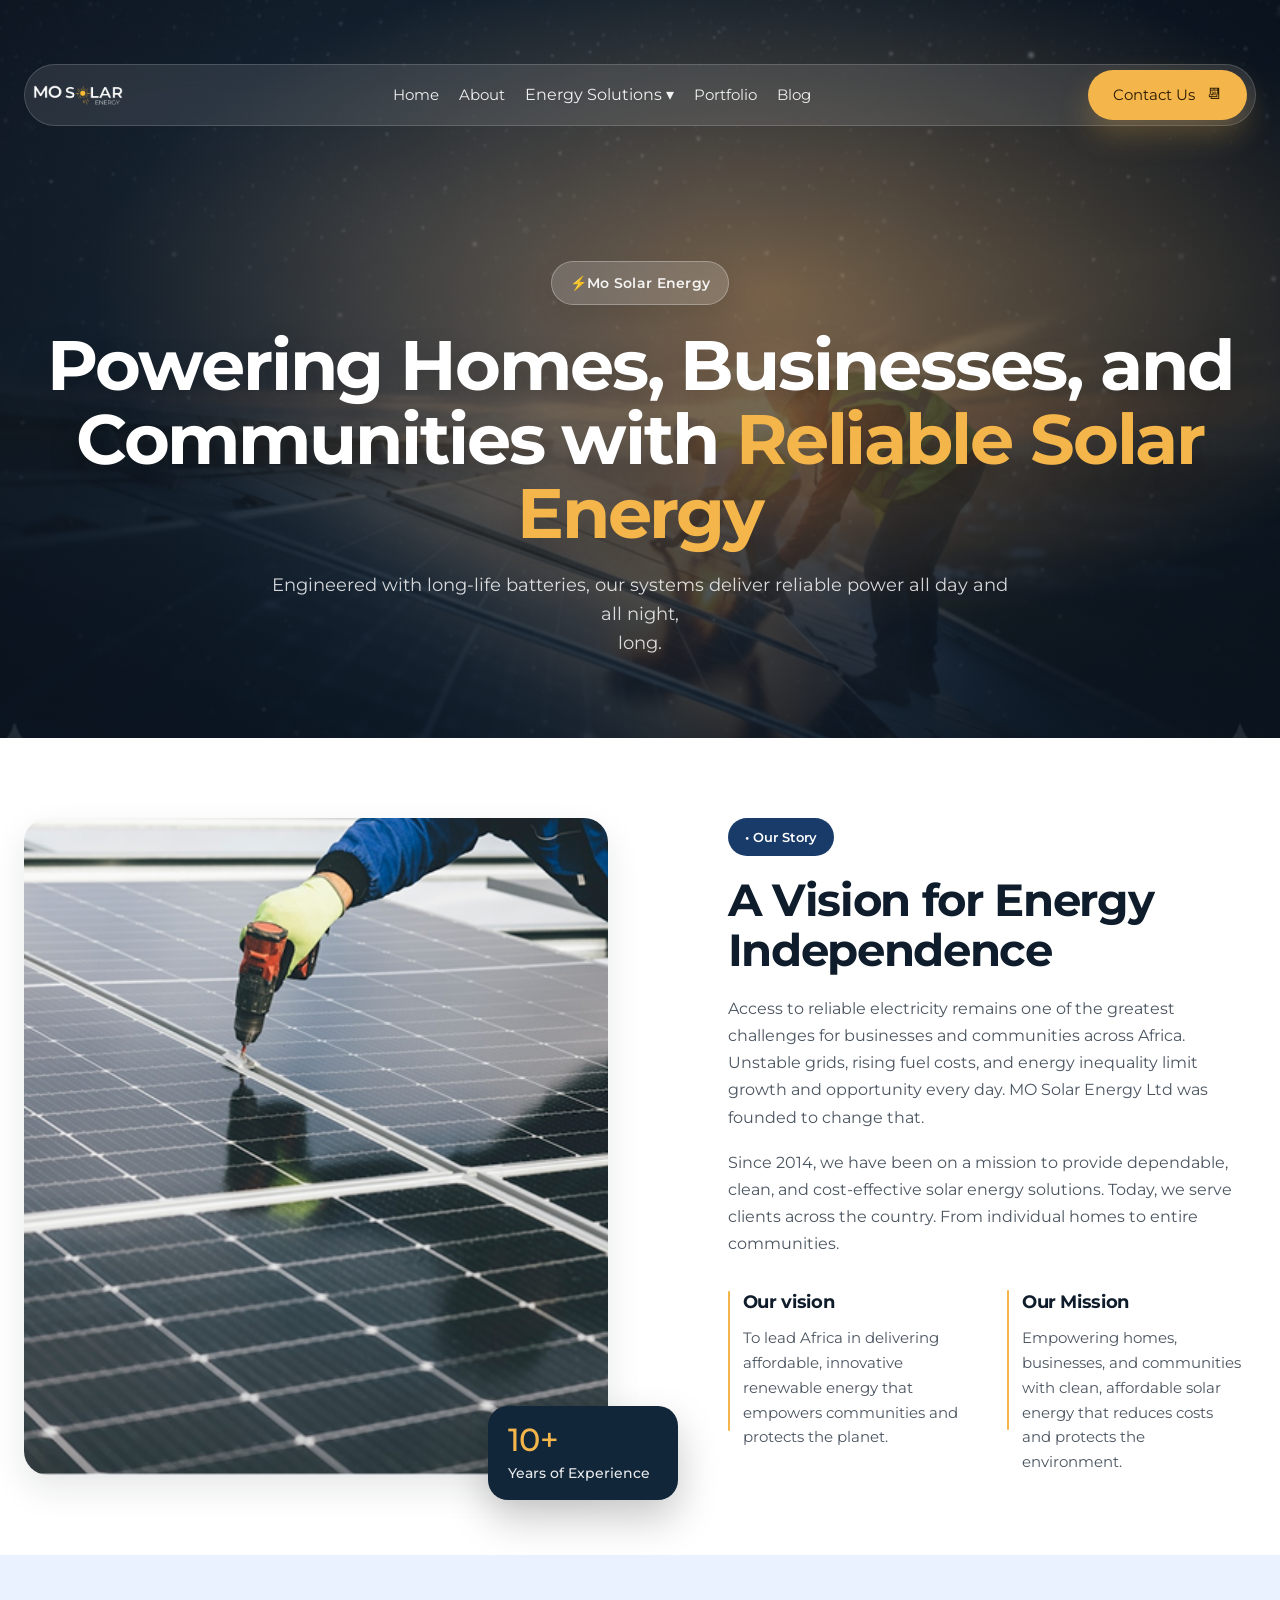
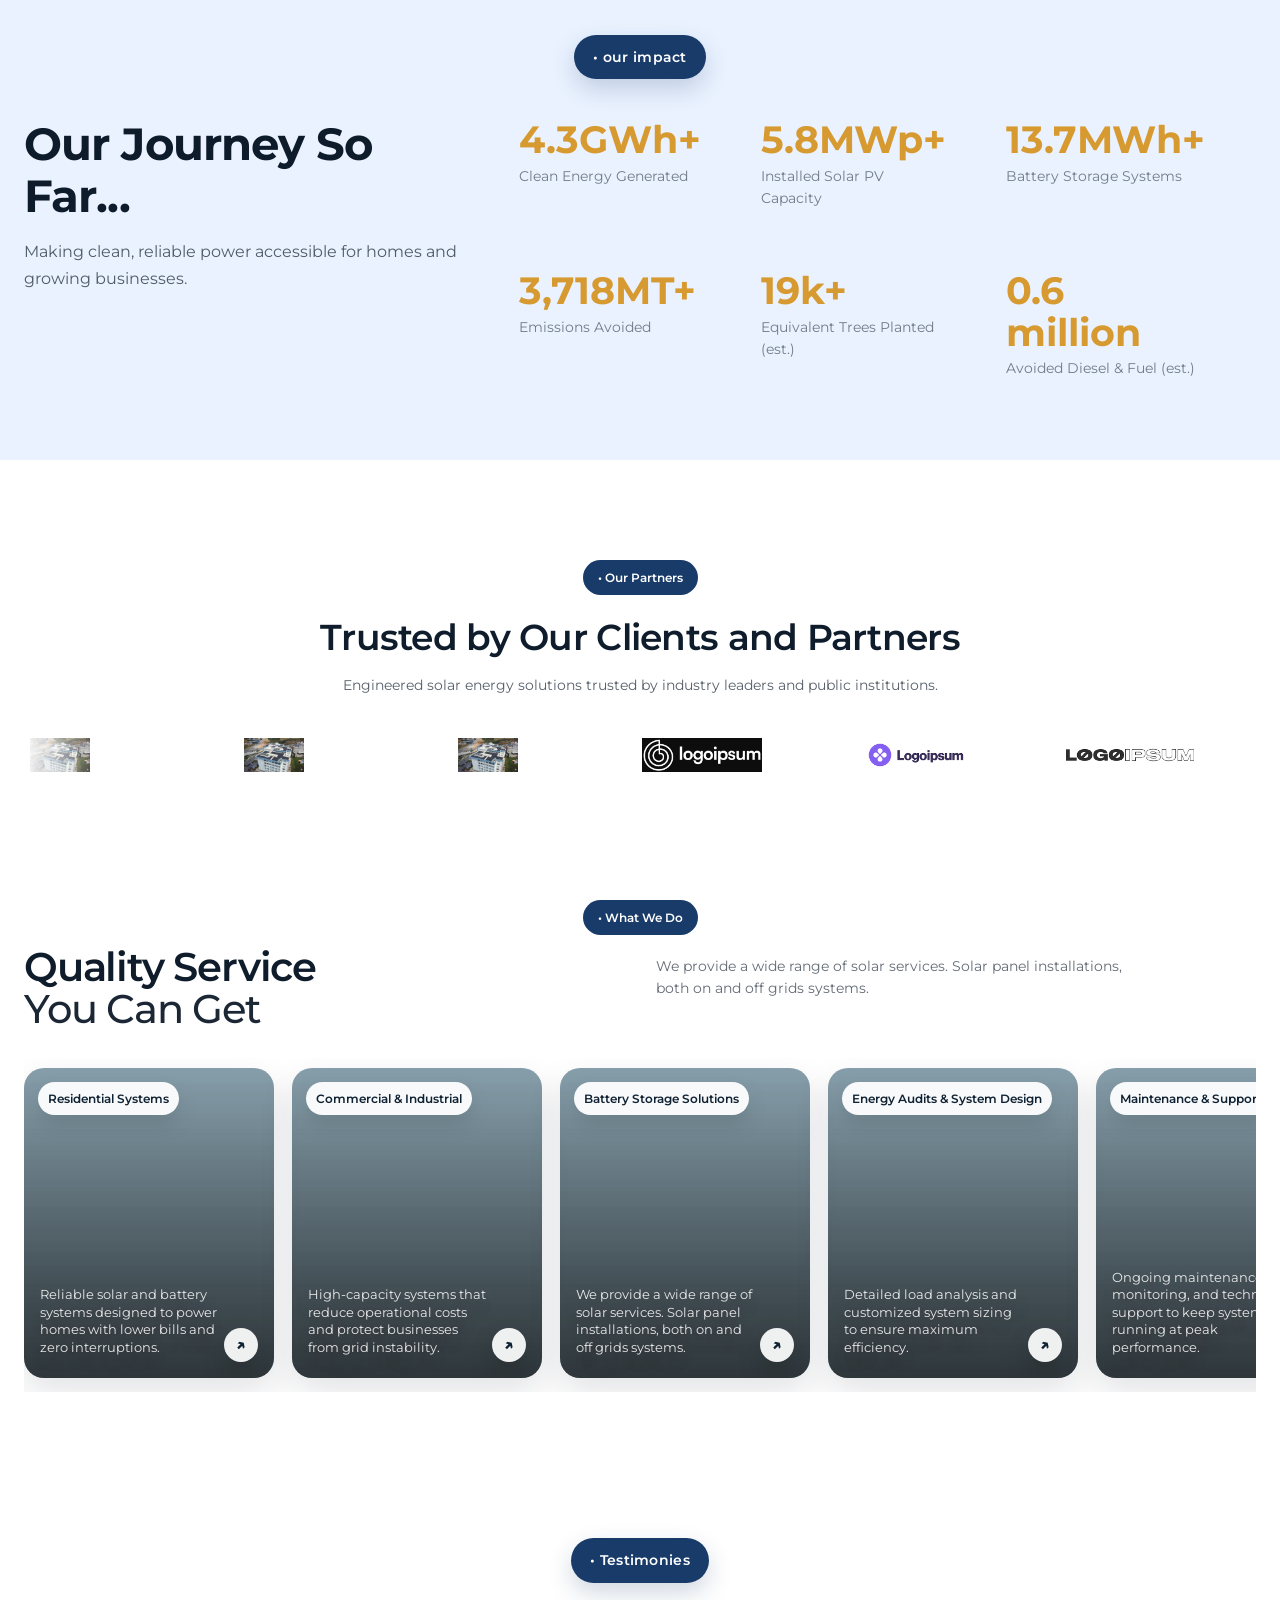
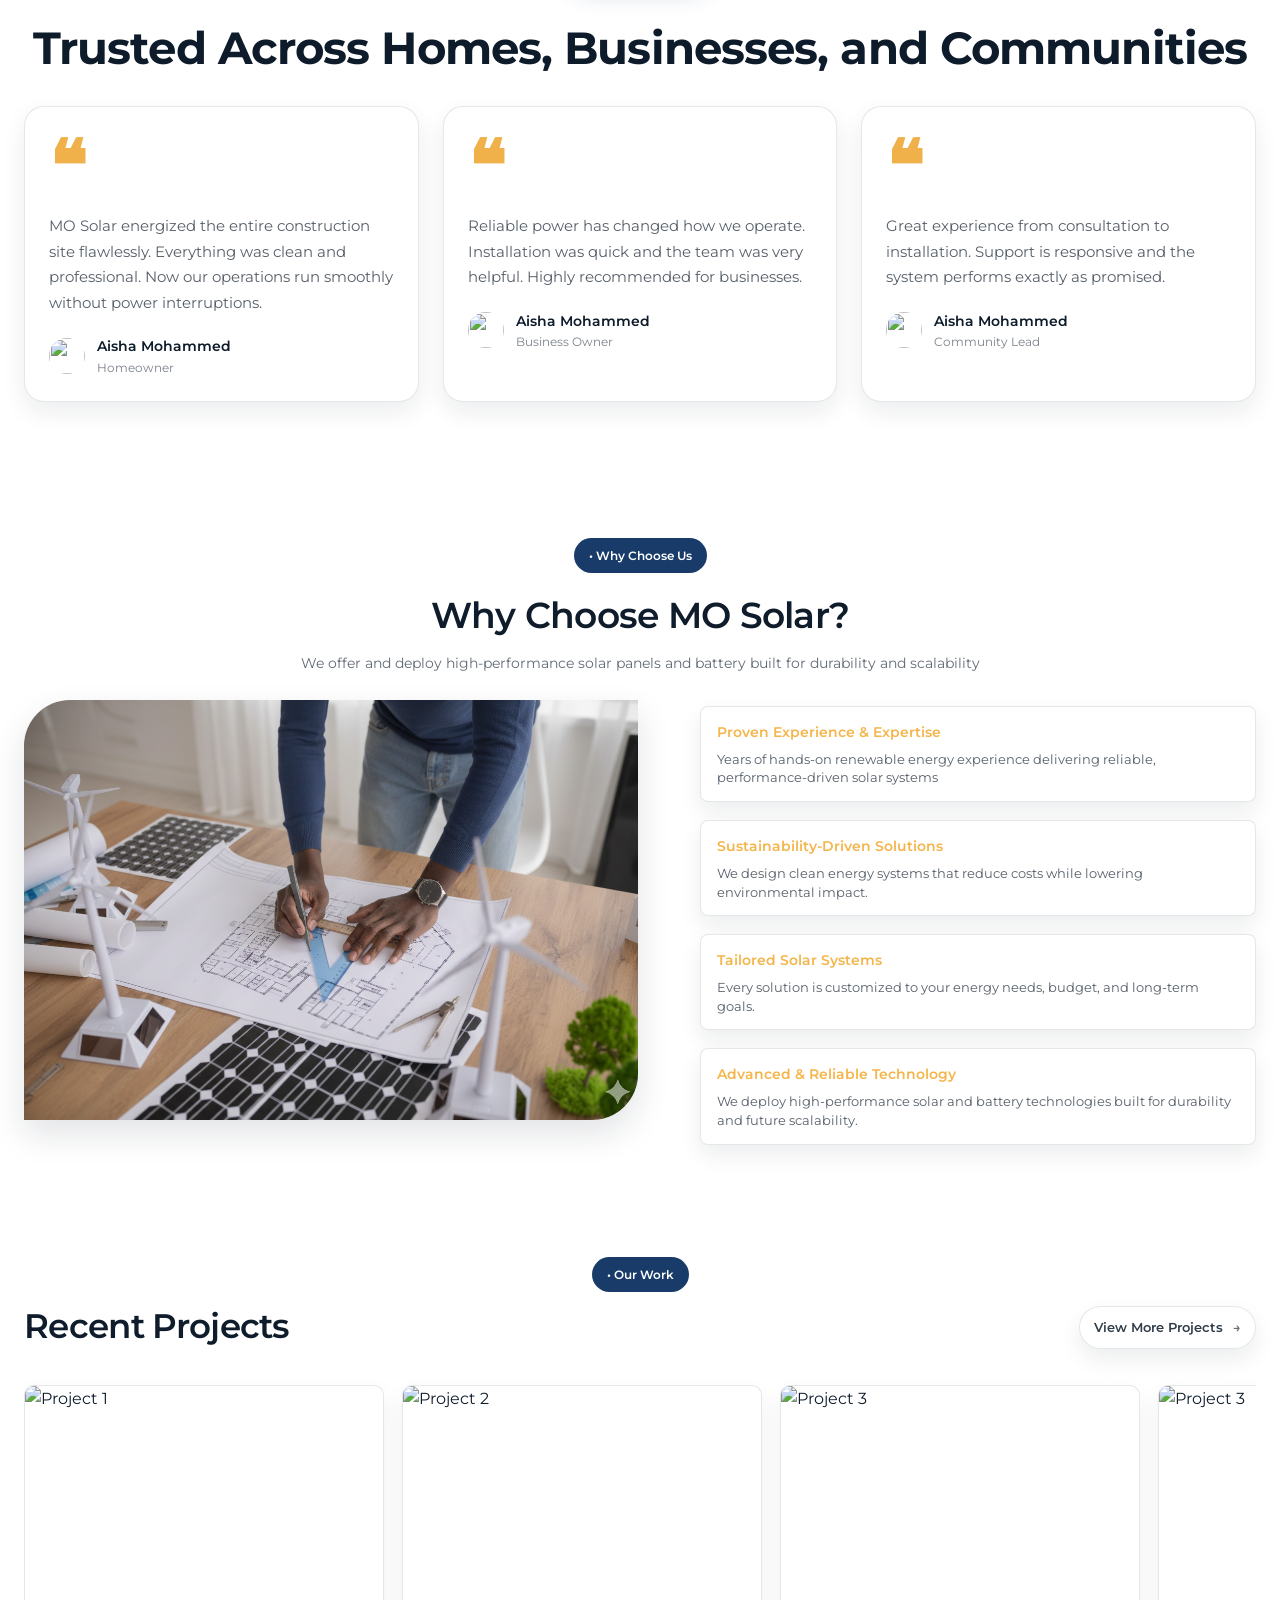
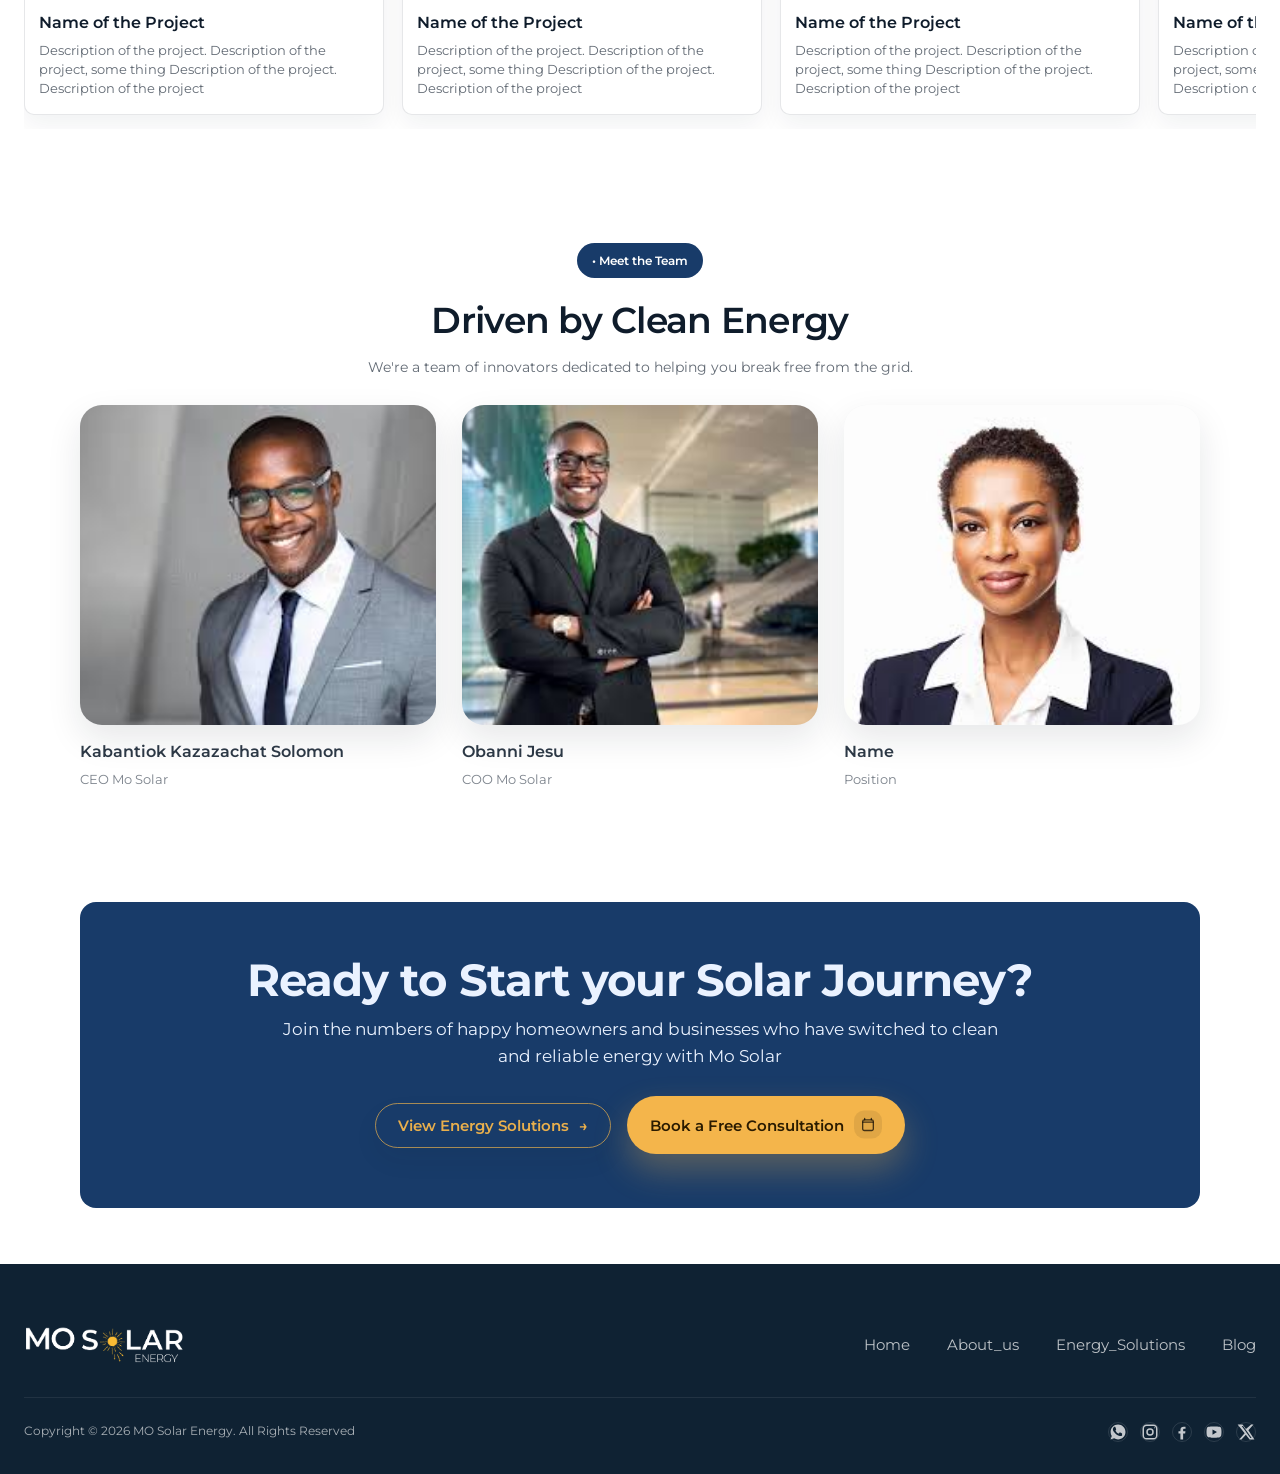
==== commit 192ad48b: "Updated the design, and ready for deployment" ====
--- a/about.html
+++ b/about.html
@@ -19,7 +19,7 @@
     <div class="hero__overlay" aria-hidden="true"></div>
 
     <nav class="nav container">
-      <a class="" href="#top" aria-label="MO Solar Energy home">
+      <a href="index.html" aria-label="MO Solar Energy home">
         <img class="brand__mark" src="IMG_S/logo/M_SOLAR_LOGO.png" alt="MO Solar Energy Logo" />
       </a>
 
@@ -28,23 +28,23 @@
       </button>
 
       <div class="nav__links" data-nav-links>
-        <a class="nav__link" href="#top">Home</a>
-        <a class="nav__link" href="#about">About Us</a>
+        <a class="nav__link" href="index.html">Home</a>
+        <a class="nav__link active" href="about.html">About</a>
         <div class="nav__dropdown">
           <button class="nav__link nav__link--btn" type="button" aria-haspopup="true" aria-expanded="false">
-            Energy Solutions <span class="chev">▾</span>
+            Energy Solutions ▾
           </button>
           <div class="nav__menu" role="menu" aria-label="Energy Solutions menu">
-            <a href="#services" role="menuitem">Our Services</a>
-            <a href="#purpose" role="menuitem">Use Cases</a>
-            <a href="#faq" role="menuitem">FAQ</a>
-          </div>
-        </div>
-        <a class="nav__link" href="#blog">Blog</a>
-
+            <a href="product.html" role="menuitem">Products</a>
+            <a href="product.html" role="menuitem">Services</a>
+            <a href="contact us.html" role="menuitem">FAQ</a>
+          </div>
+        </div>
+        <a class="nav__link" href="portfolio.html">Portfolio</a>
+        <a class="nav__link" href="blog.html">Blog</a>
       </div>
       
-        <a class="btn btn--pill btn--primary nav__cta" href="#contact">
+        <a class="btn btn--pill btn--primary nav__cta" href="contact us.html">
           Contact Us<span class="arrow">📆︎</span>
         </a>
     </nav>
@@ -75,7 +75,7 @@
         <!-- Replace with your exact image -->
         <img
           class="about-storyX__image"
-          src="IMG_S/Images/install_main.png"
+          src="IMG_S/Mo Sloar/About/Vision.png"
           alt="Solar panel installation"
         />
 
@@ -190,13 +190,13 @@
         <ul class="partnersX__row">
           <!-- Add / remove logos freely -->
           <li class="partnersX__logo">
-            <img src="IMG_S/logo_caroursel/logo_0.png" alt="Logoipsum" />
-          </li>
-          <li class="partnersX__logo">
-            <img src="IMG_S/logo_caroursel/logo_1.png" alt="Logoipsum" />
-          </li>
-          <li class="partnersX__logo">
-            <img src="IMG_S/logo_caroursel/logo_2.png" alt="Logoipsum" />
+            <img src="IMG_S/Mo Sloar/About/Services.png" alt="Logoipsum" />
+          </li>
+          <li class="partnersX__logo">
+            <img src="IMG_S/Mo Sloar/About/Services.png" alt="Logoipsum" />
+          </li>
+          <li class="partnersX__logo">
+            <img src="IMG_S/Mo Sloar/About/Services.png" alt="Logoipsum" />
           </li>
           <li class="partnersX__logo">
             <img src="IMG_S/logo_caroursel/logo_3.png" alt="Logoipsum" />
@@ -297,7 +297,7 @@
           <p class="servicesX__cardText">
             Reliable solar and battery systems designed to power homes with lower bills and zero interruptions.
           </p>
-          <a href="residential-systems.html" class="servicesX__go" aria-label="Open Residential Systems">
+          <a href="product.html" class="servicesX__go" aria-label="Open Residential Systems">
             <span aria-hidden="true">↗</span>
           </a>
         </article>
@@ -311,7 +311,7 @@
           <p class="servicesX__cardText">
             High-capacity systems that reduce operational costs and protect businesses from grid instability.
           </p>
-          <a href="commercial-industrial.html" class="servicesX__go" aria-label="Open Commercial & Industrial">
+          <a href="product.html" class="servicesX__go" aria-label="Open Commercial & Industrial">
             <span aria-hidden="true">↗</span>
           </a>
         </article>
@@ -325,7 +325,7 @@
           <p class="servicesX__cardText">
             We provide a wide range of solar services. Solar panel installations, both on and off grids systems.
           </p>
-          <a href="battery-storage.html" class="servicesX__go" aria-label="Open Battery Storage Solutions">
+          <a href="product.html" class="servicesX__go" aria-label="Open Battery Storage Solutions">
             <span aria-hidden="true">↗</span>
           </a>
         </article>
@@ -339,7 +339,7 @@
           <p class="servicesX__cardText">
             Detailed load analysis and customized system sizing to ensure maximum efficiency.
           </p>
-          <a href="energy-audits.html" class="servicesX__go" aria-label="Open Energy Audits & System Design">
+          <a href="product.html" class="servicesX__go" aria-label="Open Energy Audits & System Design">
             <span aria-hidden="true">↗</span>
           </a>
         </article>
@@ -353,7 +353,7 @@
           <p class="servicesX__cardText">
             Ongoing maintenance, monitoring, and technical support to keep systems running at peak performance.
           </p>
-          <a href="maintenance-support.html" class="servicesX__go" aria-label="Open Maintenance & Support">
+          <a href="product.html" class="servicesX__go" aria-label="Open Maintenance & Support">
             <span aria-hidden="true">↗</span>
           </a>
         </article>
@@ -367,7 +367,7 @@
           <p class="servicesX__cardText">
             Ongoing maintenance, monitoring, and technical support to keep systems running at peak performance.
           </p>
-          <a href="maintenance-support.html" class="servicesX__go" aria-label="Open Maintenance & Support">
+          <a href="product.html" class="servicesX__go" aria-label="Open Maintenance & Support">
             <span aria-hidden="true">↗</span>
           </a>
         </article>
@@ -380,7 +380,7 @@
           <p class="servicesX__cardText">
             Ongoing maintenance, monitoring, and technical support to keep systems running at peak performance.
           </p>
-          <a href="maintenance-support.html" class="servicesX__go" aria-label="Open Maintenance & Support">
+          <a href="product.html" class="servicesX__go" aria-label="Open Maintenance & Support">
             <span aria-hidden="true">↗</span>
           </a>
         </article>
@@ -513,7 +513,7 @@
     <div class="projectsX__headRow" data-animate="fade-up" data-delay="0.2">
       <h2 class="projectsX__title" id="projectsX-title">Recent Projects</h2>
 
-      <a class="projectsX__btn" href="projects.html">
+      <a class="projectsX__btn" href="portfolio.html">
         View More Projects
         <span class="projectsX__btnIcon" aria-hidden="true">→</span>
       </a>
@@ -642,12 +642,12 @@
     </p>
 
     <div class="cta-band__actions" data-animate="fade-up" data-delay="0.4">
-      <a class="cta-btn cta-btn--ghost" href="#services">
+      <a class="cta-btn cta-btn--ghost" href="product.html">
         <span>View Energy Solutions</span>
         <span class="cta-btn__icon" aria-hidden="true">→</span>
       </a>
 
-      <a class="cta-btn cta-btn--solid" href="#contact">
+      <a class="cta-btn cta-btn--solid" href="contact us.html">
         <span>Book a Free Consultation</span>
         <span class="cta-btn__icon cta-btn__icon--square" aria-hidden="true">
           <!-- calendar icon -->
@@ -675,10 +675,10 @@
       </div>
 
       <div class="footer__links">
-        <a href="#top">Home</a>
-        <a href="#about">About_us</a>
-        <a href="#services">Energy_Solutions</a>
-        <a href="#blog">Blog</a>
+        <a href="index.html">Home</a>
+        <a href="about.html">About_us</a>
+        <a href="product.html">Energy_Solutions</a>
+        <a href="blog.html">Blog</a>
       </div>
     </div>
 
--- a/style.css
+++ b/style.css
@@ -34,14 +34,15 @@
 
 
 *{box-sizing:border-box}
+html{scroll-behavior:smooth}
 html,body{height:100%}
 body{
   margin:0;
   font-family: 'Montserrat', sans-serif;
   color: var(--ink);
   background: var(--bg);
-  line-height: 1.4;
-  font-size: 16px; /* Increased base font size */
+  line-height: 1.6;
+  font-size: 16px;
 }
 
 img{max-width:100%; display:block}
@@ -58,15 +59,15 @@
 .band--soft{ background: var(--soft); }
 
 .h2{
-  font-size: clamp(36px, 3vw, 42px);
+  font-size: clamp(32px, 3.5vw, 48px);
   margin: 0 0 16px;
   letter-spacing: -0.02em;
-  line-height: 1.2;
-  font-weight: 600;
+  line-height: 1.15;
+  font-weight: 700;
 }
 .h2--center{ text-align:center; }
 
-.p{ margin: 0; color: var(--ink); font-size: 16px; line-height: 1.5; }
+.p{ margin: 0; color: var(--ink); font-size: 16px; line-height: 1.7; }
 .p--muted{ color: var(--muted); }
 
 .pill{
@@ -87,10 +88,10 @@
   backdrop-filter: blur(10px);
 }
 .pill--dark{
-  background: #ffffff;
-  color: rgba(14,27,42,.75);
-  border-color: rgba(14,27,42,.10);
-  box-shadow: 0 10px 24px rgba(14,27,42,.10);
+  background: #183B69;
+  color: #ffffff;
+  border-color: transparent;
+  box-shadow: 0 10px 24px rgba(24,59,105,.20);
 }
 .pill--center{ 
   display: block;
@@ -109,7 +110,7 @@
   align-items:center;
   justify-content:center;
   gap:12px;
-  padding: 8px 18px;
+  padding: 12px 24px;
   border-radius: 999px;
   border: 1px solid transparent;
   cursor:pointer;
@@ -164,19 +165,20 @@
   pointer-events:none;
 }
 .nav{
-  position: relative;
-  z-index: 2;
-  display:flex;
-  align-items:center;
-  justify-content:space-between;
-  gap: 20px;
-  padding: 0px 5px;
-  border-radius: 999px;
-  background: rgba(255,255,255,.10);
-  border: 1px solid rgba(255,255,255,.16);
-  backdrop-filter: blur(10px);
-  margin-top: 40px;
-  margin-bottom: 55px;
+position:relative;
+z-index:1000;
+display:flex;
+align-items:center;
+justify-content:space-between;
+gap:20px;
+padding:0 8px;
+border-radius:999px;
+background:rgba(255,255,255,.10);
+border:1px solid rgba(255,255,255,.16);
+backdrop-filter:blur(12px);
+margin-top:40px;
+margin-bottom:55px;
+min-height:62px;
 }
 .brand{
   display:flex;
@@ -192,71 +194,111 @@
   width: 90px; 
   height: 40px;
   object-fit: contain;
+  display:block;
 }
 
 .nav__toggle{
-  display:none;
-  width: 48px; height: 58px;
-  border-radius: 12px;
-  background: rgba(255,255,255,.10);
-  border: 1px solid rgba(255,255,255,.16);
-  backdrop-filter: blur(10px);
-  cursor:pointer;
-  padding: 12px;
-}
+display:none;
+width:42px;
+height:42px;
+border:none;
+background:none;
+cursor:pointer;
+padding:0;
+position:relative;
+}
+
 .nav__toggle span{
-  display:block;
-  height:2px;
-  background: rgba(255,255,255,.92);
-  border-radius: 999px;
-  margin: 6px 0;
-  transition: transform .2s ease, opacity .2s ease;
+display:block;
+width:26px;
+height:2px;
+margin:6px auto;
+background:#fff;
+border-radius:10px;
+transition:.35s ease;
+}
+
+/* active icon animation */
+
+.nav__toggle.active span:nth-child(1){
+transform:translateY(8px) rotate(45deg);
+}
+
+.nav__toggle.active span:nth-child(2){
+opacity:0;
+}
+
+.nav__toggle.active span:nth-child(3){
+transform:translateY(-8px) rotate(-45deg);
 }
 
 .nav__links{
-  display:flex;
-  align-items:center;
-  gap: 20px;
-  padding: 12px 20px;
-  border-radius: 999px;
-}
+display:flex;
+align-items:center;
+gap:20px;
+padding:12px 18px;
+border-radius:999px;
+}
+
 .nav__link{
-  font-size: 14px;
-  color: rgba(255,255,255,.90);
-  opacity:.92;
-  transition: opacity .2s ease, transform .2s ease;
-}
-.nav__link:hover{ opacity:1; transform: translateY(-1px); }
-.nav__cta{ margin-left: 8px; }
-
-.nav__dropdown{ position:relative; }
+font-size:15px;
+color:rgba(255,255,255,.92);
+transition:.3s;
+}
+
+.nav__link:hover{
+opacity:1;
+transform:translateY(-1px);
+}
+
+.nav__cta{
+margin-left:8px;
+}
+
+/* dropdown */
+
+.nav__dropdown{
+position:relative;
+}
+
 .nav__link--btn{
-  background: transparent;
-  border: 0;
-  padding: 0;
-}
+background:none;
+border:none;
+cursor:pointer;
+padding:0;
+font:inherit;
+color:rgba(255,255,255,.92);
+}
+
 .nav__menu{
-  position:absolute;
-  top: calc(70% + 1px);
-  left: 0;
-  min-width: 200px;
-  background: rgba(10,18,28,.75);
-  border: 1px solid rgba(255,255,255,.18);
-  border-radius: 16px;
-  padding: 10px;
-  box-shadow: 0 18px 40px rgba(0,0,0,.22);
-  backdrop-filter: blur(12px);
-  display:none;
-}
+position:absolute;
+top:calc(100% + 10px);
+left:0;
+min-width:220px;
+padding:10px;
+border-radius:16px;
+background:rgba(8,16,26,.92);
+border:1px solid rgba(255,255,255,.10);
+backdrop-filter:blur(14px);
+display:none;
+box-shadow:0 20px 35px rgba(0,0,0,.22);
+}
+
 .nav__menu a{
-  display:block;
-  padding: 12px 12px;
-  border-radius: 12px;
-  font-size: 14px;
-  color: rgba(255,255,255,.92);
-}
-.nav__menu a:hover{ background: rgba(255,255,255,.10); }
-.nav__dropdown:hover .nav__menu{ display:block; }
+display:block;
+padding:12px 14px;
+border-radius:12px;
+font-size:14px;
+color:#fff;
+}
+
+.nav__menu a:hover{
+background:rgba(255,255,255,.08);
+}
+
+.nav__dropdown:hover .nav__menu{
+display:block;
+}
 
 .hero__content{
   position: relative;
@@ -265,18 +307,18 @@
   text-align:center;
 }
 .hero__title{
-  margin: 24px 0 16px;
-  font-size: clamp(32px, 4.5vw, 56px);
-  line-height: 1.1;
+  margin: 24px 0 20px;
+  font-size: clamp(40px, 5.5vw, 72px);
+  line-height: 1.05;
   letter-spacing: -0.03em;
   text-shadow: 0 14px 30px rgba(0,0,0,.25);
 }
 .hero__subtitle{
   margin: 0 auto;
-  max-width: 600px;
-  font-size: 16px;
+  max-width: 640px;
+  font-size: 18px;
   color: rgba(255,255,255,.82);
-  line-height: 1.5;
+  line-height: 1.6;
 }
 .hero__actions{
   margin-top: 32px;
@@ -331,8 +373,8 @@
   display:grid; place-items:center;
   background: rgba(255,255,255,.75);
 }
-.feature-card h3{ margin: 0 0 8px; font-size: 18px; font-weight: 600; }
-.feature-card p{ margin: 0; font-size: 14px; color: var(--muted2); line-height: 1.4; }
+.feature-card h3{ margin: 0 0 8px; font-size: 18px; font-weight: 700; }
+.feature-card p{ margin: 0; font-size: 15px; color: var(--muted2); line-height: 1.6; }
 .feature-card:hover{ transform: translateY(-4px); box-shadow: var(--shadow2); }
 
 .service-grid{
@@ -365,14 +407,14 @@
 }
 .service-card h3{
   margin: 20px 20px 8px;
-  font-size: 18px;
-  font-weight: 600;
+  font-size: 19px;
+  font-weight: 700;
 }
 .service-card p{
   margin: 0 20px 24px;
-  font-size: 14px;
+  font-size: 15px;
   color: var(--muted2);
-  line-height: 1.4;
+  line-height: 1.6;
 }
 .service-card:hover{ transform: translateY(-4px); box-shadow: var(--shadow2); }
 
@@ -401,10 +443,10 @@
   transform: translateY(0);
 }
 .stat__value{
-  font-weight: 600;
+  font-weight: 700;
   color: #d79a31;
-  font-size: 30px;
-  line-height: 1.2;
+  font-size: 38px;
+  line-height: 1.1;
   margin-bottom: 4px;
 }
 .stat__label{
@@ -441,11 +483,11 @@
   line-height: 1;
   margin-bottom: 12px;
 }
-.quote-card p{ 
-  margin: 0 0 20px; 
-  font-size: 15px; 
-  color: var(--muted); 
-  line-height: 1.5;
+.quote-card p{
+  margin: 0 0 20px;
+  font-size: 15px;
+  color: var(--muted);
+  line-height: 1.7;
 }
 .quote-card__who{
   display:flex;
@@ -628,32 +670,86 @@
 }
 
 /* Mobile responsiveness */
-@media (max-width: 768px) {
+@media (max-width: 820px) {
   .purpose {
-    grid-template-columns: 1fr;
-    gap: 30px;
-  }
-  
-  .purpose__left {
     display: flex;
     flex-direction: column;
-    gap: 16px;
-  }
-  
+    gap: 28px;
+  }
+
+  .purpose__right {
+    order: 1;
+    margin-top: 0;
+    text-align: center;
+  }
+
+  .purpose__right .pill {
+    display: inline-block;
+    margin-bottom: 18px;
+  }
+
+  .purpose__right .h2 {
+    font-size: clamp(22px, 5.5vw, 30px);
+    margin-bottom: 14px;
+  }
+
+  .purpose__right .p {
+    font-size: 15px;
+    max-width: 420px;
+    margin: 0 auto 22px;
+  }
+
+  .purpose__right .btn {
+    width: 100%;
+    max-width: 340px;
+    justify-content: center;
+  }
+
+  .purpose__left {
+    order: 2;
+    display: flex;
+    flex-direction: column;
+    gap: 14px;
+  }
+
   .purpose-card {
+    width: 100% !important;
     min-height: auto !important;
     transform: none !important;
     margin: 0 !important;
-    padding: 24px;
-  }
-  
-  .purpose__right {
+    padding: 28px 20px;
+    text-align: center;
+  }
+
+  .purpose-card__icon {
+    margin: 0 auto 18px;
+  }
+
+  .purpose-card h3 {
+    font-size: 18px;
+  }
+
+  .purpose-card p {
+    font-size: 15px;
+    -webkit-line-clamp: unset;
+    line-clamp: unset;
+  }
+
+  .purpose-card:nth-child(1),
+  .purpose-card:nth-child(2),
+  .purpose-card:nth-child(3),
+  .purpose-card:nth-child(4),
+  .purpose-card:nth-child(5) {
+    grid-column: auto;
+    grid-row: auto;
     margin-top: 0;
   }
 }
 
 
 
+
+.faq__title{ display: none; }
 
 .faq{
   margin-top: 24px;
@@ -668,7 +764,7 @@
   border: 1px solid rgba(14,27,42,.10);
   box-shadow: var(--shadow);
 }
-.faq__media img{ width:100%; height: 420px; object-fit: cover; }
+.faq__media img{ width:100%; height: 620px; object-fit: cover; }
 .faq__content .btn{ margin: 16px 0 24px; }
 
 .accordion{ margin-top: 16px; }
@@ -678,7 +774,7 @@
   justify-content:space-between;
   align-items:center;
   gap: 12px;
-  padding: 16px 20px;
+  padding: 18px 22px;
   border-radius: var(--r-md);
   border: 1px solid rgba(14,27,42,.10);
   background: #fff;
@@ -688,7 +784,7 @@
   text-align:left;
   margin-bottom: 12px;
   font-size: 16px;
-  font-weight: 500;
+  font-weight: 600;
 }
 .acc__item:hover{ transform: translateY(-2px); box-shadow: 0 14px 30px rgba(14,27,42,.10); }
 .acc__chev{ 
@@ -700,10 +796,10 @@
   max-height: 0;
   overflow: hidden;
   opacity: 0;
-  padding: 0 20px;
+  padding: 0 22px;
   color: var(--muted);
   font-size: 15px;
-  line-height: 1.5;
+  line-height: 1.7;
   transition: max-height 0.4s cubic-bezier(0.2, 0.8, 0.2, 1), 
               opacity 0.3s cubic-bezier(0.2, 0.8, 0.2, 1),
               padding 0.3s cubic-bezier(0.2, 0.8, 0.2, 1);
@@ -732,8 +828,8 @@
   gap: 12px;
 }
 .footer__logo img {
-  width: 25%;
-  height: 25%;
+  width: 160px;
+  height: auto;
   object-fit: contain;
 }
 .footer__text{
@@ -798,7 +894,7 @@
 @media (max-width: 1024px){
   .feature-grid{ grid-template-columns: repeat(2, 1fr); }
   .stats{ grid-template-columns: 1fr; }
-  .stats__grid{ grid-template-columns: repeat(2, 1fr); }
+  .stats__grid{ grid-template-columns: repeat(1, 1fr); }
   .purpose{ grid-template-columns: 1fr; }
   .purpose__left{ 
     grid-template-columns: 1fr 1fr;
@@ -821,41 +917,111 @@
   .faq__media img{ height: 360px; }
 }
 
-@media (max-width: 820px){
-  .nav__toggle{ display:block; }
-  .nav__links{
-    position: absolute;
-    top: calc(100% + 12px);
-    right: 0;
-    width: min(420px, calc(100vw - 48px));
-    flex-direction: column;
-    align-items: stretch;
-    gap: 12px;
-    padding: 20px;
-    border-radius: 20px;
-    background: rgba(10,18,28,.85);
-    border: 1px solid rgba(255,255,255,.16);
-    box-shadow: 0 18px 40px rgba(0,0,0,.25);
-    display:none;
-    backdrop-filter: blur(20px);
-  }
-  .nav__links.is-open{ display:flex; }
-  .nav__link{ font-size: 15px; padding: 10px 12px; }
-  .nav__cta{ width: 100%; justify-content:center; }
-  .nav__dropdown:hover .nav__menu{ display:none; }
-  .nav__menu{
-    position: static;
-    display:block;
-    background: rgba(255,255,255,.08);
-    border-color: rgba(255,255,255,.14);
-    margin-top: 8px;
-  }
+@media (max-width:820px){
+
+/* nav container */
+.nav{
+padding:0 14px;
+min-height:64px;
+border-radius:18px;
+margin-top:24px;
+margin-bottom:34px;
+}
+
+/* only logo + hamburger */
+.nav__cta{
+display:none;
+}
+
+.nav__toggle{
+display:block;
+}
+
+/* mobile menu */
+.nav__links{
+position:absolute;
+top:calc(100% + 14px);
+left:0;
+right:0;
+width:100%;
+display:flex;
+flex-direction:column;
+align-items:stretch;
+gap:10px;
+padding:16px;
+border-radius:20px;
+background:rgba(8,16,26,.94);
+border:1px solid rgba(255,255,255,.10);
+backdrop-filter:blur(18px);
+box-shadow:0 20px 45px rgba(0,0,0,.28);
+
+/* smooth hidden state */
+opacity:0;
+visibility:hidden;
+transform:translateY(-12px) scale(.97);
+pointer-events:none;
+transition:
+opacity .35s ease,
+transform .35s ease,
+visibility .35s ease;
+}
+
+/* open */
+.nav__links.is-open{
+opacity:1;
+visibility:visible;
+transform:translateY(0) scale(1);
+pointer-events:auto;
+}
+
+/* links */
+.nav__link,
+.nav__link--btn{
+width:100%;
+text-align:left;
+padding:14px 14px;
+font-size:15px;
+border-radius:14px;
+}
+
+.nav__link:hover,
+.nav__link--btn:hover{
+background:rgba(255,255,255,.06);
+transform:none;
+}
+
+/* dropdown */
+.nav__dropdown:hover .nav__menu{
+display:none;
+}
+
+.nav__menu{
+position:static;
+display:none;
+margin-top:8px;
+padding:8px;
+background:rgba(255,255,255,.05);
+border:1px solid rgba(255,255,255,.08);
+box-shadow:none;
+}
+
+.nav__dropdown.open .nav__menu{
+display:block;
+animation:fadeMenu .35s ease;
+}
+
+.nav__menu a{
+padding:12px;
+font-size:14px;
+}
 
   .two-col{ grid-template-columns: 1fr; }
   .service-grid{ grid-template-columns: 1fr; }
   .test-grid{ grid-template-columns: 1fr; }
   .purpose__left{ grid-template-columns: 1fr; }
-  .stats__grid{ grid-template-columns: 1fr; }
+  .stats__grid{ grid-template-columns: repeat(2, 1fr); }
+  .stat__value{ font-size: 28px; }
+  .stat__label{ font-size: 13px; }
   
   .purpose-card:nth-child(1),
   .purpose-card:nth-child(2),
@@ -867,6 +1033,18 @@
   }
 }
 
+/* animation */
+@keyframes fadeMenu{
+from{
+opacity:0;
+transform:translateY(-8px);
+}
+to{
+opacity:1;
+transform:translateY(0);
+}
+}
+
 @media (max-width: 480px){
   .container{ width: calc(100% - 32px); }
   .hero{ min-height: 780px; }
@@ -875,10 +1053,17 @@
   .btn{ width: 100%; padding: 16px 20px; }
   .hero__actions .btn{ width: auto; }
   .wide-image img{ height: 220px; }
-  .footer__row{ flex-direction: column; align-items:flex-start; }
-  .footer__bottom{ flex-direction: column; align-items:flex-start; }
+  .footer__row{ flex-direction: column; align-items:center; }
+  .footer__links{ flex-wrap: wrap; justify-content: center; gap: 10px 18px; }
+  .footer__bottom{ flex-direction: column; align-items:center; text-align:center; gap:14px; }
+  .footer__social{ justify-content: center; }
   .feature-grid{ grid-template-columns: 1fr; }
   .pill{padding: 8px 16px;}
+  .hero__title { font-size: 36px; }
+  .hero__subtitle { font-size: 16px; }
+  .h2 { font-size: 28px; }
+  .p { font-size: 15px; }
+  body { font-size: 15px; }
 }
 
 /* Reduce motion */
@@ -914,27 +1099,27 @@
 .cta-band__inner{
   width: min(1120px, calc(100% - 48px));
   margin: 0 auto;
-  background: var(--cta-bg);
+  background: #183B69;
   border-radius: 16px;
   padding: 54px 28px;
   text-align: center;
 }
 
 .cta-band__title{
-  margin: 0 0 10px;
-  font-size: clamp(26px, 3.2vw, 44px);
+  margin: 0 0 12px;
+  font-size: clamp(28px, 3.5vw, 46px);
   line-height: 1.08;
   letter-spacing: -0.02em;
-  color: var(--cta-ink);
+  color: var(--cta-bg);
   font-weight: 700;
 }
 
 .cta-band__subtitle{
   margin: 0 auto;
   max-width: 760px;
-  color: var(--cta-muted);
-  font-size: 14px;
-  line-height: 1.5;
+  color: var(--cta-bg);
+  font-size: 17px;
+  line-height: 1.6;
 }
 
 .cta-band__actions{
@@ -950,12 +1135,12 @@
   display: inline-flex;
   align-items: center;
   gap: 10px;
-  padding: 12px 18px;
+  padding: 14px 22px;
   border-radius: 999px;
   border: 1px solid transparent;
   text-decoration: none;
   font-weight: 600;
-  font-size: 13px;
+  font-size: 15px;
   line-height: 1;
   transition: transform .25s var(--ease-smooth),
               box-shadow .25s var(--ease-smooth),
@@ -1157,21 +1342,21 @@
   display: inline-flex;
   align-items: center;
   justify-content: center;
-  padding: 8px 16px; /* Slightly larger */
+  padding: 8px 16px;
   border-radius: 999px;
-  font-size: 13px; /* Increased from 12px */
+  font-size: 13px;
   font-weight: 600;
-  color: rgba(15,28,43,.70);
-  background: #ffffff;
-  border: 1px solid rgba(15,28,43,.10);
-  box-shadow: 0 10px 24px rgba(15,28,43,.08);
+  color: #ffffff;
+  background: #183B69;
+  border: 1px solid transparent;
+  box-shadow: none;
 }
 
 /* Headline */
 .about-storyX__title {
-  margin: 20px 0 16px; /* Adjusted spacing */
-  font-size: 42px; /* Increased from 36px for larger container */
-  font-weight: 600;
+  margin: 20px 0 20px;
+  font-size: clamp(34px, 3.5vw, 52px);
+  font-weight: 700;
   letter-spacing: -0.03em;
   line-height: 1.1;
   color: #0f1c2b;
@@ -1180,8 +1365,8 @@
 /* Paragraphs */
 .about-storyX__para {
   margin: 0;
-  font-size: 15px; /* Increased from 14px */
-  line-height: 1.6; /* Improved readability */
+  font-size: 16px;
+  line-height: 1.7;
   color: rgba(15,28,43,.75);
   max-width: 560px;
 }
@@ -1245,19 +1430,19 @@
 
 
 .about-storyX__vmTitle {
-  margin: 0 0 10px; /* Increased bottom margin */
-  font-size: 18px; /* Increased from 16px */
-  font-weight: 700; /* Bolder */
+  margin: 0 0 10px;
+  font-size: 18px;
+  font-weight: 700;
   color: #0f1c2b;
   letter-spacing: -0.02em;
 }
 
 .about-storyX__vmText {
   margin: 0;
-  font-size: 14px; /* Increased from 13px */
-  line-height: 1.55;
+  font-size: 15px;
+  line-height: 1.65;
   color: rgba(15,28,43,.75);
-  max-width: 280px; /* Slightly wider */
+  max-width: 280px;
 }
 
 /* Add a subtle indicator for vision to match mission's divider */
@@ -1272,7 +1457,7 @@
    ========================================= */
 @media (max-width: 1100px) {
   .about-storyX__title {
-    font-size: 38px;
+    font-size: 42px;
   }
   
   .about-storyX__media {
@@ -1325,11 +1510,71 @@
   }
 }
 
+@media (max-width: 820px) {
+  /* content first, image below */
+  .about-storyX__grid {
+    display: flex;
+    flex-direction: column;
+    gap: 32px;
+  }
+
+  .about-storyX__content {
+    order: 1;
+  }
+
+  .about-storyX__media {
+    order: 2;
+    min-height: 280px;
+    max-height: none;
+    overflow: hidden;
+    border-radius: 20px;
+    width: 100%;
+  }
+
+  /* center pill and make it dark navy */
+  .about-storyX__pillWrap {
+    justify-content: center;
+  }
+
+  .about-storyX__pill {
+    background: #183B69;
+    color: #ffffff;
+    border-color: transparent;
+    box-shadow: none;
+  }
+
+  /* center heading and body */
+  .about-storyX__title {
+    font-size: 28px;
+    text-align: center;
+  }
+
+  .about-storyX__para {
+    text-align: center;
+    max-width: 100%;
+  }
+
+  /* keep vision/mission side by side */
+  .about-storyX__vm {
+    grid-template-columns: 1fr 1fr;
+    gap: 18px;
+    margin-top: 24px;
+  }
+
+  /* badge stays inside image bottom-right */
+  .about-storyX__badge {
+    right: 16px;
+    bottom: 16px;
+    width: 150px;
+    padding: 14px 16px;
+  }
+}
+
 @media (max-width: 768px) {
   .about-storyX {
     padding: 60px 0;
   }
-  
+
   .about-storyX__title {
     font-size: 32px;
   }
@@ -1395,10 +1640,10 @@
   border-radius: 999px;
   font-size: 12px;
   font-weight: 600;
-  color: rgba(15,28,43,.70);
-  background: #ffffff;
-  border: 1px solid rgba(15,28,43,.10);
-  box-shadow: 0 10px 24px rgba(15,28,43,.08);
+  color: #ffffff;
+  background: #183B69;
+  border: 1px solid transparent;
+  box-shadow: none;
   margin-bottom: 14px;
 }
 
@@ -1570,10 +1815,10 @@
   border-radius: 999px;
   font-size: 12px;
   font-weight: 600;
-  color: rgba(15, 28, 43, 0.70);
-  background: #fff;
-  border: 1px solid rgba(15, 28, 43, 0.10);
-  box-shadow: 0 10px 24px rgba(15, 28, 43, 0.08);
+  color: #ffffff;
+  background: #183B69;
+  border: 1px solid transparent;
+  box-shadow: none;
 }
 
 .servicesX__left {
@@ -1778,10 +2023,10 @@
   border-radius: 999px;
   font-size: 12px;
   font-weight: 600;
-  color: rgba(15,28,43,.70);
-  background: #ffffff;
-  border: 1px solid rgba(15,28,43,.10);
-  box-shadow: 0 10px 24px rgba(15,28,43,.08);
+  color: #ffffff;
+  background: #183B69;
+  border: 1px solid transparent;
+  box-shadow: none;
   margin-bottom: 14px;
 }
 
@@ -1881,7 +2126,7 @@
     height: 280px;
   }
   .chooseX__imageWrap{
-    border-radius: 36px 14px 36px 14px;
+    border-radius: 46px 4px 46px 4px;
   }
 }
 
@@ -1913,10 +2158,10 @@
   border-radius: 999px;
   font-size: 12px;
   font-weight: 600;
-  color: rgba(15,28,43,.70);
-  background: #ffffff;
-  border: 1px solid rgba(15,28,43,.10);
-  box-shadow: 0 10px 24px rgba(15,28,43,.08);
+  color: #ffffff;
+  background: #183B69;
+  border: 1px solid transparent;
+  box-shadow: none;
   margin: 0 auto 14px;
   display: flex;
   width: fit-content;
@@ -2049,7 +2294,10 @@
     flex-direction: column;
     align-items: flex-start;
   }
-  .projectsX__btn{ width: 100%; justify-content: center; }
+  .projectsX__btn{ display: none; }
+  .projectsX__headRow h2 {
+    margin-left: 60px;
+  }
 }
 
 
@@ -2080,10 +2328,10 @@
   border-radius: 999px;
   font-size: 12px;
   font-weight: 600;
-  color: rgba(15,28,43,.70);
-  background: #ffffff;
-  border: 1px solid rgba(15,28,43,.10);
-  box-shadow: 0 10px 24px rgba(15,28,43,.08);
+  color: #ffffff;
+  background: #183B69;
+  border: 1px solid transparent;
+  box-shadow: none;
   margin-bottom: 14px;
 }
 
@@ -2218,10 +2466,10 @@
   justify-content: center;
   padding: 8px 14px;
   border-radius: 999px;
-  background: #fff;
-  color: #414b5d;
-  border: 1px solid rgba(36, 50, 72, 0.08);
-  box-shadow: var(--pscs-pill-shadow);
+  background: #183B69;
+  color: #ffffff;
+  border: 1px solid transparent;
+  box-shadow: none;
   font-size: 12px;
   font-weight: 600;
   line-height: 1;
@@ -2581,10 +2829,10 @@
   justify-content: center;
   padding: 8px 14px;
   border-radius: 999px;
-  background: #fff;
-  color: #414b5d;
-  border: 1px solid rgba(36, 50, 72, 0.08);
-  box-shadow: var(--phl-pill-shadow);
+  background: #183B69;
+  color: #ffffff;
+  border: 1px solid transparent;
+  box-shadow: none;
   font-size: 12px;
   font-weight: 600;
   line-height: 1;
@@ -2720,7 +2968,7 @@
   color: var(--phl-green-text);
   padding: 5px 10px;
   border-radius: 999px;
-  font-size: 11px;
+  font-size: 12px;
   font-weight: 700;
   line-height: 1;
 }
@@ -2802,6 +3050,181 @@
   }
 }
 
+
+
+/* =======================================================
+   HOW IT WORKS SECTION
+   ======================================================= */
+
+.hiw {
+  background: #ffffff;
+  padding: 90px 0;
+}
+
+.hiw__container {
+  width: min(1200px, calc(100% - 48px));
+  margin: 0 auto;
+}
+
+/* head */
+.hiw__head {
+  text-align: center;
+  margin-bottom: 64px;
+}
+
+.hiw__pill {
+  display: inline-flex;
+  align-items: center;
+  justify-content: center;
+  padding: 7px 16px;
+  border-radius: 999px;
+  font-size: 12px;
+  font-weight: 600;
+  background: #183B69;
+  color: #ffffff;
+  border: 1px solid transparent;
+  margin-bottom: 16px;
+}
+
+.hiw__title {
+  margin: 0 0 12px;
+  font-size: clamp(26px, 3vw, 40px);
+  font-weight: 700;
+  color: #0f1c2b;
+  letter-spacing: -0.02em;
+}
+
+.hiw__subtitle {
+  margin: 0;
+  font-size: 15px;
+  color: rgba(15,28,43,.60);
+}
+
+/* steps row */
+.hiw__steps {
+  display: flex;
+  align-items: flex-start;
+  justify-content: center;
+  position: relative;
+}
+
+/* horizontal timeline line — draws left-to-right on animation */
+.hiw__steps::before {
+  content: '';
+  position: absolute;
+  top: 66px; /* bottom edge of the 56px circles */
+  left: 0;
+  right: 0;
+  height: 1px;
+  background: #FBB43C;
+  z-index: 0;
+  transform: scaleX(0);
+  transform-origin: left center;
+  transition: transform 1s cubic-bezier(0.4, 0, 0.2, 1);
+}
+
+.hiw__steps.hiw--animate::before {
+  transform: scaleX(1);
+}
+
+/* connector divs hidden on desktop */
+.hiw__connector { display: none; }
+
+/* single step */
+.hiw__step {
+  flex: 1;
+  display: flex;
+  flex-direction: column;
+  align-items: center;
+  text-align: center;
+  padding: 0 16px;
+  position: relative;
+  z-index: 1;
+  opacity: 0;
+  transform: translateY(18px);
+  transition: opacity 0.5s ease, transform 0.5s ease;
+}
+
+.hiw__step.hiw--visible {
+  opacity: 1;
+  transform: translateY(0);
+}
+
+/* number circle — amber outline */
+.hiw__num {
+  width: 56px;
+  height: 56px;
+  border-radius: 50%;
+  border: 2px solid #f4b54b;
+  color: #f4b54b;
+  font-size: 15px;
+  font-weight: 700;
+  display: flex;
+  align-items: center;
+  justify-content: center;
+  margin-bottom: 20px;
+  background: #ffffff; /* white masks the line behind it */
+  flex-shrink: 0;
+}
+
+/* active step — filled amber with shadow */
+.hiw__num--active {
+  background: #f4b54b;
+  border-color: #f4b54b;
+  color: #ffffff;
+  box-shadow: 0 8px 24px rgba(244,181,75,.40);
+}
+
+.hiw__step-title {
+  margin: 0 0 8px;
+  font-size: 15px;
+  font-weight: 700;
+  color: #0f1c2b;
+}
+
+.hiw__step-text {
+  margin: 0;
+  font-size: 13px;
+  line-height: 1.65;
+  color: rgba(15,28,43,.62);
+}
+
+/* ── mobile ── */
+@media (max-width: 820px) {
+  .hiw { padding: 60px 0; }
+
+  .hiw__head { margin-bottom: 44px; }
+
+  /* hide horizontal pseudo-line on mobile */
+  .hiw__steps::before { display: none; }
+
+  .hiw__steps {
+    flex-direction: column;
+    align-items: stretch;
+    gap: 0;
+  }
+
+  .hiw__step {
+    flex-direction: column;
+    align-items: center;
+    text-align: center;
+    max-width: 100%;
+    padding: 24px 0 20px;
+  }
+
+  .hiw__num {
+    background: #ffffff;
+    margin-bottom: 14px;
+  }
+
+  /* horizontal divider between steps */
+  .hiw__connector {
+    display: block;
+    height: 2px;
+    width: 100%;
+    background: #FBB43C;
+  }
+}
 
 
 /* =======================================================
@@ -3077,7 +3500,7 @@
 color:#f3a000;
 padding:7px 11px;
 border-radius:999px;
-font-size:11px;
+font-size:12px;
 font-weight:700;
 line-height:1;
 box-shadow:0 8px 18px rgba(0,0,0,.08);
@@ -3096,18 +3519,18 @@
 }
 
 .ms-blog-card-body h3{
-margin:0 0 14px;
-font-size:27px;
-line-height:1.18;
+margin:0 0 10px;
+font-size:19px;
+line-height:1.3;
 font-weight:700;
 color:#111;
-letter-spacing:-0.3px;
+letter-spacing:-0.2px;
 }
 
 .ms-blog-card-body p{
-margin:0 0 18px;
-font-size:16px;
-line-height:1.72;
+margin:0 0 16px;
+font-size:14px;
+line-height:1.7;
 color:#666;
 }
 
@@ -3206,6 +3629,47 @@
 }
 
 /* =======================================================
+   LIST VIEW
+   ======================================================= */
+.ms-blog-grid--list{
+grid-template-columns:1fr;
+gap:20px;
+}
+
+.ms-blog-grid--list .ms-blog-card{
+display:grid;
+grid-template-columns:300px 1fr;
+}
+
+.ms-blog-grid--list .ms-blog-card-img{
+height:100%;
+min-height:200px;
+}
+
+/* =======================================================
+   PAGINATION EXTRAS
+   ======================================================= */
+.ms-blog-pg-arrow{
+font-size:18px !important;
+}
+
+.ms-blog-pagination button:disabled{
+opacity:.4;
+cursor:default;
+pointer-events:none;
+}
+
+.ms-blog-pg-ellipsis{
+width:40px;
+height:40px;
+display:flex;
+align-items:center;
+justify-content:center;
+font-size:14px;
+color:#888;
+}
+
+/* =======================================================
    TABLET
    ======================================================= */
 @media (max-width: 1100px){
@@ -3216,6 +3680,10 @@
 
 .ms-blog-grid{
 grid-template-columns:repeat(2,minmax(0,1fr));
+}
+
+.ms-blog-grid--list .ms-blog-card{
+grid-template-columns:240px 1fr;
 }
 
 }
@@ -3255,9 +3723,14 @@
 display:none;
 }
 
-.ms-blog-grid{
+.ms-blog-grid,
+.ms-blog-grid--list{
 grid-template-columns:1fr;
 gap:22px;
+}
+
+.ms-blog-grid--list .ms-blog-card{
+grid-template-columns:1fr;
 }
 
 .ms-blog-card-img{
@@ -3415,6 +3888,36 @@
 margin-bottom:38px;
 }
 
+/* author avatar — letter fallback */
+.ms-article-author-avatar{
+width:52px;
+height:52px;
+border-radius:50%;
+background:#f3a000;
+display:flex;
+align-items:center;
+justify-content:center;
+color:#fff;
+font-weight:700;
+font-size:18px;
+flex-shrink:0;
+overflow:hidden;
+}
+
+/* when an actual image is loaded */
+.ms-article-author-avatar--img,
+.ms-article-author-avatar img{
+background:transparent;
+}
+
+.ms-article-author-avatar img{
+width:100%;
+height:100%;
+object-fit:cover;
+border-radius:50%;
+}
+
+/* keep old class working as fallback */
 .ms-article-author-circle{
 width:52px;
 height:52px;
@@ -3426,6 +3929,7 @@
 color:#fff;
 font-weight:700;
 font-size:18px;
+flex-shrink:0;
 }
 
 .ms-article-author strong{
@@ -3437,6 +3941,8 @@
 .ms-article-author small{
 font-size:13px;
 color:#888;
+display:block;
+margin-top:3px;
 }
 
 .ms-article-content{
@@ -3502,14 +4008,13 @@
 margin-bottom:10px;
 }
 
-/* related */
-
+/* ── Related blogs ── */
 .ms-related-head{
-margin-bottom:24px;
+margin-bottom:28px;
 }
 
 .ms-related-head h2{
-font-size:40px;
+font-size:32px;
 font-weight:700;
 color:#111;
 }
@@ -3526,52 +4031,81 @@
 overflow:hidden;
 text-decoration:none;
 box-shadow:0 10px 24px rgba(0,0,0,.04);
-transition:.35s;
+transition:transform .35s ease, box-shadow .35s ease;
+display:flex;
+flex-direction:column;
 }
 
 .ms-related-card:hover{
-transform:translateY(-8px);
-}
-
+transform:translateY(-6px);
+box-shadow:0 18px 36px rgba(0,0,0,.08);
+}
+
+/* image wrapper — position relative so category tag can overlay */
 .ms-related-img{
-height:220px;
+position:relative;
+height:210px;
 overflow:hidden;
+display:block;
+flex-shrink:0;
 }
 
 .ms-related-img img{
 width:100%;
 height:100%;
 object-fit:cover;
-transition:1s;
-}
-
-.ms-related-card:hover img{
-transform:scale(1.08);
+display:block;
+transition:transform .9s ease;
+}
+
+.ms-related-card:hover .ms-related-img img{
+transform:scale(1.07);
 }
 
 .ms-related-body{
-padding:22px;
+padding:20px;
+display:flex;
+flex-direction:column;
+flex:1;
 }
 
 .ms-related-body small{
 font-size:13px;
-color:#888;
+color:#8a8a8a;
 display:block;
-margin-bottom:12px;
+margin-bottom:10px;
 }
 
 .ms-related-body h3{
-font-size:24px;
-line-height:1.2;
+font-size:17px;
+line-height:1.35;
 font-weight:700;
 color:#111;
-margin-bottom:14px;
-}
-
-.ms-related-body span{
+margin:0 0 10px;
+}
+
+.ms-related-body p{
+font-size:13px;
+line-height:1.65;
+color:#666;
+margin:0 0 16px;
+flex:1;
+}
+
+.ms-related-read{
+display:inline-flex;
+align-items:center;
+gap:6px;
 font-size:14px;
 font-weight:700;
 color:#f3a000;
+text-decoration:none;
+margin-top:auto;
+transition:transform .2s ease;
+}
+
+.ms-related-read:hover{
+transform:translateX(4px);
 }
 
 /* responsive */
@@ -3588,6 +4122,10 @@
 
 .ms-article-hero img{
 height:460px;
+}
+
+.ms-related-head h2{
+font-size:28px;
 }
 
 }
@@ -3629,10 +4167,6 @@
 
 .ms-related-grid{
 grid-template-columns:1fr;
-}
-
-.ms-related-head h2{
-font-size:28px;
 }
 
 }
@@ -3648,4 +4182,1744 @@
 opacity:1;
 transform:translateY(0);
 }
-}+}
+
+
+
+
+
+
+
+/* =====================================================
+ADMIN BLOG CSS
+Paste into style.css
+===================================================== */
+
+.ms-admin-page{
+min-height:100vh;
+background:#eef2f6;
+padding:40px 0;
+font-family:Inter,sans-serif;
+}
+
+.ms-admin-login{
+display:flex;
+justify-content:center;
+align-items:center;
+min-height:100vh;
+padding:20px;
+}
+
+.ms-admin-card{
+width:100%;
+max-width:430px;
+background:#fff;
+padding:36px;
+border-radius:22px;
+box-shadow:0 15px 35px rgba(0,0,0,.06);
+}
+
+.ms-admin-card h1{
+font-size:34px;
+margin-bottom:10px;
+color:#111;
+}
+
+.ms-admin-card p{
+font-size:15px;
+color:#666;
+margin-bottom:22px;
+}
+
+.ms-admin-card input{
+width:100%;
+height:54px;
+padding:0 16px;
+border:1px solid #ddd;
+border-radius:14px;
+margin-bottom:14px;
+font-size:15px;
+outline:none;
+}
+
+.ms-admin-card button{
+width:100%;
+height:54px;
+border:none;
+border-radius:14px;
+background:#163f79;
+color:#fff;
+font-size:16px;
+font-weight:700;
+cursor:pointer;
+}
+
+#loginMsg{
+margin-top:14px;
+font-size:14px;
+color:#d11;
+}
+
+/* dashboard */
+
+.ms-admin-dashboard{
+width:94%;
+max-width:1400px;
+margin:auto;
+}
+
+.ms-admin-top{
+display:flex;
+justify-content:space-between;
+align-items:center;
+margin-bottom:28px;
+}
+
+.ms-admin-top h2{
+font-size:38px;
+color:#111;
+}
+
+.ms-admin-top button{
+height:46px;
+padding:0 20px;
+border:none;
+border-radius:12px;
+background:#f3a000;
+color:#fff;
+font-weight:700;
+cursor:pointer;
+}
+
+.ms-admin-grid{
+display:grid;
+grid-template-columns:1fr 1fr;
+gap:28px;
+}
+
+.ms-admin-form-box,
+.ms-admin-posts-box{
+background:#fff;
+padding:28px;
+border-radius:22px;
+box-shadow:0 10px 30px rgba(0,0,0,.05);
+}
+
+.ms-admin-form-box h3,
+.ms-admin-posts-box h3{
+font-size:26px;
+margin-bottom:22px;
+}
+
+#blogForm input,
+#blogForm textarea,
+#blogForm select{
+width:100%;
+padding:14px 16px;
+border:1px solid #ddd;
+border-radius:14px;
+margin-bottom:14px;
+font-size:15px;
+outline:none;
+}
+
+#blogForm textarea{
+min-height:140px;
+resize:vertical;
+}
+
+.ms-file-label{
+display:block;
+font-size:14px;
+font-weight:600;
+margin-bottom:14px;
+}
+
+.ms-file-label input{
+margin-top:8px;
+padding:10px;
+}
+
+.ms-check{
+display:flex;
+align-items:center;
+gap:10px;
+font-size:15px;
+margin-bottom:14px;
+}
+
+#blogForm button{
+width:100%;
+height:54px;
+border:none;
+border-radius:14px;
+background:#163f79;
+color:#fff;
+font-weight:700;
+cursor:pointer;
+font-size:16px;
+}
+
+#postMsg{
+margin-top:14px;
+font-size:14px;
+color:#222;
+}
+
+.ms-admin-post-item{
+display:flex;
+justify-content:space-between;
+gap:14px;
+padding:16px 0;
+border-bottom:1px solid #eee;
+}
+
+.ms-admin-post-item strong{
+display:block;
+font-size:15px;
+margin-bottom:6px;
+}
+
+.ms-admin-post-item small{
+font-size:13px;
+color:#777;
+}
+
+.ms-admin-actions{
+display:flex;
+gap:8px;
+align-items:center;
+}
+
+.ms-admin-actions a,
+.ms-admin-actions button{
+border:none;
+background:#f3a000;
+color:#fff;
+padding:10px 12px;
+border-radius:10px;
+font-size:13px;
+font-weight:700;
+text-decoration:none;
+cursor:pointer;
+}
+
+.ms-admin-actions button{
+background:#e53935;
+}
+
+/* responsive */
+
+@media(max-width:992px){
+
+.ms-admin-grid{
+grid-template-columns:1fr;
+}
+
+}
+
+@media(max-width:768px){
+
+.ms-admin-top{
+flex-direction:column;
+align-items:flex-start;
+gap:14px;
+}
+
+.ms-admin-top h2{
+font-size:28px;
+}
+
+.ms-admin-form-box,
+.ms-admin-posts-box{
+padding:22px;
+}
+
+.ms-admin-card{
+padding:28px;
+}
+
+}
+
+
+
+
+
+
+
+
+
+/* ========================================= */
+/* CONTACT PAGE CSS */
+/* Paste into style.css */
+/* ========================================= */
+
+.ms-contact-page{
+background:#eef2f6;
+padding:70px 0 90px;
+}
+
+.ms-contact-wrap{
+width:92%;
+max-width:1280px;
+margin:auto;
+}
+
+/* top */
+
+.ms-contact-grid{
+display:grid;
+grid-template-columns:1.1fr .9fr;
+gap:30px;
+margin-bottom:42px;
+}
+
+.ms-contact-form-box,
+.ms-info-card,
+.ms-social-box,
+.ms-map-box{
+background:#fff;
+border-radius:20px;
+box-shadow:0 10px 24px rgba(0,0,0,.05);
+}
+
+.ms-contact-form-box{
+padding:34px;
+}
+
+.ms-contact-form-box h2{
+font-size:38px;
+font-weight:700;
+margin-bottom:26px;
+color:#1e2430;
+}
+
+.ms-contact-row{
+display:grid;
+grid-template-columns:1fr 1fr;
+gap:18px;
+}
+
+.ms-field{
+margin-bottom:18px;
+}
+
+.ms-field label{
+display:block;
+font-size:13px;
+font-weight:600;
+margin-bottom:8px;
+color:#303746;
+}
+
+.ms-field input,
+.ms-field textarea{
+width:100%;
+border:none;
+outline:none;
+background:#f4f6fa;
+padding:16px 14px;
+border-radius:10px;
+font-size:16px;
+font-family:inherit;
+}
+
+.ms-field textarea{
+height:130px;
+resize:none;
+}
+
+.ms-contact-btn{
+width:100%;
+height:58px;
+border:none;
+border-radius:12px;
+background:#f2ac27;
+font-size:16px;
+font-weight:700;
+cursor:pointer;
+transition:.35s;
+margin-top:6px;
+}
+
+.ms-contact-btn:hover{
+transform:translateY(-3px);
+box-shadow:0 12px 20px rgba(242,172,39,.28);
+}
+
+/* right cards */
+
+.ms-contact-info{
+display:flex;
+flex-direction:column;
+gap:20px;
+}
+
+.ms-info-card{
+padding:24px;
+background: #FDF7F2;
+display:flex;
+gap:16px;
+align-items:flex-start;
+}
+
+.ms-info-icon{
+width:42px;
+height:42px;
+border-radius:12px;
+background:#fff4dc;
+display:flex;
+align-items:center;
+justify-content:center;
+font-size:18px;
+flex-shrink:0;
+}
+
+.ms-info-card h4{
+font-size:20px;
+font-weight:700;
+margin-bottom:8px;
+color:#1f2430;
+}
+
+.ms-info-card p{
+font-size:16px;
+line-height:1.7;
+color:#687080;
+}
+
+.ms-social-box{
+background:#182843;
+padding:34px 24px;
+text-align:center;
+}
+
+.ms-social-box h5{
+color:#f2ac27;
+font-size:16px;
+font-weight:700;
+margin-bottom:22px;
+}
+
+.ms-social-links{
+display:flex;
+justify-content:center;
+gap:14px;
+}
+
+.ms-social-links a{
+width:42px;
+height:42px;
+border-radius:50%;
+border:1px solid rgba(255,255,255,.15);
+display:flex;
+align-items:center;
+justify-content:center;
+color:#fff;
+font-size:17px;
+transition:.3s;
+text-decoration:none;
+}
+
+.ms-social-links a:hover{
+transform:translateY(-4px);
+background:#f2ac27;
+color:#111;
+}
+
+/* map */
+
+.ms-map-box{
+position:relative;
+overflow:hidden;
+height:330px;
+margin-bottom:60px;
+}
+
+.ms-map-box iframe{
+width:100%;
+height:100%;
+border:none;
+filter:grayscale(.08);
+}
+
+.ms-map-badge{
+position:absolute;
+left:50%;
+top:50%;
+transform:translate(-50%,-50%);
+background:#fff;
+padding:14px 18px;
+border-radius:14px;
+font-size:15px;
+font-weight:700;
+box-shadow:0 10px 20px rgba(0,0,0,.08);
+}
+
+/* faq */
+
+.ms-faq-section{
+padding-top:8px;
+}
+
+.ms-faq-badge{
+display:table;
+margin:0 auto 20px;
+padding:10px 18px;
+background:#183B69;
+color:#fff;
+border-radius:30px;
+font-size:13px;
+font-weight:700;
+}
+
+.ms-faq-grid{
+display:grid;
+grid-template-columns:390px 1fr;
+gap:34px;
+align-items:stretch;
+}
+
+.ms-faq-image-wrap{
+height:100%;
+min-height:560px;
+overflow:hidden;
+border-radius:20px;
+box-shadow:0 10px 24px rgba(0,0,0,.06);
+transition:.4s;
+}
+
+.ms-faq-image{
+width:100%;
+height:100%;
+object-fit:cover;
+display:block;
+}
+
+.ms-faq-content h2{
+font-size:42px;
+font-weight:700;
+margin-bottom:24px;
+color:#222;
+}
+
+.ms-faq-item{
+background:#e9f1fa;
+border-radius:14px;
+overflow:hidden;
+margin-bottom:14px;
+transition:.35s;
+}
+
+.ms-faq-question{
+width:100%;
+border:none;
+background:none;
+padding:18px 22px;
+display:flex;
+justify-content:space-between;
+align-items:center;
+font-size:16px;
+font-weight:600;
+cursor:pointer;
+text-align:left;
+}
+
+.ms-faq-question span{
+transition:.35s;
+}
+
+.ms-faq-answer{
+max-height:0;
+overflow:hidden;
+transition:max-height .45s ease;
+padding:0 22px;
+}
+
+.ms-faq-answer p{
+padding:0 0 20px;
+font-size:15px;
+line-height:1.8;
+color:#666;
+}
+
+.ms-faq-item.active .ms-faq-answer{
+max-height:220px;
+}
+
+.ms-faq-item.active .ms-faq-question span{
+transform:rotate(180deg);
+}
+
+/* reveal */
+
+.reveal-up{
+opacity:0;
+transform:translateY(40px);
+transition:1s;
+}
+
+.reveal-up.show{
+opacity:1;
+transform:none;
+}
+
+.delay-1{transition-delay:.1s;}
+.delay-2{transition-delay:.2s;}
+.delay-3{transition-delay:.3s;}
+.delay-4{transition-delay:.4s;}
+
+/* hide CTA desktop */
+.ms-mobile-only-cta{
+display:none;
+}
+
+/* responsive */
+
+@media(max-width:992px){
+
+.ms-contact-grid,
+.ms-faq-grid{
+grid-template-columns:1fr;
+}
+
+.ms-faq-image-wrap{
+min-height:340px;
+}
+
+.ms-faq-content h2{
+font-size:34px;
+}
+
+}
+
+@media(max-width:768px){
+
+.ms-contact-page{
+padding:45px 0 70px;
+}
+
+.ms-contact-wrap{
+width:94%;
+}
+
+.ms-contact-row{
+grid-template-columns:1fr;
+gap:0;
+}
+
+.ms-contact-form-box{
+padding:24px;
+}
+
+.ms-contact-form-box h2{
+font-size:30px;
+}
+
+.ms-map-box{
+display:none;
+}
+
+.ms-faq-content h2{
+font-size:28px;
+text-align:center;
+}
+
+.ms-faq-image-wrap{
+min-height:280px;
+}
+
+.ms-faq-question{
+font-size:15px;
+padding:16px;
+}
+
+.ms-mobile-only-cta{
+display:block;
+}
+}
+
+
+
+
+
+
+
+
+
+
+
+
+
+
+
+
+/* ========================================= */
+/* PORTFOLIO PAGE CSS */
+/* Paste BELOW your current style.css */
+/* ========================================= */
+
+
+/* HERO ADDITIONS */
+
+.pf-hero-line{
+width:100%;
+max-width:1180px;
+height:1px;
+background:rgba(255,255,255,.18);
+margin:42px auto 34px;
+}
+
+.pf-stats{
+display:grid;
+grid-template-columns:repeat(4,1fr);
+gap:24px;
+max-width:1180px;
+margin:auto;
+}
+
+.pf-stat{
+text-align:center;
+padding:8px 10px;
+}
+
+.pf-stat h3{
+font-size:48px;
+font-weight:700;
+line-height:1;
+color:#fff;
+margin-bottom:10px;
+letter-spacing:-1px;
+}
+
+.pf-stat p{
+font-size:15px;
+color:rgba(255,255,255,.76);
+line-height:1.5;
+}
+
+
+/* MAIN SECTION */
+
+.pf-section{
+padding:90px 0 110px;
+background:#eef2f6;
+}
+
+.pf-head{
+display:flex;
+justify-content:space-between;
+align-items:end;
+gap:30px;
+margin-bottom:38px;
+flex-wrap:wrap;
+}
+
+.pf-mini{
+display:inline-block;
+font-size:13px;
+font-weight:700;
+padding:11px 18px;
+background:#173d78;
+color:#fff;
+border-radius:999px;
+margin-bottom:16px;
+}
+
+.pf-head h2{
+font-size:52px;
+line-height:1.1;
+font-weight:700;
+color:#101521;
+margin:0;
+}
+
+.pf-filter{
+display:flex;
+gap:12px;
+flex-wrap:wrap;
+}
+
+.pf-filter button{
+border:none;
+background:#fff;
+padding:14px 22px;
+border-radius:999px;
+font-size:15px;
+font-weight:600;
+cursor:pointer;
+transition:.3s;
+box-shadow:0 10px 20px rgba(0,0,0,.04);
+}
+
+.pf-filter button:hover{
+transform:translateY(-2px);
+}
+
+.pf-filter button.active{
+background:#f3b02c;
+color:#111;
+}
+
+
+/* GRID */
+
+.pf-grid{
+display:grid;
+grid-template-columns:repeat(3,1fr);
+gap:28px;
+}
+
+.pf-card{
+position:relative;
+display:block;
+height:360px;
+border-radius:26px;
+overflow:hidden;
+text-decoration:none;
+box-shadow:0 14px 34px rgba(0,0,0,.08);
+transform:translateY(0);
+transition:.45s ease;
+}
+
+.pf-card:hover{
+transform:translateY(-8px);
+}
+
+.pf-card img{
+width:100%;
+height:100%;
+object-fit:cover;
+transition:1s ease;
+display:block;
+}
+
+.pf-card:hover img{
+transform:scale(1.08);
+}
+
+.pf-overlay{
+position:absolute;
+inset:0;
+background:
+linear-gradient(
+180deg,
+rgba(0,0,0,.02) 10%,
+rgba(0,0,0,.62) 82%,
+rgba(0,0,0,.84) 100%
+);
+}
+
+.pf-card-content{
+position:absolute;
+left:28px;
+right:28px;
+bottom:28px;
+z-index:2;
+color:#fff;
+}
+
+.pf-card-content span{
+display:inline-block;
+padding:9px 14px;
+font-size:12px;
+font-weight:700;
+border-radius:999px;
+background:rgba(255,255,255,.14);
+backdrop-filter:blur(8px);
+margin-bottom:16px;
+}
+
+.pf-card-content h3{
+font-size:32px;
+line-height:1.12;
+font-weight:700;
+margin:0 0 12px;
+}
+
+.pf-card-content p{
+font-size:16px;
+line-height:1.6;
+color:rgba(255,255,255,.84);
+max-width:92%;
+margin:0;
+}
+
+.pf-arrow{
+margin-top:22px;
+width:52px;
+height:52px;
+border-radius:50%;
+display:flex;
+align-items:center;
+justify-content:center;
+background:#f3b02c;
+color:#111;
+font-size:16px;
+transition:.3s;
+}
+
+.pf-card:hover .pf-arrow{
+transform:translateX(6px);
+}
+
+
+/* reveal animation */
+
+.pf-card{
+opacity:0;
+transform:translateY(35px);
+animation:pfFade .8s forwards;
+}
+
+.pf-card:nth-child(2){animation-delay:.08s;}
+.pf-card:nth-child(3){animation-delay:.16s;}
+.pf-card:nth-child(4){animation-delay:.24s;}
+.pf-card:nth-child(5){animation-delay:.32s;}
+.pf-card:nth-child(6){animation-delay:.40s;}
+
+@keyframes pfFade{
+to{
+opacity:1;
+transform:translateY(0);
+}
+}
+
+
+/* MOBILE */
+
+@media(max-width:1100px){
+
+.pf-grid{
+grid-template-columns:repeat(2,1fr);
+}
+
+.pf-card{
+height:320px;
+}
+
+.pf-head h2{
+font-size:42px;
+}
+
+.pf-stat h3{
+font-size:40px;
+}
+
+}
+
+
+@media(max-width:820px){
+
+.pf-section{
+padding:65px 0 80px;
+}
+
+.pf-head{
+margin-bottom:26px;
+}
+
+.pf-head h2{
+font-size:34px;
+}
+
+.pf-filter{
+width:100%;
+overflow:auto;
+padding-bottom:6px;
+flex-wrap:nowrap;
+}
+
+.pf-filter::-webkit-scrollbar{
+display:none;
+}
+
+.pf-filter button{
+white-space:nowrap;
+padding:13px 18px;
+font-size:14px;
+}
+
+.pf-stats{
+grid-template-columns:repeat(2,1fr);
+gap:22px 10px;
+}
+
+.pf-stat h3{
+font-size:34px;
+}
+
+.pf-stat p{
+font-size:14px;
+}
+
+.pf-grid{
+grid-template-columns:1fr;
+gap:20px;
+}
+
+.pf-card{
+height:300px;
+border-radius:22px;
+}
+
+.pf-card-content{
+left:20px;
+right:20px;
+bottom:20px;
+}
+
+.pf-card-content h3{
+font-size:24px;
+}
+
+.pf-card-content p{
+font-size:15px;
+max-width:100%;
+}
+
+.pf-arrow{
+width:46px;
+height:46px;
+margin-top:18px;
+}
+
+.footer__row{
+  flex-direction: column;
+  align-items: center;
+  gap: 20px;
+}
+
+.footer__logo{
+  justify-content: center;
+}
+
+.footer__logo img{
+  width: 190px;
+}
+
+.footer__links{
+  display: none;
+}
+
+.footer__bottom{
+  flex-direction: column;
+  align-items: center;
+  text-align: center;
+  gap: 14px;
+}
+
+.footer__social{
+  justify-content: center;
+}
+
+/* FAQ mobile */
+.faq__media{
+  display: none;
+}
+
+.faq{
+  grid-template-columns: 1fr;
+  margin-top: 0;
+}
+
+.faq__title{
+  display: block;
+  font-size: 22px;
+  font-weight: 700;
+  color: #0e1b2a;
+  margin: 16px 0 20px;
+}
+
+#faq .pill--dark{
+  background: #183B69;
+  color: #fff;
+  border-color: transparent;
+  box-shadow: none;
+}
+
+.faq .acc__item{
+  background: #e9f1fa;
+  border: none;
+  box-shadow: none;
+}
+
+.faq .acc__item:hover{
+  box-shadow: none;
+  transform: none;
+}
+
+.faq .acc__chev{
+  color: #f4b54b;
+  opacity: 1;
+  font-size: 20px;
+}
+
+}
+
+@media(max-width:480px){
+
+.pf-hero-line{
+margin:30px auto 28px;
+}
+
+.pf-stats{
+grid-template-columns:1fr 1fr;
+}
+
+.pf-stat h3{
+font-size:28px;
+}
+
+.pf-stat p{
+font-size:13px;
+}
+
+.pf-head h2{
+font-size:28px;
+}
+
+.pf-card{
+height:270px;
+}
+
+}
+
+
+/* ========================================= */
+/* FEATURED PROJECT SECTION (portfolio.html) */
+/* ========================================= */
+
+.pf-featured{
+  padding: 90px 0;
+  background: #fff;
+}
+
+.pf-featured__grid{
+  display: grid;
+  grid-template-columns: 1fr 1.15fr;
+  gap: 64px;
+  align-items: center;
+}
+
+.pf-featured__left{
+  display: flex;
+  flex-direction: column;
+  gap: 14px;
+}
+
+.pf-featured__main-img{
+  border-radius: 24px;
+  overflow: hidden;
+  height: 380px;
+  box-shadow: 0 16px 44px rgba(14,27,42,.13);
+}
+
+.pf-featured__main-img img{
+  width: 100%;
+  height: 100%;
+  object-fit: cover;
+  display: block;
+  transition: transform .7s ease;
+}
+
+.pf-featured__main-img:hover img{
+  transform: scale(1.05);
+}
+
+.pf-featured__thumbs{
+  display: grid;
+  grid-template-columns: repeat(3, 1fr);
+  gap: 12px;
+}
+
+.pf-featured__thumb{
+  border-radius: 16px;
+  overflow: hidden;
+  height: 108px;
+  box-shadow: 0 6px 18px rgba(14,27,42,.10);
+}
+
+.pf-featured__thumb img{
+  width: 100%;
+  height: 100%;
+  object-fit: cover;
+  display: block;
+  transition: transform .5s ease;
+}
+
+.pf-featured__thumb:hover img{
+  transform: scale(1.08);
+}
+
+.pf-featured__label{
+  display: inline-flex;
+  align-items: center;
+  gap: 8px;
+  padding: 8px 16px;
+  background: rgba(244,181,75,.10);
+  border: 1px solid rgba(244,181,75,.30);
+  color: #c27f00;
+  border-radius: 999px;
+  font-size: 12px;
+  font-weight: 700;
+  letter-spacing: .07em;
+  text-transform: uppercase;
+  margin-bottom: 24px;
+}
+
+.pf-featured__label i{ color: #f4b54b; }
+
+.pf-featured__title{
+  font-size: clamp(26px, 2.8vw, 40px);
+  font-weight: 700;
+  color: #101521;
+  line-height: 1.18;
+  margin: 0 0 32px;
+}
+
+.pf-featured__block{ margin-bottom: 20px; }
+
+.pf-featured__block-head{
+  display: flex;
+  align-items: center;
+  gap: 10px;
+  margin-bottom: 8px;
+}
+
+.pf-featured__block-head h4{
+  margin: 0;
+  font-size: 17px;
+  font-weight: 700;
+  color: #101521;
+}
+
+.pf-icon--warn{ color: #e05c2e; font-size: 15px; }
+.pf-icon--green{ color: #2e9e60; font-size: 16px; }
+
+.pf-featured__block p{
+  margin: 0;
+  padding-left: 24px;
+  font-size: 14.5px;
+  color: rgba(14,27,42,.65);
+  line-height: 1.70;
+}
+
+.pf-featured__cta-btn{
+  display: inline-flex;
+  margin: 28px 0;
+  font-size: 15px;
+  font-weight: 600;
+  padding: 14px 28px;
+}
+
+.pf-featured__stat-cards{
+  display: grid;
+  grid-template-columns: 1fr 1fr;
+  gap: 16px;
+  margin-top: 28px;
+}
+
+.pf-featured__stat-card{
+  background: #fff;
+  border: 1px solid rgba(14,27,42,.08);
+  border-radius: 16px;
+  box-shadow: 0 4px 20px rgba(14,27,42,.07);
+  padding: 18px 16px;
+  display: flex;
+  align-items: center;
+  gap: 14px;
+}
+
+.pf-featured__stat-card-icon{
+  width: 48px;
+  height: 48px;
+  border-radius: 12px;
+  display: flex;
+  align-items: center;
+  justify-content: center;
+  font-size: 20px;
+  flex-shrink: 0;
+}
+
+.pf-featured__stat-card-icon--amber{
+  background: rgba(244,181,75,.12);
+  color: #f4b54b;
+}
+
+.pf-featured__stat-card-icon--blue{
+  background: rgba(59,130,246,.10);
+  color: #3b82f6;
+}
+
+.pf-featured__stat-card-text h5{
+  margin: 0 0 2px;
+  font-size: 22px;
+  font-weight: 700;
+  color: #101521;
+  line-height: 1;
+}
+
+.pf-featured__stat-card-text p{
+  margin: 0;
+  font-size: 12px;
+  color: rgba(14,27,42,.55);
+}
+
+/* MOBILE-ONLY FAQ (portfolio page) */
+.pf-mobile-faq{
+  display: none;
+  padding: 72px 0 52px;
+  background: #f5f7fa;
+}
+
+.pf-mobile-faq .pill--center{
+  display: block;
+  text-align: center;
+  margin-bottom: 28px;
+}
+
+.pf-mobile-faq__inner{
+  max-width: 640px;
+  margin: 0 auto;
+  text-align: center;
+}
+
+.pf-mobile-faq__inner .h2{
+  margin-bottom: 12px;
+}
+
+.pf-mobile-faq__inner .p--muted{
+  margin-bottom: 24px;
+}
+
+.pf-mobile-faq__btn{
+  margin-bottom: 36px;
+}
+
+.pf-mobile-faq__inner .accordion{
+  text-align: left;
+}
+
+/* CTA wrap — hidden on desktop, shown on mobile */
+.pf-cta-wrap{
+  display: none;
+}
+
+@media(max-width:960px){
+  .pf-featured__grid{
+    grid-template-columns: 1fr;
+    gap: 40px;
+  }
+  .pf-featured__main-img{ height: 340px; }
+}
+
+@media(max-width:820px){
+  .pf-mobile-faq{ display: block; }
+  .pf-cta-wrap{ display: block; }
+}
+
+@media(max-width:520px){
+  .pf-featured{ padding: 60px 0; }
+  .pf-featured__main-img{ height: 240px; border-radius: 18px; }
+  .pf-featured__thumb{ height: 80px; border-radius: 12px; }
+  .pf-featured__stat-cards{ grid-template-columns: 1fr 1fr; gap: 12px; }
+  .pf-featured__stat-card{ padding: 14px 12px; gap: 10px; }
+  .pf-featured__stat-card-icon{ width: 40px; height: 40px; font-size: 17px; }
+  .pf-featured__stat-card-text h5{ font-size: 18px; }
+}
+
+
+/* ========================================= */
+/* PORTFOLIO DETAILS PAGE                    */
+/* ========================================= */
+
+/* HERO */
+.pd-hero{
+  min-height: 720px;
+  display: flex;
+  flex-direction: column;
+}
+
+.pd-hero__content{
+  position: relative;
+  z-index: 2;
+  flex: 1;
+  display: flex;
+  flex-direction: column;
+  justify-content: flex-end;
+  padding-top: 40px;
+  padding-bottom: 80px;
+}
+
+.pd-badge{
+  display: inline-flex;
+  align-items: center;
+  gap: 8px;
+  padding: 9px 18px;
+  border-radius: 999px;
+  background: rgba(244,181,75,.14);
+  border: 1px solid rgba(244,181,75,.35);
+  color: #f4b54b;
+  font-size: 13px;
+  font-weight: 700;
+  letter-spacing: .02em;
+  margin-bottom: 22px;
+  width: fit-content;
+}
+
+.pd-title{
+  font-size: clamp(36px, 5.5vw, 68px);
+  font-weight: 800;
+  line-height: 1.06;
+  letter-spacing: -0.03em;
+  color: #fff;
+  margin: 0 0 18px;
+  text-shadow: 0 14px 30px rgba(0,0,0,.22);
+}
+
+.pd-title--amber{ color: #f4b54b; }
+
+.pd-subtitle{
+  font-size: 16px;
+  color: rgba(255,255,255,.78);
+  line-height: 1.60;
+  max-width: 540px;
+  margin: 0;
+}
+
+/* META BAR */
+.pd-meta{
+  background: #fff;
+  border-bottom: 1px solid rgba(14,27,42,.08);
+  box-shadow: 0 4px 20px rgba(14,27,42,.05);
+}
+
+.pd-meta__inner{
+  display: flex;
+  align-items: stretch;
+  height: 86px;
+}
+
+.pd-meta__item{
+  flex: 1;
+  display: flex;
+  flex-direction: column;
+  justify-content: center;
+  padding: 0 30px;
+}
+
+.pd-meta__divider{
+  width: 1px;
+  background: rgba(14,27,42,.09);
+  flex-shrink: 0;
+  align-self: stretch;
+}
+
+.pd-meta__label{
+  display: block;
+  font-size: 11px;
+  font-weight: 700;
+  text-transform: uppercase;
+  letter-spacing: .10em;
+  color: rgba(14,27,42,.45);
+  margin-bottom: 5px;
+}
+
+.pd-meta__value{
+  font-size: 15px;
+  font-weight: 600;
+  color: #101521;
+}
+
+/* BODY: CHALLENGE + SOLUTION + SIDE IMAGE */
+.pd-body{
+  padding: 80px 0;
+  background: #f7f9fb;
+}
+
+.pd-body__grid{
+  display: grid;
+  grid-template-columns: 1fr 0.82fr;
+  gap: 56px;
+  align-items: stretch;
+}
+
+.pd-blocks-col{
+  display: flex;
+  flex-direction: column;
+  gap: 40px;
+}
+
+.pd-body__img-col{
+  position: sticky;
+  top: 100px;
+  align-self: start;
+}
+
+.pd-body__img-wrap{
+  position: relative;
+  border-radius: 22px;
+  overflow: hidden;
+  height: 520px;
+  box-shadow:
+    0 30px 60px rgba(14,27,42,.18),
+    0 0 0 1px rgba(14,27,42,.06);
+}
+
+.pd-body__img-wrap img{
+  width: 100%;
+  height: 100%;
+  object-fit: cover;
+  display: block;
+}
+
+.pd-body__img-overlay{
+  position: absolute;
+  inset: 0;
+  background: linear-gradient(
+    160deg,
+    rgba(16,50,100,.38) 0%,
+    rgba(10,30,70,.55) 100%
+  );
+  mix-blend-mode: multiply;
+}
+
+.pd-body__img-glow{
+  position: absolute;
+  inset: 0;
+  box-shadow: inset 0 0 60px rgba(20,80,160,.28);
+  border-radius: 22px;
+  pointer-events: none;
+}
+
+.pd-block__head{
+  display: flex;
+  align-items: center;
+  gap: 12px;
+  margin-bottom: 16px;
+}
+
+.pd-block__icon{
+  width: 36px;
+  height: 36px;
+  border-radius: 10px;
+  display: flex;
+  align-items: center;
+  justify-content: center;
+  font-size: 14px;
+  flex-shrink: 0;
+}
+
+.pd-block__icon--warn{
+  background: rgba(224,92,46,.12);
+  color: #e05c2e;
+  font-size: 13px;
+}
+
+.pd-block__icon--green{
+  background: rgba(46,158,96,.12);
+  color: #2e9e60;
+}
+
+.pd-block__head h3{
+  margin: 0;
+  font-size: 22px;
+  font-weight: 700;
+  color: #101521;
+}
+
+.pd-block > p{
+  font-size: 15px;
+  color: rgba(14,27,42,.68);
+  line-height: 1.75;
+  margin: 0 0 22px;
+}
+
+.pd-features{
+  list-style: none;
+  padding: 0;
+  margin: 0;
+  display: flex;
+  flex-direction: column;
+  gap: 12px;
+}
+
+.pd-features li{
+  display: flex;
+  align-items: center;
+  gap: 12px;
+  font-size: 15px;
+  color: rgba(14,27,42,.78);
+  font-weight: 500;
+  line-height: 1.4;
+}
+
+.pd-feature-check{
+  width: 26px;
+  height: 26px;
+  border-radius: 50%;
+  background: rgba(244,181,75,.15);
+  color: #c88a00;
+  display: inline-flex;
+  align-items: center;
+  justify-content: center;
+  font-size: 12px;
+  flex-shrink: 0;
+}
+
+/* GALLERY */
+.pd-gallery{
+  padding: 80px 0;
+  background: #fff;
+}
+
+.pd-gallery__title{
+  font-size: 28px;
+  font-weight: 700;
+  color: #101521;
+  margin: 0 0 28px;
+  text-align: center;
+}
+
+.pd-gallery__grid{
+  display: grid;
+  grid-template-columns: 1fr 1fr;
+  gap: 16px;
+  align-items: start;
+}
+
+/* Each column is a flex column so items share height proportionally */
+.pd-gallery__col{
+  display: flex;
+  flex-direction: column;
+  gap: 16px;
+  height: 680px;
+}
+
+.pd-gallery__item{
+  border-radius: 18px;
+  overflow: hidden;
+  animation: pdGalleryFade .6s both;
+}
+
+/* Big images fill 2/3 of the column, small images fill 1/3 */
+.pd-gallery__item--big{
+  flex: 2;
+  min-height: 0;
+}
+
+.pd-gallery__item--small{
+  flex: 1;
+  min-height: 0;
+}
+
+.pd-gallery__item img{
+  width: 100%;
+  height: 100%;
+  object-fit: cover;
+  display: block;
+  transition: transform .6s ease;
+}
+
+.pd-gallery__item:hover img{ transform: scale(1.06); }
+
+@keyframes pdGalleryFade{
+  from{ opacity:0; transform:translateY(20px); }
+  to{ opacity:1; transform:translateY(0); }
+}
+
+/* CTA */
+.pd-cta{
+  background: #183B69;
+  padding: 70px 24px;
+}
+
+.pd-cta__inner{
+  width: min(1312px, 100%);
+  margin: 0 auto;
+  text-align: center;
+}
+
+.pd-cta__eyebrow{
+  margin: 0 0 8px;
+  font-size: 12px;
+  font-weight: 700;
+  letter-spacing: .08em;
+  text-transform: uppercase;
+  color: rgba(255,255,255,.45);
+}
+
+.pd-cta__title{
+  font-size: clamp(24px, 3.5vw, 42px);
+  font-weight: 700;
+  color: #fff;
+  margin: 0 0 14px;
+  letter-spacing: -0.02em;
+  line-height: 1.1;
+}
+
+.pd-cta__sub{
+  font-size: 15px;
+  color: rgba(255,255,255,.60);
+  line-height: 1.65;
+  margin: 0 auto 32px;
+  max-width: 520px;
+}
+
+.pd-cta__actions{
+  display: flex;
+  justify-content: center;
+  gap: 16px;
+  flex-wrap: wrap;
+}
+
+/* Responsive */
+@media(max-width:960px){
+  /* Body: stack text first, image second */
+  .pd-body__grid{ grid-template-columns:1fr; gap:32px; }
+  .pd-blocks-col{ order:1; }
+  .pd-body__img-col{ position:static; order:2; }
+  .pd-body__img-wrap{ height:340px; border-radius:16px; }
+
+  /* Meta bar: 2×2 grid */
+  .pd-meta__inner{ flex-wrap:wrap; height:auto; padding:6px 0; }
+  .pd-meta__item{ flex:0 0 50%; padding:14px 18px; border-bottom:1px solid rgba(14,27,42,.07); }
+  .pd-meta__divider{ display:none; }
+
+  /* Section padding */
+  .pd-body{ padding:52px 0; }
+  .pd-gallery{ padding:52px 0; }
+}
+
+@media(max-width:600px){
+  /* Hero */
+  .pd-hero{ min-height:540px; }
+  .pd-hero__content{ padding-bottom:40px; }
+  .pd-badge{ font-size:12px; padding:7px 14px; margin-bottom:14px; }
+  .pd-title{ font-size:32px; letter-spacing:-0.02em; }
+  .pd-subtitle{ font-size:15px; line-height:1.6; }
+
+  /* Meta bar */
+  .pd-meta__item{ padding:12px 16px; }
+  .pd-meta__label{ font-size:10px; letter-spacing:.08em; }
+  .pd-meta__value{ font-size:14px; }
+
+  /* Body text */
+  .pd-block__head h3{ font-size:19px; }
+  .pd-block > p{ font-size:15px; line-height:1.7; }
+  .pd-features li{ font-size:15px; }
+  .pd-body__img-wrap{ height:260px; }
+
+  /* Gallery: single column, both cols stack */
+  .pd-gallery__grid{ grid-template-columns:1fr; }
+  .pd-gallery__col{ height:auto; gap:12px; }
+  .pd-gallery__item--big{ height:240px; flex:none; }
+  .pd-gallery__item--small{ height:170px; flex:none; }
+  .pd-gallery__title{ font-size:22px; margin-bottom:20px; }
+}
+
+@media(max-width:400px){
+  .pd-title{ font-size:26px; }
+  .pd-meta__item{ flex:0 0 100%; }
+}
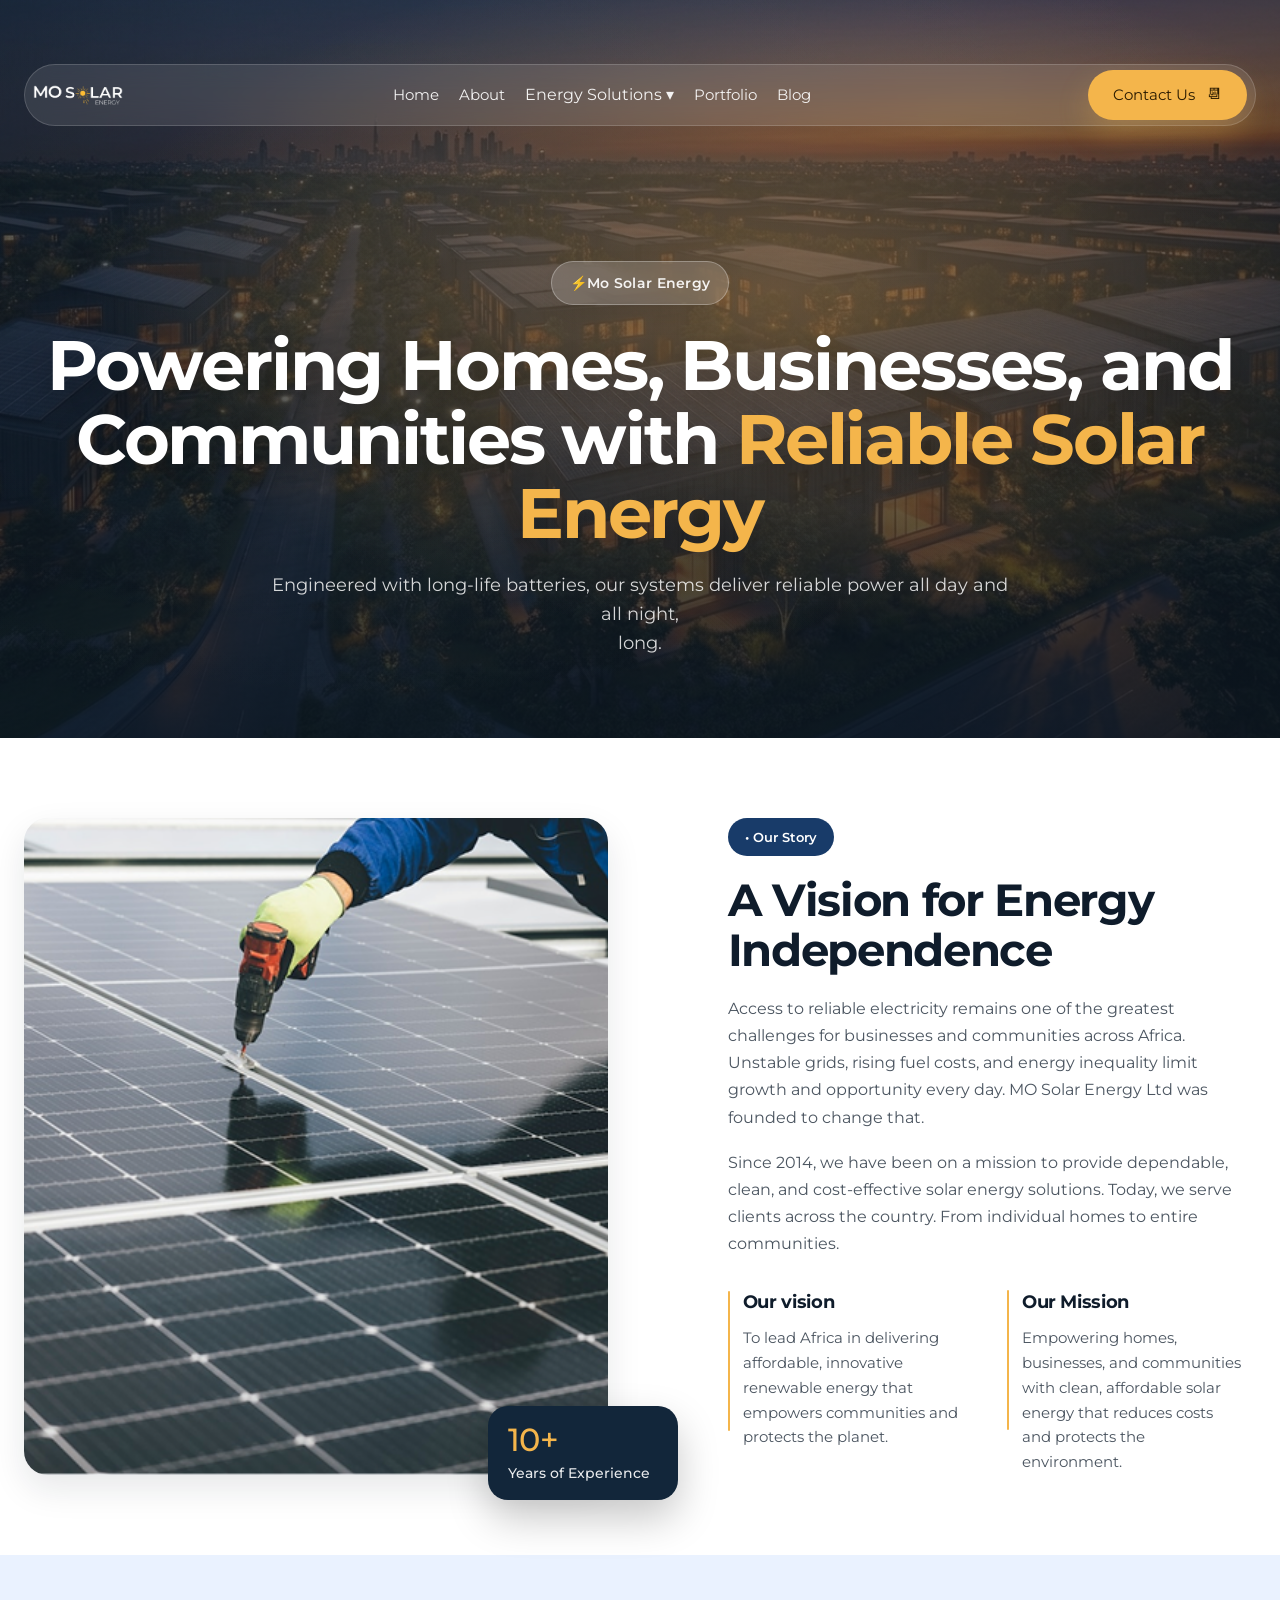
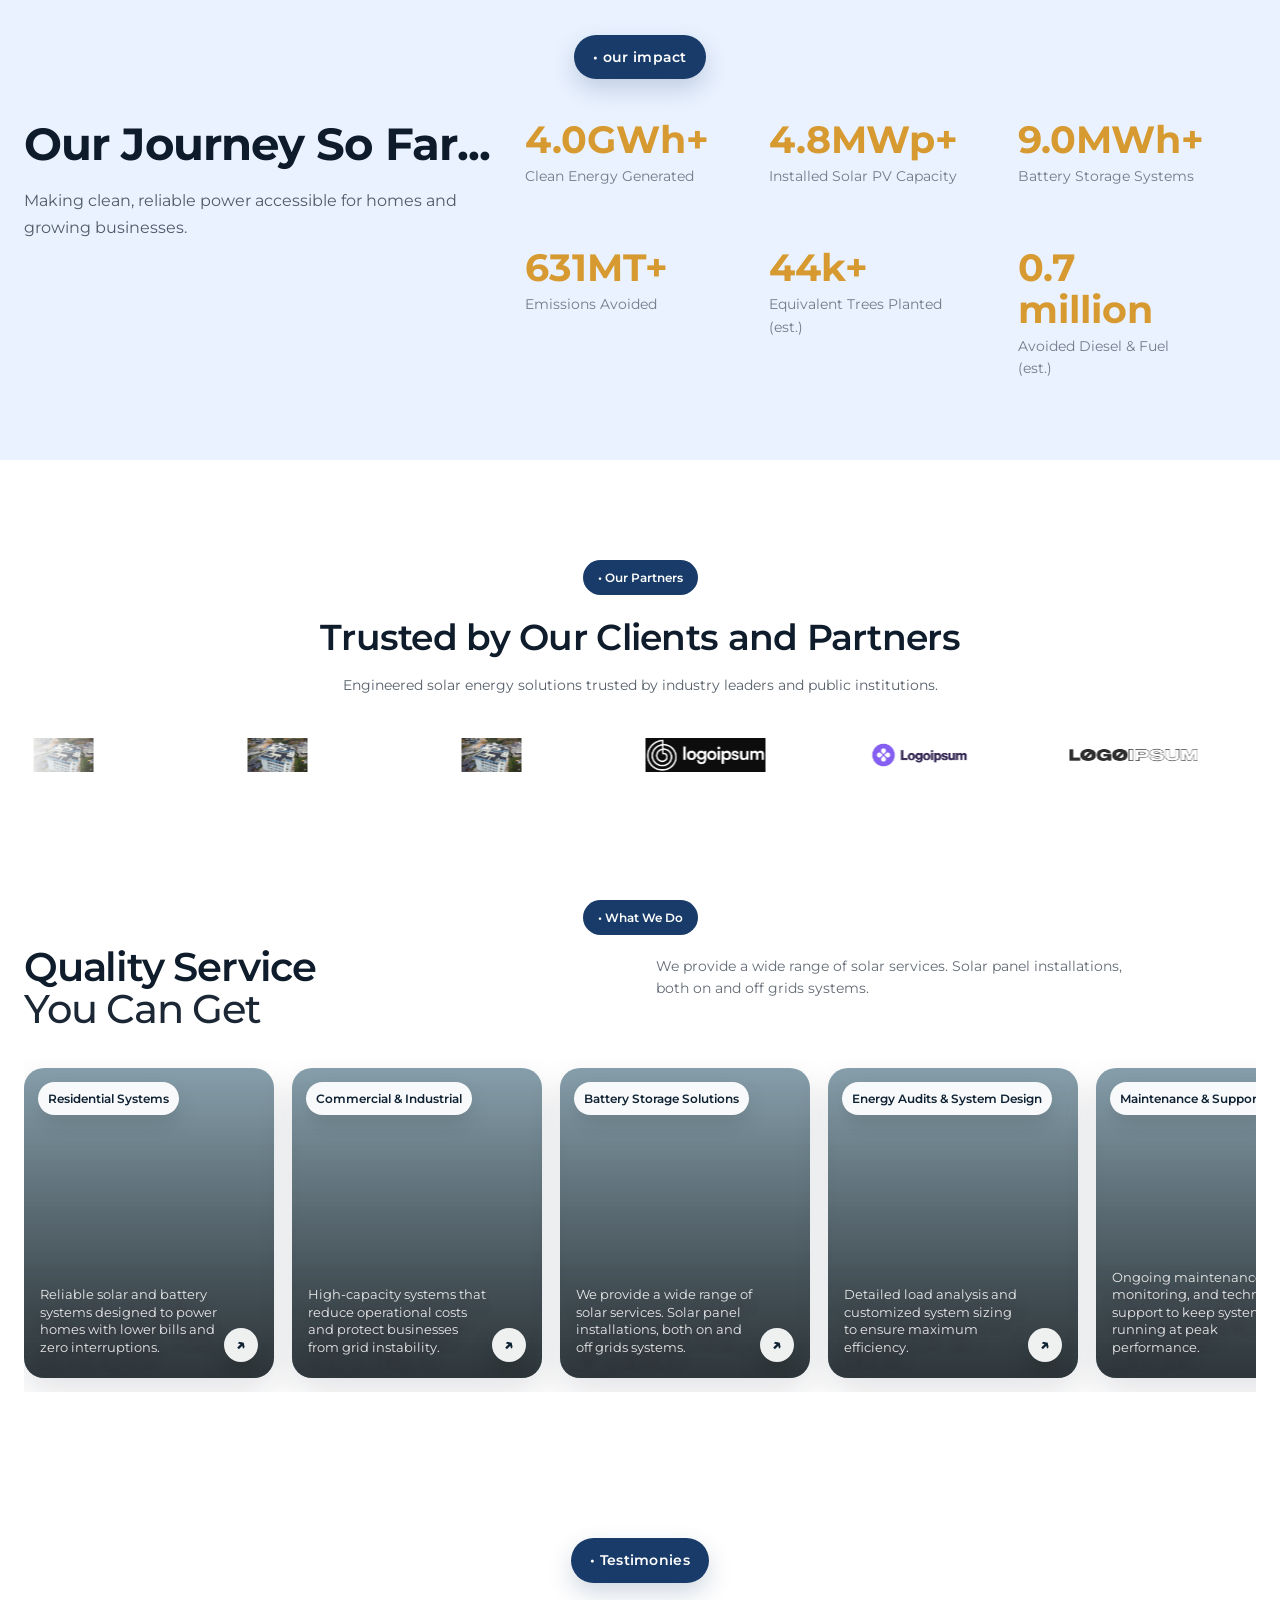
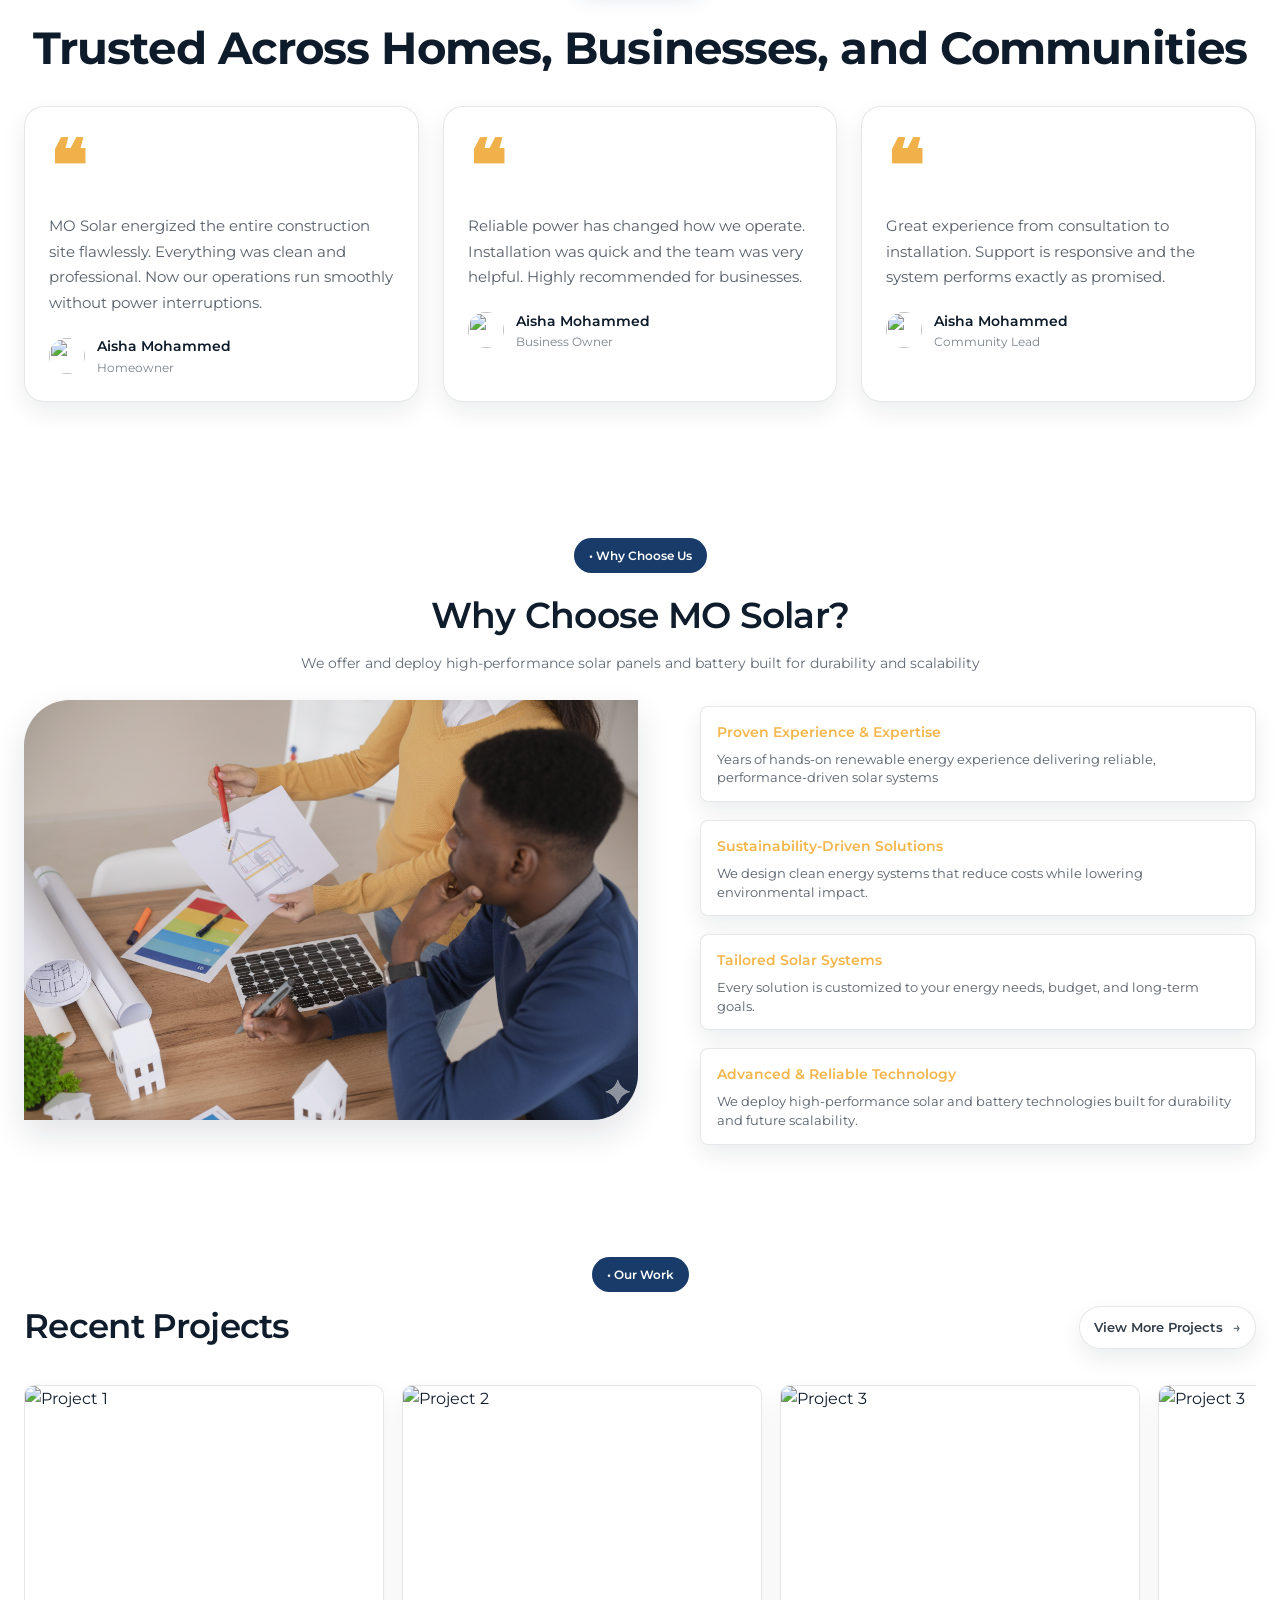
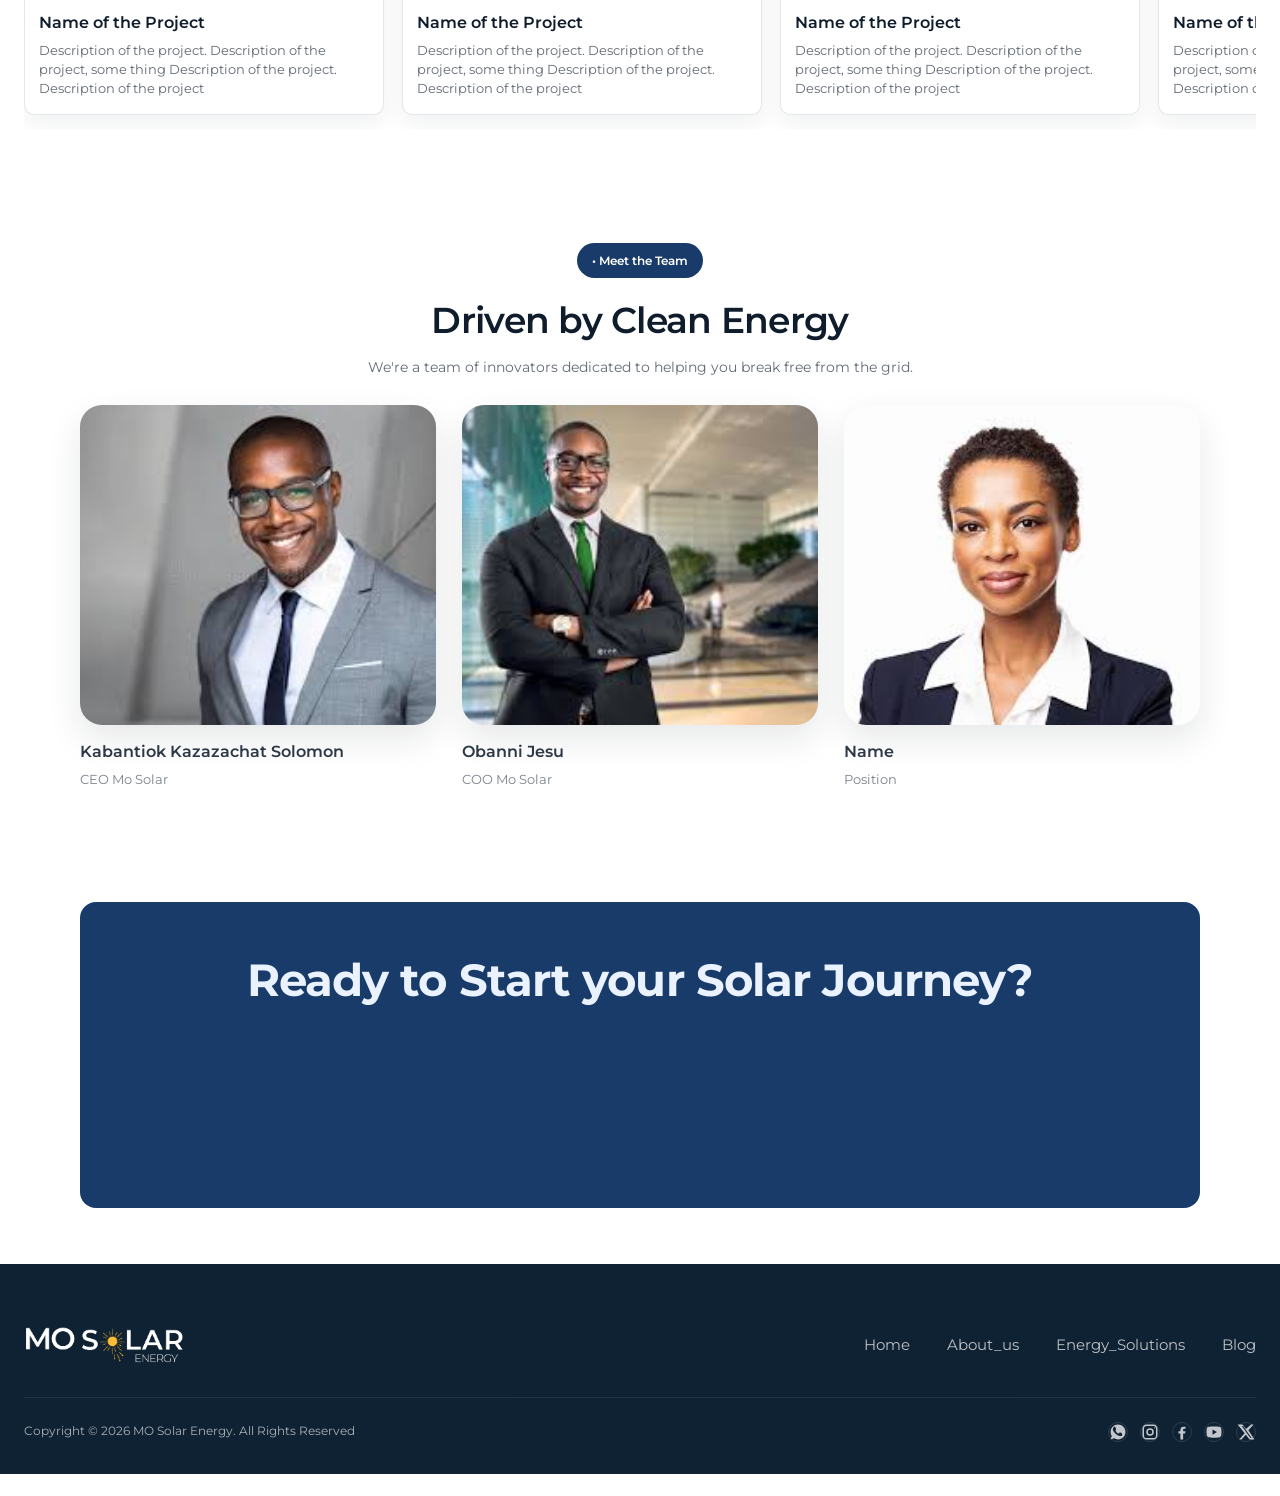
==== commit 267460d1: "Changed images" ====
--- a/about.html
+++ b/about.html
@@ -10,6 +10,7 @@
 
 <link href="https://fonts.googleapis.com/css2?family=Montserrat:wght@100;200;300;400;500;600;700;800;900&display=swap" rel="stylesheet">
   <link rel="stylesheet" href="style.css" />
+<style>:root{--hero-bg:url("IMG_S/Mo Sloar/About/Hero.png")}</style>
 </head>
 <body>
   
@@ -465,7 +466,7 @@
     <div class="chooseX__grid">
       <!-- LEFT IMAGE -->
       <div class="chooseX__imageWrap" data-animate="fade-right" data-delay="0.4">
-        <img class="chooseX__image" src="IMG_S/Images/consult_design.png" alt="Solar planning session" />
+        <img class="chooseX__image" src="IMG_S/Mo Sloar/About/Why choose Mo Solar.png" alt="Why choose MO Solar" />
       </div>
 
       <!-- RIGHT LIST -->
--- a/style.css
+++ b/style.css
@@ -154,7 +154,7 @@
   background:
     radial-gradient(1200px 600px at 60% 40%, rgba(255,180,90,.35), transparent 55%),
     linear-gradient(180deg, rgba(12,23,35,.58) 0%, rgba(12,23,35,.72) 65%, rgba(12,23,35,.82) 100%),
-    url("IMG_S/Images/banner_img.png");
+    var(--hero-bg, url("IMG_S/Images/banner_img.png"));
   background-size: cover;
   background-position: center;
   transform: scale(1.03);
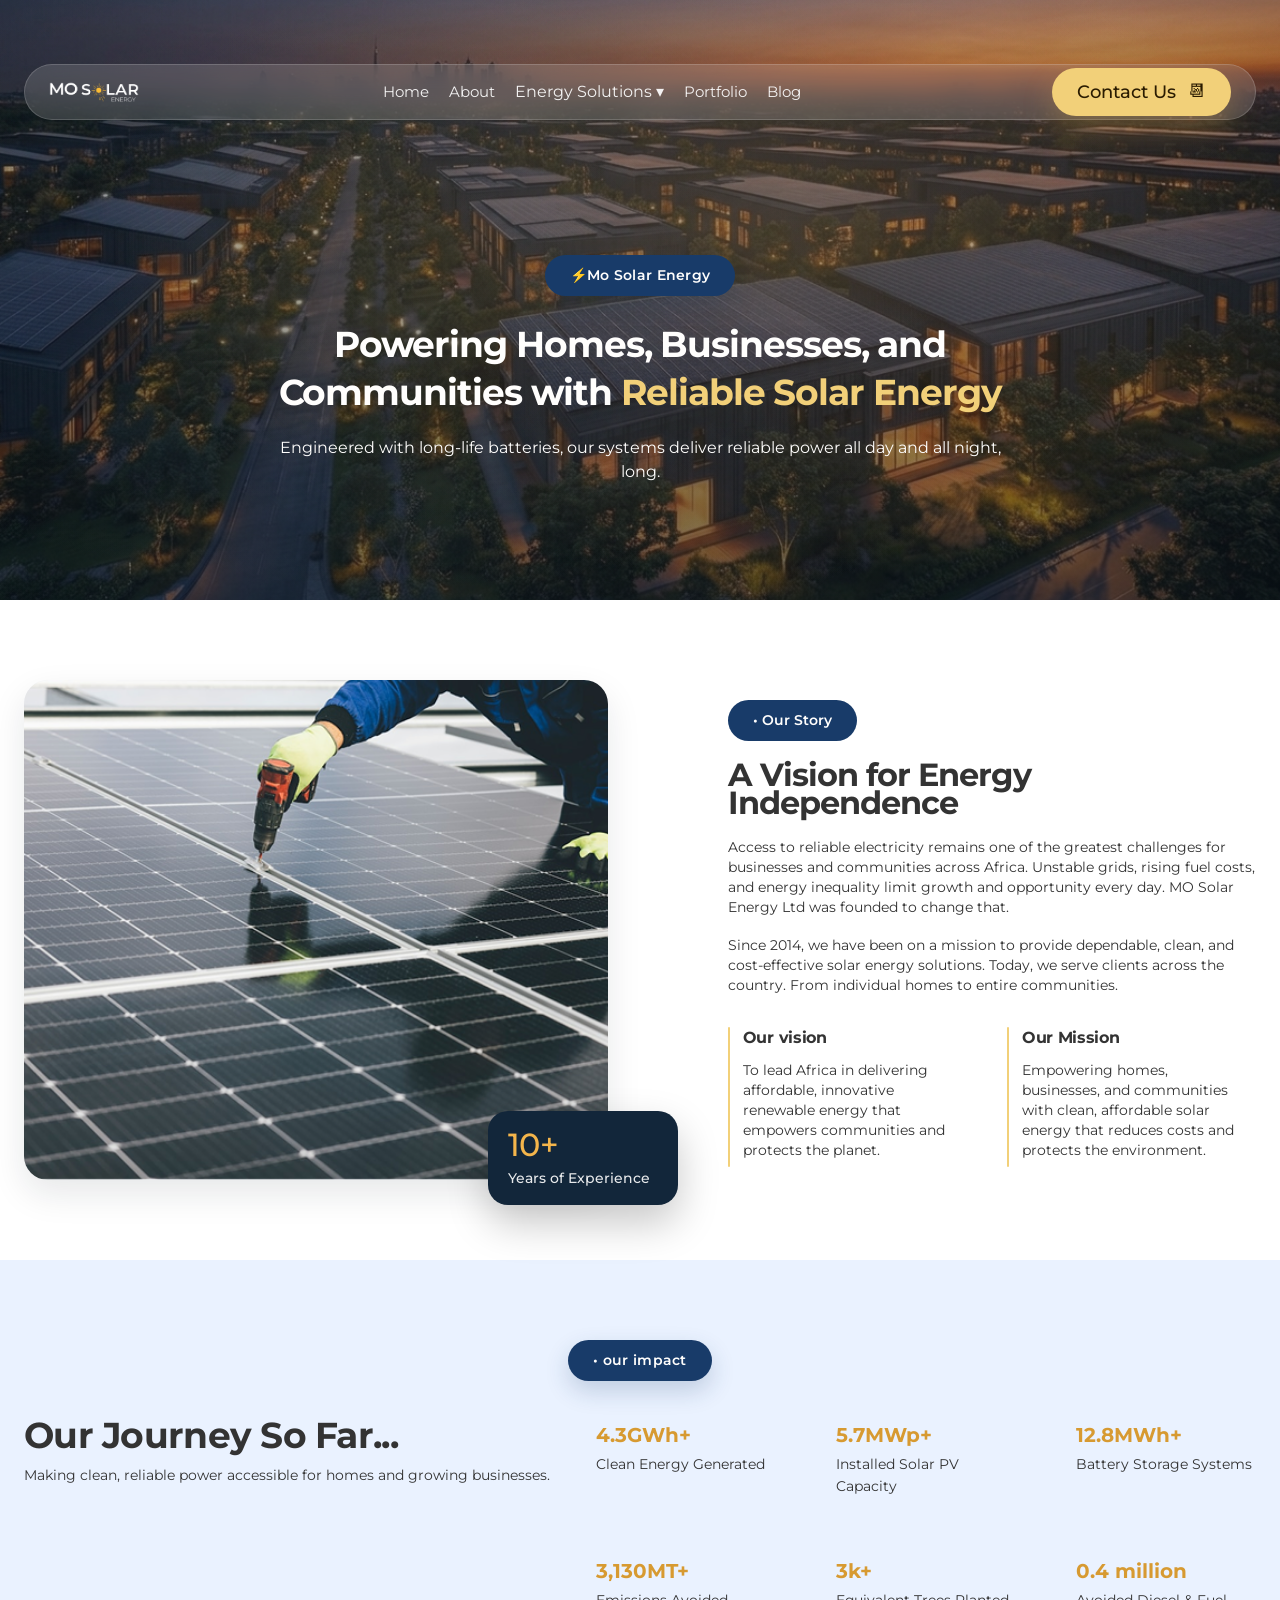
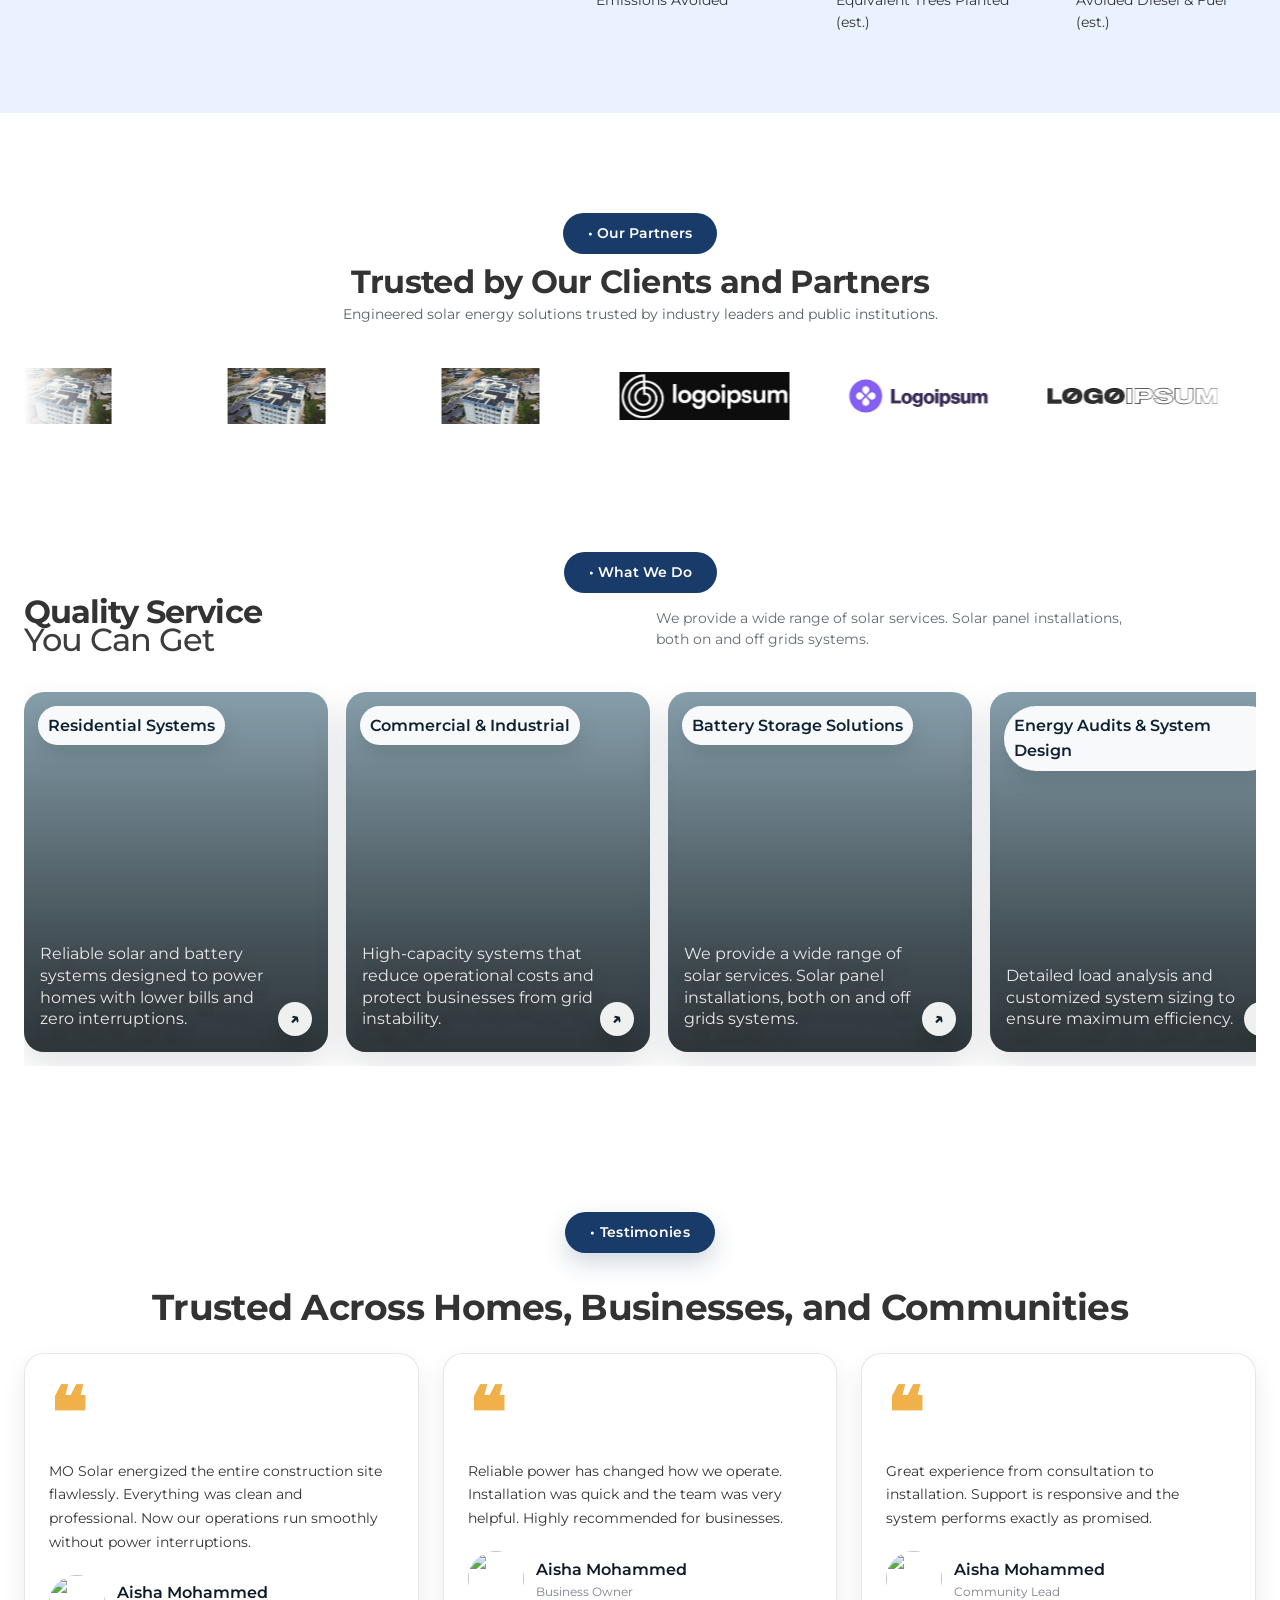
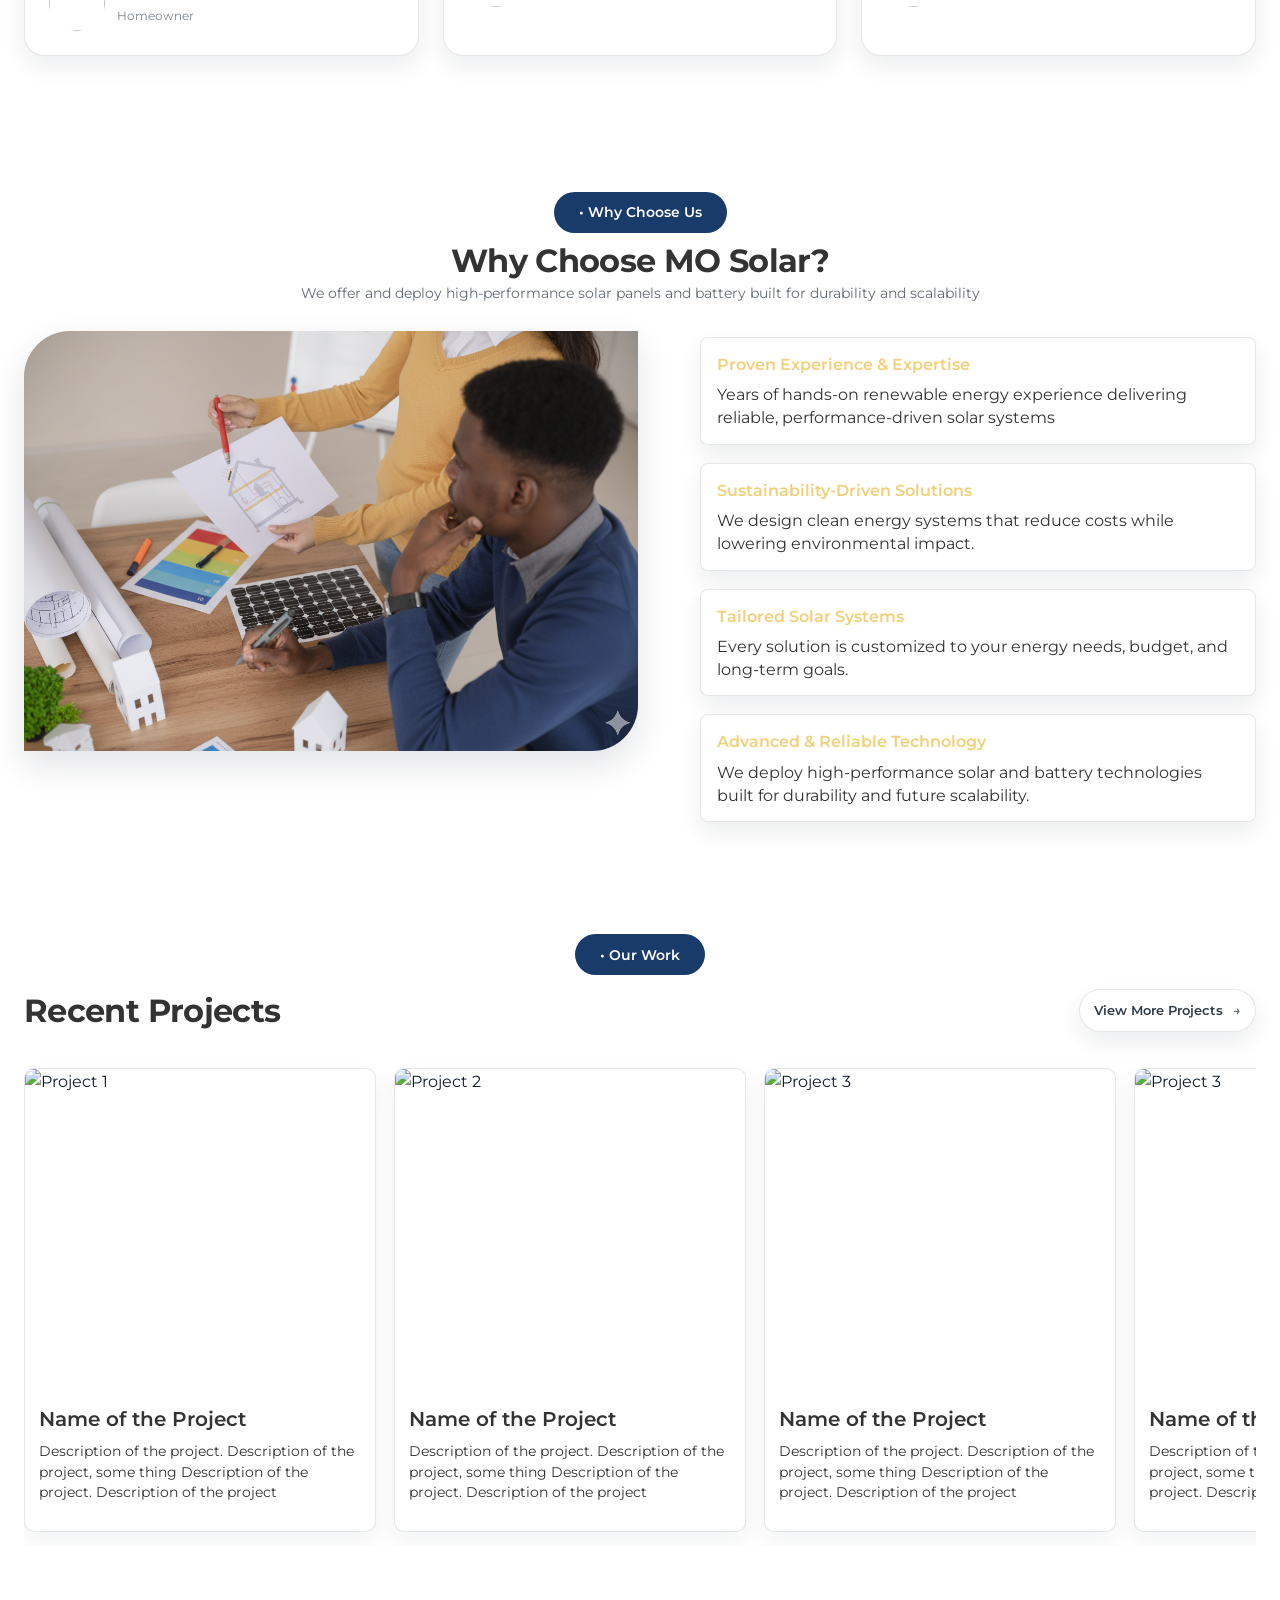
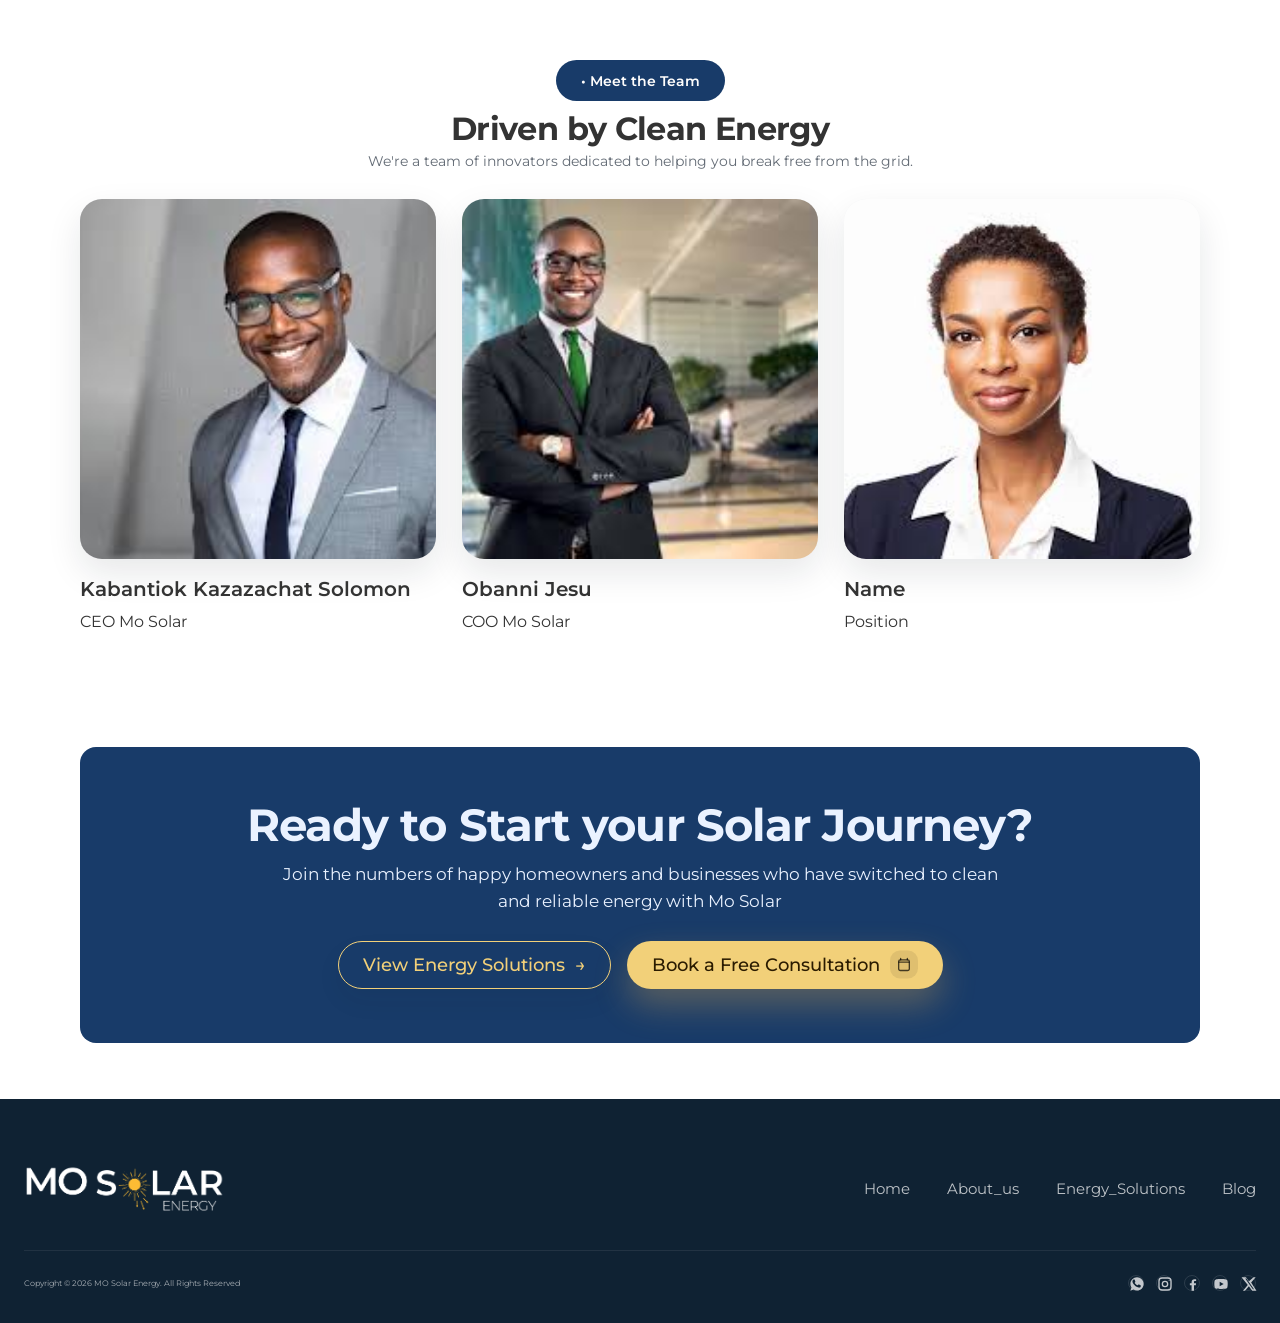
==== commit 1147ef5b: "updated all pages based on uiux designers details" ====
--- a/about.html
+++ b/about.html
@@ -51,11 +51,11 @@
     </nav>
 
     <section class="hero__content container reveal">
-      <span class="pill pill--light">⚡Mo Solar Energy</span>
+      <span class="pill pill--dark">⚡Mo Solar Energy</span>
 
       <h1 class="hero__title">
         Powering Homes, Businesses, and<br />
-        Communities with <span style="color: #f4b54b;">Reliable Solar Energy</span>
+        Communities with <span style="color: #F2D079;">Reliable Solar Energy</span>
       </h1>
 
       <p class="hero__subtitle" style="max-width: 750px;">
--- a/style.css
+++ b/style.css
@@ -7,7 +7,7 @@
   --card: #ffffff;
   --stroke: rgba(14,27,42,.10);
 
-  --accent: #f4b54b;          /* orange button */
+  --accent: #F2D079;          /* gold button */
   --accent-ink: #2a1b00;
 
   --navGlass: rgba(255,255,255,.10);
@@ -27,7 +27,7 @@
   --cta-bg: #eaf2ff;        /* light blue background */
   --cta-ink: #1a1f2a;       /* headline text */
   --cta-muted: rgba(26,31,42,.70);
-  --cta-accent: #f4b54b;    /* orange */
+  --cta-accent: #F2D079;    /* gold */
   --cta-accent-ink: #2a1b00;
   --ease-smooth: cubic-bezier(0.2, 0.8, 0.2, 1);
 }
@@ -59,26 +59,28 @@
 .band--soft{ background: var(--soft); }
 
 .h2{
-  font-size: clamp(32px, 3.5vw, 48px);
+  font-size: clamp(20px, 3vw, 36px);
   margin: 0 0 16px;
   letter-spacing: -0.02em;
-  line-height: 1.15;
+  line-height: 28px;
   font-weight: 700;
+  color: #333333;
 }
 .h2--center{ text-align:center; }
 
-.p{ margin: 0; color: var(--ink); font-size: 16px; line-height: 1.7; }
-.p--muted{ color: var(--muted); }
+.p{ margin: 0; color: #333333; font-size: 14px; line-height: 20px; }
+.p--muted{ color: #333333; }
 
 .pill{
   display:inline-flex;
   align-items:center;
   gap:12px;
-  padding: 10px 18px;
-  border-radius: 999px;
+  height: 41px;
+  padding: 0 24px;
+  border-radius: 24px;
   font-size: 14px;
+  font-weight: 600;
   letter-spacing: .02em;
-  font-weight: 600;
   border: 1px solid rgba(255,255,255,.28);
   box-shadow: 0 10px 24px rgba(0,0,0,.08);
 }
@@ -89,13 +91,13 @@
 }
 .pill--dark{
   background: #183B69;
-  color: #ffffff;
+  color: #FFFEFD;
   border-color: transparent;
   box-shadow: 0 10px 24px rgba(24,59,105,.20);
 }
-.pill--center{ 
-  display: block;
-  text-align: center;
+.pill--center{
+  display: flex;
+  justify-content: center;
   width: fit-content;
   margin: 0 auto 40px;
 }
@@ -110,14 +112,16 @@
   align-items:center;
   justify-content:center;
   gap:12px;
-  padding: 12px 24px;
-  border-radius: 999px;
+  height: 48px;
+  padding: 0 24px;
+  border-radius: 80px;
   border: 1px solid transparent;
   cursor:pointer;
   user-select:none;
   white-space:nowrap;
   transition: transform .22s ease, box-shadow .22s ease, background-color .22s ease, border-color .22s ease, opacity .22s ease;
-  font-size: 15px;
+  font-size: 18px;
+  font-weight: 500;
 }
 .btn .arrow{ transform: translateY(-1px); }
 .btn:focus-visible{
@@ -130,9 +134,9 @@
   box-shadow: 0 14px 30px rgba(244,181,75,.28);
 }
 .btn--ghost{
-  background: rgba(255,255,255,.12);
-  border-color: rgba(255,255,255,.25);
-  color: rgba(255,255,255,.92);
+  background: transparent;
+  border: 1.5px solid #F2D079;
+  color: #F2D079;
   backdrop-filter: blur(10px);
 }
 .btn--pill{ border-radius: 999px; }
@@ -152,8 +156,8 @@
 .hero__bg{
   position:absolute; inset:0;
   background:
-    radial-gradient(1200px 600px at 60% 40%, rgba(255,180,90,.35), transparent 55%),
-    linear-gradient(180deg, rgba(12,23,35,.58) 0%, rgba(12,23,35,.72) 65%, rgba(12,23,35,.82) 100%),
+    radial-gradient(1200px 600px at 60% 40%, rgba(255,180,90,.20), transparent 55%),
+    linear-gradient(180deg, rgba(12,23,35,.30) 0%, rgba(12,23,35,.45) 65%, rgba(12,23,35,.55) 100%),
     var(--hero-bg, url("IMG_S/Images/banner_img.png"));
   background-size: cover;
   background-position: center;
@@ -171,14 +175,14 @@
 align-items:center;
 justify-content:space-between;
 gap:20px;
-padding:0 8px;
-border-radius:999px;
-background:rgba(255,255,255,.10);
+padding:0 24px;
+border-radius:80px;
+background:rgba(255,254,253,.15);
 border:1px solid rgba(255,255,255,.16);
 backdrop-filter:blur(12px);
 margin-top:40px;
 margin-bottom:55px;
-min-height:62px;
+min-height:56px;
 }
 .brand{
   display:flex;
@@ -308,17 +312,20 @@
 }
 .hero__title{
   margin: 24px 0 20px;
-  font-size: clamp(40px, 5.5vw, 72px);
-  line-height: 1.05;
+  font-size: 36px;
+  font-weight: 700;
+  line-height: 48px;
   letter-spacing: -0.03em;
+  color: #FFFEFD;
   text-shadow: 0 14px 30px rgba(0,0,0,.25);
 }
 .hero__subtitle{
   margin: 0 auto;
   max-width: 640px;
-  font-size: 18px;
-  color: rgba(255,255,255,.82);
-  line-height: 1.6;
+  font-size: 16px;
+  font-weight: 400;
+  color: #FFFEFD;
+  line-height: 24px;
 }
 .hero__actions{
   margin-top: 32px;
@@ -341,7 +348,7 @@
   box-shadow: var(--shadow);
   border: 1px solid rgba(14,27,42,.08);
 }
-.wide-image img{ width:100%; height: 280px; object-fit: cover; }
+.wide-image img{ width:100%; height: 248px; object-fit: cover; }
 
 .feature-grid{
   margin-top: 32px;
@@ -360,6 +367,7 @@
   opacity: 0;
   transform: translateY(20px);
   transition: opacity 0.5s ease, transform 0.5s ease, box-shadow 0.22s ease;
+  min-height: 212px;
 }
 .feature-card.is-in {
   opacity: 1;
@@ -373,8 +381,8 @@
   display:grid; place-items:center;
   background: rgba(255,255,255,.75);
 }
-.feature-card h3{ margin: 0 0 8px; font-size: 18px; font-weight: 700; }
-.feature-card p{ margin: 0; font-size: 15px; color: var(--muted2); line-height: 1.6; }
+.feature-card h3{ margin: 0 0 8px; font-size: 18px; font-weight: 700; color: #333333; }
+.feature-card p{ margin: 0; font-size: 16px; color: #333333; line-height: 1.6; }
 .feature-card:hover{ transform: translateY(-4px); box-shadow: var(--shadow2); }
 
 .service-grid{
@@ -393,6 +401,7 @@
   opacity: 0;
   transform: translateY(20px);
   transition: opacity 0.5s ease, transform 0.5s ease, box-shadow 0.22s ease;
+  min-height: 424px;
 }
 .service-card.is-in {
   opacity: 1;
@@ -400,20 +409,21 @@
 }
 .service-card__img img{
   width:100%;
-  height: 400px;
+  height: 288px;
   object-fit: cover;
   padding: 10px 14px;
   border-radius: 18px;
 }
 .service-card h3{
   margin: 20px 20px 8px;
-  font-size: 19px;
+  font-size: 18px;
   font-weight: 700;
+  color: #333333;
 }
 .service-card p{
   margin: 0 20px 24px;
-  font-size: 15px;
-  color: var(--muted2);
+  font-size: 16px;
+  color: #333333;
   line-height: 1.6;
 }
 .service-card:hover{ transform: translateY(-4px); box-shadow: var(--shadow2); }
@@ -445,13 +455,14 @@
 .stat__value{
   font-weight: 700;
   color: #d79a31;
-  font-size: 38px;
-  line-height: 1.1;
+  font-size: 20px;
+  line-height: 28px;
   margin-bottom: 4px;
 }
 .stat__label{
   font-size: 14px;
-  color: var(--muted2);
+  line-height: 22px;
+  color: #333333;
 }
 
 .test-grid{
@@ -470,6 +481,7 @@
   opacity: 0;
   transform: translateY(20px);
   transition: opacity 0.5s ease, transform 0.5s ease, box-shadow 0.22s ease;
+  min-height: 293px;
 }
 .quote-card.is-in {
   opacity: 1;
@@ -485,8 +497,8 @@
 }
 .quote-card p{
   margin: 0 0 20px;
-  font-size: 15px;
-  color: var(--muted);
+  font-size: 14px;
+  color: #333333;
   line-height: 1.7;
 }
 .quote-card__who{
@@ -495,11 +507,11 @@
   align-items:center;
 }
 .quote-card__who img{
-  width: 36px; height: 36px;
+  width: 56px; height: 56px;
   border-radius: 999px;
   object-fit: cover;
 }
-.who__name{ font-size: 14px; font-weight: 600; }
+.who__name{ font-size: 16px; font-weight: 600; }
 .who__role{ font-size: 12px; color: var(--muted2); }
 
 
@@ -524,7 +536,7 @@
   background: var(--card);
   border: 1px solid rgba(14, 27, 42, 0.10);
   border-radius: var(--r-lg);
-  padding: 28px; /* Increased padding for larger feel */
+  padding: 28px;
   box-shadow: 0 10px 24px rgba(14, 27, 42, 0.08);
   transition: transform 0.22s ease, box-shadow 0.22s ease;
   opacity: 0;
@@ -532,6 +544,7 @@
   transition: opacity 0.5s ease, transform 0.5s ease, box-shadow 0.22s ease;
   height: fit-content;
   width: 90%;
+  min-height: 229px;
 }
 
 .purpose-card.is-in {
@@ -602,8 +615,8 @@
 }
 
 .purpose-card__icon {
-  width: 80px; 
-  height: 80px; 
+  width: 100px;
+  height: 100px;
   border-radius: 999px;
   border: 2px solid rgba(14, 27, 42, 0.10);
   display: grid;
@@ -613,13 +626,13 @@
 }
 
 .purpose-card__icon img {
-  max-width: 60px; 
-  max-height: 60px; 
+  max-width: 100px;
+  max-height: 100px;
 }
 
 .purpose-card h3 {
-  margin: 0 0 12px; 
-  font-size: 20px; 
+  margin: 0 0 12px;
+  font-size: 18px;
   font-weight: 600;
   line-height: 1.3;
   color: var(--accent);
@@ -627,12 +640,12 @@
 
 .purpose-card p {
   margin: 0;
-  font-size: 16px; /* Increased from 14px */
-  color: var(--muted2);
-  line-height: 1.5; /* Improved readability */
+  font-size: 14px;
+  color: #333333;
+  line-height: 1.5;
   overflow: hidden;
   display: -webkit-box;
-  -webkit-line-clamp: 4; /* Increased from 3 to show more text */
+  -webkit-line-clamp: 4;
   -webkit-box-orient: vertical;
 }
 
@@ -774,17 +787,19 @@
   justify-content:space-between;
   align-items:center;
   gap: 12px;
-  padding: 18px 22px;
-  border-radius: var(--r-md);
+  min-height: 65px;
+  padding: 12px 24px;
+  border-radius: 16px;
   border: 1px solid rgba(14,27,42,.10);
-  background: #fff;
+  background: #F9FBFE;
   box-shadow: 0 10px 24px rgba(14,27,42,.06);
   cursor:pointer;
   transition: transform .2s ease, box-shadow .2s ease;
   text-align:left;
   margin-bottom: 12px;
-  font-size: 16px;
+  font-size: 14px;
   font-weight: 600;
+  color: #333333;
 }
 .acc__item:hover{ transform: translateY(-2px); box-shadow: 0 14px 30px rgba(14,27,42,.10); }
 .acc__chev{ 
@@ -828,8 +843,8 @@
   gap: 12px;
 }
 .footer__logo img {
-  width: 160px;
-  height: auto;
+  width: 200px;
+  height: 59px;
   object-fit: contain;
 }
 .footer__text{
@@ -854,7 +869,7 @@
   align-items:center;
   gap: 20px;
   opacity: .75;
-  font-size: 14px;
+  font-size: 10px;
   padding-top: 24px;
   border-top: 1px solid rgba(255,255,255,.1);
 }
@@ -1135,12 +1150,13 @@
   display: inline-flex;
   align-items: center;
   gap: 10px;
-  padding: 14px 22px;
-  border-radius: 999px;
+  height: 48px;
+  padding: 0 24px;
+  border-radius: 80px;
   border: 1px solid transparent;
   text-decoration: none;
-  font-weight: 600;
-  font-size: 15px;
+  font-weight: 500;
+  font-size: 18px;
   line-height: 1;
   transition: transform .25s var(--ease-smooth),
               box-shadow .25s var(--ease-smooth),
@@ -1167,9 +1183,9 @@
 }
 
 .cta-btn--ghost{
-  background: rgba(255,255,255,.0);
-  border-color: rgba(244,181,75,.65);
-  color: rgba(244,181,75,.95);
+  background: transparent;
+  border: 1.5px solid #F2D079;
+  color: #F2D079;
   box-shadow: 0 12px 26px rgba(14,27,42,.06);
 }
 
@@ -1223,15 +1239,15 @@
 
 /* Footer social icons */
 .footer__social--icons a{
-  width: 20px;
-  height: 20px;
+  width: 16px;
+  height: 16px;
   border-radius: 999px;
   display:grid;
   place-items:center;
   color: #fff;
   transition: transform .25s var(--about-ease), background-color .25s var(--about-ease);
 }
-.footer__social--icons a svg{ width: 18px; height: 18px; display:block; }
+.footer__social--icons a svg{ width: 16px; height: 16px; display:block; }
 .footer__social--icons a:hover{ transform: translateY(-2px); background: rgba(255,255,255,.08); }
 
 /* Reduced motion */
@@ -1277,14 +1293,14 @@
 /* LEFT IMAGE */
 .about-storyX__media {
   position: relative;
-  border-radius: 24px; /* Slightly larger radius */
-  overflow: visible; /* Changed from 'hidden' to 'visible' so badge can be seen */
+  border-radius: 24px;
+  overflow: visible;
   background: #f3f5f7;
   box-shadow: 0 14px 34px rgba(15,28,43,.10);
-  height: 100%; /* Take full height of grid cell */
-  min-height: 500px; /* Increased minimum height */
+  height: 100%;
+  min-height: 500px;
   display: flex;
-  align-items: flex-end; /* Align image to bottom */
+  align-items: flex-end;
 }
 
 /* Image styling - now fills the container properly */
@@ -1342,11 +1358,12 @@
   display: inline-flex;
   align-items: center;
   justify-content: center;
-  padding: 8px 16px;
-  border-radius: 999px;
-  font-size: 13px;
+  height: 41px;
+  padding: 0 24px;
+  border-radius: 24px;
+  font-size: 14px;
   font-weight: 600;
-  color: #ffffff;
+  color: #FFFEFD;
   background: #183B69;
   border: 1px solid transparent;
   box-shadow: none;
@@ -1355,19 +1372,19 @@
 /* Headline */
 .about-storyX__title {
   margin: 20px 0 20px;
-  font-size: clamp(34px, 3.5vw, 52px);
+  font-size: clamp(20px, 2.5vw, 32px);
   font-weight: 700;
   letter-spacing: -0.03em;
-  line-height: 1.1;
-  color: #0f1c2b;
+  line-height: 28px;
+  color: #333333;
 }
 
 /* Paragraphs */
 .about-storyX__para {
   margin: 0;
-  font-size: 16px;
-  line-height: 1.7;
-  color: rgba(15,28,43,.75);
+  font-size: 14px;
+  line-height: 20px;
+  color: #333333;
   max-width: 560px;
 }
 
@@ -1398,7 +1415,7 @@
   width: 2px;
   height: 140px;
   border-radius: 999px;
-  background: #f4b54b;
+  background: #F2D079;
   opacity: 1;
   z-index: 1;
 }
@@ -1417,7 +1434,7 @@
   width: 2px;
   height: 140px;
   border-radius: 999px;
-  background: #f4b54b;
+  background: #F2D079;
   opacity: 1;
   z-index: 1;
 }
@@ -1431,17 +1448,17 @@
 
 .about-storyX__vmTitle {
   margin: 0 0 10px;
-  font-size: 18px;
+  font-size: 16px;
   font-weight: 700;
-  color: #0f1c2b;
+  color: #333333;
   letter-spacing: -0.02em;
 }
 
 .about-storyX__vmText {
   margin: 0;
-  font-size: 15px;
-  line-height: 1.65;
-  color: rgba(15,28,43,.75);
+  font-size: 14px;
+  line-height: 20px;
+  color: #333333;
   max-width: 280px;
 }
 
@@ -1538,7 +1555,7 @@
 
   .about-storyX__pill {
     background: #183B69;
-    color: #ffffff;
+    color: #FFFEFD;
     border-color: transparent;
     box-shadow: none;
   }
@@ -1636,11 +1653,12 @@
   display: inline-flex;
   align-items: center;
   justify-content: center;
-  padding: 7px 14px;
-  border-radius: 999px;
-  font-size: 12px;
+  height: 41px;
+  padding: 0 24px;
+  border-radius: 24px;
+  font-size: 14px;
   font-weight: 600;
-  color: #ffffff;
+  color: #FFFEFD;
   background: #183B69;
   border: 1px solid transparent;
   box-shadow: none;
@@ -1650,10 +1668,11 @@
 /* Heading + subheading */
 .partnersX__title{
   margin: 0 0 8px;
-  font-size: clamp(24px, 3.2vw, 36px);
-  font-weight: 600;
+  font-size: clamp(20px, 2.5vw, 32px);
+  font-weight: 700;
+  line-height: 28px;
   letter-spacing: -0.02em;
-  color: #0f1c2b;
+  color: #333333;
 }
 
 .partnersX__subtitle{
@@ -1716,14 +1735,14 @@
   display:flex;
   align-items:center;
   justify-content:center;
-  height: 50px;          /* close to screenshot height */
-  min-width: 180px;      /* keeps spacing consistent */
+  height: 72px;
+  min-width: 180px;
   opacity: .95;
 }
 
 /* Actual logo image */
 .partnersX__logo img{
-  height: 34px;          /* logo size like screenshot */
+  height: 56px;
   width: auto;
   max-width: 170px;
   display:block;
@@ -1811,11 +1830,12 @@
   display: inline-flex;
   align-items: center;
   justify-content: center;
-  padding: 7px 14px;
-  border-radius: 999px;
-  font-size: 12px;
+  height: 41px;
+  padding: 0 24px;
+  border-radius: 24px;
+  font-size: 14px;
   font-weight: 600;
-  color: #ffffff;
+  color: #FFFEFD;
   background: #183B69;
   border: 1px solid transparent;
   box-shadow: none;
@@ -1827,10 +1847,11 @@
 
 .servicesX__title {
   margin: 0;
-  font-size: clamp(28px, 3.2vw, 40px);
-  font-weight: 600;
+  font-size: clamp(20px, 2.5vw, 32px);
+  font-weight: 700;
   letter-spacing: -0.03em;
-  line-height: 1.05;
+  line-height: 28px;
+  color: #333333;
 }
 
 .servicesX__titleLight {
@@ -1875,8 +1896,8 @@
 
 .servicesX__card {
   position: relative;
-  flex: 0 0 250px;
-  height: 310px;
+  flex: 0 0 304px;
+  height: 360px;
   border-radius: 20px;
   overflow: hidden;
   background:
@@ -1919,7 +1940,7 @@
   color: #0f2233;
   padding: 7px 10px;
   border-radius: 999px;
-  font-size: 12px;
+  font-size: 16px;
   font-weight: 600;
   box-shadow: 0 10px 22px rgba(0,0,0,.10);
 }
@@ -1931,7 +1952,7 @@
   bottom: 22px;
   z-index: 2;
   margin: 0;
-  font-size: 13px;
+  font-size: 16px;
   line-height: 1.35;
   color: rgba(255,255,255,.88);
   text-shadow: 0 10px 24px rgba(0,0,0,.30);
@@ -2019,11 +2040,12 @@
   display: inline-flex;
   align-items: center;
   justify-content: center;
-  padding: 7px 14px;
-  border-radius: 999px;
-  font-size: 12px;
+  height: 41px;
+  padding: 0 24px;
+  border-radius: 24px;
+  font-size: 14px;
   font-weight: 600;
-  color: #ffffff;
+  color: #FFFEFD;
   background: #183B69;
   border: 1px solid transparent;
   box-shadow: none;
@@ -2033,9 +2055,11 @@
 /* title + subtitle */
 .chooseX__title{
   margin: 0 0 8px;
-  font-size: clamp(24px, 3.2vw, 36px);
-  font-weight: 600;
+  font-size: clamp(20px, 2.5vw, 32px);
+  font-weight: 700;
+  line-height: 28px;
   letter-spacing: -0.02em;
+  color: #333333;
 }
 
 .chooseX__subtitle{
@@ -2056,17 +2080,15 @@
   text-align: left;
 }
 
-/* LEFT image wrapper
-   curved on two opposite sides like screenshot */
+/* LEFT image wrapper */
 .chooseX__imageWrap{
   overflow: hidden;
-  /* Two opposite corners are "more curved" */
-  border-radius: 46px 0px 46px 0px;  /* TL / TR / BR / BL */
+  border-radius: 46px 0px 46px 0px;
   box-shadow: 0 14px 34px rgba(15,28,43,.12);
   background: #f2f4f6;
 }
 
-/* image size & crop like screenshot */
+/* image size & crop */
 .chooseX__image{
   width: 100%;
   height: 420px;
@@ -2092,16 +2114,16 @@
 
 .chooseX__cardTitle{
   margin: 0 0 6px;
-  font-size: 14px;
+  font-size: 16px;
   font-weight: 600;
-  color: #f4b54b; /* orange title like screenshot */
+  color: #F2D079;
 }
 
 .chooseX__cardText{
   margin: 0;
-  font-size: 13px;
+  font-size: 16px;
   line-height: 1.45;
-  color: rgba(15,28,43,.70);
+  color: #333333;
 }
 
 /* responsive */
@@ -2151,19 +2173,19 @@
 
 /* pill */
 .projectsX__pill{
-  display: inline-flex;
+  display: flex;
   align-items: center;
   justify-content: center;
-  padding: 7px 14px;
-  border-radius: 999px;
-  font-size: 12px;
+  height: 41px;
+  padding: 0 24px;
+  border-radius: 24px;
+  font-size: 14px;
   font-weight: 600;
-  color: #ffffff;
+  color: #FFFEFD;
   background: #183B69;
   border: 1px solid transparent;
   box-shadow: none;
   margin: 0 auto 14px;
-  display: flex;
   width: fit-content;
 }
 
@@ -2179,10 +2201,11 @@
 /* “Recent Projects” slightly left (not centered) */
 .projectsX__title{
   margin: 0;
-  font-size: clamp(22px, 3vw, 34px);
-  font-weight: 600;
+  font-size: clamp(20px, 2.5vw, 32px);
+  font-weight: 700;
   letter-spacing: -0.02em;
-  line-height: 1.1;
+  line-height: 28px;
+  color: #333333;
 }
 
 /* View More button right */
@@ -2238,7 +2261,8 @@
 
 /* Card */
 .projectsX__card{
-  flex: 0 0 360px;           /* matches screenshot card width */
+  flex: 0 0 352px;
+  height: 464px;
   border-radius: 10px;
   overflow: hidden;
   background: #fff;
@@ -2255,7 +2279,7 @@
 
 .projectsX__img{
   width: 100%;
-  height: 210px;             /* screenshot image height */
+  height: 320px;
   object-fit: cover;
   display: block;
 }
@@ -2266,16 +2290,16 @@
 
 .projectsX__cardTitle{
   margin: 0 0 6px;
-  font-size: 16px;
+  font-size: 20px;
   font-weight: 600;
-  color: #0f1c2b;
+  color: #333333;
 }
 
 .projectsX__cardText{
   margin: 0;
-  font-size: 13px;
+  font-size: 14px;
   line-height: 1.45;
-  color: rgba(15,28,43,.66);
+  color: #333333;
 }
 
 /* Drag cursor */
@@ -2324,11 +2348,12 @@
   display: inline-flex;
   align-items: center;
   justify-content: center;
-  padding: 7px 14px;
-  border-radius: 999px;
-  font-size: 12px;
+  height: 41px;
+  padding: 0 24px;
+  border-radius: 24px;
+  font-size: 14px;
   font-weight: 600;
-  color: #ffffff;
+  color: #FFFEFD;
   background: #183B69;
   border: 1px solid transparent;
   box-shadow: none;
@@ -2338,10 +2363,11 @@
 /* title + subtitle */
 .teamX__title{
   margin: 0 0 8px;
-  font-size: clamp(24px, 3.2vw, 36px);
-  font-weight: 600;
+  font-size: clamp(20px, 2.5vw, 32px);
+  font-weight: 700;
+  line-height: 28px;
   letter-spacing: -0.02em;
-  color: #0f1c2b;
+  color: #333333;
 }
 
 .teamX__subtitle{
@@ -2375,10 +2401,10 @@
   box-shadow: 0 14px 34px rgba(15,28,43,.10);
 }
 
-/* image sizing matches screenshot proportions */
+/* image sizing */
 .teamX__photo{
   width: 100%;
-  height: 320px;         /* key: tall portrait style */
+  height: 360px;
   object-fit: cover;
   display: block;
 }
@@ -2386,15 +2412,15 @@
 /* name + role below */
 .teamX__name{
   margin-top: 14px;
-  font-size: 16px;
+  font-size: 20px;
   font-weight: 600;
-  color: rgba(15,28,43,.88);
+  color: #333333;
 }
 
 .teamX__role{
   margin-top: 4px;
-  font-size: 13px;
-  color: rgba(15,28,43,.55);
+  font-size: 16px;
+  color: #333333;
 }
 
 /* Responsive */
@@ -2404,7 +2430,7 @@
     gap: 18px;
   }
   .teamX__photo{
-    height: 300px;
+    height: 360px;
   }
 }
 
@@ -2416,7 +2442,7 @@
     padding: 44px 0;
   }
   .teamX__photo{
-    height: 260px;
+    height: 300px;
   }
   .teamX__photoWrap{
     border-radius: 18px;
@@ -2464,22 +2490,23 @@
   display: inline-flex;
   align-items: center;
   justify-content: center;
-  padding: 8px 14px;
-  border-radius: 999px;
+  height: 41px;
+  padding: 0 24px;
+  border-radius: 24px;
   background: #183B69;
-  color: #ffffff;
+  color: #FFFEFD;
   border: 1px solid transparent;
   box-shadow: none;
-  font-size: 12px;
+  font-size: 14px;
   font-weight: 600;
   line-height: 1;
 }
 
 .ps-core-services__title {
   margin: 22px 0 10px;
-  color: var(--pscs-text);
-  font-size: clamp(30px, 4vw, 52px);
-  line-height: 1.08;
+  color: #333333;
+  font-size: clamp(20px, 2.5vw, 32px);
+  line-height: 28px;
   font-weight: 700;
   letter-spacing: -0.03em;
 }
@@ -2490,7 +2517,7 @@
   height: 5px;
   border-radius: 999px;
   margin: 0 auto;
-  background: #f2a20d;
+  background: #F2D079;
 }
 
 .ps-core-services__grid {
@@ -2507,7 +2534,7 @@
   border-radius: var(--pscs-radius);
   box-shadow: var(--pscs-shadow);
   padding: 18px 18px 18px;
-  min-height: 290px;
+  min-height: 424px;
   display: flex;
   flex-direction: column;
   transition:
@@ -2540,8 +2567,8 @@
 }
 
 .ps-core-services__icon-bg {
-  width: 42px;
-  height: 42px;
+  width: 56px;
+  height: 56px;
   border-radius: 14px;
   display: inline-flex;
   align-items: center;
@@ -2574,18 +2601,18 @@
 }
 
 .ps-core-services__icon {
-  width: 21px;
-  height: 21px;
+  width: 28px;
+  height: 28px;
 }
 
 .ps-core-services__card-title {
   position: relative;
   z-index: 1;
   margin: 0 0 16px;
-  color: var(--pscs-text);
-  font-size: 18px;
+  color: #333333;
+  font-size: 16px;
   line-height: 1.25;
-  font-weight: 700;
+  font-weight: 600;
   letter-spacing: -0.015em;
 }
 
@@ -2593,8 +2620,8 @@
   position: relative;
   z-index: 1;
   margin: 0 0 18px;
-  color: var(--pscs-muted);
-  font-size: 15px;
+  color: #333333;
+  font-size: 16px;
   line-height: 1.45;
   max-width: 92%;
 }
@@ -2827,31 +2854,32 @@
   display: inline-flex;
   align-items: center;
   justify-content: center;
-  padding: 8px 14px;
-  border-radius: 999px;
+  height: 41px;
+  padding: 0 24px;
+  border-radius: 24px;
   background: #183B69;
-  color: #ffffff;
+  color: #FFFEFD;
   border: 1px solid transparent;
   box-shadow: none;
-  font-size: 12px;
+  font-size: 14px;
   font-weight: 600;
   line-height: 1;
 }
 
 .ps-hardware-loop__title {
   margin: 28px 0 10px;
-  font-size: clamp(34px, 4vw, 58px);
-  line-height: 1.04;
+  font-size: clamp(20px, 2.5vw, 32px);
+  line-height: 28px;
   letter-spacing: -0.03em;
   font-weight: 700;
-  color: var(--phl-text);
+  color: #333333;
 }
 
 .ps-hardware-loop__subtitle {
   margin: 0 0 26px;
   max-width: 520px;
-  color: var(--phl-muted);
-  font-size: 15px;
+  color: #333333;
+  font-size: 16px;
   line-height: 1.45;
 }
 
@@ -2922,8 +2950,9 @@
 }
 
 .ps-hardware-loop__card {
-  width: 280px;
-  flex: 0 0 280px;
+  width: 326px;
+  flex: 0 0 326px;
+  min-height: 486px;
   background: var(--phl-card);
   border: 1px solid var(--phl-border);
   border-radius: 22px;
@@ -2939,7 +2968,7 @@
 
 .ps-hardware-loop__image {
   width: 100%;
-  height: 188px;
+  height: 256px;
   display: block;
   object-fit: cover;
 }
@@ -2975,11 +3004,11 @@
 
 .ps-hardware-loop__card-title {
   margin: 0 0 12px;
-  font-size: 17px;
+  font-size: 18px;
   line-height: 1.18;
   letter-spacing: -0.02em;
-  font-weight: 700;
-  color: var(--phl-text);
+  font-weight: 600;
+  color: #333333;
 }
 
 .ps-hardware-loop__spec {
@@ -2989,7 +3018,7 @@
   gap: 14px;
   padding-top: 8px;
   color: #7e8796;
-  font-size: 14px;
+  font-size: 16px;
   line-height: 1.35;
 }
 
@@ -3076,21 +3105,23 @@
   display: inline-flex;
   align-items: center;
   justify-content: center;
-  padding: 7px 16px;
-  border-radius: 999px;
-  font-size: 12px;
+  height: 41px;
+  padding: 0 24px;
+  border-radius: 24px;
+  font-size: 14px;
   font-weight: 600;
   background: #183B69;
-  color: #ffffff;
+  color: #FFFEFD;
   border: 1px solid transparent;
   margin-bottom: 16px;
 }
 
 .hiw__title {
   margin: 0 0 12px;
-  font-size: clamp(26px, 3vw, 40px);
+  font-size: clamp(20px, 2.5vw, 32px);
   font-weight: 700;
-  color: #0f1c2b;
+  line-height: 28px;
+  color: #333333;
   letter-spacing: -0.02em;
 }
 
@@ -3112,7 +3143,7 @@
 .hiw__steps::before {
   content: '';
   position: absolute;
-  top: 66px; /* bottom edge of the 56px circles */
+  top: 74px; /* bottom edge of the 64px circles */
   left: 0;
   right: 0;
   height: 1px;
@@ -3138,6 +3169,7 @@
   align-items: center;
   text-align: center;
   padding: 0 16px;
+  min-height: 168px;
   position: relative;
   z-index: 1;
   opacity: 0;
@@ -3152,11 +3184,11 @@
 
 /* number circle — amber outline */
 .hiw__num {
-  width: 56px;
-  height: 56px;
+  width: 64px;
+  height: 64px;
   border-radius: 50%;
-  border: 2px solid #f4b54b;
-  color: #f4b54b;
+  border: 2px solid #F2D079;
+  color: #F2D079;
   font-size: 15px;
   font-weight: 700;
   display: flex;
@@ -3169,7 +3201,7 @@
 
 /* active step — filled amber with shadow */
 .hiw__num--active {
-  background: #f4b54b;
+  background: #F2D079;
   border-color: #f4b54b;
   color: #ffffff;
   box-shadow: 0 8px 24px rgba(244,181,75,.40);
@@ -3177,14 +3209,14 @@
 
 .hiw__step-title {
   margin: 0 0 8px;
-  font-size: 15px;
-  font-weight: 700;
+  font-size: 16px;
+  font-weight: 600;
   color: #0f1c2b;
 }
 
 .hiw__step-text {
   margin: 0;
-  font-size: 13px;
+  font-size: 14px;
   line-height: 1.65;
   color: rgba(15,28,43,.62);
 }
@@ -3265,10 +3297,11 @@
 display:inline-flex;
 align-items:center;
 gap:8px;
-background:#163f79;
-color:#fff;
-padding:12px 24px;
-border-radius:999px;
+height:41px;
+background:#183B69;
+color:#FFFEFD;
+padding:0 24px;
+border-radius:24px;
 font-size:14px;
 font-weight:600;
 line-height:1;
@@ -3413,10 +3446,10 @@
 
 .ms-blog-head h2{
 margin:0;
-font-size:42px;
+font-size:clamp(20px, 2.5vw, 32px);
 font-weight:700;
-line-height:1.1;
-color:#111;
+line-height:28px;
+color:#333333;
 letter-spacing:-0.4px;
 }
 
@@ -3474,7 +3507,7 @@
 .ms-blog-card-img{
 display:block;
 position:relative;
-height:235px;
+height:256px;
 overflow:hidden;
 text-decoration:none;
 }
@@ -3497,17 +3530,19 @@
 left:14px;
 z-index:2;
 background:#fff;
-color:#f3a000;
+color:#333333;
 padding:7px 11px;
 border-radius:999px;
 font-size:12px;
 font-weight:700;
 line-height:1;
+text-transform:uppercase;
 box-shadow:0 8px 18px rgba(0,0,0,.08);
 }
 
 .ms-blog-card-body{
 padding:22px;
+min-height:208px;
 }
 
 .ms-blog-card-body small{
@@ -3520,18 +3555,18 @@
 
 .ms-blog-card-body h3{
 margin:0 0 10px;
-font-size:19px;
+font-size:18px;
 line-height:1.3;
-font-weight:700;
-color:#111;
+font-weight:600;
+color:#333333;
 letter-spacing:-0.2px;
 }
 
 .ms-blog-card-body p{
 margin:0 0 16px;
-font-size:14px;
+font-size:16px;
 line-height:1.7;
-color:#666;
+color:#333333;
 }
 
 .ms-blog-card-bottom{
@@ -3550,8 +3585,8 @@
 }
 
 .ms-blog-mini-author img{
-width:30px;
-height:30px;
+width:24px;
+height:24px;
 border-radius:50%;
 object-fit:cover;
 flex-shrink:0;
@@ -3836,7 +3871,7 @@
 }
 
 .ms-article-hero{
-border-radius:22px;
+border-radius:12px;
 overflow:hidden;
 box-shadow:0 18px 35px rgba(0,0,0,.06);
 margin-bottom:30px;
@@ -3845,7 +3880,7 @@
 
 .ms-article-hero img{
 width:100%;
-height:560px;
+height:202px;
 display:block;
 object-fit:cover;
 }
@@ -3873,10 +3908,10 @@
 }
 
 .ms-article-title{
-font-size:52px;
-line-height:1.08;
+font-size:clamp(20px, 2.5vw, 32px);
+line-height:28px;
 font-weight:700;
-color:#111;
+color:#333333;
 margin-bottom:24px;
 letter-spacing:-0.4px;
 }
@@ -4014,9 +4049,10 @@
 }
 
 .ms-related-head h2{
-font-size:32px;
+font-size:clamp(20px, 2.5vw, 32px);
+line-height:28px;
 font-weight:700;
-color:#111;
+color:#333333;
 }
 
 .ms-related-grid{
@@ -4027,7 +4063,7 @@
 
 .ms-related-card{
 background:#fff;
-border-radius:18px;
+border-radius:12px;
 overflow:hidden;
 text-decoration:none;
 box-shadow:0 10px 24px rgba(0,0,0,.04);
@@ -4044,7 +4080,7 @@
 /* image wrapper — position relative so category tag can overlay */
 .ms-related-img{
 position:relative;
-height:210px;
+height:240px;
 overflow:hidden;
 display:block;
 flex-shrink:0;
@@ -4077,10 +4113,10 @@
 }
 
 .ms-related-body h3{
-font-size:17px;
+font-size:18px;
 line-height:1.35;
-font-weight:700;
-color:#111;
+font-weight:600;
+color:#333333;
 margin:0 0 10px;
 }
 
@@ -4113,7 +4149,7 @@
 @media(max-width:992px){
 
 .ms-article-title{
-font-size:40px;
+font-size:clamp(20px, 2.5vw, 32px);
 }
 
 .ms-related-grid{
@@ -4121,11 +4157,11 @@
 }
 
 .ms-article-hero img{
-height:460px;
+height:202px;
 }
 
 .ms-related-head h2{
-font-size:28px;
+font-size:clamp(20px, 2.5vw, 32px);
 }
 
 }
@@ -4488,10 +4524,11 @@
 }
 
 .ms-contact-form-box h2{
-font-size:38px;
+font-size:clamp(20px, 2.5vw, 32px);
 font-weight:700;
+line-height:28px;
 margin-bottom:26px;
-color:#1e2430;
+color:#333333;
 }
 
 .ms-contact-row{
@@ -4506,10 +4543,10 @@
 
 .ms-field label{
 display:block;
-font-size:13px;
+font-size:14px;
 font-weight:600;
 margin-bottom:8px;
-color:#303746;
+color:#333333;
 }
 
 .ms-field input,
@@ -4517,11 +4554,23 @@
 width:100%;
 border:none;
 outline:none;
-background:#f4f6fa;
-padding:16px 14px;
-border-radius:10px;
-font-size:16px;
+background:rgba(229,238,247,0.35);
+padding:18px 16px;
+border-radius:12px;
+font-size:14px;
+color:#333333;
 font-family:inherit;
+}
+
+.ms-field input{
+height:53px;
+}
+
+.ms-field input::placeholder,
+.ms-field textarea::placeholder{
+color:#333333;
+font-size:14px;
+font-weight:400;
 }
 
 .ms-field textarea{
@@ -4531,12 +4580,12 @@
 
 .ms-contact-btn{
 width:100%;
-height:58px;
+height:48px;
 border:none;
-border-radius:12px;
-background:#f2ac27;
-font-size:16px;
-font-weight:700;
+border-radius:80px;
+background:#F2D079;
+font-size:18px;
+font-weight:500;
 cursor:pointer;
 transition:.35s;
 margin-top:6px;
@@ -4556,7 +4605,9 @@
 }
 
 .ms-info-card{
-padding:24px;
+padding:32px;
+min-height:146px;
+border-radius:24px;
 background: #FDF7F2;
 display:flex;
 gap:16px;
@@ -4576,16 +4627,16 @@
 }
 
 .ms-info-card h4{
-font-size:20px;
-font-weight:700;
+font-size:14px;
+font-weight:600;
 margin-bottom:8px;
-color:#1f2430;
+color:#333333;
 }
 
 .ms-info-card p{
-font-size:16px;
+font-size:14px;
 line-height:1.7;
-color:#687080;
+color:#333333;
 }
 
 .ms-social-box{
@@ -4663,14 +4714,17 @@
 }
 
 .ms-faq-badge{
-display:table;
+display:flex;
+align-items:center;
+width:fit-content;
+height:41px;
 margin:0 auto 20px;
-padding:10px 18px;
+padding:0 24px;
 background:#183B69;
-color:#fff;
-border-radius:30px;
-font-size:13px;
-font-weight:700;
+color:#FFFEFD;
+border-radius:24px;
+font-size:14px;
+font-weight:600;
 }
 
 .ms-faq-grid{
@@ -4697,15 +4751,17 @@
 }
 
 .ms-faq-content h2{
-font-size:42px;
+font-size:clamp(20px, 2.5vw, 32px);
 font-weight:700;
+line-height:28px;
 margin-bottom:24px;
-color:#222;
+color:#333333;
 }
 
 .ms-faq-item{
-background:#e9f1fa;
-border-radius:14px;
+background:#F9FBFE;
+border-radius:16px;
+min-height:65px;
 overflow:hidden;
 margin-bottom:14px;
 transition:.35s;
@@ -4715,12 +4771,13 @@
 width:100%;
 border:none;
 background:none;
-padding:18px 22px;
+padding:24px 12px;
 display:flex;
 justify-content:space-between;
 align-items:center;
-font-size:16px;
+font-size:14px;
 font-weight:600;
+color:#333333;
 cursor:pointer;
 text-align:left;
 }
@@ -4788,7 +4845,7 @@
 }
 
 .ms-faq-content h2{
-font-size:34px;
+font-size:clamp(20px, 2.5vw, 32px);
 }
 
 }
@@ -4821,7 +4878,7 @@
 }
 
 .ms-faq-content h2{
-font-size:28px;
+font-size:clamp(20px, 2.5vw, 32px);
 text-align:center;
 }
 
@@ -4830,8 +4887,8 @@
 }
 
 .ms-faq-question{
-font-size:15px;
-padding:16px;
+font-size:14px;
+padding:16px 12px;
 }
 
 .ms-mobile-only-cta{
@@ -4916,21 +4973,23 @@
 }
 
 .pf-mini{
-display:inline-block;
-font-size:13px;
+display:inline-flex;
+align-items:center;
+height:41px;
+font-size:14px;
+font-weight:600;
+padding:0 24px;
+background:#183B69;
+color:#FFFEFD;
+border-radius:24px;
+margin-bottom:16px;
+}
+
+.pf-head h2{
+font-size:clamp(20px, 2.5vw, 32px);
+line-height:28px;
 font-weight:700;
-padding:11px 18px;
-background:#173d78;
-color:#fff;
-border-radius:999px;
-margin-bottom:16px;
-}
-
-.pf-head h2{
-font-size:52px;
-line-height:1.1;
-font-weight:700;
-color:#101521;
+color:#333333;
 margin:0;
 }
 
@@ -4973,7 +5032,7 @@
 .pf-card{
 position:relative;
 display:block;
-height:360px;
+height:432px;
 border-radius:26px;
 overflow:hidden;
 text-decoration:none;
@@ -5031,14 +5090,14 @@
 }
 
 .pf-card-content h3{
-font-size:32px;
+font-size:20px;
 line-height:1.12;
-font-weight:700;
+font-weight:600;
 margin:0 0 12px;
 }
 
 .pf-card-content p{
-font-size:16px;
+font-size:14px;
 line-height:1.6;
 color:rgba(255,255,255,.84);
 max-width:92%;
@@ -5047,8 +5106,8 @@
 
 .pf-arrow{
 margin-top:22px;
-width:52px;
-height:52px;
+width:48px;
+height:48px;
 border-radius:50%;
 display:flex;
 align-items:center;
@@ -5095,11 +5154,11 @@
 }
 
 .pf-card{
-height:320px;
+height:380px;
 }
 
 .pf-head h2{
-font-size:42px;
+font-size:clamp(20px, 2.5vw, 32px);
 }
 
 .pf-stat h3{
@@ -5120,7 +5179,7 @@
 }
 
 .pf-head h2{
-font-size:34px;
+font-size:clamp(20px, 2.5vw, 32px);
 }
 
 .pf-filter{
@@ -5159,7 +5218,7 @@
 }
 
 .pf-card{
-height:300px;
+height:340px;
 border-radius:22px;
 }
 
@@ -5170,11 +5229,11 @@
 }
 
 .pf-card-content h3{
-font-size:24px;
+font-size:20px;
 }
 
 .pf-card-content p{
-font-size:15px;
+font-size:14px;
 max-width:100%;
 }
 
@@ -5276,11 +5335,11 @@
 }
 
 .pf-head h2{
-font-size:28px;
+font-size:clamp(20px, 2.5vw, 32px);
 }
 
 .pf-card{
-height:270px;
+height:300px;
 }
 
 }
@@ -5334,9 +5393,10 @@
 }
 
 .pf-featured__thumb{
-  border-radius: 16px;
+  border-radius: 12px;
   overflow: hidden;
-  height: 108px;
+  height: 96px;
+  max-width: 167px;
   box-shadow: 0 6px 18px rgba(14,27,42,.10);
 }
 
@@ -5371,10 +5431,10 @@
 .pf-featured__label i{ color: #f4b54b; }
 
 .pf-featured__title{
-  font-size: clamp(26px, 2.8vw, 40px);
+  font-size: clamp(20px, 2.5vw, 32px);
   font-weight: 700;
-  color: #101521;
-  line-height: 1.18;
+  color: #333333;
+  line-height: 28px;
   margin: 0 0 32px;
 }
 
@@ -5421,11 +5481,12 @@
 }
 
 .pf-featured__stat-card{
-  background: #fff;
+  background: #FDF7F2;
   border: 1px solid rgba(14,27,42,.08);
-  border-radius: 16px;
+  border-radius: 24px;
   box-shadow: 0 4px 20px rgba(14,27,42,.07);
-  padding: 18px 16px;
+  padding: 32px;
+  min-height: 146px;
   display: flex;
   align-items: center;
   gap: 14px;
@@ -5462,7 +5523,7 @@
 
 .pf-featured__stat-card-text p{
   margin: 0;
-  font-size: 12px;
+  font-size: 14px;
   color: rgba(14,27,42,.55);
 }
 
@@ -5522,7 +5583,7 @@
 @media(max-width:520px){
   .pf-featured{ padding: 60px 0; }
   .pf-featured__main-img{ height: 240px; border-radius: 18px; }
-  .pf-featured__thumb{ height: 80px; border-radius: 12px; }
+  .pf-featured__thumb{ height: 72px; border-radius: 12px; }
   .pf-featured__stat-cards{ grid-template-columns: 1fr 1fr; gap: 12px; }
   .pf-featured__stat-card{ padding: 14px 12px; gap: 10px; }
   .pf-featured__stat-card-icon{ width: 40px; height: 40px; font-size: 17px; }
@@ -5556,34 +5617,34 @@
   display: inline-flex;
   align-items: center;
   gap: 8px;
-  padding: 9px 18px;
-  border-radius: 999px;
-  background: rgba(244,181,75,.14);
-  border: 1px solid rgba(244,181,75,.35);
-  color: #f4b54b;
-  font-size: 13px;
-  font-weight: 700;
-  letter-spacing: .02em;
+  height: 41px;
+  padding: 0 24px;
+  border-radius: 24px;
+  background: #183B69;
+  border: none;
+  color: #FFFEFD;
+  font-size: 14px;
+  font-weight: 600;
   margin-bottom: 22px;
   width: fit-content;
 }
 
 .pd-title{
-  font-size: clamp(36px, 5.5vw, 68px);
-  font-weight: 800;
-  line-height: 1.06;
+  font-size: 36px;
+  font-weight: 700;
+  line-height: 48px;
   letter-spacing: -0.03em;
-  color: #fff;
+  color: #FFFEFD;
   margin: 0 0 18px;
   text-shadow: 0 14px 30px rgba(0,0,0,.22);
 }
 
-.pd-title--amber{ color: #f4b54b; }
+.pd-title--amber{ color: #F2D079; }
 
 .pd-subtitle{
   font-size: 16px;
-  color: rgba(255,255,255,.78);
-  line-height: 1.60;
+  color: #FFFEFD;
+  line-height: 24px;
   max-width: 540px;
   margin: 0;
 }
@@ -5724,15 +5785,16 @@
 
 .pd-block__head h3{
   margin: 0;
-  font-size: 22px;
-  font-weight: 700;
-  color: #101521;
+  font-size: 18px;
+  font-weight: 600;
+  line-height: 24px;
+  color: #333333;
 }
 
 .pd-block > p{
-  font-size: 15px;
-  color: rgba(14,27,42,.68);
-  line-height: 1.75;
+  font-size: 14px;
+  color: #333333;
+  line-height: 20px;
   margin: 0 0 22px;
 }
 
@@ -5775,9 +5837,10 @@
 }
 
 .pd-gallery__title{
-  font-size: 28px;
+  font-size: 20px;
   font-weight: 700;
-  color: #101521;
+  line-height: 28px;
+  color: #333333;
   margin: 0 0 28px;
   text-align: center;
 }
@@ -5798,7 +5861,7 @@
 }
 
 .pd-gallery__item{
-  border-radius: 18px;
+  border-radius: 12px;
   overflow: hidden;
   animation: pdGalleryFade .6s both;
 }
@@ -5896,9 +5959,9 @@
   /* Hero */
   .pd-hero{ min-height:540px; }
   .pd-hero__content{ padding-bottom:40px; }
-  .pd-badge{ font-size:12px; padding:7px 14px; margin-bottom:14px; }
-  .pd-title{ font-size:32px; letter-spacing:-0.02em; }
-  .pd-subtitle{ font-size:15px; line-height:1.6; }
+  .pd-badge{ font-size:13px; padding:0 18px; margin-bottom:14px; }
+  .pd-title{ font-size:30px; line-height:40px; }
+  .pd-subtitle{ font-size:15px; line-height:22px; }
 
   /* Meta bar */
   .pd-meta__item{ padding:12px 16px; }
@@ -5906,9 +5969,9 @@
   .pd-meta__value{ font-size:14px; }
 
   /* Body text */
-  .pd-block__head h3{ font-size:19px; }
-  .pd-block > p{ font-size:15px; line-height:1.7; }
-  .pd-features li{ font-size:15px; }
+  .pd-block__head h3{ font-size:16px; line-height:22px; }
+  .pd-block > p{ font-size:14px; line-height:20px; }
+  .pd-features li{ font-size:14px; }
   .pd-body__img-wrap{ height:260px; }
 
   /* Gallery: single column, both cols stack */
@@ -5916,7 +5979,7 @@
   .pd-gallery__col{ height:auto; gap:12px; }
   .pd-gallery__item--big{ height:240px; flex:none; }
   .pd-gallery__item--small{ height:170px; flex:none; }
-  .pd-gallery__title{ font-size:22px; margin-bottom:20px; }
+  .pd-gallery__title{ font-size:18px; margin-bottom:20px; }
 }
 
 @media(max-width:400px){
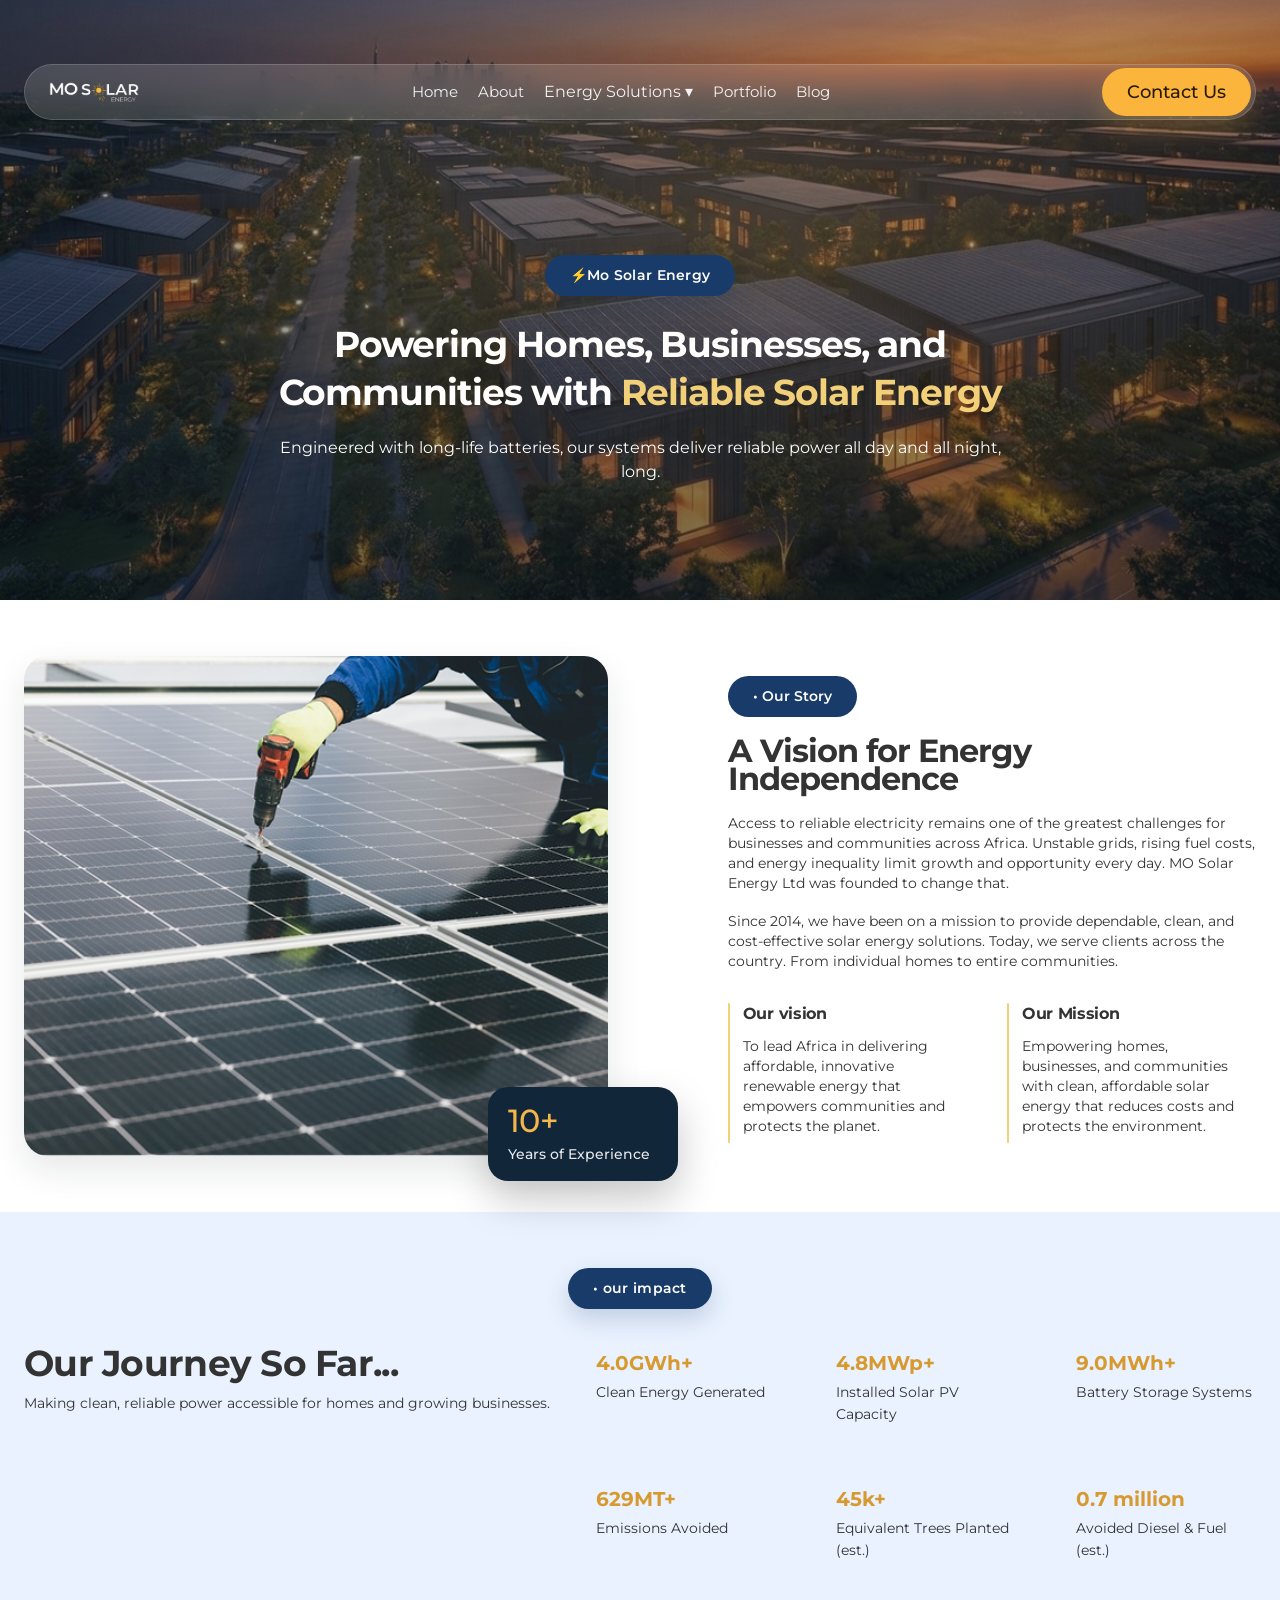
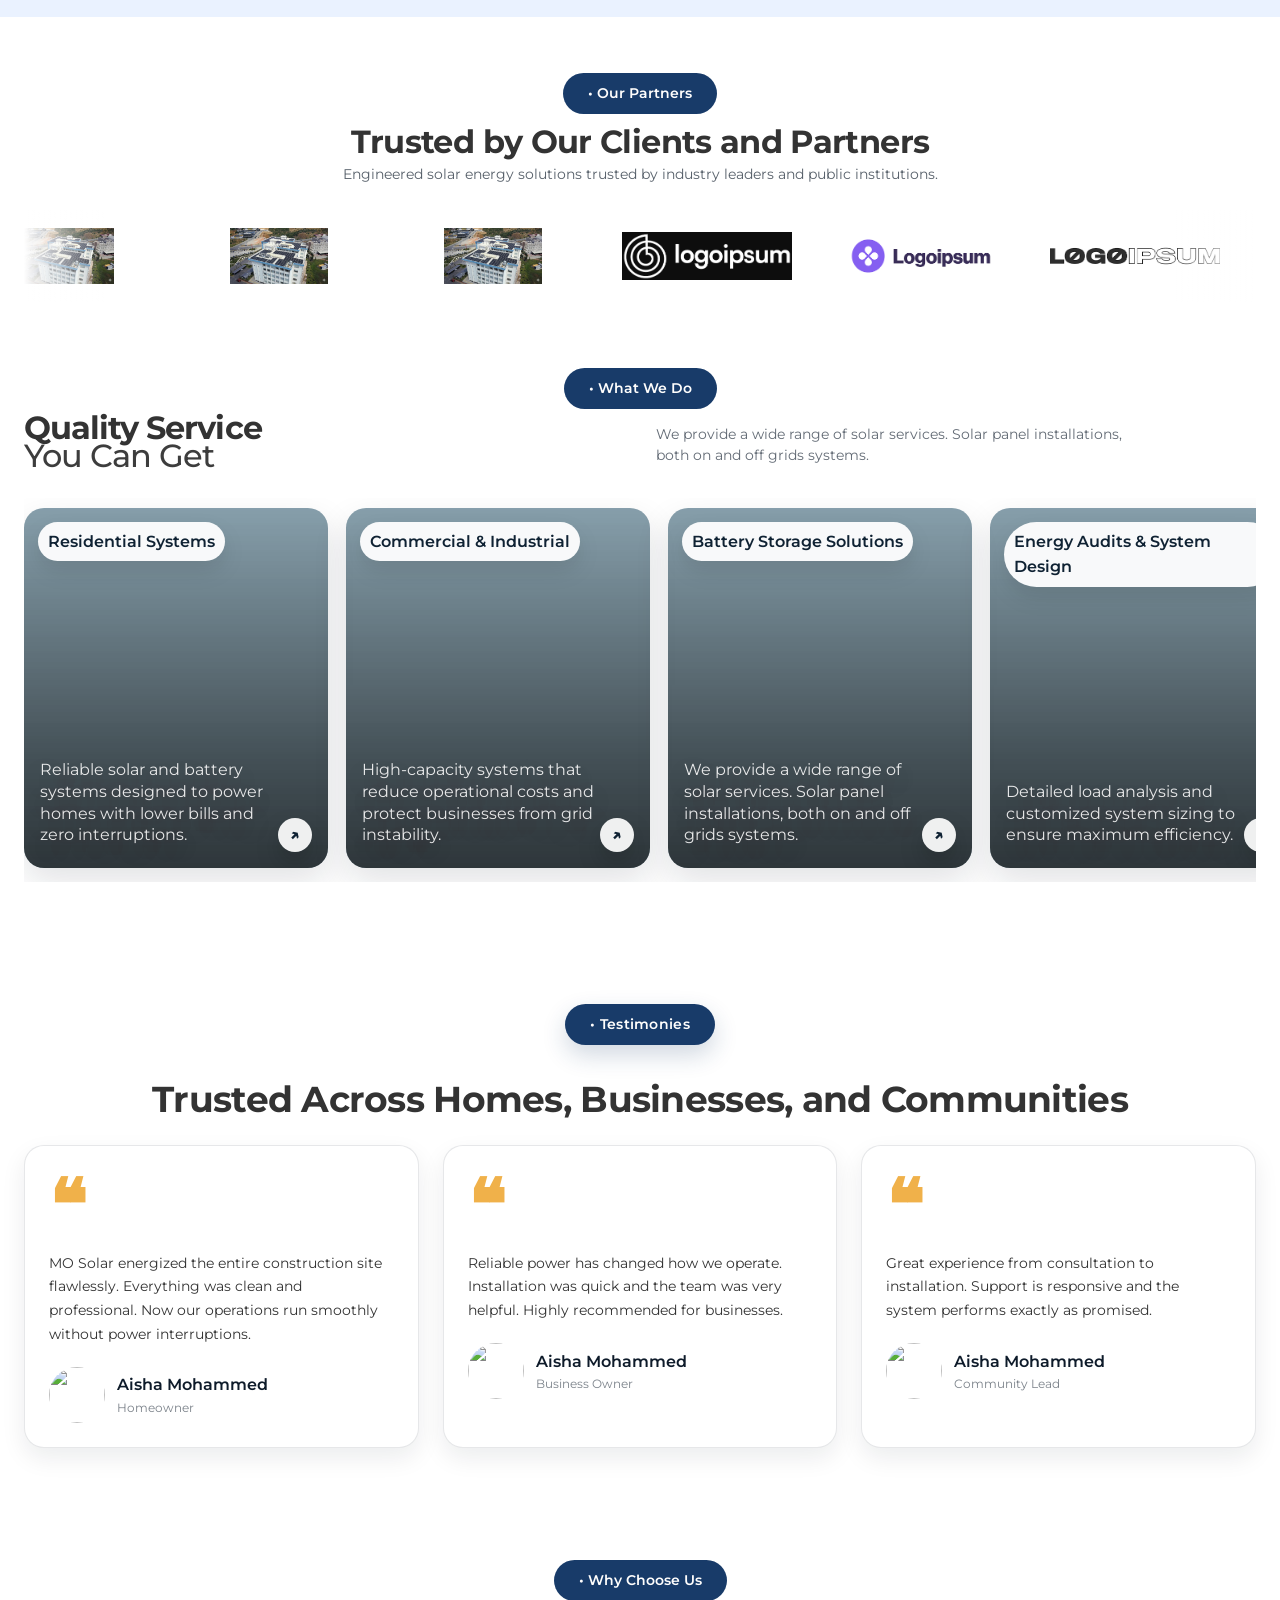
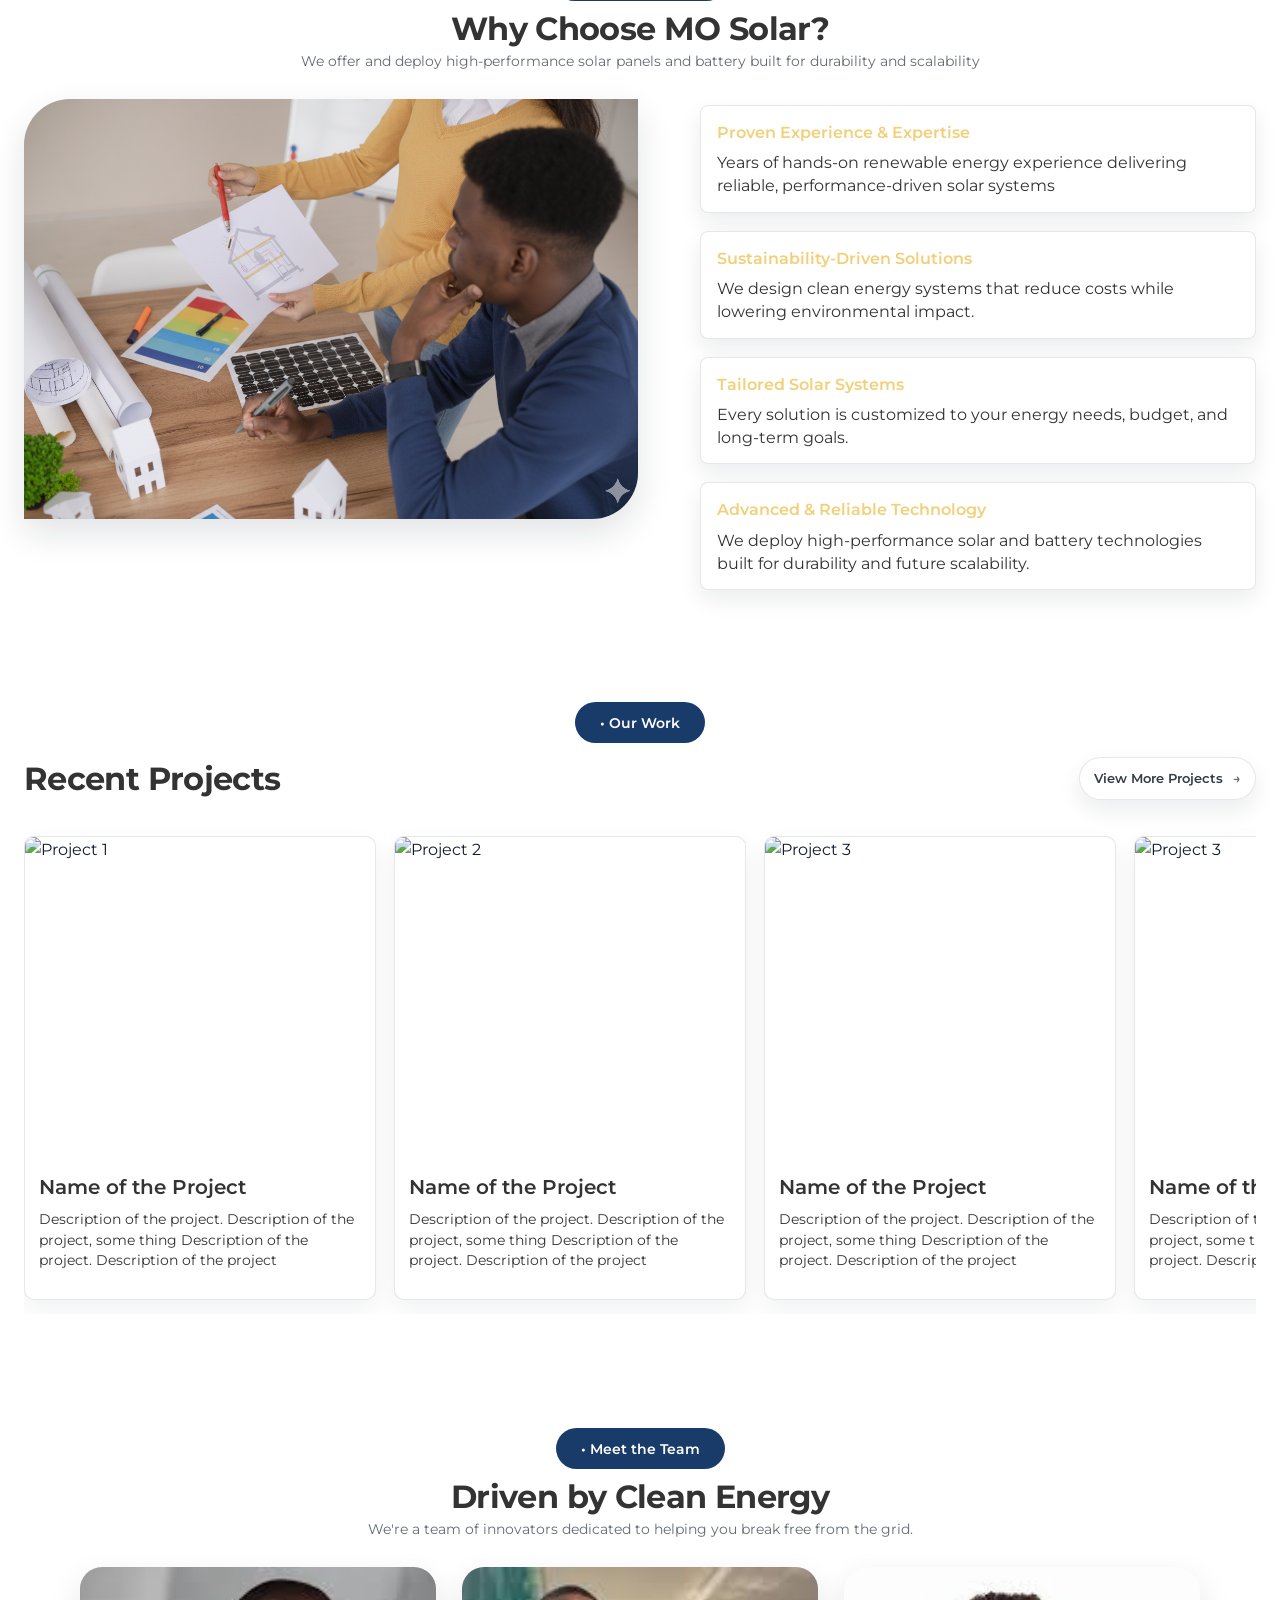
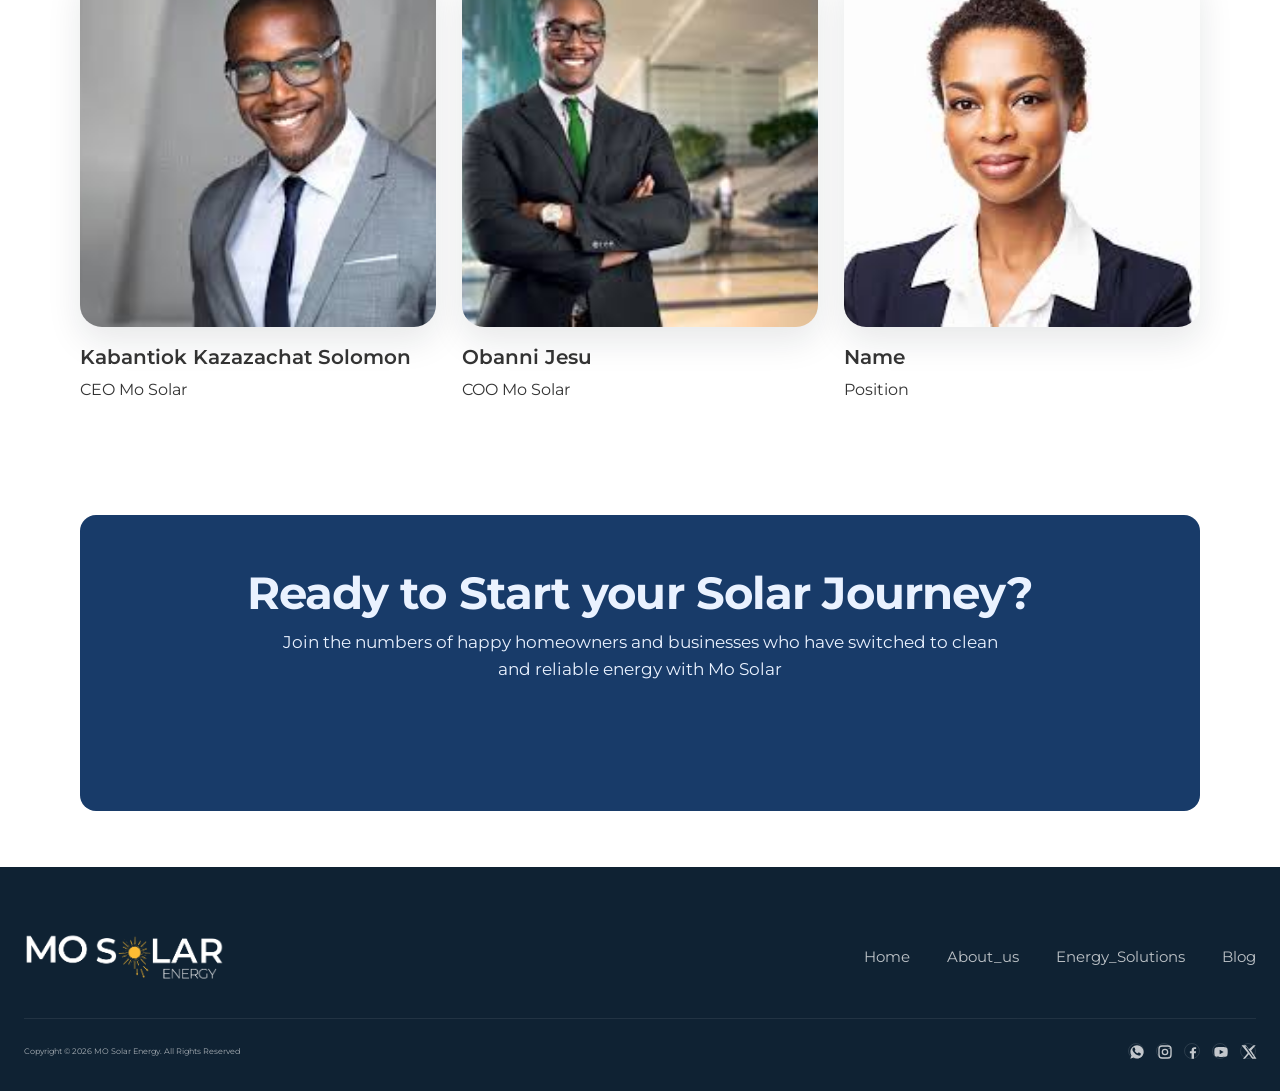
==== commit b0c3855f: "UPDATED SPACING ON NAV" ====
--- a/about.html
+++ b/about.html
@@ -46,8 +46,7 @@
       </div>
       
         <a class="btn btn--pill btn--primary nav__cta" href="contact us.html">
-          Contact Us<span class="arrow">📆︎</span>
-        </a>
+          Contact Us</a>
     </nav>
 
     <section class="hero__content container reveal">
--- a/style.css
+++ b/style.css
@@ -7,7 +7,7 @@
   --card: #ffffff;
   --stroke: rgba(14,27,42,.10);
 
-  --accent: #F2D079;          /* gold button */
+  --accent: #FBB43C;          /* gold button */
   --accent-ink: #2a1b00;
 
   --navGlass: rgba(255,255,255,.10);
@@ -27,7 +27,7 @@
   --cta-bg: #eaf2ff;        /* light blue background */
   --cta-ink: #1a1f2a;       /* headline text */
   --cta-muted: rgba(26,31,42,.70);
-  --cta-accent: #F2D079;    /* gold */
+  --cta-accent: #FBB43C;    /* gold */
   --cta-accent-ink: #2a1b00;
   --ease-smooth: cubic-bezier(0.2, 0.8, 0.2, 1);
 }
@@ -54,8 +54,8 @@
   margin-inline:auto;
 }
 
-.section{ padding: 80px 0; }
-.band{ padding: 80px 0; }
+.section{ padding: 56px 0; }
+.band{ padding: 56px 0; }
 .band--soft{ background: var(--soft); }
 
 .h2{
@@ -135,8 +135,8 @@
 }
 .btn--ghost{
   background: transparent;
-  border: 1.5px solid #F2D079;
-  color: #F2D079;
+  border: 1.5px solid #FBB43C;
+  color: #FBB43C;
   backdrop-filter: blur(10px);
 }
 .btn--pill{ border-radius: 999px; }
@@ -256,7 +256,7 @@
 }
 
 .nav__cta{
-margin-left:8px;
+margin-right: -20px;
 }
 
 /* dropdown */
@@ -762,13 +762,20 @@
 
 
 
-.faq__title{ display: none; }
+.faq__title{
+  font-size: clamp(20px, 2.5vw, 32px);
+  line-height: 28px;
+  font-weight: 700;
+  color: #333333;
+  text-align: center;
+  margin: 12px 0 36px;
+}
 
 .faq{
-  margin-top: 24px;
+  margin-top: 0;
   display:grid;
   grid-template-columns: .95fr 1.05fr;
-  gap: 32px;
+  gap: 40px;
   align-items:start;
 }
 .faq__media{
@@ -802,27 +809,35 @@
   color: #333333;
 }
 .acc__item:hover{ transform: translateY(-2px); box-shadow: 0 14px 30px rgba(14,27,42,.10); }
-.acc__chev{ 
-  opacity:.7; 
+.acc__chev{
+  color: #F2D079;
+  font-size: 18px;
+  flex-shrink: 0;
   transition: transform .3s cubic-bezier(0.2, 0.8, 0.2, 1);
 }
 .acc__item.is-open .acc__chev{ transform: rotate(180deg); }
+.acc__item.is-open{
+  background: #ffffff;
+  border-color: transparent;
+  border-left: 3px solid #F2D079;
+  box-shadow: 0 10px 30px rgba(14,27,42,.10);
+}
 .acc__panel{
   max-height: 0;
   overflow: hidden;
   opacity: 0;
-  padding: 0 22px;
-  color: var(--muted);
-  font-size: 15px;
-  line-height: 1.7;
-  transition: max-height 0.4s cubic-bezier(0.2, 0.8, 0.2, 1), 
+  padding: 0 24px;
+  color: #555555;
+  font-size: 14px;
+  line-height: 1.75;
+  transition: max-height 0.4s cubic-bezier(0.2, 0.8, 0.2, 1),
               opacity 0.3s cubic-bezier(0.2, 0.8, 0.2, 1),
               padding 0.3s cubic-bezier(0.2, 0.8, 0.2, 1);
 }
 .acc__panel.is-open{
   max-height: 300px;
   opacity: 1;
-  padding: 0 20px 20px;
+  padding: 0 24px 22px;
 }
 
 .footer{
@@ -928,7 +943,7 @@
   .purpose-card:nth-child(2).is-in {
     transform: translateY(0) !important;
   }
-  .faq{ grid-template-columns: 1fr; }
+  .faq{ grid-template-columns: 1fr; gap: 28px; }
   .faq__media img{ height: 360px; }
 }
 
@@ -1272,7 +1287,7 @@
    ========================================= */
 .about-storyX {
   background: #ffffff;
-  padding: 80px 0;
+  padding: 56px 0;
   color: #0f1c2b;
   font-size: 16px;
 }
@@ -1589,7 +1604,7 @@
 
 @media (max-width: 768px) {
   .about-storyX {
-    padding: 60px 0;
+    padding: 48px 0;
   }
 
   .about-storyX__title {
@@ -1599,7 +1614,7 @@
 
 @media (max-width: 520px) {
   .about-storyX {
-    padding: 40px 0;
+    padding: 48px 0;
   }
 
   .about-storyX__container {
@@ -1637,7 +1652,7 @@
 
 .partnersX{
   background: #ffffff;
-  padding: 100px 0;
+  padding: 56px 0;
   color: #0f1c2b;
   font-size: 16px;
 }
@@ -2439,7 +2454,7 @@
     width: calc(100% - 28px);
   }
   .teamX{
-    padding: 44px 0;
+    padding: 48px 0;
   }
   .teamX__photo{
     height: 300px;
@@ -2471,7 +2486,7 @@
   --pscs-ease: cubic-bezier(0.2, 0.8, 0.2, 1);
 
   background: var(--pscs-bg);
-  padding: 72px 0 84px;
+  padding: 56px 0;
   position: relative;
   overflow: hidden;
 }
@@ -2746,7 +2761,7 @@
 /* Tablet */
 @media (max-width: 900px) {
   .ps-core-services {
-    padding: 64px 0 72px;
+    padding: 48px 0;
   }
 
   .ps-core-services__grid {
@@ -2829,7 +2844,7 @@
   --phl-ease: cubic-bezier(0.2, 0.8, 0.2, 1);
 
   background: var(--phl-bg);
-  padding: 74px 0 84px;
+  padding: 56px 0;
   overflow: hidden;
 }
 
@@ -3040,7 +3055,7 @@
 
 @media (max-width: 560px) {
   .ps-hardware-loop {
-    padding: 60px 0 70px;
+    padding: 48px 0;
   }
 
   .ps-hardware-loop__container {
@@ -3087,7 +3102,7 @@
 
 .hiw {
   background: #ffffff;
-  padding: 90px 0;
+  padding: 56px 0;
 }
 
 .hiw__container {
@@ -3223,7 +3238,7 @@
 
 /* ── mobile ── */
 @media (max-width: 820px) {
-  .hiw { padding: 60px 0; }
+  .hiw { padding: 48px 0; }
 
   .hiw__head { margin-bottom: 44px; }
 
@@ -3274,7 +3289,7 @@
 /* MAIN SECTION */
 .ms-blog-page{
 background:#eef2f6;
-padding:60px 0 90px;
+padding:56px 0;
 font-family:Inter,sans-serif;
 }
 
@@ -3729,7 +3744,7 @@
 @media (max-width: 768px){
 
 .ms-blog-page{
-padding:40px 0 70px;
+padding:48px 0;
 }
 
 .ms-blog-container{
@@ -3846,7 +3861,7 @@
 
 .ms-article-page{
 background:#eef2f6;
-padding:60px 0 90px;
+padding:56px 0;
 font-family:Inter,sans-serif;
 }
 
@@ -4169,7 +4184,7 @@
 @media(max-width:768px){
 
 .ms-article-page{
-padding:40px 0 70px;
+padding:48px 0;
 }
 
 .ms-article-wrap{
@@ -4177,8 +4192,8 @@
 }
 
 .ms-article-title{
-font-size:30px;
-line-height:1.2;
+font-size:clamp(20px, 2.5vw, 32px);
+line-height:28px;
 }
 
 .ms-article-content{
@@ -4198,7 +4213,7 @@
 }
 
 .ms-article-hero img{
-height:280px;
+height:202px;
 }
 
 .ms-related-grid{
@@ -4492,7 +4507,7 @@
 
 .ms-contact-page{
 background:#eef2f6;
-padding:70px 0 90px;
+padding:56px 0;
 }
 
 .ms-contact-wrap{
@@ -4853,7 +4868,7 @@
 @media(max-width:768px){
 
 .ms-contact-page{
-padding:45px 0 70px;
+padding:48px 0;
 }
 
 .ms-contact-wrap{
@@ -4959,7 +4974,7 @@
 /* MAIN SECTION */
 
 .pf-section{
-padding:90px 0 110px;
+padding:56px 0;
 background:#eef2f6;
 }
 
@@ -5171,7 +5186,7 @@
 @media(max-width:820px){
 
 .pf-section{
-padding:65px 0 80px;
+padding:48px 0;
 }
 
 .pf-head{
@@ -5283,35 +5298,26 @@
 }
 
 .faq__title{
-  display: block;
   font-size: 22px;
-  font-weight: 700;
-  color: #0e1b2a;
-  margin: 16px 0 20px;
-}
-
-#faq .pill--dark{
-  background: #183B69;
-  color: #fff;
+  margin: 8px 0 24px;
+}
+
+.faq .acc__item{
+  background: #F9FBFE;
+  border: 1px solid rgba(14,27,42,.08);
+  box-shadow: none;
+}
+
+.faq .acc__item:hover{
+  box-shadow: 0 6px 20px rgba(14,27,42,.08);
+  transform: none;
+}
+
+.faq .acc__item.is-open{
+  background: #ffffff;
   border-color: transparent;
-  box-shadow: none;
-}
-
-.faq .acc__item{
-  background: #e9f1fa;
-  border: none;
-  box-shadow: none;
-}
-
-.faq .acc__item:hover{
-  box-shadow: none;
-  transform: none;
-}
-
-.faq .acc__chev{
-  color: #f4b54b;
-  opacity: 1;
-  font-size: 20px;
+  border-left: 3px solid #F2D079;
+  box-shadow: 0 8px 24px rgba(14,27,42,.09);
 }
 
 }
@@ -5350,7 +5356,7 @@
 /* ========================================= */
 
 .pf-featured{
-  padding: 90px 0;
+  padding: 56px 0;
   background: #fff;
 }
 
@@ -5530,7 +5536,7 @@
 /* MOBILE-ONLY FAQ (portfolio page) */
 .pf-mobile-faq{
   display: none;
-  padding: 72px 0 52px;
+  padding: 56px 0;
   background: #f5f7fa;
 }
 
@@ -5581,7 +5587,7 @@
 }
 
 @media(max-width:520px){
-  .pf-featured{ padding: 60px 0; }
+  .pf-featured{ padding: 48px 0; }
   .pf-featured__main-img{ height: 240px; border-radius: 18px; }
   .pf-featured__thumb{ height: 72px; border-radius: 12px; }
   .pf-featured__stat-cards{ grid-template-columns: 1fr 1fr; gap: 12px; }
@@ -5695,7 +5701,7 @@
 
 /* BODY: CHALLENGE + SOLUTION + SIDE IMAGE */
 .pd-body{
-  padding: 80px 0;
+  padding: 56px 0;
   background: #f7f9fb;
 }
 
@@ -5832,7 +5838,7 @@
 
 /* GALLERY */
 .pd-gallery{
-  padding: 80px 0;
+  padding: 56px 0;
   background: #fff;
 }
 
@@ -5951,8 +5957,8 @@
   .pd-meta__divider{ display:none; }
 
   /* Section padding */
-  .pd-body{ padding:52px 0; }
-  .pd-gallery{ padding:52px 0; }
+  .pd-body{ padding:48px 0; }
+  .pd-gallery{ padding:48px 0; }
 }
 
 @media(max-width:600px){
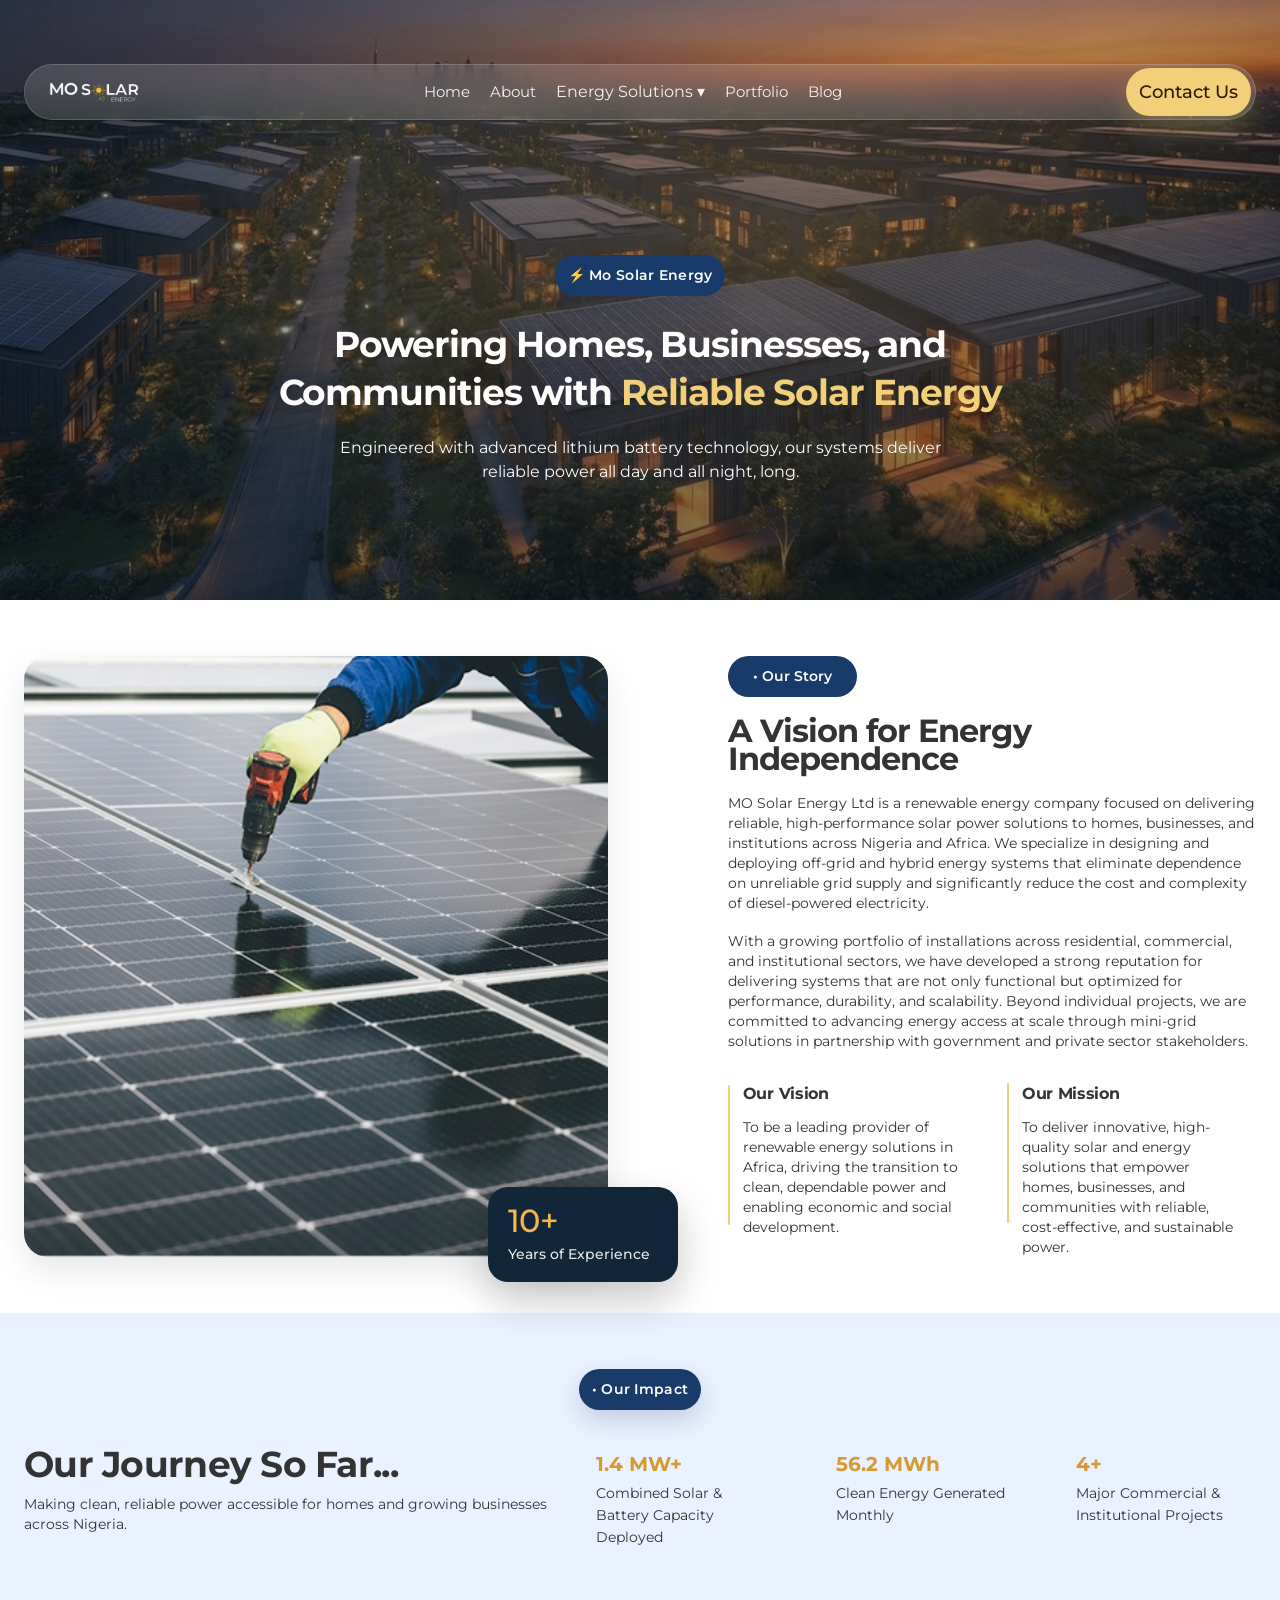
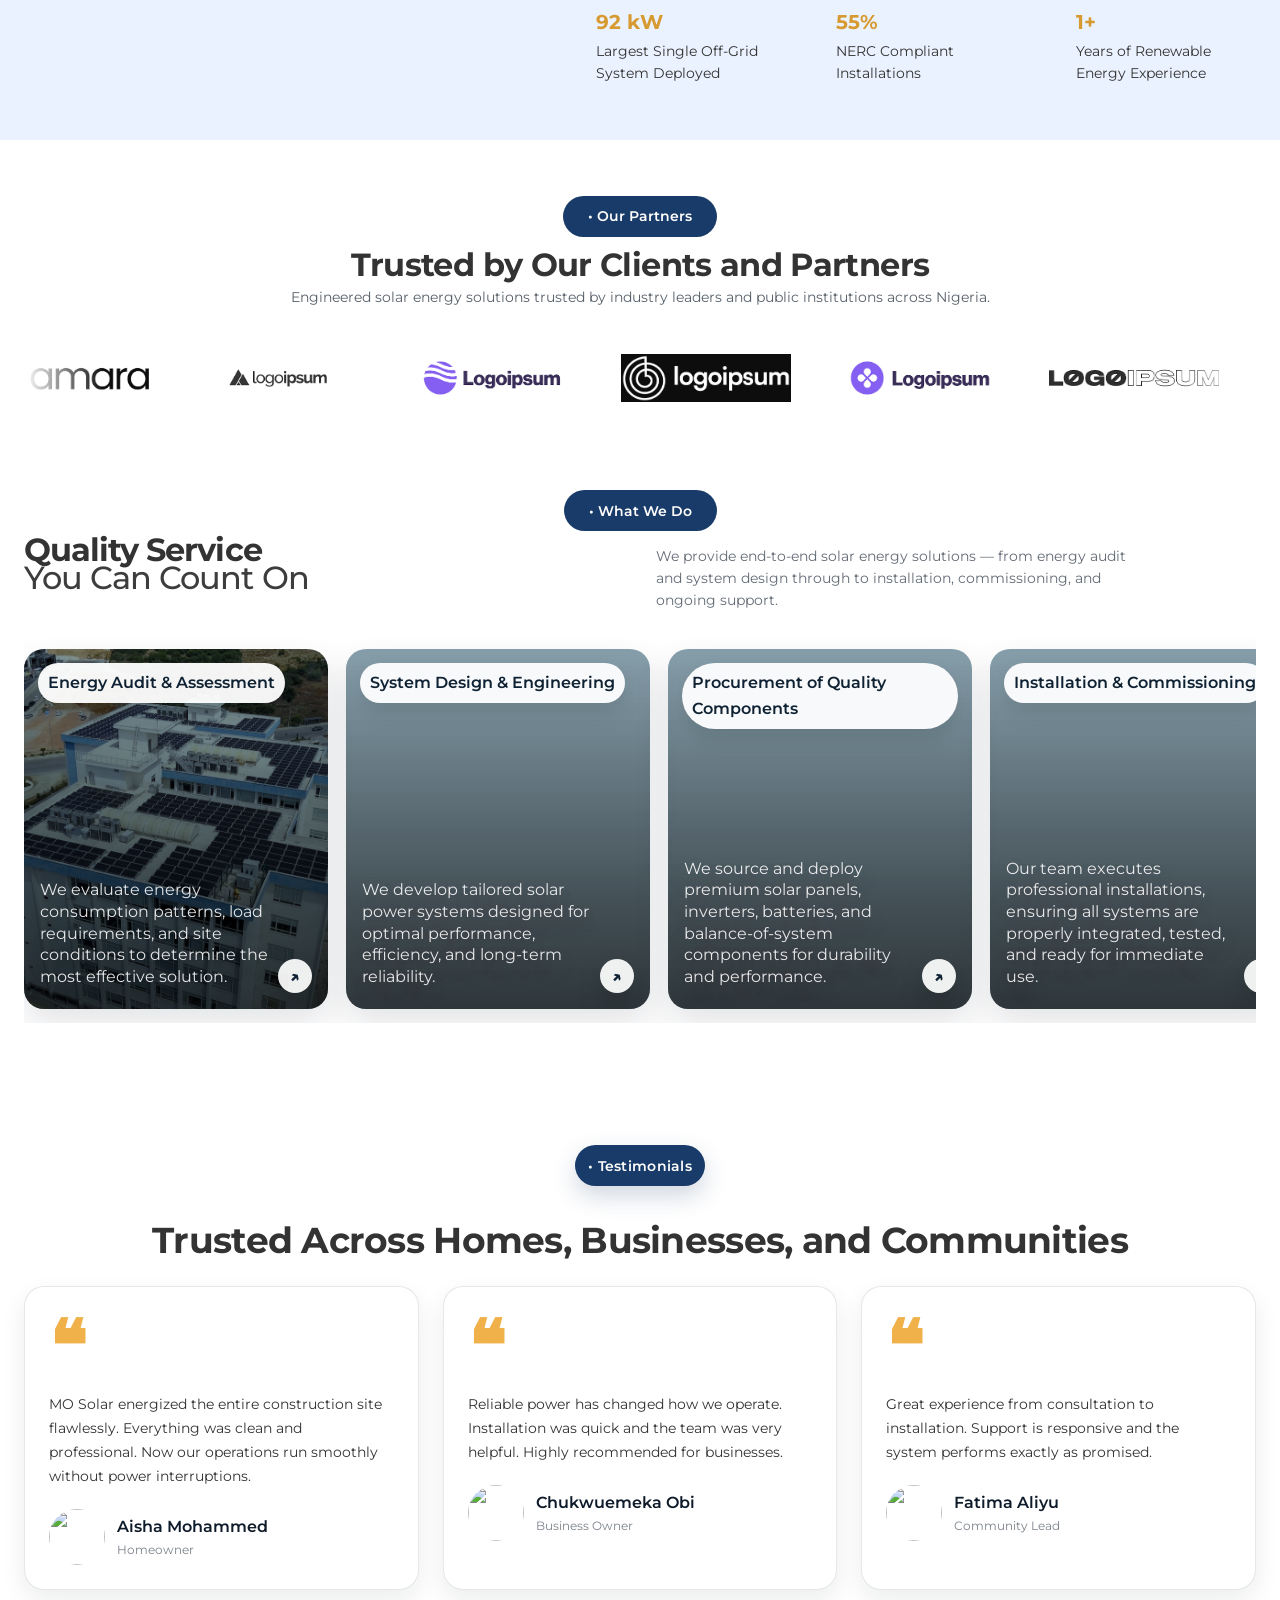
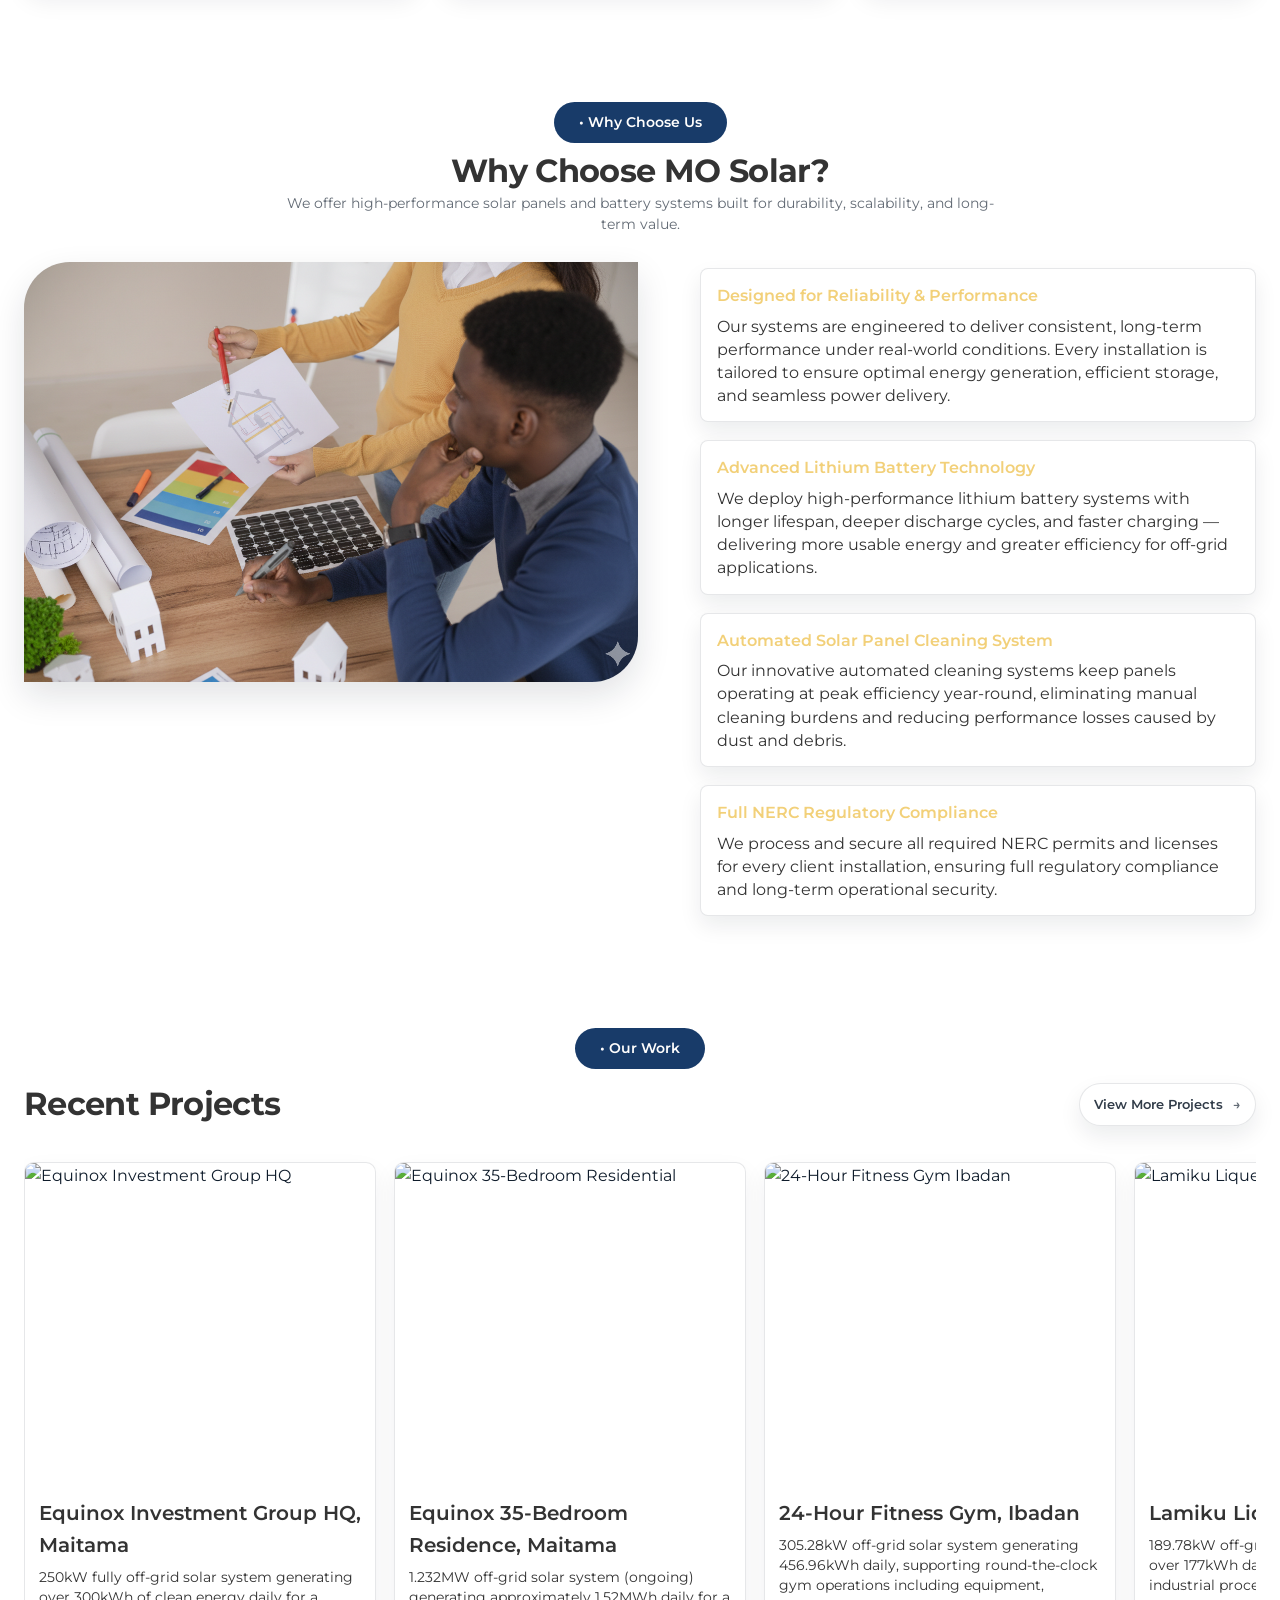
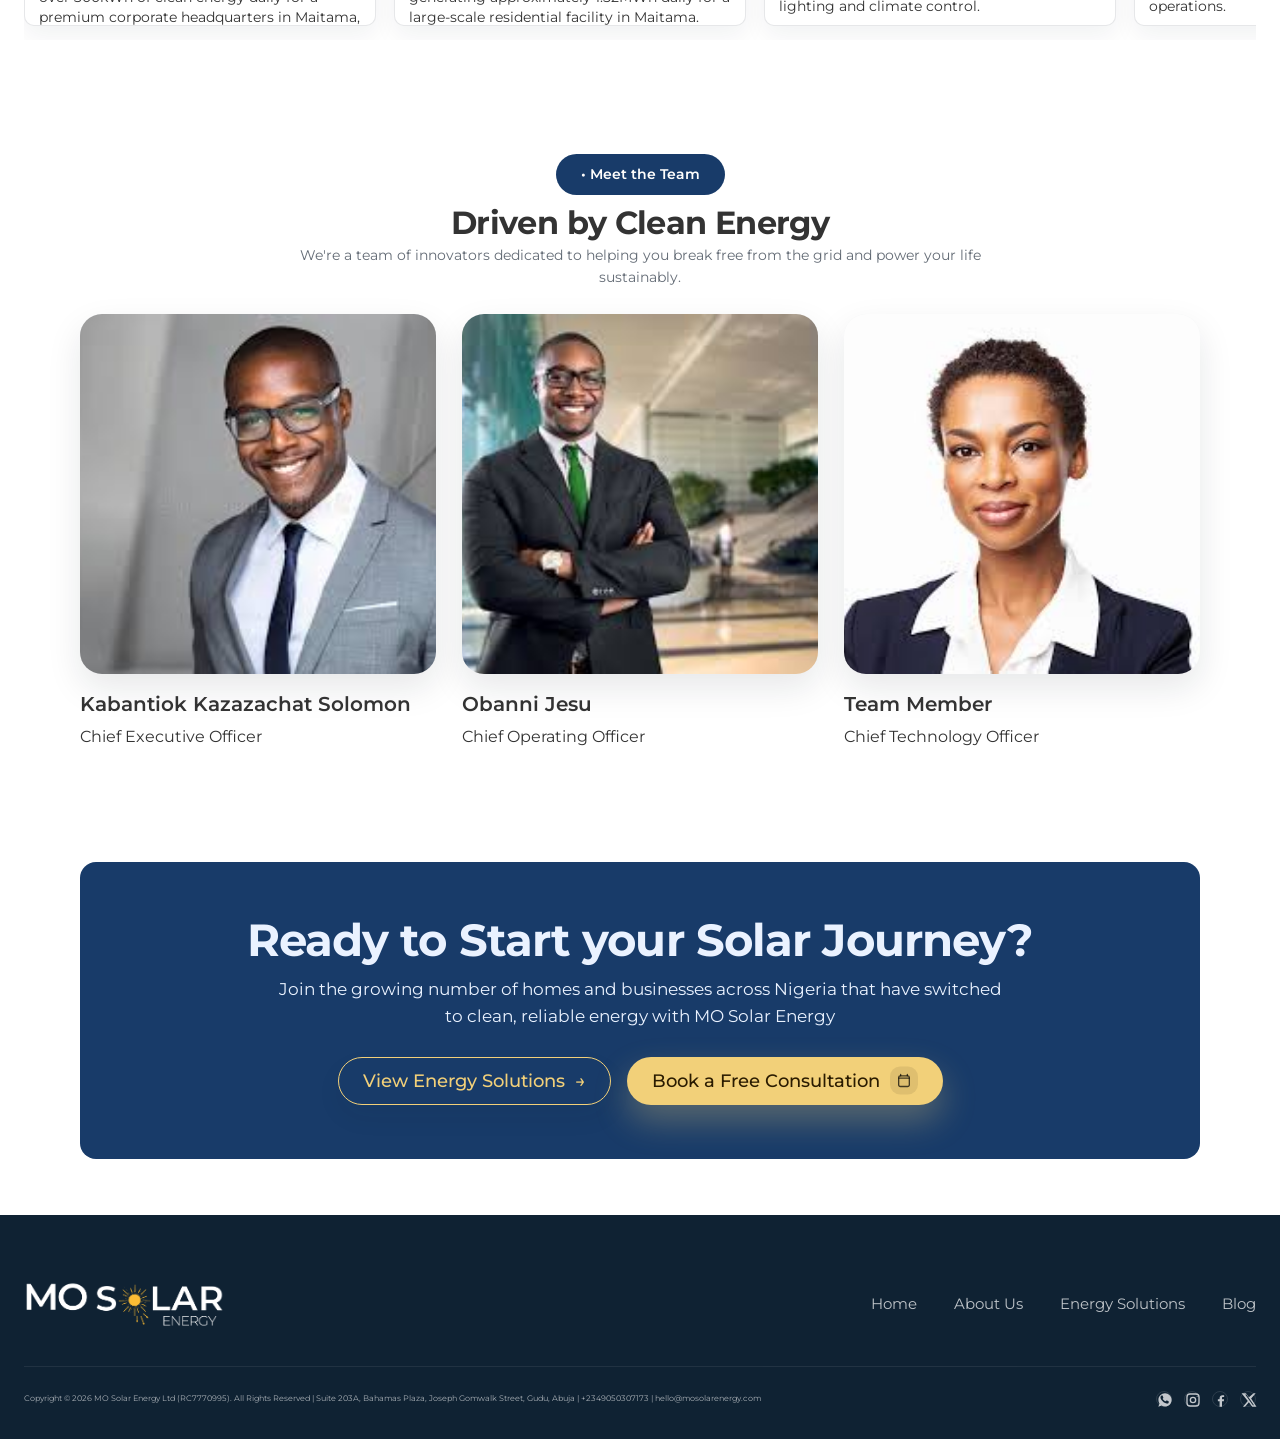
==== commit 1af4854a: "Add full company profile details" ====
--- a/about.html
+++ b/about.html
@@ -3,17 +3,17 @@
 <head>
   <meta charset="UTF-8">
   <meta name="viewport" content="width=device-width, initial-scale=1" />
-  <title>About Us | MO Solar</title>
-
+  <title>About Us | MO Solar Energy — Empowering Lives Through Sustainable Energy Solutions</title>
 <link rel="preconnect" href="https://fonts.googleapis.com">
 <link rel="preconnect" href="https://fonts.gstatic.com" crossorigin>
-
 <link href="https://fonts.googleapis.com/css2?family=Montserrat:wght@100;200;300;400;500;600;700;800;900&display=swap" rel="stylesheet">
+
+<link rel="icon" href="./IMG_S/logo/icon.png" type="image/x-icon">
   <link rel="stylesheet" href="style.css" />
 <style>:root{--hero-bg:url("IMG_S/Mo Sloar/About/Hero.png")}</style>
 </head>
 <body>
-  
+
   <!-- HEADER / HERO -->
   <header class="hero" style="min-height: 600px;" id="top">
     <div class="hero__bg" aria-hidden="true"></div>
@@ -36,21 +36,21 @@
             Energy Solutions ▾
           </button>
           <div class="nav__menu" role="menu" aria-label="Energy Solutions menu">
-            <a href="product.html" role="menuitem">Products</a>
-            <a href="product.html" role="menuitem">Services</a>
+            <a href="product.html#prode" role="menuitem">Products</a>
+            <a href="product.html#serve" role="menuitem">Services</a>
             <a href="contact us.html" role="menuitem">FAQ</a>
           </div>
         </div>
         <a class="nav__link" href="portfolio.html">Portfolio</a>
         <a class="nav__link" href="blog.html">Blog</a>
       </div>
-      
-        <a class="btn btn--pill btn--primary nav__cta" href="contact us.html">
-          Contact Us</a>
+
+      <a class="btn btn--pill btn--primary nav__cta" href="contact us.html">
+        Contact Us</a>
     </nav>
 
     <section class="hero__content container reveal">
-      <span class="pill pill--dark">⚡Mo Solar Energy</span>
+      <span class="pill pill--dark">⚡ Mo Solar Energy</span>
 
       <h1 class="hero__title">
         Powering Homes, Businesses, and<br />
@@ -58,346 +58,267 @@
       </h1>
 
       <p class="hero__subtitle" style="max-width: 750px;">
-        Engineered with long-life batteries, our systems deliver reliable power all day and all night,<br />
-        long.
+        Engineered with advanced lithium battery technology, our systems deliver<br />
+        reliable power all day and all night, long.
       </p>
-
     </section>
   </header>
 
 
-  <section class="about-storyX" id="about-story" aria-labelledby="about-storyX-title" data-section="fade-up">
-  <div class="about-storyX__container">
-    <div class="about-storyX__grid">
-
-      <!-- LEFT: Image + Badge -->
-      <div class="about-storyX__media" data-animate="fade-right" data-delay="0.2">
-        <!-- Replace with your exact image -->
-        <img
-          class="about-storyX__image"
-          src="IMG_S/Mo Sloar/About/Vision.png"
-          alt="Solar panel installation"
-        />
-
-        <div class="about-storyX__badge" data-animate="zoom-in" data-delay="0.4" aria-label="10 plus years of experience">
-          <div class="about-storyX__badgeNum">10+</div>
-          <div class="about-storyX__badgeText">Years of Experience</div>
-        </div>
-      </div>
-
-      <!-- RIGHT: Content -->
-      <div class="about-storyX__content" data-animate="fade-left" data-delay="0.3">
-        <div class="about-storyX__pillWrap" data-animate="fade-up" data-delay="0.1">
-          <span class="about-storyX__pill">• Our Story</span>
-        </div>
-
-        <h2 class="about-storyX__title" id="about-storyX-title" data-animate="fade-up" data-delay="0.2">
-          A Vision for Energy<br />
-          Independence
-        </h2>
-
-        <p class="about-storyX__para" data-animate="fade-up" data-delay="0.3">
-          Access to reliable electricity remains one of the greatest challenges for businesses and communities across Africa.
-          Unstable grids, rising fuel costs, and energy inequality limit growth and opportunity every day. MO Solar Energy Ltd
-          was founded to change that.
-        </p>
-
-        <p class="about-storyX__para about-storyX__para--spaced" data-animate="fade-up" data-delay="0.4">
-          Since 2014, we have been on a mission to provide dependable, clean, and cost-effective solar energy solutions.
-          Today, we serve clients across the country. From individual homes to entire communities.
-        </p>
-
-        <!-- Vision / Mission split -->
-        <div class="about-storyX__vm" data-animate="fade-up" data-delay="0.5">
-          <div class="about-storyX__vmBlock" data-animate="fade-right" data-delay="0.1">
-            <h3 class="about-storyX__vmTitle">Our vision</h3>
-            <p class="about-storyX__vmText">
-              To lead Africa in delivering affordable, innovative renewable energy that empowers communities and protects the planet.
-            </p>
-          </div>
-
-          <div class="about-storyX__vmBlock" data-animate="fade-left" data-delay="0.2">
-            <h3 class="about-storyX__vmTitle">Our Mission</h3>
-            <p class="about-storyX__vmText">
-              Empowering homes, businesses, and communities with clean, affordable solar energy that reduces costs and protects the environment.
-            </p>
-          </div>
-        </div>
-
-      </div>
-    </div>
-  </div>
-</section>
+  <!-- ABOUT STORY SECTION -->
+  <section class="about-storyX" id="about-story" aria-labelledby="about-storyX-title">
+    <div class="about-storyX__container">
+      <div class="about-storyX__grid">
+
+        <!-- LEFT: Image + Badge -->
+        <div class="about-storyX__media">
+          <img
+            class="about-storyX__image"
+            src="IMG_S/Mo Sloar/About/Vision.png"
+            alt="MO Solar Energy installation"
+          />
+          <div class="about-storyX__badge" aria-label="10 plus years of experience">
+            <div class="about-storyX__badgeNum">10+</div>
+            <div class="about-storyX__badgeText">Years of Experience</div>
+          </div>
+        </div>
+
+        <!-- RIGHT: Content -->
+        <div class="about-storyX__content">
+          <div class="about-storyX__pillWrap">
+            <span class="about-storyX__pill">• Our Story</span>
+          </div>
+
+          <h2 class="about-storyX__title" id="about-storyX-title">
+            A Vision for Energy<br />
+            Independence
+          </h2>
+
+          <p class="about-storyX__para">
+            MO Solar Energy Ltd is a renewable energy company focused on delivering reliable, high-performance solar power solutions to homes, businesses, and institutions across Nigeria and Africa. We specialize in designing and deploying off-grid and hybrid energy systems that eliminate dependence on unreliable grid supply and significantly reduce the cost and complexity of diesel-powered electricity.
+          </p>
+
+          <p class="about-storyX__para about-storyX__para--spaced">
+            With a growing portfolio of installations across residential, commercial, and institutional sectors, we have developed a strong reputation for delivering systems that are not only functional but optimized for performance, durability, and scalability. Beyond individual projects, we are committed to advancing energy access at scale through mini-grid solutions in partnership with government and private sector stakeholders.
+          </p>
+
+          <!-- Vision / Mission split -->
+          <div class="about-storyX__vm">
+            <div class="about-storyX__vmBlock">
+              <h3 class="about-storyX__vmTitle">Our Vision</h3>
+              <p class="about-storyX__vmText">
+                To be a leading provider of renewable energy solutions in Africa, driving the transition to clean, dependable power and enabling economic and social development.
+              </p>
+            </div>
+
+            <div class="about-storyX__vmBlock">
+              <h3 class="about-storyX__vmTitle">Our Mission</h3>
+              <p class="about-storyX__vmText">
+                To deliver innovative, high-quality solar and energy solutions that empower homes, businesses, and communities with reliable, cost-effective, and sustainable power.
+              </p>
+            </div>
+          </div>
+
+        </div>
+      </div>
+    </div>
+  </section>
+
 
   <!-- STATS -->
   <section class="band band--soft" id="stats">
     <div class="container reveal">
-      <span class="pill pill--dark pill--center">• our impact</span>
+      <span class="pill pill--dark pill--center">• Our Impact</span>
 
       <div class="stats">
         <div class="stats__intro">
           <h2 class="h2">Our Journey So Far...</h2>
-          <p class="p p--muted">Making clean, reliable power accessible for homes and growing businesses.</p>
+          <p class="p p--muted">Making clean, reliable power accessible for homes and growing businesses across Nigeria.</p>
         </div>
 
         <div class="stats__grid">
-          <div class="" data-stat data-value="4.5" data-suffix="GWh+">
-            <div class="stat__value">0 GWh+</div>
-            <div class="stat__label">Clean Energy Generated</div>
-          </div>
-          <div class="" data-stat data-value="6.5" data-suffix="MWp+">
-            <div class="stat__value">0 MWp+</div>
-            <div class="stat__label">Installed Solar PV Capacity</div>
-          </div>
-          <div class="" data-stat data-value="17.8" data-suffix="MWh+">
-            <div class="stat__value">0 MWh+</div>
-            <div class="stat__label">Battery Storage Systems</div>
-          </div>
-          <div class="" data-stat data-value="7163.0" data-suffix="MT+">
-            <div class="stat__value">0 MT+</div>
-            <div class="stat__label">Emissions Avoided</div>
-          </div>
-          <div class="" data-stat data-value="135.0" data-suffix="k+">
-            <div class="stat__value">0 k+</div>
-            <div class="stat__label">Equivalent Trees Planted (est.)</div>
-          </div>
-          <div class="" data-stat data-value="1.6" data-suffix=" million">
-            <div class="stat__value">0 million</div>
-            <div class="stat__label">Avoided Diesel &amp; Fuel (est.)</div>
-          </div>
-        </div>
-      </div>
-    </div>
-  </section>
-
-
-  <section class="partnersX" id="partners" aria-labelledby="partnersX-title" data-section="fade-up">
-  <div class="partnersX__container">
-    <span class="partnersX__pill" data-animate="fade-up" data-delay="0.1">• Our Partners</span>
-
-    <h2 class="partnersX__title" id="partnersX-title" data-animate="fade-up" data-delay="0.2">
-      Trusted by Our Clients and Partners
-    </h2>
-
-    <p class="partnersX__subtitle" data-animate="fade-up" data-delay="0.3">
-      Engineered solar energy solutions trusted by industry leaders and public institutions.
-    </p>
-
-    <!-- LOGO CAROUSEL -->
-    <div class="partnersX__marquee" role="region" aria-label="Partner logos carousel" data-animate="fade-up" data-delay="0.4">
-      <div class="partnersX__track" aria-hidden="true">
-        <!-- Row A -->
-        <ul class="partnersX__row">
-          <!-- Add / remove logos freely -->
-          <li class="partnersX__logo">
-            <img src="IMG_S/Mo Sloar/About/Services.png" alt="Logoipsum" />
-          </li>
-          <li class="partnersX__logo">
-            <img src="IMG_S/Mo Sloar/About/Services.png" alt="Logoipsum" />
-          </li>
-          <li class="partnersX__logo">
-            <img src="IMG_S/Mo Sloar/About/Services.png" alt="Logoipsum" />
-          </li>
-          <li class="partnersX__logo">
-            <img src="IMG_S/logo_caroursel/logo_3.png" alt="Logoipsum" />
-          </li>
-          <li class="partnersX__logo">
-            <img src="IMG_S/logo_caroursel/logo_4.png" alt="Logoipsum" />
-          </li>
-          <li class="partnersX__logo">
-            <img src="IMG_S/logo_caroursel/logo_5.png" alt="Logoipsum" />
-          </li>
-          <li class="partnersX__logo">
-            <img src="IMG_S/logo_caroursel/logo_6.png" alt="Logoipsum" />
-          </li>
-          <li class="partnersX__logo">
-            <img src="IMG_S/logo_caroursel/logo_7.png" alt="Logoipsum" />
-          </li>
-          <li class="partnersX__logo">
-            <img src="IMG_S/logo_caroursel/logo_8.png" alt="Logoipsum" />
-          </li>
-          <li class="partnersX__logo">
-            <img src="IMG_S/logo_caroursel/logo_9.png" alt="Logoipsum" />
-          </li>
-        </ul>
-
-        <!-- Row B = clone (needed for seamless infinite loop) -->
-        <ul class="partnersX__row">
-          <li class="partnersX__logo">
-            <img src="IMG_S/logo_caroursel/logo_0.png" alt="Logoipsum" />
-          </li>
-          <li class="partnersX__logo">
-            <img src="IMG_S/logo_caroursel/logo_1.png" alt="Logoipsum" />
-          </li>
-          <li class="partnersX__logo">
-            <img src="IMG_S/logo_caroursel/logo_2.png" alt="Logoipsum" />
-          </li>
-          <li class="partnersX__logo">
-            <img src="IMG_S/logo_caroursel/logo_3.png" alt="Logoipsum" />
-          </li>
-          <li class="partnersX__logo">
-            <img src="IMG_S/logo_caroursel/logo_4.png" alt="Logoipsum" />
-          </li>
-          <li class="partnersX__logo">
-            <img src="IMG_S/logo_caroursel/logo_5.png" alt="Logoipsum" />
-          </li>
-          <li class="partnersX__logo">
-            <img src="IMG_S/logo_caroursel/logo_6.png" alt="Logoipsum" />
-          </li>
-          <li class="partnersX__logo">
-            <img src="IMG_S/logo_caroursel/logo_7.png" alt="Logoipsum" />
-          </li>
-          <li class="partnersX__logo">
-            <img src="IMG_S/logo_caroursel/logo_8.png" alt="Logoipsum" />
-          </li>
-          <li class="partnersX__logo">
-            <img src="IMG_S/logo_caroursel/logo_9.png" alt="Logoipsum" />
-          </li>
-        </ul>
-      </div>
-    </div>
-  </div>
-</section>
-
-
-<section class="servicesX" id="services" aria-labelledby="servicesX-title" data-section="fade-up">
-  <div class="servicesX__container">
-
-    <!-- Header row -->
-    <div class="servicesX__head">
-      <!-- Pill moved to top center -->
-      <div class="servicesX__pillWrapper">
-        <span class="servicesX__pill">• What We Do</span>
-      </div>
-      
-      <div class="servicesX__left" ata-animate="fade-right" data-delay="0.2">
-        <h2 class="servicesX__title" id="servicesX-title">
-          Quality Service<br />
-          <span class="servicesX__titleLight">You Can Get</span>
-        </h2>
-      </div>
-
-      <div class="servicesX__right" data-animate="fade-left" data-delay="0.2">
-        <p class="servicesX__desc">
-          We provide a wide range of solar services. Solar panel installations, both on and off grids systems.
-        </p>
-      </div>
-    </div>
-
-    <!-- Carousel -->
-    <div class="servicesX__carousel" role="region" aria-label="Solar services carousel" data-animate="fade-up" data-delay="0.3">
-      <div class="servicesX__track" data-servicesx-track id="services-track">
-
-        <!-- CARD 1 -->
-        <article class="servicesX__card" data-card-link="residential-systems.html" style="--bg:url('assets/svc-1.jpg');">
-          <div class="servicesX__cardOverlay" aria-hidden="true"></div>
-          <div class="servicesX__cardTop">
-            <span class="servicesX__tag">Residential Systems</span>
-          </div>
-          <p class="servicesX__cardText">
-            Reliable solar and battery systems designed to power homes with lower bills and zero interruptions.
+          <div class="" data-stat data-value="1.483" data-suffix=" MW+">
+            <div class="stat__value">0 MW+</div>
+            <div class="stat__label">Combined Solar &amp; Battery Capacity Deployed</div>
+          </div>
+          <div class="" data-stat data-value="66.276" data-suffix=" MWh">
+            <div class="stat__value">0 MWh</div>
+            <div class="stat__label">Clean Energy Generated Monthly</div>
+          </div>
+          <div class="" data-stat data-value="6" data-suffix="+">
+            <div class="stat__value">0+</div>
+            <div class="stat__label">Major Commercial &amp; Institutional Projects</div>
+          </div>
+          <div class="" data-stat data-value="250" data-suffix=" kW">
+            <div class="stat__value">0 kW</div>
+            <div class="stat__label">Largest Single Off-Grid System Deployed</div>
+          </div>
+          <div class="" data-stat data-value="100" data-suffix="%">
+            <div class="stat__value">0%</div>
+            <div class="stat__label">NERC Compliant Installations</div>
+          </div>
+          <div class="" data-stat data-value="10" data-suffix="+">
+            <div class="stat__value">0+</div>
+            <div class="stat__label">Years of Renewable Energy Experience</div>
+          </div>
+        </div>
+      </div>
+    </div>
+  </section>
+
+
+  <!-- PARTNERS -->
+  <section class="partnersX" id="partners" aria-labelledby="partnersX-title">
+    <div class="partnersX__container">
+      <span class="partnersX__pill">• Our Partners</span>
+      <h2 class="partnersX__title" id="partnersX-title">Trusted by Our Clients and Partners</h2>
+      <p class="partnersX__subtitle">
+        Engineered solar energy solutions trusted by industry leaders and public institutions across Nigeria.
+      </p>
+
+      <div class="partnersX__marquee" role="region" aria-label="Partner logos carousel">
+        <div class="partnersX__track" aria-hidden="true">
+          <ul class="partnersX__row">
+            <li class="partnersX__logo"><img src="IMG_S/logo_caroursel/logo_0.png" alt="Partner logo" /></li>
+            <li class="partnersX__logo"><img src="IMG_S/logo_caroursel/logo_1.png" alt="Partner logo" /></li>
+            <li class="partnersX__logo"><img src="IMG_S/logo_caroursel/logo_2.png" alt="Partner logo" /></li>
+            <li class="partnersX__logo"><img src="IMG_S/logo_caroursel/logo_3.png" alt="Partner logo" /></li>
+            <li class="partnersX__logo"><img src="IMG_S/logo_caroursel/logo_4.png" alt="Partner logo" /></li>
+            <li class="partnersX__logo"><img src="IMG_S/logo_caroursel/logo_5.png" alt="Partner logo" /></li>
+            <li class="partnersX__logo"><img src="IMG_S/logo_caroursel/logo_6.png" alt="Partner logo" /></li>
+            <li class="partnersX__logo"><img src="IMG_S/logo_caroursel/logo_7.png" alt="Partner logo" /></li>
+            <li class="partnersX__logo"><img src="IMG_S/logo_caroursel/logo_8.png" alt="Partner logo" /></li>
+            <li class="partnersX__logo"><img src="IMG_S/logo_caroursel/logo_9.png" alt="Partner logo" /></li>
+          </ul>
+          <ul class="partnersX__row">
+            <li class="partnersX__logo"><img src="IMG_S/logo_caroursel/logo_0.png" alt="Partner logo" /></li>
+            <li class="partnersX__logo"><img src="IMG_S/logo_caroursel/logo_1.png" alt="Partner logo" /></li>
+            <li class="partnersX__logo"><img src="IMG_S/logo_caroursel/logo_2.png" alt="Partner logo" /></li>
+            <li class="partnersX__logo"><img src="IMG_S/logo_caroursel/logo_3.png" alt="Partner logo" /></li>
+            <li class="partnersX__logo"><img src="IMG_S/logo_caroursel/logo_4.png" alt="Partner logo" /></li>
+            <li class="partnersX__logo"><img src="IMG_S/logo_caroursel/logo_5.png" alt="Partner logo" /></li>
+            <li class="partnersX__logo"><img src="IMG_S/logo_caroursel/logo_6.png" alt="Partner logo" /></li>
+            <li class="partnersX__logo"><img src="IMG_S/logo_caroursel/logo_7.png" alt="Partner logo" /></li>
+            <li class="partnersX__logo"><img src="IMG_S/logo_caroursel/logo_8.png" alt="Partner logo" /></li>
+            <li class="partnersX__logo"><img src="IMG_S/logo_caroursel/logo_9.png" alt="Partner logo" /></li>
+          </ul>
+        </div>
+      </div>
+    </div>
+  </section>
+
+
+  <!-- WHAT WE DO — Services Carousel -->
+  <section class="servicesX" id="services" aria-labelledby="servicesX-title">
+    <div class="servicesX__container">
+      <div class="servicesX__head">
+        <div class="servicesX__pillWrapper">
+          <span class="servicesX__pill">• What We Do</span>
+        </div>
+        <div class="servicesX__left">
+          <h2 class="servicesX__title" id="servicesX-title">
+            Quality Service<br />
+            <span class="servicesX__titleLight">You Can Count On</span>
+          </h2>
+        </div>
+        <div class="servicesX__right">
+          <p class="servicesX__desc">
+            We provide end-to-end solar energy solutions — from energy audit and system design through to installation, commissioning, and ongoing support.
           </p>
-          <a href="product.html" class="servicesX__go" aria-label="Open Residential Systems">
-            <span aria-hidden="true">↗</span>
-          </a>
-        </article>
-
-        <!-- CARD 2 -->
-        <article class="servicesX__card" data-card-link="commercial-industrial.html" style="--bg:url('assets/svc-2.jpg');">
-          <div class="servicesX__cardOverlay" aria-hidden="true"></div>
-          <div class="servicesX__cardTop">
-            <span class="servicesX__tag">Commercial &amp; Industrial</span>
-          </div>
-          <p class="servicesX__cardText">
-            High-capacity systems that reduce operational costs and protect businesses from grid instability.
-          </p>
-          <a href="product.html" class="servicesX__go" aria-label="Open Commercial & Industrial">
-            <span aria-hidden="true">↗</span>
-          </a>
-        </article>
-
-        <!-- CARD 3 -->
-        <article class="servicesX__card" data-card-link="battery-storage.html" style="--bg:url('assets/svc-3.jpg');">
-          <div class="servicesX__cardOverlay" aria-hidden="true"></div>
-          <div class="servicesX__cardTop">
-            <span class="servicesX__tag">Battery Storage Solutions</span>
-          </div>
-          <p class="servicesX__cardText">
-            We provide a wide range of solar services. Solar panel installations, both on and off grids systems.
-          </p>
-          <a href="product.html" class="servicesX__go" aria-label="Open Battery Storage Solutions">
-            <span aria-hidden="true">↗</span>
-          </a>
-        </article>
-
-        <!-- CARD 4 -->
-        <article class="servicesX__card" data-card-link="energy-audits.html" style="--bg:url('assets/svc-4.jpg');">
-          <div class="servicesX__cardOverlay" aria-hidden="true"></div>
-          <div class="servicesX__cardTop">
-            <span class="servicesX__tag">Energy Audits &amp; System Design</span>
-          </div>
-          <p class="servicesX__cardText">
-            Detailed load analysis and customized system sizing to ensure maximum efficiency.
-          </p>
-          <a href="product.html" class="servicesX__go" aria-label="Open Energy Audits & System Design">
-            <span aria-hidden="true">↗</span>
-          </a>
-        </article>
-
-        <!-- CARD 5 -->
-        <article class="servicesX__card" data-card-link="maintenance-support.html" style="--bg:url('assets/svc-5.jpg');">
-          <div class="servicesX__cardOverlay" aria-hidden="true"></div>
-          <div class="servicesX__cardTop">
-            <span class="servicesX__tag">Maintenance &amp; Support</span>
-          </div>
-          <p class="servicesX__cardText">
-            Ongoing maintenance, monitoring, and technical support to keep systems running at peak performance.
-          </p>
-          <a href="product.html" class="servicesX__go" aria-label="Open Maintenance & Support">
-            <span aria-hidden="true">↗</span>
-          </a>
-        </article>
-
-        <!-- CARD 6 -->
-        <article class="servicesX__card" data-card-link="maintenance-support.html" style="--bg:url('assets/svc-5.jpg');">
-          <div class="servicesX__cardOverlay" aria-hidden="true"></div>
-          <div class="servicesX__cardTop">
-            <span class="servicesX__tag">Maintenance &amp; Support</span>
-          </div>
-          <p class="servicesX__cardText">
-            Ongoing maintenance, monitoring, and technical support to keep systems running at peak performance.
-          </p>
-          <a href="product.html" class="servicesX__go" aria-label="Open Maintenance & Support">
-            <span aria-hidden="true">↗</span>
-          </a>
-        </article>
-        <!-- CARD 7 -->
-        <article class="servicesX__card" data-card-link="maintenance-support.html" style="--bg:url('assets/svc-5.jpg');">
-          <div class="servicesX__cardOverlay" aria-hidden="true"></div>
-          <div class="servicesX__cardTop">
-            <span class="servicesX__tag">Maintenance &amp; Support</span>
-          </div>
-          <p class="servicesX__cardText">
-            Ongoing maintenance, monitoring, and technical support to keep systems running at peak performance.
-          </p>
-          <a href="product.html" class="servicesX__go" aria-label="Open Maintenance & Support">
-            <span aria-hidden="true">↗</span>
-          </a>
-        </article>
-
-      </div>
-    </div>
-
-  </div>
-</section>
-
+        </div>
+      </div>
+
+      <div class="servicesX__carousel" role="region" aria-label="Solar services carousel">
+        <div class="servicesX__track" id="services-track">
+
+          <article class="servicesX__card" style="--bg:url('IMG_S/Mo Sloar/About/Services.png');">
+            <div class="servicesX__cardOverlay" aria-hidden="true"></div>
+            <div class="servicesX__cardTop">
+              <span class="servicesX__tag">Energy Audit &amp; Assessment</span>
+            </div>
+            <p class="servicesX__cardText">
+              We evaluate energy consumption patterns, load requirements, and site conditions to determine the most effective solution.
+            </p>
+            <a href="product.html#serve" class="servicesX__go" aria-label="Learn more">
+              <span aria-hidden="true">↗</span>
+            </a>
+          </article>
+
+          <article class="servicesX__card" style="--bg:url('assets/svc-2.jpg');">
+            <div class="servicesX__cardOverlay" aria-hidden="true"></div>
+            <div class="servicesX__cardTop">
+              <span class="servicesX__tag">System Design &amp; Engineering</span>
+            </div>
+            <p class="servicesX__cardText">
+              We develop tailored solar power systems designed for optimal performance, efficiency, and long-term reliability.
+            </p>
+            <a href="product.html#serve" class="servicesX__go" aria-label="Learn more">
+              <span aria-hidden="true">↗</span>
+            </a>
+          </article>
+
+          <article class="servicesX__card" style="--bg:url('assets/svc-3.jpg');">
+            <div class="servicesX__cardOverlay" aria-hidden="true"></div>
+            <div class="servicesX__cardTop">
+              <span class="servicesX__tag">Procurement of Quality Components</span>
+            </div>
+            <p class="servicesX__cardText">
+              We source and deploy premium solar panels, inverters, batteries, and balance-of-system components for durability and performance.
+            </p>
+            <a href="product.html#prode" class="servicesX__go" aria-label="Learn more">
+              <span aria-hidden="true">↗</span>
+            </a>
+          </article>
+
+          <article class="servicesX__card" style="--bg:url('assets/svc-4.jpg');">
+            <div class="servicesX__cardOverlay" aria-hidden="true"></div>
+            <div class="servicesX__cardTop">
+              <span class="servicesX__tag">Installation &amp; Commissioning</span>
+            </div>
+            <p class="servicesX__cardText">
+              Our team executes professional installations, ensuring all systems are properly integrated, tested, and ready for immediate use.
+            </p>
+            <a href="product.html#serve" class="servicesX__go" aria-label="Learn more">
+              <span aria-hidden="true">↗</span>
+            </a>
+          </article>
+
+          <article class="servicesX__card" style="--bg:url('assets/svc-5.jpg');">
+            <div class="servicesX__cardOverlay" aria-hidden="true"></div>
+            <div class="servicesX__cardTop">
+              <span class="servicesX__tag">Post-Installation Support &amp; Maintenance</span>
+            </div>
+            <p class="servicesX__cardText">
+              We provide ongoing technical support and maintenance services to ensure systems continue to operate at peak performance over time.
+            </p>
+            <a href="product.html#serve" class="servicesX__go" aria-label="Learn more">
+              <span aria-hidden="true">↗</span>
+            </a>
+          </article>
+
+          <article class="servicesX__card" style="--bg:url('assets/svc-1.jpg');">
+            <div class="servicesX__cardOverlay" aria-hidden="true"></div>
+            <div class="servicesX__cardTop">
+              <span class="servicesX__tag">Regulatory Compliance &amp; Licensing</span>
+            </div>
+            <p class="servicesX__cardText">
+              We support clients in securing all required NERC approvals, ensuring every installation is fully compliant, legally sound, and built for long-term operation.
+            </p>
+            <a href="product.html#serve" class="servicesX__go" aria-label="Learn more">
+              <span aria-hidden="true">↗</span>
+            </a>
+          </article>
+
+        </div>
+      </div>
+    </div>
+  </section>
 
 
   <!-- TESTIMONIALS -->
   <section class="section" id="testimonials">
     <div class="container reveal">
-      <span class="pill pill--dark pill--center">• Testimonies</span>
-
+      <span class="pill pill--dark pill--center">• Testimonials</span>
       <h2 class="h2 h2--center">Trusted Across Homes, Businesses, and Communities</h2>
 
       <div class="test-grid" data-stagger>
@@ -425,7 +346,7 @@
           <div class="quote-card__who">
             <img src="assets/avatar-2.jpg" alt="" />
             <div>
-              <div class="who__name">Aisha Mohammed</div>
+              <div class="who__name">Chukwuemeka Obi</div>
               <div class="who__role">Business Owner</div>
             </div>
           </div>
@@ -440,7 +361,7 @@
           <div class="quote-card__who">
             <img src="assets/avatar-3.jpg" alt="" />
             <div>
-              <div class="who__name">Aisha Mohammed</div>
+              <div class="who__name">Fatima Aliyu</div>
               <div class="who__role">Community Lead</div>
             </div>
           </div>
@@ -450,219 +371,192 @@
   </section>
 
 
-  <!-- WHY CHOOSE US Section -->
-<section class="chooseX" id="why-choose-us" aria-labelledby="chooseX-title" data-section="fade-up">
-  <div class="chooseX__container">
-
-    <span class="chooseX__pill" data-animate="fade-up" data-delay="0.1">• Why Choose Us</span>
-
-    <h2 class="chooseX__title" id="chooseX-title" data-animate="fade-up" data-delay="0.2">Why Choose MO Solar?</h2>
-
-    <p class="chooseX__subtitle" data-animate="fade-up" data-delay="0.3">
-      We offer and deploy high-performance solar panels and battery built for durability and scalability
-    </p>
-
-    <div class="chooseX__grid">
-      <!-- LEFT IMAGE -->
-      <div class="chooseX__imageWrap" data-animate="fade-right" data-delay="0.4">
-        <img class="chooseX__image" src="IMG_S/Mo Sloar/About/Why choose Mo Solar.png" alt="Why choose MO Solar" />
-      </div>
-
-      <!-- RIGHT LIST -->
-      <div class="chooseX__list" data-animate="fade-left" data-delay="0.4">
-        <article class="chooseX__card" data-animate="fade-up" data-delay="0.1" data-stagger-item>
-          <h3 class="chooseX__cardTitle">Proven Experience &amp; Expertise</h3>
-          <p class="chooseX__cardText">
-            Years of hands-on renewable energy experience delivering reliable, performance-driven solar systems
-          </p>
+  <!-- WHY CHOOSE US -->
+  <section class="chooseX" id="why-choose-us" aria-labelledby="chooseX-title">
+    <div class="chooseX__container">
+      <span class="chooseX__pill">• Why Choose Us</span>
+      <h2 class="chooseX__title" id="chooseX-title">Why Choose MO Solar?</h2>
+      <p class="chooseX__subtitle">
+        We offer high-performance solar panels and battery systems built for durability, scalability, and long-term value.
+      </p>
+
+      <div class="chooseX__grid">
+        <div class="chooseX__imageWrap">
+          <img class="chooseX__image" src="IMG_S/Mo Sloar/About/Why choose Mo Solar.png" alt="Why choose MO Solar" />
+        </div>
+
+        <div class="chooseX__list">
+          <article class="chooseX__card">
+            <h3 class="chooseX__cardTitle">Designed for Reliability &amp; Performance</h3>
+            <p class="chooseX__cardText">
+              Our systems are engineered to deliver consistent, long-term performance under real-world conditions. Every installation is tailored to ensure optimal energy generation, efficient storage, and seamless power delivery.
+            </p>
+          </article>
+
+          <article class="chooseX__card">
+            <h3 class="chooseX__cardTitle">Advanced Lithium Battery Technology</h3>
+            <p class="chooseX__cardText">
+              We deploy high-performance lithium battery systems with longer lifespan, deeper discharge cycles, and faster charging — delivering more usable energy and greater efficiency for off-grid applications.
+            </p>
+          </article>
+
+          <article class="chooseX__card">
+            <h3 class="chooseX__cardTitle">Automated Solar Panel Cleaning System</h3>
+            <p class="chooseX__cardText">
+              Our innovative automated cleaning systems keep panels operating at peak efficiency year-round, eliminating manual cleaning burdens and reducing performance losses caused by dust and debris.
+            </p>
+          </article>
+
+          <article class="chooseX__card">
+            <h3 class="chooseX__cardTitle">Full NERC Regulatory Compliance</h3>
+            <p class="chooseX__cardText">
+              We process and secure all required NERC permits and licenses for every client installation, ensuring full regulatory compliance and long-term operational security.
+            </p>
+          </article>
+        </div>
+      </div>
+    </div>
+  </section>
+
+
+  <!-- RECENT PROJECTS -->
+  <section class="projectsX" id="our-work" aria-labelledby="projectsX-title">
+    <div class="projectsX__container">
+      <span class="projectsX__pill">• Our Work</span>
+
+      <div class="projectsX__headRow">
+        <h2 class="projectsX__title" id="projectsX-title">Recent Projects</h2>
+        <a class="projectsX__btn" href="portfolio.html">
+          View More Projects
+          <span class="projectsX__btnIcon" aria-hidden="true">→</span>
+        </a>
+      </div>
+
+      <div class="projectsX__carousel" role="region" aria-label="Recent projects carousel">
+        <div class="projectsX__track" data-projectsx-track>
+
+          <article class="projectsX__card">
+            <img class="projectsX__img" src="IMG_S/Mo Sloar/Our Portfolio/20260325_130747.jpg.jpg" alt="Equinox Investment Group HQ" />
+            <div class="projectsX__body">
+              <h3 class="projectsX__cardTitle">Equinox Investment Group HQ, Maitama</h3>
+              <p class="projectsX__cardText">
+                250kW fully off-grid solar system generating over 300kWh of clean energy daily for a premium corporate headquarters in Maitama, Abuja.
+              </p>
+            </div>
+          </article>
+
+          <article class="projectsX__card">
+            <img class="projectsX__img" src="assets/project-2.jpg" alt="Equinox 35-Bedroom Residential" />
+            <div class="projectsX__body">
+              <h3 class="projectsX__cardTitle">Equinox 35-Bedroom Residence, Maitama</h3>
+              <p class="projectsX__cardText">
+                1.232MW off-grid solar system (ongoing) generating approximately 1.52MWh daily for a large-scale residential facility in Maitama.
+              </p>
+            </div>
+          </article>
+
+          <article class="projectsX__card">
+            <img class="projectsX__img" src="assets/project-3.jpg" alt="24-Hour Fitness Gym Ibadan" />
+            <div class="projectsX__body">
+              <h3 class="projectsX__cardTitle">24-Hour Fitness Gym, Ibadan</h3>
+              <p class="projectsX__cardText">
+                305.28kW off-grid solar system generating 456.96kWh daily, supporting round-the-clock gym operations including equipment, lighting and climate control.
+              </p>
+            </div>
+          </article>
+
+          <article class="projectsX__card">
+            <img class="projectsX__img" src="assets/project-3.jpg" alt="Lamiku Liquefied Gas Ltd" />
+            <div class="projectsX__body">
+              <h3 class="projectsX__cardTitle">Lamiku Liquefied Gas Ltd, Apo</h3>
+              <p class="projectsX__cardText">
+                189.78kW off-grid solar solution generating over 177kWh daily, powering heavy-duty industrial processes and administrative operations.
+              </p>
+            </div>
+          </article>
+
+          <article class="projectsX__card">
+            <img class="projectsX__img" src="assets/project-3.jpg" alt="Maple Supermarkets Gudu" />
+            <div class="projectsX__body">
+              <h3 class="projectsX__cardTitle">Maple Supermarkets, Gudu</h3>
+              <p class="projectsX__cardText">
+                144.44kW off-grid system delivering 257kWh daily, powering refrigeration units, lighting, and core store operations seamlessly.
+              </p>
+            </div>
+          </article>
+
+        </div>
+      </div>
+    </div>
+  </section>
+
+
+  <!-- MEET THE TEAM -->
+  <section class="teamX" id="meet-our-team" aria-labelledby="teamX-title">
+    <div class="teamX__container">
+      <span class="teamX__pill">• Meet the Team</span>
+      <h2 class="teamX__title" id="teamX-title">Driven by Clean Energy</h2>
+      <p class="teamX__subtitle">
+        We're a team of innovators dedicated to helping you break free from the grid and power your life sustainably.
+      </p>
+
+      <div class="teamX__grid">
+        <article class="teamX__member">
+          <div class="teamX__photoWrap">
+            <img class="teamX__photo" src="IMG_S/Team/CEO.jfif" alt="Kabantiok Kazazachat Solomon — CEO" />
+          </div>
+          <div class="teamX__name">Kabantiok Kazazachat Solomon</div>
+          <div class="teamX__role">Chief Executive Officer</div>
         </article>
 
-        <article class="chooseX__card" data-animate="fade-up" data-delay="0.2" data-stagger-item>
-          <h3 class="chooseX__cardTitle">Sustainability-Driven Solutions</h3>
-          <p class="chooseX__cardText">
-            We design clean energy systems that reduce costs while lowering environmental impact.
-          </p>
+        <article class="teamX__member">
+          <div class="teamX__photoWrap">
+            <img class="teamX__photo" src="IMG_S/Team/COO.jfif" alt="Obanni Jesu — COO" />
+          </div>
+          <div class="teamX__name">Obanni Jesu</div>
+          <div class="teamX__role">Chief Operating Officer</div>
         </article>
 
-        <article class="chooseX__card" data-animate="fade-up" data-delay="0.3" data-stagger-item>
-          <h3 class="chooseX__cardTitle">Tailored Solar Systems</h3>
-          <p class="chooseX__cardText">
-            Every solution is customized to your energy needs, budget, and long-term goals.
-          </p>
+        <article class="teamX__member">
+          <div class="teamX__photoWrap">
+            <img class="teamX__photo" src="IMG_S/Team/CTO.jfif" alt="Team member" />
+          </div>
+          <div class="teamX__name">Team Member</div>
+          <div class="teamX__role">Chief Technology Officer</div>
         </article>
-
-        <article class="chooseX__card" data-animate="fade-up" data-delay="0.4" data-stagger-item>
-          <h3 class="chooseX__cardTitle">Advanced &amp; Reliable Technology</h3>
-          <p class="chooseX__cardText">
-            We deploy high-performance solar and battery technologies built for durability and future scalability.
-          </p>
-        </article>
-      </div>
-    </div>
-
-  </div>
-</section>
-
-
-<!-- OUR WORK Section -->
-<section class="projectsX" id="our-work" aria-labelledby="projectsX-title" data-section="fade-up">
-  <div class="projectsX__container">
-
-    <span class="projectsX__pill" data-animate="fade-up" data-delay="0.1">• Our Work</span>
-
-    <div class="projectsX__headRow" data-animate="fade-up" data-delay="0.2">
-      <h2 class="projectsX__title" id="projectsX-title">Recent Projects</h2>
-
-      <a class="projectsX__btn" href="portfolio.html">
-        View More Projects
-        <span class="projectsX__btnIcon" aria-hidden="true">→</span>
-      </a>
-    </div>
-
-    <div class="projectsX__carousel" role="region" aria-label="Recent projects carousel" data-animate="fade-up" data-delay="0.3">
-      <div class="projectsX__track" data-projectsx-track>
-
-        <!-- Card 1 -->
-        <article class="projectsX__card" ata-animate="fade-up" data-delay="0.1" data-stagger-item>
-          <img class="projectsX__img" src="assets/project-1.jpg" alt="Project 1" />
-          <div class="projectsX__body">
-            <h3 class="projectsX__cardTitle">Name of the Project</h3>
-            <p class="projectsX__cardText">
-              Description of the project. Description of the project, some thing Description of the project. Description of the project
-            </p>
-          </div>
-        </article>
-
-        <!-- Card 2 -->
-        <article class="projectsX__card" ata-animate="fade-up" data-delay="0.2" data-stagger-item>
-          <img class="projectsX__img" src="assets/project-2.jpg" alt="Project 2" />
-          <div class="projectsX__body">
-            <h3 class="projectsX__cardTitle">Name of the Project</h3>
-            <p class="projectsX__cardText">
-              Description of the project. Description of the project, some thing Description of the project. Description of the project
-            </p>
-          </div>
-        </article>
-
-        <!-- Card 3 -->
-        <article class="projectsX__card" ata-animate="fade-up" data-delay="0.3" data-stagger-item>
-          <img class="projectsX__img" src="assets/project-3.jpg" alt="Project 3" />
-          <div class="projectsX__body">
-            <h3 class="projectsX__cardTitle">Name of the Project</h3>
-            <p class="projectsX__cardText">
-              Description of the project. Description of the project, some thing Description of the project. Description of the project
-            </p>
-          </div>
-        </article>
-
-        <!-- Card 4 -->
-        <article class="projectsX__card" ata-animate="fade-up" data-delay="0.4" data-stagger-item>
-          <img class="projectsX__img" src="assets/project-3.jpg" alt="Project 3" />
-          <div class="projectsX__body">
-            <h3 class="projectsX__cardTitle">Name of the Project</h3>
-            <p class="projectsX__cardText">
-              Description of the project. Description of the project, some thing Description of the project. Description of the project
-            </p>
-          </div>
-        </article>
-
-        <!-- Card 5 -->
-        <article class="projectsX__card" ata-animate="fade-up" data-delay="0.5" data-stagger-item>
-          <img class="projectsX__img" src="assets/project-3.jpg" alt="Project 3" />
-          <div class="projectsX__body">
-            <h3 class="projectsX__cardTitle">Name of the Project</h3>
-            <p class="projectsX__cardText">
-              Description of the project. Description of the project, some thing Description of the project. Description of the project
-            </p>
-          </div>
-        </article>
-
-        <!-- Add more cards (4..8) by duplicating -->
-
-      </div>
-    </div>
-
-  </div>
-</section>
-
-
-<!-- MEET OUR TEAM Section -->
-<section class="teamX" id="meet-our-team" aria-labelledby="teamX-title" data-section="fade-up">
-  <div class="teamX__container">
-
-    <span class="teamX__pill" data-animate="fade-up" data-delay="0.1">• Meet the Team</span>
-
-    <h2 class="teamX__title" id="teamX-title" data-animate="fade-up" data-delay="0.2">Driven by Clean Energy</h2>
-
-    <p class="teamX__subtitle" data-animate="fade-up" data-delay="0.3">
-      We're a team of innovators dedicated to helping you break free from the grid.
-    </p>
-
-    <div class="teamX__grid">
-
-      <!-- Member 1 -->
-      <article class="teamX__member" data-stagger-item data-animate="fade-up" data-delay="0.1">
-        <div class="teamX__photoWrap">
-          <img class="teamX__photo" src="IMG_S/Team/CEO.jfif" alt="Team member" />
-        </div>
-        <div class="teamX__name">Kabantiok Kazazachat Solomon</div>
-        <div class="teamX__role">CEO Mo Solar</div>
-      </article>
-
-      <!-- Member 2 -->
-      <article class="teamX__member" data-stagger-item data-animate="fade-up" data-delay="0.2">
-        <div class="teamX__photoWrap">
-          <img class="teamX__photo" src="IMG_S/Team/COO.jfif" alt="Team member" />
-        </div>
-        <div class="teamX__name">Obanni Jesu</div>
-        <div class="teamX__role">COO Mo Solar</div>
-      </article>
-
-      <!-- Member 3 -->
-      <article class="teamX__member" data-stagger-item data-animate="fade-up" data-delay="0.3">
-        <div class="teamX__photoWrap">
-          <img class="teamX__photo" src="IMG_S/Team/CTO.jfif" alt="Team member" />
-        </div>
-        <div class="teamX__name">Name</div>
-        <div class="teamX__role">Position</div>
-      </article>
-
-    </div>
-  </div>
-</section>
-
-    
-  <!-- CTA SECTION: Ready to Start your Solar Journey? -->
-<section class="cta-band" id="cta" aria-labelledby="cta-title" data-section="fade-up">
-  <div class="cta-band__inner" data-animate="zoom-in" data-delay="0.1">
-    <h2 class="cta-band__title" id="cta-title" data-animate="fade-up" data-delay="0.2">Ready to Start your Solar Journey?</h2>
-    <p class="cta-band__subtitle" data-animate="fade-up" data-delay="0.3">
-      Join the numbers of happy homeowners and businesses who have switched to clean<br />
-      and reliable energy with Mo Solar
-    </p>
-
-    <div class="cta-band__actions" data-animate="fade-up" data-delay="0.4">
-      <a class="cta-btn cta-btn--ghost" href="product.html">
-        <span>View Energy Solutions</span>
-        <span class="cta-btn__icon" aria-hidden="true">→</span>
-      </a>
-
-      <a class="cta-btn cta-btn--solid" href="contact us.html">
-        <span>Book a Free Consultation</span>
-        <span class="cta-btn__icon cta-btn__icon--square" aria-hidden="true">
-          <!-- calendar icon -->
-          <svg viewBox="0 0 24 24" width="16" height="16" fill="none">
-            <path d="M7 3v2M17 3v2" stroke="currentColor" stroke-width="2" stroke-linecap="round"/>
-            <path d="M4.5 8.5h15" stroke="currentColor" stroke-width="2" stroke-linecap="round"/>
-            <path d="M6.5 5h11A2.5 2.5 0 0 1 20 7.5v11A2.5 2.5 0 0 1 17.5 21h-11A2.5 2.5 0 0 1 4 18.5v-11A2.5 2.5 0 0 1 6.5 5Z"
-                  stroke="currentColor" stroke-width="2" stroke-linejoin="round"/>
-          </svg>
-        </span>
-      </a>
-    </div>
-  </div>
-</section>
-
+      </div>
+    </div>
+  </section>
+
+
+  <!-- CTA BAND -->
+  <section class="cta-band" id="cta" aria-labelledby="cta-title">
+    <div class="cta-band__inner">
+      <h2 class="cta-band__title" id="cta-title">Ready to Start your Solar Journey?</h2>
+      <p class="cta-band__subtitle">
+        Join the growing number of homes and businesses across Nigeria that have switched<br />
+        to clean, reliable energy with MO Solar Energy
+      </p>
+
+      <div class="cta-band__actions">
+        <a class="cta-btn cta-btn--ghost" href="product.html">
+          <span>View Energy Solutions</span>
+          <span class="cta-btn__icon" aria-hidden="true">→</span>
+        </a>
+        <a class="cta-btn cta-btn--solid" href="contact us.html">
+          <span>Book a Free Consultation</span>
+          <span class="cta-btn__icon cta-btn__icon--square" aria-hidden="true">
+            <svg viewBox="0 0 24 24" width="16" height="16" fill="none">
+              <path d="M7 3v2M17 3v2" stroke="currentColor" stroke-width="2" stroke-linecap="round"/>
+              <path d="M4.5 8.5h15" stroke="currentColor" stroke-width="2" stroke-linecap="round"/>
+              <path d="M6.5 5h11A2.5 2.5 0 0 1 20 7.5v11A2.5 2.5 0 0 1 17.5 21h-11A2.5 2.5 0 0 1 4 18.5v-11A2.5 2.5 0 0 1 6.5 5Z"
+                    stroke="currentColor" stroke-width="2" stroke-linejoin="round"/>
+            </svg>
+          </span>
+        </a>
+      </div>
+    </div>
+  </section>
 
 
   <!-- FOOTER -->
@@ -673,37 +567,33 @@
           <img src="IMG_S/logo/M_SOLAR_LOGO.png" alt="MO Solar Energy Logo" />
         </div>
       </div>
-
       <div class="footer__links">
         <a href="index.html">Home</a>
-        <a href="about.html">About_us</a>
-        <a href="product.html">Energy_Solutions</a>
+        <a href="about.html">About Us</a>
+        <a href="product.html">Energy Solutions</a>
         <a href="blog.html">Blog</a>
       </div>
     </div>
 
     <div class="container footer__bottom">
-      <small>Copyright © 2026 MO Solar Energy. All Rights Reserved</small>
+      <small>Copyright © 2026 MO Solar Energy Ltd (RC7770995). All Rights Reserved | Suite 203A, Bahamas Plaza, Joseph Gomwalk Street, Gudu, Abuja | +2349050307173 | hello@mosolarenergy.com</small>
       <div class="footer__social footer__social--icons">
-         <a href="https://wa.me/234XXXXXXXXXX" aria-label="WhatsApp" target="_blank" rel="noopener">
+        <a href="https://wa.me/2349050307173" aria-label="WhatsApp" target="_blank" rel="noopener">
           <svg viewBox="0 0 24 24" aria-hidden="true"><path fill="currentColor" d="M12.04 2C6.58 2 2.13 6.45 2.13 11.91c0 1.93.54 3.81 1.57 5.44L2 22l4.79-1.58a9.86 9.86 0 0 0 5.25 1.5h.01c5.46 0 9.91-4.45 9.91-9.91C21.96 6.45 17.5 2 12.04 2Zm5.77 14.06c-.24.67-1.18 1.22-1.91 1.37-.5.1-1.15.18-3.74-.8-3.32-1.28-5.45-4.69-5.62-4.9-.17-.22-1.35-1.8-1.35-3.43 0-1.63.85-2.43 1.15-2.76.3-.33.66-.41.88-.41.22 0 .44 0 .63.01.2.01.47-.08.73.56.24.67.83 2.31.9 2.47.07.17.12.37.02.59-.1.22-.15.37-.3.56-.15.19-.31.42-.44.56-.15.15-.3.31-.13.61.17.3.76 1.25 1.64 2.02 1.12.99 2.06 1.3 2.36 1.45.3.15.47.13.64-.08.17-.22.74-.86.94-1.16.2-.3.39-.25.66-.15.27.1 1.73.81 2.02.96.29.15.49.22.56.35.07.13.07.74-.17 1.41Z"/></svg>
         </a>
-        <a href="#" aria-label="Instagram" target="_blank" rel="noopener">
+        <a href="https://instagram.com/Mosolarenergy" aria-label="Instagram" target="_blank" rel="noopener">
           <svg viewBox="0 0 24 24" aria-hidden="true"><path fill="currentColor" d="M7.5 2h9A5.5 5.5 0 0 1 22 7.5v9A5.5 5.5 0 0 1 16.5 22h-9A5.5 5.5 0 0 1 2 16.5v-9A5.5 5.5 0 0 1 7.5 2Zm0 2A3.5 3.5 0 0 0 4 7.5v9A3.5 3.5 0 0 0 7.5 20h9A3.5 3.5 0 0 0 20 16.5v-9A3.5 3.5 0 0 0 16.5 4h-9Zm10.75 1.5a.75.75 0 1 1 0 1.5.75.75 0 0 1 0-1.5ZM12 7a5 5 0 1 1 0 10 5 5 0 0 1 0-10Zm0 2a3 3 0 1 0 0 6 3 3 0 0 0 0-6Z"/></svg>
         </a>
-        <a href="#" aria-label="Facebook" target="_blank" rel="noopener">
-           <svg viewBox="0 0 24 24" aria-hidden="true"><path fill="currentColor" d="M13.5 22v-8h2.7l.4-3H13.5V9.1c0-.87.24-1.46 1.49-1.46H16.7V5c-.3-.04-1.34-.13-2.55-.13-2.52 0-4.25 1.54-4.25 4.37V11H7.3v3h2.6v8h3.6Z"/></svg>
-        </a>
-        <a href="#" aria-label="YouTube" target="_blank" rel="noopener">
-           <svg viewBox="0 0 24 24" aria-hidden="true"><path fill="currentColor" d="M21.6 7.2a3 3 0 0 0-2.1-2.1C17.8 4.5 12 4.5 12 4.5s-5.8 0-7.5.6A3 3 0 0 0 2.4 7.2 31.4 31.4 0 0 0 2 12a31.4 31.4 0 0 0 .4 4.8 3 3 0 0 0 2.1 2.1c1.7.6 7.5.6 7.5.6s5.8 0 7.5-.6a3 3 0 0 0 2.1-2.1A31.4 31.4 0 0 0 22 12a31.4 31.4 0 0 0-.4-4.8ZM10 15.5v-7l6 3.5-6 3.5Z"/></svg>
-         </a>
-         <a href="#" aria-label="Twitter" target="_blank" rel="noopener">
-            <svg viewBox="0 0 24 24" aria-hidden="true"><path fill="currentColor" d="M18.9 2H22l-6.8 7.8L23.2 22h-6.4l-5-6.5L6 22H2.9l7.3-8.4L.8 2h6.6l4.5 5.9L18.9 2Zm-1.1 18h1.7L8.1 3.9H6.3L17.8 20Z"/></svg>
-          </a>
+        <a href="https://facebook.com/Mosolarenergy" aria-label="Facebook" target="_blank" rel="noopener">
+          <svg viewBox="0 0 24 24" aria-hidden="true"><path fill="currentColor" d="M13.5 22v-8h2.7l.4-3H13.5V9.1c0-.87.24-1.46 1.49-1.46H16.7V5c-.3-.04-1.34-.13-2.55-.13-2.52 0-4.25 1.54-4.25 4.37V11H7.3v3h2.6v8h3.6Z"/></svg>
+        </a>
+        <a href="https://twitter.com/Mosolarenergy" aria-label="Twitter / X" target="_blank" rel="noopener">
+          <svg viewBox="0 0 24 24" aria-hidden="true"><path fill="currentColor" d="M18.9 2H22l-6.8 7.8L23.2 22h-6.4l-5-6.5L6 22H2.9l7.3-8.4L.8 2h6.6l4.5 5.9L18.9 2Zm-1.1 18h1.7L8.1 3.9H6.3L17.8 20Z"/></svg>
+        </a>
       </div>
     </div>
   </footer>
 
-<script src="main.js"></script>
+  <script src="main.js"></script>
 </body>
 </html>
--- a/style.css
+++ b/style.css
@@ -7,7 +7,7 @@
   --card: #ffffff;
   --stroke: rgba(14,27,42,.10);
 
-  --accent: #FBB43C;          /* gold button */
+  --accent: #F2D079;          /* UPDATED: was #FBB43C */
   --accent-ink: #2a1b00;
 
   --navGlass: rgba(255,255,255,.10);
@@ -24,10 +24,10 @@
 }
 
 :root{
-  --cta-bg: #eaf2ff;        /* light blue background */
-  --cta-ink: #1a1f2a;       /* headline text */
+  --cta-bg: #eaf2ff;
+  --cta-ink: #1a1f2a;
   --cta-muted: rgba(26,31,42,.70);
-  --cta-accent: #FBB43C;    /* gold */
+  --cta-accent: #F2D079;      /* UPDATED: was #FBB43C */
   --cta-accent-ink: #2a1b00;
   --ease-smooth: cubic-bezier(0.2, 0.8, 0.2, 1);
 }
@@ -76,7 +76,7 @@
   align-items:center;
   gap:12px;
   height: 41px;
-  padding: 0 24px;
+  padding: 0 12px;            /* UPDATED: was 0 24px */
   border-radius: 24px;
   font-size: 14px;
   font-weight: 600;
@@ -113,7 +113,7 @@
   justify-content:center;
   gap:12px;
   height: 48px;
-  padding: 0 24px;
+  padding: 0 12px;            /* UPDATED: was 0 24px */
   border-radius: 80px;
   border: 1px solid transparent;
   cursor:pointer;
@@ -125,18 +125,18 @@
 }
 .btn .arrow{ transform: translateY(-1px); }
 .btn:focus-visible{
-  outline: 3px solid rgba(244,181,75,.45);
+  outline: 3px solid rgba(242,208,121,.45); /* UPDATED: was rgba(244,181,75,.45) */
   outline-offset: 2px;
 }
 .btn--primary{
   background: var(--accent);
   color: var(--accent-ink);
-  box-shadow: 0 14px 30px rgba(244,181,75,.28);
+  box-shadow: 0 14px 30px rgba(242,208,121,.28); /* UPDATED: was rgba(244,181,75,.28) */
 }
 .btn--ghost{
   background: transparent;
-  border: 1.5px solid #FBB43C;
-  color: #FBB43C;
+  border: 1.5px solid #F2D079;  /* UPDATED: was #FBB43C */
+  color: #F2D079;                /* UPDATED: was #FBB43C */
   backdrop-filter: blur(10px);
 }
 .btn--pill{ border-radius: 999px; }
@@ -144,7 +144,7 @@
 .btn:hover{ transform: translateY(-2px); }
 .btn:active{ transform: translateY(0px) scale(.99); opacity: .95; }
 .btn--ghost:hover{ box-shadow: 0 14px 34px rgba(0,0,0,.16); }
-.btn--primary:hover{ box-shadow: 0 18px 40px rgba(244,181,75,.34); }
+.btn--primary:hover{ box-shadow: 0 18px 40px rgba(242,208,121,.34); } /* UPDATED */
 
 .hero{
   position: relative;
@@ -222,8 +222,6 @@
 transition:.35s ease;
 }
 
-/* active icon animation */
-
 .nav__toggle.active span:nth-child(1){
 transform:translateY(8px) rotate(45deg);
 }
@@ -258,8 +256,6 @@
 .nav__cta{
 margin-right: -20px;
 }
-
-/* dropdown */
 
 .nav__dropdown{
 position:relative;
@@ -528,7 +524,7 @@
   display: grid;
   grid-template-columns: 1fr 1fr;
   grid-template-rows: repeat(4, auto);
-  gap: -10px; /* Reduced gap between cards */
+  gap: -10px;
   position: relative;
 }
 
@@ -552,66 +548,49 @@
   transform: translateY(0);
 }
 
-/* Card positioning with reduced top gaps */
-.purpose-card:nth-child(1) { /* Residential */
+.purpose-card:nth-child(1) {
   grid-column: 1;
   grid-row: 1 / span 2;
   margin-top: 0;
 }
 
-.purpose-card:nth-child(2) { /* Commercial */
+.purpose-card:nth-child(2) {
   grid-column: 2;
   grid-row: 2 / span 2;
-  margin-top: 25px; /* Reduced from 40px */
-}
-
-.purpose-card:nth-child(3) { /* Government */
+  margin-top: 25px;
+}
+
+.purpose-card:nth-child(3) {
   grid-column: 1;
   grid-row: 3 / span 2;
-  margin-top: 10px; /* Reduced from 20px */
-}
-
-.purpose-card:nth-child(4) { /* Industrial */
+  margin-top: 10px;
+}
+
+.purpose-card:nth-child(4) {
   grid-column: 2;
   grid-row: 4 / span 2;
-  margin-top: 5px; /* Reduced from 20px */
-}
-
-.purpose-card:nth-child(5) { /* Rural */
+  margin-top: 5px;
+}
+
+.purpose-card:nth-child(5) {
   grid-column: 1;
   grid-row: 5 / span 2;
-  margin-top: 10px; /* Reduced from 20px */
-}
-
-/* Increased card sizes with consistent heights */
-.purpose-card:nth-child(1) { /* Residential */
-  min-height: 280px; /* Increased from 240px */
-}
-
-.purpose-card:nth-child(2) { /* Commercial */
-  min-height: 260px; /* Increased from 220px */
-}
-
-.purpose-card:nth-child(3) { /* Government */
-  min-height: 240px; /* Increased from 200px */
-}
-
-.purpose-card:nth-child(4) { /* Industrial */
-  min-height: 240px; /* Increased from 200px */
-}
-
-.purpose-card:nth-child(5) { /* Rural */
-  min-height: 260px; /* Increased from 220px */
-}
-
-/* Hover effects */
+  margin-top: 10px;
+}
+
+.purpose-card:nth-child(1) { min-height: 280px; }
+.purpose-card:nth-child(2) { min-height: 260px; }
+.purpose-card:nth-child(3) { min-height: 240px; }
+.purpose-card:nth-child(4) { min-height: 240px; }
+.purpose-card:nth-child(5) { min-height: 260px; }
+
 .purpose-card:hover {
   transform: translateY(-4px);
   box-shadow: var(--shadow2);
 }
 
 .purpose-card:nth-child(2):hover {
-  transform: translateY(21px) translateY(-4px); /* Adjusted for new margin */
+  transform: translateY(21px) translateY(-4px);
 }
 
 .purpose-card__icon {
@@ -649,40 +628,18 @@
   -webkit-box-orient: vertical;
 }
 
-/* Small card variation if needed */
-.purpose-card--small {
-  /* Keeps the same size as other cards now */
-}
-
 .purpose__right {
   margin-top: 200px;
 }
 
-/* Tablet responsiveness */
 @media (max-width: 1024px) {
-  .purpose {
-    gap: 40px;
-  }
-  
-  .purpose-card {
-    padding: 24px;
-  }
-  
-  .purpose-card__icon {
-    width: 80px;
-    height: 80px;
-  }
-  
-  .purpose-card h3 {
-    font-size: 18px;
-  }
-  
-  .purpose-card p {
-    font-size: 14px;
-  }
-}
-
-/* Mobile responsiveness */
+  .purpose { gap: 40px; }
+  .purpose-card { padding: 24px; }
+  .purpose-card__icon { width: 80px; height: 80px; }
+  .purpose-card h3 { font-size: 18px; }
+  .purpose-card p { font-size: 14px; }
+}
+
 @media (max-width: 820px) {
   .purpose {
     display: flex;
@@ -696,27 +653,10 @@
     text-align: center;
   }
 
-  .purpose__right .pill {
-    display: inline-block;
-    margin-bottom: 18px;
-  }
-
-  .purpose__right .h2 {
-    font-size: clamp(22px, 5.5vw, 30px);
-    margin-bottom: 14px;
-  }
-
-  .purpose__right .p {
-    font-size: 15px;
-    max-width: 420px;
-    margin: 0 auto 22px;
-  }
-
-  .purpose__right .btn {
-    width: 100%;
-    max-width: 340px;
-    justify-content: center;
-  }
+  .purpose__right .pill { display: inline-block; margin-bottom: 18px; }
+  .purpose__right .h2 { font-size: clamp(22px, 5.5vw, 30px); margin-bottom: 14px; }
+  .purpose__right .p { font-size: 15px; max-width: 420px; margin: 0 auto 22px; }
+  .purpose__right .btn { width: 100%; max-width: 340px; justify-content: center; }
 
   .purpose__left {
     order: 2;
@@ -734,19 +674,9 @@
     text-align: center;
   }
 
-  .purpose-card__icon {
-    margin: 0 auto 18px;
-  }
-
-  .purpose-card h3 {
-    font-size: 18px;
-  }
-
-  .purpose-card p {
-    font-size: 15px;
-    -webkit-line-clamp: unset;
-    line-clamp: unset;
-  }
+  .purpose-card__icon { margin: 0 auto 18px; }
+  .purpose-card h3 { font-size: 18px; }
+  .purpose-card p { font-size: 15px; -webkit-line-clamp: unset; line-clamp: unset; }
 
   .purpose-card:nth-child(1),
   .purpose-card:nth-child(2),
@@ -949,7 +879,6 @@
 
 @media (max-width:820px){
 
-/* nav container */
 .nav{
 padding:0 14px;
 min-height:64px;
@@ -958,7 +887,6 @@
 margin-bottom:34px;
 }
 
-/* only logo + hamburger */
 .nav__cta{
 display:none;
 }
@@ -967,7 +895,6 @@
 display:block;
 }
 
-/* mobile menu */
 .nav__links{
 position:absolute;
 top:calc(100% + 14px);
@@ -984,8 +911,6 @@
 border:1px solid rgba(255,255,255,.10);
 backdrop-filter:blur(18px);
 box-shadow:0 20px 45px rgba(0,0,0,.28);
-
-/* smooth hidden state */
 opacity:0;
 visibility:hidden;
 transform:translateY(-12px) scale(.97);
@@ -996,7 +921,6 @@
 visibility .35s ease;
 }
 
-/* open */
 .nav__links.is-open{
 opacity:1;
 visibility:visible;
@@ -1004,7 +928,6 @@
 pointer-events:auto;
 }
 
-/* links */
 .nav__link,
 .nav__link--btn{
 width:100%;
@@ -1020,7 +943,6 @@
 transform:none;
 }
 
-/* dropdown */
 .nav__dropdown:hover .nav__menu{
 display:none;
 }
@@ -1063,7 +985,6 @@
   }
 }
 
-/* animation */
 @keyframes fadeMenu{
 from{
 opacity:0;
@@ -1119,7 +1040,7 @@
 }
 
 
-/* CTA BAND (copy-paste) */
+/* CTA BAND */
 
 .cta-band{
   padding: 56px 0;
@@ -1207,7 +1128,7 @@
 .cta-btn--solid{
   background: var(--cta-accent);
   color: var(--cta-accent-ink);
-  box-shadow: 0 16px 34px rgba(244,181,75,.30);
+  box-shadow: 0 16px 34px rgba(242,208,121,.30); /* UPDATED */
 }
 
 .cta-btn:hover{
@@ -1219,7 +1140,7 @@
 }
 
 .cta-btn--solid:hover{
-  box-shadow: 0 22px 46px rgba(244,181,75,.34);
+  box-shadow: 0 22px 46px rgba(242,208,121,.34); /* UPDATED */
 }
 
 .cta-btn:active{
@@ -1227,26 +1148,17 @@
 }
 
 .cta-btn:focus-visible{
-  outline: 3px solid rgba(244,181,75,.45);
+  outline: 3px solid rgba(242,208,121,.45); /* UPDATED */
   outline-offset: 3px;
 }
 
-/* Mobile */
 @media (max-width: 560px){
-  .cta-band__inner{
-    padding: 34px 18px;
-  }
-  .cta-band__actions{
-    gap: 12px;
-  }
-  .cta-btn{
-    width: 100%;
-    justify-content: center;
-  }
+  .cta-band__inner{ padding: 34px 18px; }
+  .cta-band__actions{ gap: 12px; }
+  .cta-btn{ width: 100%; justify-content: center; }
   .cta-band__subtitle br{ display: none; }
 }
 
-/* Reduced motion */
 @media (prefers-reduced-motion: reduce){
   .cta-btn{ transition: none !important; }
   .cta-btn:hover{ transform: none !important; }
@@ -1265,7 +1177,6 @@
 .footer__social--icons a svg{ width: 16px; height: 16px; display:block; }
 .footer__social--icons a:hover{ transform: translateY(-2px); background: rgba(255,255,255,.08); }
 
-/* Reduced motion */
 @media (prefers-reduced-motion: reduce){
   .footer__social--icons a{ transition:none !important; }
 }
@@ -1277,14 +1188,6 @@
 
 /* ============ ABOUT US CSS ============ */
 
-/* ============================
-   ABOUT PAGE (scoped styles)
-   Base: 16px, headings 28–36px, weight 600
-   ============================ */
-/* =========================================
-   ABOUT STORY SECTION (pixel-locked)
-   Base text: 16px, headings: 28–36px, weight: 600
-   ========================================= */
 .about-storyX {
   background: #ffffff;
   padding: 56px 0;
@@ -1293,19 +1196,17 @@
 }
 
 .about-storyX__container {
-  width: min(1312px, calc(100% - 48px)); /* Updated to 1312px */
+  width: min(1312px, calc(100% - 48px));
   margin: 0 auto;
 }
 
-/* Two-column layout */
 .about-storyX__grid {
   display: grid;
   grid-template-columns: 1.05fr 0.95fr;
-  gap: 120px; /* Increased gap for better spacing */
-  align-items: center; /* Changed from 'start' to 'center' for vertical alignment */
-}
-
-/* LEFT IMAGE */
+  gap: 120px;
+  align-items: center;
+}
+
 .about-storyX__media {
   position: relative;
   border-radius: 24px;
@@ -1318,51 +1219,47 @@
   align-items: flex-end;
 }
 
-/* Image styling - now fills the container properly */
 .about-storyX__image {
   width: 100%;
-  height: 100%; /* Take full height of parent */
-  object-fit: cover; /* Cover the area without distortion */
+  height: 100%;
+  object-fit: cover;
   display: block;
-  border-radius: 24px; /* Match parent border radius */
-}
-
-/* Badge - now completely visible above the image */
+  border-radius: 24px;
+}
+
 .about-storyX__badge {
   position: absolute;
-  right: -70px; /* Kept the same */
-  bottom: -25px; /* Kept the same */
-  width: 190px; /* Slightly larger */
+  right: -70px;
+  bottom: -25px;
+  width: 190px;
   padding: 18px 20px;
-  border-radius: 20px; /* Slightly larger radius */
-  background: #12263a; /* deep navy */
+  border-radius: 20px;
+  background: #12263a;
   box-shadow: 0 18px 40px rgba(0,0,0,.22);
-  z-index: 10; /* Increased z-index to ensure it's above everything */
-  border: 0px solid rgba(244, 181, 75, 0.3); /* Subtle orange border */
+  z-index: 10;
+  border: 0px solid rgba(244, 181, 75, 0.3);
 }
 
 .about-storyX__badgeNum {
-  font-size: 32px; /* Increased from 28px */
+  font-size: 32px;
   font-weight: 500;
   letter-spacing: -0.02em;
-  color: #f4b54b; /* orange accent */
+  color: #f4b54b;
   line-height: 1;
 }
 
 .about-storyX__badgeText {
   margin-top: 8px;
-  font-size: 14px; /* Increased from 13px */
+  font-size: 14px;
   color: rgba(255,255,255,.9);
   line-height: 1.3;
   font-weight: 500;
 }
 
-/* RIGHT CONTENT */
 .about-storyX__content {
   padding-top: 0;
 }
 
-/* pill at the top */
 .about-storyX__pillWrap {
   display: flex;
   justify-content: flex-start;
@@ -1384,7 +1281,6 @@
   box-shadow: none;
 }
 
-/* Headline */
 .about-storyX__title {
   margin: 20px 0 20px;
   font-size: clamp(20px, 2.5vw, 32px);
@@ -1394,7 +1290,6 @@
   color: #333333;
 }
 
-/* Paragraphs */
 .about-storyX__para {
   margin: 0;
   font-size: 14px;
@@ -1404,22 +1299,20 @@
 }
 
 .about-storyX__para--spaced {
-  margin-top: 18px; /* Increased spacing */
-}
-
-/* Vision / Mission split row */
+  margin-top: 18px;
+}
+
 .about-storyX__vm {
-  margin-top: 30px; /* Increased from 22px */
+  margin-top: 30px;
   display: grid;
   grid-template-columns: 1fr 1fr;
-  gap: 30px; /* Increased gap */
+  gap: 30px;
   position: relative;
 }
 
-/* Add yellow line to Our Vision block */
 .about-storyX__vmBlock:first-child {
   position: relative;
-  padding-left: 15px; /* Add padding to make room for the line */
+  padding-left: 15px;
 }
 
 .about-storyX__vmBlock:first-child::before {
@@ -1435,10 +1328,9 @@
   z-index: 1;
 }
 
-/* Add yellow line to Our Mission block */
 .about-storyX__vmBlock:last-child {
   position: relative;
-  padding-left: 15px; /* Add padding to make room for the line */
+  padding-left: 15px;
 }
 
 .about-storyX__vmBlock:last-child::before {
@@ -1454,12 +1346,10 @@
   z-index: 1;
 }
 
-/* blocks */
 .about-storyX__vmBlock {
   padding-right: 15px;
   position: relative;
 }
-
 
 .about-storyX__vmTitle {
   margin: 0 0 10px;
@@ -1477,24 +1367,14 @@
   max-width: 280px;
 }
 
-/* Add a subtle indicator for vision to match mission's divider */
 .about-storyX__vmBlock:first-child .about-storyX__vmTitle {
   position: relative;
   display: inline-block;
 }
 
-
-/* =========================================
-   Responsive: keep design but stack properly
-   ========================================= */
 @media (max-width: 1100px) {
-  .about-storyX__title {
-    font-size: 42px;
-  }
-  
-  .about-storyX__media {
-    min-height: 450px;
-  }
+  .about-storyX__title { font-size: 42px; }
+  .about-storyX__media { min-height: 450px; }
 }
 
 @media (max-width: 980px) {
@@ -1503,151 +1383,46 @@
     gap: 40px;
     align-items: start;
   }
-
-  .about-storyX__media {
-    min-height: 400px;
-    max-height: 500px;
-  }
-
-  .about-storyX__image {
-    height: 100%;
-  }
-
-  .about-storyX__title {
-    font-size: 36px;
-  }
-
-  .about-storyX__vm {
-    grid-template-columns: 1fr;
-    gap: 24px;
-  }
-
-  .about-storyX__vm::before {
-    display: none; /* divider not needed when stacked */
-  }
-
-  .about-storyX__vmText {
-    max-width: 100%;
-  }
-
-  .about-storyX__para {
-    max-width: 100%;
-  }
-  
-  /* Adjust badge position for mobile */
-  .about-storyX__badge {
-    right: 20px;
-    bottom: 20px;
-    width: 160px;
-  }
+  .about-storyX__media { min-height: 400px; max-height: 500px; }
+  .about-storyX__image { height: 100%; }
+  .about-storyX__title { font-size: 36px; }
+  .about-storyX__vm { grid-template-columns: 1fr; gap: 24px; }
+  .about-storyX__vm::before { display: none; }
+  .about-storyX__vmText { max-width: 100%; }
+  .about-storyX__para { max-width: 100%; }
+  .about-storyX__badge { right: 20px; bottom: 20px; width: 160px; }
 }
 
 @media (max-width: 820px) {
-  /* content first, image below */
-  .about-storyX__grid {
-    display: flex;
-    flex-direction: column;
-    gap: 32px;
-  }
-
-  .about-storyX__content {
-    order: 1;
-  }
-
-  .about-storyX__media {
-    order: 2;
-    min-height: 280px;
-    max-height: none;
-    overflow: hidden;
-    border-radius: 20px;
-    width: 100%;
-  }
-
-  /* center pill and make it dark navy */
-  .about-storyX__pillWrap {
-    justify-content: center;
-  }
-
-  .about-storyX__pill {
-    background: #183B69;
-    color: #FFFEFD;
-    border-color: transparent;
-    box-shadow: none;
-  }
-
-  /* center heading and body */
-  .about-storyX__title {
-    font-size: 28px;
-    text-align: center;
-  }
-
-  .about-storyX__para {
-    text-align: center;
-    max-width: 100%;
-  }
-
-  /* keep vision/mission side by side */
-  .about-storyX__vm {
-    grid-template-columns: 1fr 1fr;
-    gap: 18px;
-    margin-top: 24px;
-  }
-
-  /* badge stays inside image bottom-right */
-  .about-storyX__badge {
-    right: 16px;
-    bottom: 16px;
-    width: 150px;
-    padding: 14px 16px;
-  }
+  .about-storyX__grid { display: flex; flex-direction: column; gap: 32px; }
+  .about-storyX__content { order: 1; }
+  .about-storyX__media { order: 2; min-height: 280px; max-height: none; overflow: hidden; border-radius: 20px; width: 100%; }
+  .about-storyX__pillWrap { justify-content: center; }
+  .about-storyX__pill { background: #183B69; color: #FFFEFD; border-color: transparent; box-shadow: none; }
+  .about-storyX__title { font-size: 28px; text-align: center; }
+  .about-storyX__para { text-align: center; max-width: 100%; }
+  .about-storyX__vm { grid-template-columns: 1fr 1fr; gap: 18px; margin-top: 24px; }
+  .about-storyX__badge { right: 16px; bottom: 16px; width: 150px; padding: 14px 16px; }
 }
 
 @media (max-width: 768px) {
-  .about-storyX {
-    padding: 48px 0;
-  }
-
-  .about-storyX__title {
-    font-size: 32px;
-  }
+  .about-storyX { padding: 48px 0; }
+  .about-storyX__title { font-size: 32px; }
 }
 
 @media (max-width: 520px) {
-  .about-storyX {
-    padding: 48px 0;
-  }
-
-  .about-storyX__container {
-    width: calc(100% - 32px);
-  }
-
-  .about-storyX__media {
-    min-height: 320px;
-  }
-
-  .about-storyX__badge {
-    right: 15px;
-    bottom: 15px;
-    width: 150px;
-    padding: 14px 16px;
-  }
-
-  .about-storyX__title {
-    font-size: 28px;
-  }
-  
-  .about-storyX__badgeNum {
-    font-size: 28px;
-  }
-  
-  .about-storyX__badgeText {
-    font-size: 13px;
-  }
+  .about-storyX { padding: 48px 0; }
+  .about-storyX__container { width: calc(100% - 32px); }
+  .about-storyX__media { min-height: 320px; }
+  .about-storyX__badge { right: 15px; bottom: 15px; width: 150px; padding: 14px 16px; }
+  .about-storyX__title { font-size: 28px; }
+  .about-storyX__badgeNum { font-size: 28px; }
+  .about-storyX__badgeText { font-size: 13px; }
 }
 
 
 /* =========================================
-   PARTNERS (logo carousel) — scoped
+   PARTNERS (logo carousel)
    ========================================= */
 
 .partnersX{
@@ -1663,7 +1438,6 @@
   text-align: center;
 }
 
-/* Small pill at top */
 .partnersX__pill{
   display: inline-flex;
   align-items: center;
@@ -1680,7 +1454,6 @@
   margin-bottom: 14px;
 }
 
-/* Heading + subheading */
 .partnersX__title{
   margin: 0 0 8px;
   font-size: clamp(20px, 2.5vw, 32px);
@@ -1698,7 +1471,6 @@
   color: rgba(15,28,43,.70);
 }
 
-/* Marquee wrapper (clean white like screenshot) */
 .partnersX__marquee{
   position: relative;
   overflow: hidden;
@@ -1706,7 +1478,6 @@
   padding: 10px 0;
 }
 
-/* Optional subtle fade on edges like premium carousel */
 .partnersX__marquee::before,
 .partnersX__marquee::after{
   content:"";
@@ -1726,7 +1497,6 @@
   background: linear-gradient(270deg, #fff 0%, rgba(255,255,255,0) 100%);
 }
 
-/* Track holds two identical rows for seamless loop */
 .partnersX__track{
   display: flex;
   width: max-content;
@@ -1735,7 +1505,6 @@
   animation: partnersX-marquee 22s linear infinite;
 }
 
-/* Each row is a flex list of logos */
 .partnersX__row{
   display:flex;
   align-items:center;
@@ -1745,7 +1514,6 @@
   margin: 0;
 }
 
-/* Logo item */
 .partnersX__logo{
   display:flex;
   align-items:center;
@@ -1755,7 +1523,6 @@
   opacity: .95;
 }
 
-/* Actual logo image */
 .partnersX__logo img{
   height: 56px;
   width: auto;
@@ -1765,7 +1532,6 @@
   filter: none;
 }
 
-/* Hover micro interaction */
 .partnersX__logo img{
   transition: transform .25s cubic-bezier(.2,.8,.2,1), opacity .25s cubic-bezier(.2,.8,.2,1);
 }
@@ -1774,19 +1540,15 @@
   opacity: 1;
 }
 
-/* Pause on hover (desktop) */
 .partnersX__marquee:hover .partnersX__track{
   animation-play-state: paused;
 }
 
-/* Infinite scroll keyframes:
-   Move left by 50% of the content (because we duplicated the row) */
 @keyframes partnersX-marquee{
   from{ transform: translateX(0); }
   to{ transform: translateX(-50%); }
 }
 
-/* Responsive tweaks */
 @media (max-width: 700px){
   .partnersX__container{ width: calc(100% - 28px); }
   .partnersX__logo{ min-width: 120px; }
@@ -1794,7 +1556,6 @@
   .partnersX__track{ animation-duration: 18s; }
 }
 
-/* Reduce motion */
 @media (prefers-reduced-motion: reduce){
   .partnersX__track{ animation: none !important; }
   .partnersX__marquee::before,
@@ -1822,17 +1583,16 @@
 
 .servicesX__head {
   display: flex;
-  align-items: flex-start;  /* Back to original */
-  justify-content: space-between;  /* Back to original */
+  align-items: flex-start;
+  justify-content: space-between;
   gap: 26px;
   margin-bottom: 18px;
-  position: relative;  /* For pill positioning */
-}
-
-/* Pill centered at the top */
+  position: relative;
+}
+
 .servicesX__pillWrapper {
   position: absolute;
-  top: -46px;  /* Position above the title and description */
+  top: -46px;
   left: 50%;
   transform: translateX(-50%);
   width: 100%;
@@ -1857,7 +1617,7 @@
 }
 
 .servicesX__left {
-  flex: 1;  /* Take available space */
+  flex: 1;
 }
 
 .servicesX__title {
@@ -1889,7 +1649,6 @@
   max-width: 480px;
 }
 
-/* Rest of your CSS remains exactly the same from here... */
 .servicesX__carousel {
   position: relative;
   overflow: hidden;
@@ -1996,27 +1755,11 @@
   box-shadow: 0 18px 40px rgba(0,0,0,.22);
 }
 
-/* Responsive */
 @media (max-width: 900px) {
-  .servicesX__head {
-    flex-direction: column;
-    align-items: flex-start;
-  }
-  .servicesX__right {
-    text-align: left;
-    max-width: 100%;
-  }
-  .servicesX__desc {
-    margin-left: 0;
-  }
-  .servicesX__pillWrapper {
-    position: relative;
-    top: 0;
-    left: 0;
-    transform: none;
-    justify-content: flex-start;
-    margin-bottom: 15px;
-  }
+  .servicesX__head { flex-direction: column; align-items: flex-start; }
+  .servicesX__right { text-align: left; max-width: 100%; }
+  .servicesX__desc { margin-left: 0; }
+  .servicesX__pillWrapper { position: relative; top: 0; left: 0; transform: none; justify-content: flex-start; margin-bottom: 15px; }
 }
 
 @media (max-width: 560px) {
@@ -2025,16 +1768,12 @@
 }
 
 @media (prefers-reduced-motion: reduce) {
-  .servicesX__card,
-  .servicesX__go {
-    transition: none !important;
-  }
+  .servicesX__card, .servicesX__go { transition: none !important; }
 }
 
 
 /* =========================================
-   WHY CHOOSE US — matches screenshot
-   curved image corners (two opposite corners)
+   WHY CHOOSE US
    ========================================= */
 
 .chooseX{
@@ -2050,7 +1789,6 @@
   text-align: center;
 }
 
-/* pill */
 .chooseX__pill{
   display: inline-flex;
   align-items: center;
@@ -2067,7 +1805,6 @@
   margin-bottom: 14px;
 }
 
-/* title + subtitle */
 .chooseX__title{
   margin: 0 0 8px;
   font-size: clamp(20px, 2.5vw, 32px);
@@ -2085,7 +1822,6 @@
   color: rgba(15,28,43,.65);
 }
 
-/* grid */
 .chooseX__grid{
   margin-top: 8px;
   display: grid;
@@ -2095,7 +1831,6 @@
   text-align: left;
 }
 
-/* LEFT image wrapper */
 .chooseX__imageWrap{
   overflow: hidden;
   border-radius: 46px 0px 46px 0px;
@@ -2103,7 +1838,6 @@
   background: #f2f4f6;
 }
 
-/* image size & crop */
 .chooseX__image{
   width: 100%;
   height: 420px;
@@ -2111,7 +1845,6 @@
   display: block;
 }
 
-/* RIGHT cards */
 .chooseX__list{
   display: flex;
   flex-direction: column;
@@ -2141,37 +1874,23 @@
   color: #333333;
 }
 
-/* responsive */
 @media (max-width: 980px){
-  .chooseX__grid{
-    grid-template-columns: 1fr;
-    gap: 22px;
-  }
-  .chooseX__image{
-    height: 340px;
-  }
-  .chooseX__list{
-    padding-top: 0;
-  }
+  .chooseX__grid{ grid-template-columns: 1fr; gap: 22px; }
+  .chooseX__image{ height: 340px; }
+  .chooseX__list{ padding-top: 0; }
 }
 
 @media (max-width: 560px){
-  .chooseX__container{
-    width: calc(100% - 28px);
-  }
-  .chooseX__image{
-    height: 280px;
-  }
-  .chooseX__imageWrap{
-    border-radius: 46px 4px 46px 4px;
-  }
+  .chooseX__container{ width: calc(100% - 28px); }
+  .chooseX__image{ height: 280px; }
+  .chooseX__imageWrap{ border-radius: 46px 4px 46px 4px; }
 }
 
 
 
 
 /* =========================================
-   RECENT PROJECTS — carousel (scoped)
+   RECENT PROJECTS — carousel
    ========================================= */
 
 .projectsX{
@@ -2186,7 +1905,6 @@
   margin: 0 auto;
 }
 
-/* pill */
 .projectsX__pill{
   display: flex;
   align-items: center;
@@ -2204,7 +1922,6 @@
   width: fit-content;
 }
 
-/* Title + button in same row */
 .projectsX__headRow{
   display: flex;
   align-items: center;
@@ -2213,7 +1930,6 @@
   margin-bottom: 18px;
 }
 
-/* “Recent Projects” slightly left (not centered) */
 .projectsX__title{
   margin: 0;
   font-size: clamp(20px, 2.5vw, 32px);
@@ -2223,7 +1939,6 @@
   color: #333333;
 }
 
-/* View More button right */
 .projectsX__btn{
   display: inline-flex;
   align-items: center;
@@ -2254,14 +1969,12 @@
   transform: translateY(0) scale(.99);
 }
 
-/* Carousel wrapper */
 .projectsX__carousel{
   position: relative;
   overflow: hidden;
   padding: 8px 0 2px;
 }
 
-/* Track scroll row */
 .projectsX__track{
   display: flex;
   gap: 18px;
@@ -2274,7 +1987,6 @@
 }
 .projectsX__track::-webkit-scrollbar{ height: 0; }
 
-/* Card */
 .projectsX__card{
   flex: 0 0 352px;
   height: 464px;
@@ -2317,11 +2029,9 @@
   color: #333333;
 }
 
-/* Drag cursor */
 .projectsX__track{ cursor: grab; }
 .projectsX__track.is-dragging{ cursor: grabbing; }
 
-/* Responsive */
 @media (max-width: 800px){
   .projectsX__container{ width: calc(100% - 28px); }
   .projectsX__card{ flex-basis: 310px; }
@@ -2329,20 +2039,15 @@
 }
 
 @media (max-width: 520px){
-  .projectsX__headRow{
-    flex-direction: column;
-    align-items: flex-start;
-  }
+  .projectsX__headRow{ flex-direction: column; align-items: flex-start; }
   .projectsX__btn{ display: none; }
-  .projectsX__headRow h2 {
-    margin-left: 60px;
-  }
+  .projectsX__headRow h2 { margin-left: 60px; }
 }
 
 
 
 /* =========================================
-   MEET THE TEAM — matches screenshot layout
+   MEET THE TEAM
    ========================================= */
 
 .teamX{
@@ -2358,7 +2063,6 @@
   text-align: center;
 }
 
-/* pill */
 .teamX__pill{
   display: inline-flex;
   align-items: center;
@@ -2375,7 +2079,6 @@
   margin-bottom: 14px;
 }
 
-/* title + subtitle */
 .teamX__title{
   margin: 0 0 8px;
   font-size: clamp(20px, 2.5vw, 32px);
@@ -2393,22 +2096,19 @@
   color: rgba(15,28,43,.65);
 }
 
-/* grid of 3 */
 .teamX__grid{
   display: grid;
   grid-template-columns: repeat(3, 1fr);
   gap: 26px;
   margin-top: 10px;
-  text-align: left; /* names align left like screenshot */
-}
-
-/* member card */
+  text-align: left;
+}
+
 .teamX__member{
   display: flex;
   flex-direction: column;
 }
 
-/* photo wrapper gives the big rounded corners like screenshot */
 .teamX__photoWrap{
   border-radius: 22px;
   overflow: hidden;
@@ -2416,7 +2116,6 @@
   box-shadow: 0 14px 34px rgba(15,28,43,.10);
 }
 
-/* image sizing */
 .teamX__photo{
   width: 100%;
   height: 360px;
@@ -2424,7 +2123,6 @@
   display: block;
 }
 
-/* name + role below */
 .teamX__name{
   margin-top: 14px;
   font-size: 20px;
@@ -2438,39 +2136,23 @@
   color: #333333;
 }
 
-/* Responsive */
 @media (max-width: 980px){
-  .teamX__grid{
-    grid-template-columns: 1fr;
-    gap: 18px;
-  }
-  .teamX__photo{
-    height: 360px;
-  }
+  .teamX__grid{ grid-template-columns: 1fr; gap: 18px; }
+  .teamX__photo{ height: 360px; }
 }
 
 @media (max-width: 560px){
-  .teamX__container{
-    width: calc(100% - 28px);
-  }
-  .teamX{
-    padding: 48px 0;
-  }
-  .teamX__photo{
-    height: 300px;
-  }
-  .teamX__photoWrap{
-    border-radius: 18px;
-  }
-}
-
+  .teamX__container{ width: calc(100% - 28px); }
+  .teamX{ padding: 48px 0; }
+  .teamX__photo{ height: 300px; }
+  .teamX__photoWrap{ border-radius: 18px; }
+}
 
 
 
 
 /* =========================================
    PRODUCTS & SERVICES - CORE ENERGY SERVICES
-   Scoped so it won't affect other pages
    ========================================= */
 
 .ps-core-services {
@@ -2595,30 +2277,12 @@
   transform: translateY(-2px) scale(1.04);
 }
 
-.ps-core-services__icon-bg--amber {
-  background: #fff3dd;
-  color: #f4a009;
-}
-
-.ps-core-services__icon-bg--blue {
-  background: #dfe9ff;
-  color: #4a74ff;
-}
-
-.ps-core-services__icon-bg--indigo {
-  background: #dedcff;
-  color: #6059ff;
-}
-
-.ps-core-services__icon-bg--green {
-  background: #dff5e8;
-  color: #1db987;
-}
-
-.ps-core-services__icon {
-  width: 28px;
-  height: 28px;
-}
+.ps-core-services__icon-bg--amber { background: #fff3dd; color: #f4a009; }
+.ps-core-services__icon-bg--blue { background: #dfe9ff; color: #4a74ff; }
+.ps-core-services__icon-bg--indigo { background: #dedcff; color: #6059ff; }
+.ps-core-services__icon-bg--green { background: #dff5e8; color: #1db987; }
+
+.ps-core-services__icon { width: 28px; height: 28px; }
 
 .ps-core-services__card-title {
   position: relative;
@@ -2681,21 +2345,10 @@
   transform: rotate(-45deg);
 }
 
-.ps-core-services__check--amber {
-  color: #f4a009;
-}
-
-.ps-core-services__check--blue {
-  color: #4a74ff;
-}
-
-.ps-core-services__check--indigo {
-  color: #6059ff;
-}
-
-.ps-core-services__check--green {
-  color: #1db987;
-}
+.ps-core-services__check--amber { color: #f4a009; }
+.ps-core-services__check--blue { color: #4a74ff; }
+.ps-core-services__check--indigo { color: #6059ff; }
+.ps-core-services__check--green { color: #1db987; }
 
 .ps-core-services__link {
   position: relative;
@@ -2711,27 +2364,13 @@
   transition: transform 0.35s var(--pscs-ease), opacity 0.35s var(--pscs-ease);
 }
 
-.ps-core-services__link:hover {
-  transform: translateX(4px);
-}
-
-.ps-core-services__link--amber {
-  color: #f4a009;
-}
-
-.ps-core-services__link--blue {
-  color: #4a74ff;
-}
-
-.ps-core-services__link--indigo {
-  color: #6059ff;
-}
-
-.ps-core-services__link--green {
-  color: #1db987;
-}
-
-/* Reveal animations */
+.ps-core-services__link:hover { transform: translateX(4px); }
+
+.ps-core-services__link--amber { color: #f4a009; }
+.ps-core-services__link--blue { color: #4a74ff; }
+.ps-core-services__link--indigo { color: #6059ff; }
+.ps-core-services__link--green { color: #1db987; }
+
 .ps-core-services__reveal {
   opacity: 0;
   transform: translateY(28px);
@@ -2745,87 +2384,40 @@
   transform: translateY(0);
 }
 
-.ps-core-services__grid .ps-core-services__card:nth-child(1) {
-  transition-delay: 0.08s;
-}
-.ps-core-services__grid .ps-core-services__card:nth-child(2) {
-  transition-delay: 0.16s;
-}
-.ps-core-services__grid .ps-core-services__card:nth-child(3) {
-  transition-delay: 0.24s;
-}
-.ps-core-services__grid .ps-core-services__card:nth-child(4) {
-  transition-delay: 0.32s;
-}
-
-/* Tablet */
+.ps-core-services__grid .ps-core-services__card:nth-child(1) { transition-delay: 0.08s; }
+.ps-core-services__grid .ps-core-services__card:nth-child(2) { transition-delay: 0.16s; }
+.ps-core-services__grid .ps-core-services__card:nth-child(3) { transition-delay: 0.24s; }
+.ps-core-services__grid .ps-core-services__card:nth-child(4) { transition-delay: 0.32s; }
+
 @media (max-width: 900px) {
-  .ps-core-services {
-    padding: 48px 0;
-  }
-
-  .ps-core-services__grid {
-    grid-template-columns: 1fr;
-  }
-
-  .ps-core-services__card {
-    min-height: auto;
-  }
-
-  .ps-core-services__card-text {
-    max-width: 100%;
-  }
-}
-
-/* Mobile */
+  .ps-core-services { padding: 48px 0; }
+  .ps-core-services__grid { grid-template-columns: 1fr; }
+  .ps-core-services__card { min-height: auto; }
+  .ps-core-services__card-text { max-width: 100%; }
+}
+
 @media (max-width: 560px) {
-  .ps-core-services__container {
-    width: calc(100% - 24px);
-  }
-
-  .ps-core-services__title {
-    font-size: 34px;
-  }
-
-  .ps-core-services__intro {
-    margin-bottom: 32px;
-  }
-
-  .ps-core-services__card {
-    padding: 16px 16px 18px;
-    border-radius: 22px;
-  }
-
-  .ps-core-services__card-title {
-    font-size: 17px;
-  }
-
+  .ps-core-services__container { width: calc(100% - 24px); }
+  .ps-core-services__title { font-size: 34px; }
+  .ps-core-services__intro { margin-bottom: 32px; }
+  .ps-core-services__card { padding: 16px 16px 18px; border-radius: 22px; }
+  .ps-core-services__card-title { font-size: 17px; }
   .ps-core-services__card-text,
   .ps-core-services__list-item,
-  .ps-core-services__link {
-    font-size: 14px;
-  }
+  .ps-core-services__link { font-size: 14px; }
 }
 
 @media (prefers-reduced-motion: reduce) {
   .ps-core-services__reveal,
   .ps-core-services__card,
   .ps-core-services__icon-bg,
-  .ps-core-services__link {
-    transition: none !important;
-    animation: none !important;
-  }
-
-  .ps-core-services__reveal {
-    opacity: 1 !important;
-    transform: none !important;
-  }
+  .ps-core-services__link { transition: none !important; animation: none !important; }
+  .ps-core-services__reveal { opacity: 1 !important; transform: none !important; }
 }
 
 
 /* =========================================
    PRODUCTS HARDWARE - CONTINUOUS LOOP CAROUSEL
-   fully scoped
    ========================================= */
 
 .ps-hardware-loop {
@@ -2861,9 +2453,7 @@
   margin-bottom: 26px;
 }
 
-.ps-hardware-loop__intro {
-  max-width: 700px;
-}
+.ps-hardware-loop__intro { max-width: 700px; }
 
 .ps-hardware-loop__pill {
   display: inline-flex;
@@ -2952,10 +2542,7 @@
   box-shadow: 0 14px 26px rgba(19, 32, 57, 0.12);
 }
 
-.ps-hardware-loop__viewport {
-  overflow: hidden;
-  width: 100%;
-}
+.ps-hardware-loop__viewport { overflow: hidden; width: 100%; }
 
 .ps-hardware-loop__track {
   display: flex;
@@ -2981,16 +2568,9 @@
   box-shadow: var(--phl-shadow-hover);
 }
 
-.ps-hardware-loop__image {
-  width: 100%;
-  height: 256px;
-  display: block;
-  object-fit: cover;
-}
-
-.ps-hardware-loop__body {
-  padding: 18px 18px 20px;
-}
+.ps-hardware-loop__image { width: 100%; height: 256px; display: block; object-fit: cover; }
+
+.ps-hardware-loop__body { padding: 18px 18px 20px; }
 
 .ps-hardware-loop__meta {
   display: flex;
@@ -3000,12 +2580,7 @@
   margin-bottom: 10px;
 }
 
-.ps-hardware-loop__tier {
-  color: var(--phl-accent);
-  font-size: 12px;
-  font-weight: 800;
-  letter-spacing: 0.02em;
-}
+.ps-hardware-loop__tier { color: var(--phl-accent); font-size: 12px; font-weight: 800; letter-spacing: 0.02em; }
 
 .ps-hardware-loop__warranty {
   background: var(--phl-green-bg);
@@ -3037,61 +2612,28 @@
   line-height: 1.35;
 }
 
-.ps-hardware-loop__spec span:last-child {
-  font-weight: 700;
-  color: #475162;
-}
+.ps-hardware-loop__spec span:last-child { font-weight: 700; color: #475162; }
 
 @media (max-width: 900px) {
-  .ps-hardware-loop__top {
-    flex-direction: column;
-    align-items: flex-start;
-  }
-
-  .ps-hardware-loop__nav {
-    padding-top: 0;
-  }
+  .ps-hardware-loop__top { flex-direction: column; align-items: flex-start; }
+  .ps-hardware-loop__nav { padding-top: 0; }
 }
 
 @media (max-width: 560px) {
-  .ps-hardware-loop {
-    padding: 48px 0;
-  }
-
-  .ps-hardware-loop__container {
-    width: calc(100% - 24px);
-  }
-
-  .ps-hardware-loop__title {
-    font-size: 36px;
-  }
-
-  .ps-hardware-loop__tabs {
-    gap: 18px;
-  }
-
-  .ps-hardware-loop__card {
-    width: 250px;
-    flex-basis: 250px;
-  }
-
-  .ps-hardware-loop__image {
-    height: 170px;
-  }
-
-  .ps-hardware-loop__body {
-    padding: 16px;
-  }
+  .ps-hardware-loop { padding: 48px 0; }
+  .ps-hardware-loop__container { width: calc(100% - 24px); }
+  .ps-hardware-loop__title { font-size: 36px; }
+  .ps-hardware-loop__tabs { gap: 18px; }
+  .ps-hardware-loop__card { width: 250px; flex-basis: 250px; }
+  .ps-hardware-loop__image { height: 170px; }
+  .ps-hardware-loop__body { padding: 16px; }
 }
 
 @media (prefers-reduced-motion: reduce) {
   .ps-hardware-loop__track,
   .ps-hardware-loop__card,
   .ps-hardware-loop__arrow,
-  .ps-hardware-loop__tab {
-    transition: none !important;
-    animation: none !important;
-  }
+  .ps-hardware-loop__tab { transition: none !important; animation: none !important; }
 }
 
 
@@ -3110,7 +2652,6 @@
   margin: 0 auto;
 }
 
-/* head */
 .hiw__head {
   text-align: center;
   margin-bottom: 64px;
@@ -3146,7 +2687,6 @@
   color: rgba(15,28,43,.60);
 }
 
-/* steps row */
 .hiw__steps {
   display: flex;
   align-items: flex-start;
@@ -3154,29 +2694,24 @@
   position: relative;
 }
 
-/* horizontal timeline line — draws left-to-right on animation */
 .hiw__steps::before {
   content: '';
   position: absolute;
-  top: 74px; /* bottom edge of the 64px circles */
+  top: 74px;
   left: 0;
   right: 0;
   height: 1px;
-  background: #FBB43C;
+  background: #F2D079; /* UPDATED: was #FBB43C */
   z-index: 0;
   transform: scaleX(0);
   transform-origin: left center;
   transition: transform 1s cubic-bezier(0.4, 0, 0.2, 1);
 }
 
-.hiw__steps.hiw--animate::before {
-  transform: scaleX(1);
-}
-
-/* connector divs hidden on desktop */
+.hiw__steps.hiw--animate::before { transform: scaleX(1); }
+
 .hiw__connector { display: none; }
 
-/* single step */
 .hiw__step {
   flex: 1;
   display: flex;
@@ -3192,101 +2727,56 @@
   transition: opacity 0.5s ease, transform 0.5s ease;
 }
 
-.hiw__step.hiw--visible {
-  opacity: 1;
-  transform: translateY(0);
-}
-
-/* number circle — amber outline */
+.hiw__step.hiw--visible { opacity: 1; transform: translateY(0); }
+
 .hiw__num {
   width: 64px;
   height: 64px;
   border-radius: 50%;
-  border: 2px solid #F2D079;
-  color: #F2D079;
+  border: 2px solid #F2D079; /* UPDATED: was #FBB43C */
+  color: #F2D079;             /* UPDATED: was #FBB43C */
   font-size: 15px;
   font-weight: 700;
   display: flex;
   align-items: center;
   justify-content: center;
   margin-bottom: 20px;
-  background: #ffffff; /* white masks the line behind it */
+  background: #ffffff;
   flex-shrink: 0;
 }
 
-/* active step — filled amber with shadow */
 .hiw__num--active {
-  background: #F2D079;
-  border-color: #f4b54b;
+  background: #F2D079;        /* UPDATED: was #FBB43C */
+  border-color: #F2D079;      /* UPDATED: was #FBB43C */
   color: #ffffff;
-  box-shadow: 0 8px 24px rgba(244,181,75,.40);
-}
-
-.hiw__step-title {
-  margin: 0 0 8px;
-  font-size: 16px;
-  font-weight: 600;
-  color: #0f1c2b;
-}
-
-.hiw__step-text {
-  margin: 0;
-  font-size: 14px;
-  line-height: 1.65;
-  color: rgba(15,28,43,.62);
-}
-
-/* ── mobile ── */
+  box-shadow: 0 8px 24px rgba(242,208,121,.40); /* UPDATED */
+}
+
+.hiw__step-title { margin: 0 0 8px; font-size: 16px; font-weight: 600; color: #0f1c2b; }
+
+.hiw__step-text { margin: 0; font-size: 14px; line-height: 1.65; color: rgba(15,28,43,.62); }
+
 @media (max-width: 820px) {
   .hiw { padding: 48px 0; }
-
   .hiw__head { margin-bottom: 44px; }
-
-  /* hide horizontal pseudo-line on mobile */
   .hiw__steps::before { display: none; }
-
-  .hiw__steps {
-    flex-direction: column;
-    align-items: stretch;
-    gap: 0;
-  }
-
-  .hiw__step {
-    flex-direction: column;
-    align-items: center;
-    text-align: center;
-    max-width: 100%;
-    padding: 24px 0 20px;
-  }
-
-  .hiw__num {
-    background: #ffffff;
-    margin-bottom: 14px;
-  }
-
-  /* horizontal divider between steps */
-  .hiw__connector {
-    display: block;
-    height: 2px;
-    width: 100%;
-    background: #FBB43C;
-  }
+  .hiw__steps { flex-direction: column; align-items: stretch; gap: 0; }
+  .hiw__step { flex-direction: column; align-items: center; text-align: center; max-width: 100%; padding: 24px 0 20px; }
+  .hiw__num { background: #ffffff; margin-bottom: 14px; }
+  .hiw__connector { display: block; height: 2px; width: 100%; background: #F2D079; } /* UPDATED */
 }
 
 
 /* =======================================================
-   FINAL BLOG.CSS
-   Production CSS for live dynamic blog.html
+   BLOG CSS
    ======================================================= */
 
-/* RESET SAFE */
 .ms-blog-page *,
 .ms-blog-page *::before,
 .ms-blog-page *::after{
 box-sizing:border-box;
 }
 
-/* MAIN SECTION */
 .ms-blog-page{
 background:#eef2f6;
 padding:56px 0;
@@ -3299,9 +2789,6 @@
 margin:0 auto;
 }
 
-/* =======================================================
-   TOP BADGE
-   ======================================================= */
 .ms-blog-badge-wrap{
 display:flex;
 justify-content:center;
@@ -3323,9 +2810,6 @@
 box-shadow:0 12px 26px rgba(0,0,0,.12);
 }
 
-/* =======================================================
-   FEATURED BLOG
-   ======================================================= */
 .ms-blog-featured{
 display:grid;
 grid-template-columns:1.08fr 1fr;
@@ -3381,10 +2865,7 @@
 line-height:1;
 }
 
-.ms-blog-date{
-font-size:14px;
-color:#8a8a8a;
-}
+.ms-blog-date{ font-size:14px; color:#8a8a8a; }
 
 .ms-blog-featured-title{
 margin:0 0 18px;
@@ -3444,13 +2925,8 @@
 transition:all .25s ease;
 }
 
-.ms-blog-read-btn:hover{
-transform:translateX(4px);
-}
-
-/* =======================================================
-   HEAD SECTION
-   ======================================================= */
+.ms-blog-read-btn:hover{ transform:translateX(4px); }
+
 .ms-blog-head{
 display:flex;
 justify-content:space-between;
@@ -3468,10 +2944,7 @@
 letter-spacing:-0.4px;
 }
 
-.ms-blog-layout-icons{
-display:flex;
-gap:8px;
-}
+.ms-blog-layout-icons{ display:flex; gap:8px; }
 
 .ms-blog-layout-icons button{
 width:38px;
@@ -3486,25 +2959,15 @@
 transition:.25s ease;
 }
 
-.ms-blog-layout-icons button:hover{
-transform:translateY(-2px);
-}
-
-.ms-blog-layout-icons button.active{
-background:#163f79;
-color:#fff;
-}
-
-/* =======================================================
-   BLOG GRID
-   ======================================================= */
+.ms-blog-layout-icons button:hover{ transform:translateY(-2px); }
+.ms-blog-layout-icons button.active{ background:#163f79; color:#fff; }
+
 .ms-blog-grid{
 display:grid;
 grid-template-columns:repeat(3,minmax(0,1fr));
 gap:28px;
 }
 
-/* CARD */
 .ms-blog-card{
 background:#fff;
 border-radius:18px;
@@ -3514,10 +2977,7 @@
 animation:msFadeUp .7s ease both;
 }
 
-.ms-blog-card:hover{
-transform:translateY(-8px);
-box-shadow:0 18px 36px rgba(0,0,0,.08);
-}
+.ms-blog-card:hover{ transform:translateY(-8px); box-shadow:0 18px 36px rgba(0,0,0,.08); }
 
 .ms-blog-card-img{
 display:block;
@@ -3535,9 +2995,7 @@
 transition:transform .9s ease;
 }
 
-.ms-blog-card:hover .ms-blog-card-img img{
-transform:scale(1.07);
-}
+.ms-blog-card:hover .ms-blog-card-img img{ transform:scale(1.07); }
 
 .ms-blog-mini-tag{
 position:absolute;
@@ -3560,86 +3018,25 @@
 min-height:208px;
 }
 
-.ms-blog-card-body small{
-display:block;
-font-size:13px;
-color:#8a8a8a;
-margin-bottom:12px;
-line-height:1.4;
-}
-
-.ms-blog-card-body h3{
-margin:0 0 10px;
-font-size:18px;
-line-height:1.3;
-font-weight:600;
-color:#333333;
-letter-spacing:-0.2px;
-}
-
-.ms-blog-card-body p{
-margin:0 0 16px;
-font-size:16px;
-line-height:1.7;
-color:#333333;
-}
-
-.ms-blog-card-bottom{
-display:flex;
-justify-content:space-between;
-align-items:center;
-gap:12px;
-margin-top:auto;
-}
-
-.ms-blog-mini-author{
-display:flex;
-align-items:center;
-gap:8px;
-min-width:0;
-}
-
-.ms-blog-mini-author img{
-width:24px;
-height:24px;
-border-radius:50%;
-object-fit:cover;
-flex-shrink:0;
-}
-
-.ms-blog-mini-author span{
-font-size:14px;
-font-weight:600;
-color:#222;
-white-space:nowrap;
-overflow:hidden;
-text-overflow:ellipsis;
-}
-
-.ms-blog-card-bottom a{
-font-size:14px;
-font-weight:700;
-color:#f3a000;
-text-decoration:none;
-white-space:nowrap;
-transition:.2s ease;
-}
-
-.ms-blog-card-bottom a:hover{
-transform:translateX(3px);
-}
-
-/* =======================================================
-   PAGINATION
-   ======================================================= */
-.ms-blog-pagination{
-display:flex;
-justify-content:center;
-align-items:center;
-gap:10px;
-margin-top:48px;
-flex-wrap:wrap;
-}
+.ms-blog-card-body small{ display:block; font-size:13px; color:#8a8a8a; margin-bottom:12px; line-height:1.4; }
+
+.ms-blog-card-body h3{ margin:0 0 10px; font-size:18px; line-height:1.3; font-weight:600; color:#333333; letter-spacing:-0.2px; }
+
+.ms-blog-card-body p{ margin:0 0 16px; font-size:16px; line-height:1.7; color:#333333; }
+
+.ms-blog-card-bottom{ display:flex; justify-content:space-between; align-items:center; gap:12px; margin-top:auto; }
+
+.ms-blog-mini-author{ display:flex; align-items:center; gap:8px; min-width:0; }
+
+.ms-blog-mini-author img{ width:24px; height:24px; border-radius:50%; object-fit:cover; flex-shrink:0; }
+
+.ms-blog-mini-author span{ font-size:14px; font-weight:600; color:#222; white-space:nowrap; overflow:hidden; text-overflow:ellipsis; }
+
+.ms-blog-card-bottom a{ font-size:14px; font-weight:700; color:#f3a000; text-decoration:none; white-space:nowrap; transition:.2s ease; }
+
+.ms-blog-card-bottom a:hover{ transform:translateX(3px); }
+
+.ms-blog-pagination{ display:flex; justify-content:center; align-items:center; gap:10px; margin-top:48px; flex-wrap:wrap; }
 
 .ms-blog-pagination button,
 .ms-blog-pagination span{
@@ -3658,206 +3055,63 @@
 cursor:pointer;
 }
 
-.ms-blog-pagination button:hover{
-transform:translateY(-2px);
-}
-
-.ms-blog-pagination .active{
-background:#f3a000;
-color:#fff;
-}
+.ms-blog-pagination button:hover{ transform:translateY(-2px); }
+.ms-blog-pagination .active{ background:#f3a000; color:#fff; }
+
+.ms-blog-grid p,
+#featuredWrap p{ background:#fff; padding:20px; border-radius:14px; color:#666; }
+
+.ms-blog-grid--list{ grid-template-columns:1fr; gap:20px; }
+
+.ms-blog-grid--list .ms-blog-card{ display:grid; grid-template-columns:300px 1fr; }
+
+.ms-blog-grid--list .ms-blog-card-img{ height:100%; min-height:200px; }
+
+.ms-blog-pg-arrow{ font-size:18px !important; }
+
+.ms-blog-pagination button:disabled{ opacity:.4; cursor:default; pointer-events:none; }
+
+.ms-blog-pg-ellipsis{ width:40px; height:40px; display:flex; align-items:center; justify-content:center; font-size:14px; color:#888; }
+
+@media (max-width: 1100px){
+  .ms-blog-featured-title{ font-size:38px; }
+  .ms-blog-grid{ grid-template-columns:repeat(2,minmax(0,1fr)); }
+  .ms-blog-grid--list .ms-blog-card{ grid-template-columns:240px 1fr; }
+}
+
+@media (max-width: 768px){
+  .ms-blog-page{ padding:48px 0; }
+  .ms-blog-container{ width:94%; }
+  .ms-blog-badge-wrap{ margin-bottom:24px; }
+  .ms-blog-featured{ display:none; }
+  .ms-blog-head{ justify-content:center; margin-bottom:22px; }
+  .ms-blog-head h2{ font-size:28px; text-align:center; }
+  .ms-blog-layout-icons{ display:none; }
+  .ms-blog-grid, .ms-blog-grid--list{ grid-template-columns:1fr; gap:22px; }
+  .ms-blog-grid--list .ms-blog-card{ grid-template-columns:1fr; }
+  .ms-blog-card-img{ height:250px; }
+  .ms-blog-card-body{ padding:20px; }
+  .ms-blog-card-body h3{ font-size:22px; line-height:1.22; }
+  .ms-blog-card-body p{ font-size:15px; line-height:1.7; }
+  .ms-blog-pagination{ margin-top:34px; gap:8px; }
+  .ms-blog-pagination button, .ms-blog-pagination span{ width:36px; height:36px; font-size:13px; }
+}
+
+@media (max-width: 420px){
+  .ms-blog-card-img{ height:220px; }
+  .ms-blog-card-body h3{ font-size:20px; }
+  .ms-blog-head h2{ font-size:26px; }
+}
+
+@keyframes msFadeUp{
+from{ opacity:0; transform:translateY(35px); }
+to{ opacity:1; transform:translateY(0); }
+}
+
 
 /* =======================================================
-   EMPTY / ERROR STATES
+   BLOG DETAILS CSS
    ======================================================= */
-.ms-blog-grid p,
-#featuredWrap p{
-background:#fff;
-padding:20px;
-border-radius:14px;
-color:#666;
-}
-
-/* =======================================================
-   LIST VIEW
-   ======================================================= */
-.ms-blog-grid--list{
-grid-template-columns:1fr;
-gap:20px;
-}
-
-.ms-blog-grid--list .ms-blog-card{
-display:grid;
-grid-template-columns:300px 1fr;
-}
-
-.ms-blog-grid--list .ms-blog-card-img{
-height:100%;
-min-height:200px;
-}
-
-/* =======================================================
-   PAGINATION EXTRAS
-   ======================================================= */
-.ms-blog-pg-arrow{
-font-size:18px !important;
-}
-
-.ms-blog-pagination button:disabled{
-opacity:.4;
-cursor:default;
-pointer-events:none;
-}
-
-.ms-blog-pg-ellipsis{
-width:40px;
-height:40px;
-display:flex;
-align-items:center;
-justify-content:center;
-font-size:14px;
-color:#888;
-}
-
-/* =======================================================
-   TABLET
-   ======================================================= */
-@media (max-width: 1100px){
-
-.ms-blog-featured-title{
-font-size:38px;
-}
-
-.ms-blog-grid{
-grid-template-columns:repeat(2,minmax(0,1fr));
-}
-
-.ms-blog-grid--list .ms-blog-card{
-grid-template-columns:240px 1fr;
-}
-
-}
-
-/* =======================================================
-   MOBILE
-   ======================================================= */
-@media (max-width: 768px){
-
-.ms-blog-page{
-padding:48px 0;
-}
-
-.ms-blog-container{
-width:94%;
-}
-
-.ms-blog-badge-wrap{
-margin-bottom:24px;
-}
-
-.ms-blog-featured{
-display:none;
-}
-
-.ms-blog-head{
-justify-content:center;
-margin-bottom:22px;
-}
-
-.ms-blog-head h2{
-font-size:28px;
-text-align:center;
-}
-
-.ms-blog-layout-icons{
-display:none;
-}
-
-.ms-blog-grid,
-.ms-blog-grid--list{
-grid-template-columns:1fr;
-gap:22px;
-}
-
-.ms-blog-grid--list .ms-blog-card{
-grid-template-columns:1fr;
-}
-
-.ms-blog-card-img{
-height:250px;
-}
-
-.ms-blog-card-body{
-padding:20px;
-}
-
-.ms-blog-card-body h3{
-font-size:22px;
-line-height:1.22;
-}
-
-.ms-blog-card-body p{
-font-size:15px;
-line-height:1.7;
-}
-
-.ms-blog-pagination{
-margin-top:34px;
-gap:8px;
-}
-
-.ms-blog-pagination button,
-.ms-blog-pagination span{
-width:36px;
-height:36px;
-font-size:13px;
-}
-
-}
-
-/* =======================================================
-   SMALL MOBILE
-   ======================================================= */
-@media (max-width: 420px){
-
-.ms-blog-card-img{
-height:220px;
-}
-
-.ms-blog-card-body h3{
-font-size:20px;
-}
-
-.ms-blog-head h2{
-font-size:26px;
-}
-
-}
-
-/* =======================================================
-   ANIMATION
-   ======================================================= */
-@keyframes msFadeUp{
-from{
-opacity:0;
-transform:translateY(35px);
-}
-to{
-opacity:1;
-transform:translateY(0);
-}
-}
-
-
-
-
-
-
-
-/* =====================================================
-BLOG DETAILS CSS
-Paste into style.css
-===================================================== */
 
 .ms-article-page{
 background:#eef2f6;
@@ -3865,11 +3119,7 @@
 font-family:Inter,sans-serif;
 }
 
-.ms-article-wrap{
-width:92%;
-max-width:1100px;
-margin:auto;
-}
+.ms-article-wrap{ width:92%; max-width:1100px; margin:auto; }
 
 .ms-article-back{
 display:inline-block;
@@ -3881,9 +3131,7 @@
 transition:.3s;
 }
 
-.ms-article-back:hover{
-transform:translateX(-4px);
-}
+.ms-article-back:hover{ transform:translateX(-4px); }
 
 .ms-article-hero{
 border-radius:12px;
@@ -3893,34 +3141,13 @@
 animation:fadeUp .8s ease;
 }
 
-.ms-article-hero img{
-width:100%;
-height:202px;
-display:block;
-object-fit:cover;
-}
-
-.ms-article-meta{
-display:flex;
-gap:14px;
-flex-wrap:wrap;
-align-items:center;
-margin-bottom:18px;
-}
-
-.ms-article-meta span{
-padding:8px 14px;
-border-radius:40px;
-font-size:13px;
-font-weight:700;
-background:#fff;
-color:#555;
-}
-
-.ms-article-meta span:first-child{
-background:#163f79;
-color:#fff;
-}
+.ms-article-hero img{ width:100%; height:202px; display:block; object-fit:cover; }
+
+.ms-article-meta{ display:flex; gap:14px; flex-wrap:wrap; align-items:center; margin-bottom:18px; }
+
+.ms-article-meta span{ padding:8px 14px; border-radius:40px; font-size:13px; font-weight:700; background:#fff; color:#555; }
+
+.ms-article-meta span:first-child{ background:#163f79; color:#fff; }
 
 .ms-article-title{
 font-size:clamp(20px, 2.5vw, 32px);
@@ -3931,14 +3158,8 @@
 letter-spacing:-0.4px;
 }
 
-.ms-article-author{
-display:flex;
-align-items:center;
-gap:14px;
-margin-bottom:38px;
-}
-
-/* author avatar — letter fallback */
+.ms-article-author{ display:flex; align-items:center; gap:14px; margin-bottom:38px; }
+
 .ms-article-author-avatar{
 width:52px;
 height:52px;
@@ -3954,20 +3175,11 @@
 overflow:hidden;
 }
 
-/* when an actual image is loaded */
 .ms-article-author-avatar--img,
-.ms-article-author-avatar img{
-background:transparent;
-}
-
-.ms-article-author-avatar img{
-width:100%;
-height:100%;
-object-fit:cover;
-border-radius:50%;
-}
-
-/* keep old class working as fallback */
+.ms-article-author-avatar img{ background:transparent; }
+
+.ms-article-author-avatar img{ width:100%; height:100%; object-fit:cover; border-radius:50%; }
+
 .ms-article-author-circle{
 width:52px;
 height:52px;
@@ -3982,18 +3194,9 @@
 flex-shrink:0;
 }
 
-.ms-article-author strong{
-display:block;
-font-size:15px;
-color:#111;
-}
-
-.ms-article-author small{
-font-size:13px;
-color:#888;
-display:block;
-margin-top:3px;
-}
+.ms-article-author strong{ display:block; font-size:15px; color:#111; }
+
+.ms-article-author small{ font-size:13px; color:#888; display:block; margin-top:3px; }
 
 .ms-article-content{
 background:#fff;
@@ -4003,35 +3206,13 @@
 margin-bottom:60px;
 }
 
-.ms-article-content p{
-font-size:17px;
-line-height:1.9;
-color:#555;
-margin-bottom:22px;
-}
-
-.ms-article-content h2{
-font-size:34px;
-line-height:1.2;
-font-weight:700;
-color:#111;
-margin:38px 0 18px;
-}
-
-.ms-article-content h3{
-font-size:26px;
-line-height:1.3;
-font-weight:700;
-color:#111;
-margin:28px 0 16px;
-}
-
-.ms-article-content img{
-width:100%;
-border-radius:18px;
-margin:25px 0;
-display:block;
-}
+.ms-article-content p{ font-size:17px; line-height:1.9; color:#555; margin-bottom:22px; }
+
+.ms-article-content h2{ font-size:34px; line-height:1.2; font-weight:700; color:#111; margin:38px 0 18px; }
+
+.ms-article-content h3{ font-size:26px; line-height:1.3; font-weight:700; color:#111; margin:28px 0 16px; }
+
+.ms-article-content img{ width:100%; border-radius:18px; margin:25px 0; display:block; }
 
 .ms-article-content blockquote{
 border-left:4px solid #f3a000;
@@ -4045,36 +3226,15 @@
 border-radius:0 14px 14px 0;
 }
 
-.ms-article-content ul,
-.ms-article-content ol{
-padding-left:22px;
-margin-bottom:24px;
-}
-
-.ms-article-content li{
-font-size:16px;
-line-height:1.8;
-color:#555;
-margin-bottom:10px;
-}
-
-/* ── Related blogs ── */
-.ms-related-head{
-margin-bottom:28px;
-}
-
-.ms-related-head h2{
-font-size:clamp(20px, 2.5vw, 32px);
-line-height:28px;
-font-weight:700;
-color:#333333;
-}
-
-.ms-related-grid{
-display:grid;
-grid-template-columns:repeat(3,1fr);
-gap:24px;
-}
+.ms-article-content ul, .ms-article-content ol{ padding-left:22px; margin-bottom:24px; }
+
+.ms-article-content li{ font-size:16px; line-height:1.8; color:#555; margin-bottom:10px; }
+
+.ms-related-head{ margin-bottom:28px; }
+
+.ms-related-head h2{ font-size:clamp(20px, 2.5vw, 32px); line-height:28px; font-weight:700; color:#333333; }
+
+.ms-related-grid{ display:grid; grid-template-columns:repeat(3,1fr); gap:24px; }
 
 .ms-related-card{
 background:#fff;
@@ -4087,61 +3247,21 @@
 flex-direction:column;
 }
 
-.ms-related-card:hover{
-transform:translateY(-6px);
-box-shadow:0 18px 36px rgba(0,0,0,.08);
-}
-
-/* image wrapper — position relative so category tag can overlay */
-.ms-related-img{
-position:relative;
-height:240px;
-overflow:hidden;
-display:block;
-flex-shrink:0;
-}
-
-.ms-related-img img{
-width:100%;
-height:100%;
-object-fit:cover;
-display:block;
-transition:transform .9s ease;
-}
-
-.ms-related-card:hover .ms-related-img img{
-transform:scale(1.07);
-}
-
-.ms-related-body{
-padding:20px;
-display:flex;
-flex-direction:column;
-flex:1;
-}
-
-.ms-related-body small{
-font-size:13px;
-color:#8a8a8a;
-display:block;
-margin-bottom:10px;
-}
-
-.ms-related-body h3{
-font-size:18px;
-line-height:1.35;
-font-weight:600;
-color:#333333;
-margin:0 0 10px;
-}
-
-.ms-related-body p{
-font-size:13px;
-line-height:1.65;
-color:#666;
-margin:0 0 16px;
-flex:1;
-}
+.ms-related-card:hover{ transform:translateY(-6px); box-shadow:0 18px 36px rgba(0,0,0,.08); }
+
+.ms-related-img{ position:relative; height:240px; overflow:hidden; display:block; flex-shrink:0; }
+
+.ms-related-img img{ width:100%; height:100%; object-fit:cover; display:block; transition:transform .9s ease; }
+
+.ms-related-card:hover .ms-related-img img{ transform:scale(1.07); }
+
+.ms-related-body{ padding:20px; display:flex; flex-direction:column; flex:1; }
+
+.ms-related-body small{ font-size:13px; color:#8a8a8a; display:block; margin-bottom:10px; }
+
+.ms-related-body h3{ font-size:18px; line-height:1.35; font-weight:600; color:#333333; margin:0 0 10px; }
+
+.ms-related-body p{ font-size:13px; line-height:1.65; color:#666; margin:0 0 16px; flex:1; }
 
 .ms-related-read{
 display:inline-flex;
@@ -4155,368 +3275,115 @@
 transition:transform .2s ease;
 }
 
-.ms-related-read:hover{
-transform:translateX(4px);
-}
-
-/* responsive */
+.ms-related-read:hover{ transform:translateX(4px); }
 
 @media(max-width:992px){
-
-.ms-article-title{
-font-size:clamp(20px, 2.5vw, 32px);
-}
-
-.ms-related-grid{
-grid-template-columns:1fr 1fr;
-}
-
-.ms-article-hero img{
-height:202px;
-}
-
-.ms-related-head h2{
-font-size:clamp(20px, 2.5vw, 32px);
-}
-
+  .ms-article-title{ font-size:clamp(20px, 2.5vw, 32px); }
+  .ms-related-grid{ grid-template-columns:1fr 1fr; }
+  .ms-article-hero img{ height:202px; }
+  .ms-related-head h2{ font-size:clamp(20px, 2.5vw, 32px); }
 }
 
 @media(max-width:768px){
-
-.ms-article-page{
-padding:48px 0;
-}
-
-.ms-article-wrap{
-width:94%;
-}
-
-.ms-article-title{
-font-size:clamp(20px, 2.5vw, 32px);
-line-height:28px;
-}
-
-.ms-article-content{
-padding:24px;
-}
-
-.ms-article-content p{
-font-size:15px;
-}
-
-.ms-article-content h2{
-font-size:26px;
-}
-
-.ms-article-content h3{
-font-size:22px;
-}
-
-.ms-article-hero img{
-height:202px;
-}
-
-.ms-related-grid{
-grid-template-columns:1fr;
-}
-
-}
-
-/* animation */
+  .ms-article-page{ padding:48px 0; }
+  .ms-article-wrap{ width:94%; }
+  .ms-article-title{ font-size:clamp(20px, 2.5vw, 32px); line-height:28px; }
+  .ms-article-content{ padding:24px; }
+  .ms-article-content p{ font-size:15px; }
+  .ms-article-content h2{ font-size:26px; }
+  .ms-article-content h3{ font-size:22px; }
+  .ms-article-hero img{ height:202px; }
+  .ms-related-grid{ grid-template-columns:1fr; }
+}
 
 @keyframes fadeUp{
-from{
-opacity:0;
-transform:translateY(40px);
-}
-to{
-opacity:1;
-transform:translateY(0);
-}
-}
-
-
-
-
-
-
-
-/* =====================================================
-ADMIN BLOG CSS
-Paste into style.css
-===================================================== */
-
-.ms-admin-page{
-min-height:100vh;
-background:#eef2f6;
-padding:40px 0;
-font-family:Inter,sans-serif;
-}
-
-.ms-admin-login{
-display:flex;
-justify-content:center;
-align-items:center;
-min-height:100vh;
-padding:20px;
-}
-
-.ms-admin-card{
-width:100%;
-max-width:430px;
-background:#fff;
-padding:36px;
-border-radius:22px;
-box-shadow:0 15px 35px rgba(0,0,0,.06);
-}
-
-.ms-admin-card h1{
-font-size:34px;
-margin-bottom:10px;
-color:#111;
-}
-
-.ms-admin-card p{
-font-size:15px;
-color:#666;
-margin-bottom:22px;
-}
-
-.ms-admin-card input{
-width:100%;
-height:54px;
-padding:0 16px;
-border:1px solid #ddd;
-border-radius:14px;
-margin-bottom:14px;
-font-size:15px;
-outline:none;
-}
-
-.ms-admin-card button{
-width:100%;
-height:54px;
-border:none;
-border-radius:14px;
-background:#163f79;
-color:#fff;
-font-size:16px;
-font-weight:700;
-cursor:pointer;
-}
-
-#loginMsg{
-margin-top:14px;
-font-size:14px;
-color:#d11;
-}
-
-/* dashboard */
-
-.ms-admin-dashboard{
-width:94%;
-max-width:1400px;
-margin:auto;
-}
-
-.ms-admin-top{
-display:flex;
-justify-content:space-between;
-align-items:center;
-margin-bottom:28px;
-}
-
-.ms-admin-top h2{
-font-size:38px;
-color:#111;
-}
-
-.ms-admin-top button{
-height:46px;
-padding:0 20px;
-border:none;
-border-radius:12px;
-background:#f3a000;
-color:#fff;
-font-weight:700;
-cursor:pointer;
-}
-
-.ms-admin-grid{
-display:grid;
-grid-template-columns:1fr 1fr;
-gap:28px;
-}
+from{ opacity:0; transform:translateY(40px); }
+to{ opacity:1; transform:translateY(0); }
+}
+
+
+/* =======================================================
+   ADMIN BLOG CSS
+   ======================================================= */
+
+.ms-admin-page{ min-height:100vh; background:#eef2f6; padding:40px 0; font-family:Inter,sans-serif; }
+
+.ms-admin-login{ display:flex; justify-content:center; align-items:center; min-height:100vh; padding:20px; }
+
+.ms-admin-card{ width:100%; max-width:430px; background:#fff; padding:36px; border-radius:22px; box-shadow:0 15px 35px rgba(0,0,0,.06); }
+
+.ms-admin-card h1{ font-size:34px; margin-bottom:10px; color:#111; }
+
+.ms-admin-card p{ font-size:15px; color:#666; margin-bottom:22px; }
+
+.ms-admin-card input{ width:100%; height:54px; padding:0 16px; border:1px solid #ddd; border-radius:14px; margin-bottom:14px; font-size:15px; outline:none; }
+
+.ms-admin-card button{ width:100%; height:54px; border:none; border-radius:14px; background:#163f79; color:#fff; font-size:16px; font-weight:700; cursor:pointer; }
+
+#loginMsg{ margin-top:14px; font-size:14px; color:#d11; }
+
+.ms-admin-dashboard{ width:94%; max-width:1400px; margin:auto; }
+
+.ms-admin-top{ display:flex; justify-content:space-between; align-items:center; margin-bottom:28px; }
+
+.ms-admin-top h2{ font-size:38px; color:#111; }
+
+.ms-admin-top button{ height:46px; padding:0 20px; border:none; border-radius:12px; background:#f3a000; color:#fff; font-weight:700; cursor:pointer; }
+
+.ms-admin-grid{ display:grid; grid-template-columns:1fr 1fr; gap:28px; }
 
 .ms-admin-form-box,
-.ms-admin-posts-box{
-background:#fff;
-padding:28px;
-border-radius:22px;
-box-shadow:0 10px 30px rgba(0,0,0,.05);
-}
+.ms-admin-posts-box{ background:#fff; padding:28px; border-radius:22px; box-shadow:0 10px 30px rgba(0,0,0,.05); }
 
 .ms-admin-form-box h3,
-.ms-admin-posts-box h3{
-font-size:26px;
-margin-bottom:22px;
-}
+.ms-admin-posts-box h3{ font-size:26px; margin-bottom:22px; }
 
 #blogForm input,
 #blogForm textarea,
-#blogForm select{
-width:100%;
-padding:14px 16px;
-border:1px solid #ddd;
-border-radius:14px;
-margin-bottom:14px;
-font-size:15px;
-outline:none;
-}
-
-#blogForm textarea{
-min-height:140px;
-resize:vertical;
-}
-
-.ms-file-label{
-display:block;
-font-size:14px;
-font-weight:600;
-margin-bottom:14px;
-}
-
-.ms-file-label input{
-margin-top:8px;
-padding:10px;
-}
-
-.ms-check{
-display:flex;
-align-items:center;
-gap:10px;
-font-size:15px;
-margin-bottom:14px;
-}
-
-#blogForm button{
-width:100%;
-height:54px;
-border:none;
-border-radius:14px;
-background:#163f79;
-color:#fff;
-font-weight:700;
-cursor:pointer;
-font-size:16px;
-}
-
-#postMsg{
-margin-top:14px;
-font-size:14px;
-color:#222;
-}
-
-.ms-admin-post-item{
-display:flex;
-justify-content:space-between;
-gap:14px;
-padding:16px 0;
-border-bottom:1px solid #eee;
-}
-
-.ms-admin-post-item strong{
-display:block;
-font-size:15px;
-margin-bottom:6px;
-}
-
-.ms-admin-post-item small{
-font-size:13px;
-color:#777;
-}
-
-.ms-admin-actions{
-display:flex;
-gap:8px;
-align-items:center;
-}
+#blogForm select{ width:100%; padding:14px 16px; border:1px solid #ddd; border-radius:14px; margin-bottom:14px; font-size:15px; outline:none; }
+
+#blogForm textarea{ min-height:140px; resize:vertical; }
+
+.ms-file-label{ display:block; font-size:14px; font-weight:600; margin-bottom:14px; }
+
+.ms-file-label input{ margin-top:8px; padding:10px; }
+
+.ms-check{ display:flex; align-items:center; gap:10px; font-size:15px; margin-bottom:14px; }
+
+#blogForm button{ width:100%; height:54px; border:none; border-radius:14px; background:#163f79; color:#fff; font-weight:700; cursor:pointer; font-size:16px; }
+
+#postMsg{ margin-top:14px; font-size:14px; color:#222; }
+
+.ms-admin-post-item{ display:flex; justify-content:space-between; gap:14px; padding:16px 0; border-bottom:1px solid #eee; }
+
+.ms-admin-post-item strong{ display:block; font-size:15px; margin-bottom:6px; }
+
+.ms-admin-post-item small{ font-size:13px; color:#777; }
+
+.ms-admin-actions{ display:flex; gap:8px; align-items:center; }
 
 .ms-admin-actions a,
-.ms-admin-actions button{
-border:none;
-background:#f3a000;
-color:#fff;
-padding:10px 12px;
-border-radius:10px;
-font-size:13px;
-font-weight:700;
-text-decoration:none;
-cursor:pointer;
-}
-
-.ms-admin-actions button{
-background:#e53935;
-}
-
-/* responsive */
-
-@media(max-width:992px){
-
-.ms-admin-grid{
-grid-template-columns:1fr;
-}
-
-}
+.ms-admin-actions button{ border:none; background:#f3a000; color:#fff; padding:10px 12px; border-radius:10px; font-size:13px; font-weight:700; text-decoration:none; cursor:pointer; }
+
+.ms-admin-actions button{ background:#e53935; }
+
+@media(max-width:992px){ .ms-admin-grid{ grid-template-columns:1fr; } }
 
 @media(max-width:768px){
-
-.ms-admin-top{
-flex-direction:column;
-align-items:flex-start;
-gap:14px;
-}
-
-.ms-admin-top h2{
-font-size:28px;
-}
-
-.ms-admin-form-box,
-.ms-admin-posts-box{
-padding:22px;
-}
-
-.ms-admin-card{
-padding:28px;
-}
-
-}
-
-
-
-
-
-
-
+  .ms-admin-top{ flex-direction:column; align-items:flex-start; gap:14px; }
+  .ms-admin-top h2{ font-size:28px; }
+  .ms-admin-form-box, .ms-admin-posts-box{ padding:22px; }
+  .ms-admin-card{ padding:28px; }
+}
 
 
 /* ========================================= */
-/* CONTACT PAGE CSS */
-/* Paste into style.css */
+/* CONTACT PAGE CSS                          */
 /* ========================================= */
 
-.ms-contact-page{
-background:#eef2f6;
-padding:56px 0;
-}
-
-.ms-contact-wrap{
-width:92%;
-max-width:1280px;
-margin:auto;
-}
-
-/* top */
+.ms-contact-page{ background:#eef2f6; padding:56px 0; }
+
+.ms-contact-wrap{ width:92%; max-width:1280px; margin:auto; }
 
 .ms-contact-grid{
 display:grid;
@@ -4528,77 +3395,34 @@
 .ms-contact-form-box,
 .ms-info-card,
 .ms-social-box,
-.ms-map-box{
-background:#fff;
-border-radius:20px;
-box-shadow:0 10px 24px rgba(0,0,0,.05);
-}
-
-.ms-contact-form-box{
-padding:34px;
-}
-
-.ms-contact-form-box h2{
-font-size:clamp(20px, 2.5vw, 32px);
-font-weight:700;
-line-height:28px;
-margin-bottom:26px;
-color:#333333;
-}
-
-.ms-contact-row{
-display:grid;
-grid-template-columns:1fr 1fr;
-gap:18px;
-}
-
-.ms-field{
-margin-bottom:18px;
-}
-
-.ms-field label{
-display:block;
-font-size:14px;
-font-weight:600;
-margin-bottom:8px;
-color:#333333;
-}
+.ms-map-box{ background:#fff; border-radius:20px; box-shadow:0 10px 24px rgba(0,0,0,.05); }
+
+.ms-contact-form-box{ padding:34px; }
+
+.ms-contact-form-box h2{ font-size:clamp(20px, 2.5vw, 32px); font-weight:700; line-height:28px; margin-bottom:26px; color:#333333; }
+
+.ms-contact-row{ display:grid; grid-template-columns:1fr 1fr; gap:18px; }
+
+.ms-field{ margin-bottom:18px; }
+
+.ms-field label{ display:block; font-size:14px; font-weight:600; margin-bottom:8px; color:#333333; }
 
 .ms-field input,
-.ms-field textarea{
-width:100%;
-border:none;
-outline:none;
-background:rgba(229,238,247,0.35);
-padding:18px 16px;
-border-radius:12px;
-font-size:14px;
-color:#333333;
-font-family:inherit;
-}
-
-.ms-field input{
-height:53px;
-}
+.ms-field textarea{ width:100%; border:none; outline:none; background:rgba(229,238,247,0.35); padding:18px 16px; border-radius:12px; font-size:14px; color:#333333; font-family:inherit; }
+
+.ms-field input{ height:53px; }
 
 .ms-field input::placeholder,
-.ms-field textarea::placeholder{
-color:#333333;
-font-size:14px;
-font-weight:400;
-}
-
-.ms-field textarea{
-height:130px;
-resize:none;
-}
+.ms-field textarea::placeholder{ color:#333333; font-size:14px; font-weight:400; }
+
+.ms-field textarea{ height:130px; resize:none; }
 
 .ms-contact-btn{
 width:100%;
 height:48px;
 border:none;
 border-radius:80px;
-background:#F2D079;
+background:#F2D079;   /* UPDATED: was #F2D079 — already matching */
 font-size:18px;
 font-weight:500;
 cursor:pointer;
@@ -4606,18 +3430,9 @@
 margin-top:6px;
 }
 
-.ms-contact-btn:hover{
-transform:translateY(-3px);
-box-shadow:0 12px 20px rgba(242,172,39,.28);
-}
-
-/* right cards */
-
-.ms-contact-info{
-display:flex;
-flex-direction:column;
-gap:20px;
-}
+.ms-contact-btn:hover{ transform:translateY(-3px); box-shadow:0 12px 20px rgba(242,208,121,.28); } /* UPDATED */
+
+.ms-contact-info{ display:flex; flex-direction:column; gap:20px; }
 
 .ms-info-card{
 padding:32px;
@@ -4629,49 +3444,17 @@
 align-items:flex-start;
 }
 
-.ms-info-icon{
-width:42px;
-height:42px;
-border-radius:12px;
-background:#fff4dc;
-display:flex;
-align-items:center;
-justify-content:center;
-font-size:18px;
-flex-shrink:0;
-}
-
-.ms-info-card h4{
-font-size:14px;
-font-weight:600;
-margin-bottom:8px;
-color:#333333;
-}
-
-.ms-info-card p{
-font-size:14px;
-line-height:1.7;
-color:#333333;
-}
-
-.ms-social-box{
-background:#182843;
-padding:34px 24px;
-text-align:center;
-}
-
-.ms-social-box h5{
-color:#f2ac27;
-font-size:16px;
-font-weight:700;
-margin-bottom:22px;
-}
-
-.ms-social-links{
-display:flex;
-justify-content:center;
-gap:14px;
-}
+.ms-info-icon{ width:42px; height:42px; border-radius:12px; background:#fff4dc; display:flex; align-items:center; justify-content:center; font-size:18px; flex-shrink:0; }
+
+.ms-info-card h4{ font-size:14px; font-weight:600; margin-bottom:8px; color:#333333; }
+
+.ms-info-card p{ font-size:14px; line-height:1.7; color:#333333; }
+
+.ms-social-box{ background:#182843; padding:34px 24px; text-align:center; }
+
+.ms-social-box h5{ color:#f2ac27; font-size:16px; font-weight:700; margin-bottom:22px; }
+
+.ms-social-links{ display:flex; justify-content:center; gap:14px; }
 
 .ms-social-links a{
 width:42px;
@@ -4687,27 +3470,11 @@
 text-decoration:none;
 }
 
-.ms-social-links a:hover{
-transform:translateY(-4px);
-background:#f2ac27;
-color:#111;
-}
-
-/* map */
-
-.ms-map-box{
-position:relative;
-overflow:hidden;
-height:330px;
-margin-bottom:60px;
-}
-
-.ms-map-box iframe{
-width:100%;
-height:100%;
-border:none;
-filter:grayscale(.08);
-}
+.ms-social-links a:hover{ transform:translateY(-4px); background:#f2ac27; color:#111; }
+
+.ms-map-box{ position:relative; overflow:hidden; height:330px; margin-bottom:60px; }
+
+.ms-map-box iframe{ width:100%; height:100%; border:none; filter:grayscale(.08); }
 
 .ms-map-badge{
 position:absolute;
@@ -4722,11 +3489,7 @@
 box-shadow:0 10px 20px rgba(0,0,0,.08);
 }
 
-/* faq */
-
-.ms-faq-section{
-padding-top:8px;
-}
+.ms-faq-section{ padding-top:8px; }
 
 .ms-faq-badge{
 display:flex;
@@ -4742,250 +3505,76 @@
 font-weight:600;
 }
 
-.ms-faq-grid{
-display:grid;
-grid-template-columns:390px 1fr;
-gap:34px;
-align-items:stretch;
-}
-
-.ms-faq-image-wrap{
-height:100%;
-min-height:560px;
-overflow:hidden;
-border-radius:20px;
-box-shadow:0 10px 24px rgba(0,0,0,.06);
-transition:.4s;
-}
-
-.ms-faq-image{
-width:100%;
-height:100%;
-object-fit:cover;
-display:block;
-}
-
-.ms-faq-content h2{
-font-size:clamp(20px, 2.5vw, 32px);
-font-weight:700;
-line-height:28px;
-margin-bottom:24px;
-color:#333333;
-}
-
-.ms-faq-item{
-background:#F9FBFE;
-border-radius:16px;
-min-height:65px;
-overflow:hidden;
-margin-bottom:14px;
-transition:.35s;
-}
-
-.ms-faq-question{
-width:100%;
-border:none;
-background:none;
-padding:24px 12px;
-display:flex;
-justify-content:space-between;
-align-items:center;
-font-size:14px;
-font-weight:600;
-color:#333333;
-cursor:pointer;
-text-align:left;
-}
-
-.ms-faq-question span{
-transition:.35s;
-}
-
-.ms-faq-answer{
-max-height:0;
-overflow:hidden;
-transition:max-height .45s ease;
-padding:0 22px;
-}
-
-.ms-faq-answer p{
-padding:0 0 20px;
-font-size:15px;
-line-height:1.8;
-color:#666;
-}
-
-.ms-faq-item.active .ms-faq-answer{
-max-height:220px;
-}
-
-.ms-faq-item.active .ms-faq-question span{
-transform:rotate(180deg);
-}
-
-/* reveal */
-
-.reveal-up{
-opacity:0;
-transform:translateY(40px);
-transition:1s;
-}
-
-.reveal-up.show{
-opacity:1;
-transform:none;
-}
+.ms-faq-grid{ display:grid; grid-template-columns:390px 1fr; gap:34px; align-items:stretch; }
+
+.ms-faq-image-wrap{ height:100%; min-height:560px; overflow:hidden; border-radius:20px; box-shadow:0 10px 24px rgba(0,0,0,.06); transition:.4s; }
+
+.ms-faq-image{ width:100%; height:100%; object-fit:cover; display:block; }
+
+.ms-faq-content h2{ font-size:clamp(20px, 2.5vw, 32px); font-weight:700; line-height:28px; margin-bottom:24px; color:#333333; }
+
+.ms-faq-item{ background:#F9FBFE; border-radius:16px; min-height:65px; overflow:hidden; margin-bottom:14px; transition:.35s; }
+
+.ms-faq-question{ width:100%; border:none; background:none; padding:24px 12px; display:flex; justify-content:space-between; align-items:center; font-size:14px; font-weight:600; color:#333333; cursor:pointer; text-align:left; }
+
+.ms-faq-question span{ transition:.35s; }
+
+.ms-faq-answer{ max-height:0; overflow:hidden; transition:max-height .45s ease; padding:0 22px; }
+
+.ms-faq-answer p{ padding:0 0 20px; font-size:15px; line-height:1.8; color:#666; }
+
+.ms-faq-item.active .ms-faq-answer{ max-height:220px; }
+
+.ms-faq-item.active .ms-faq-question span{ transform:rotate(180deg); }
+
+.reveal-up{ opacity:0; transform:translateY(40px); transition:1s; }
+
+.reveal-up.show{ opacity:1; transform:none; }
 
 .delay-1{transition-delay:.1s;}
 .delay-2{transition-delay:.2s;}
 .delay-3{transition-delay:.3s;}
 .delay-4{transition-delay:.4s;}
 
-/* hide CTA desktop */
-.ms-mobile-only-cta{
-display:none;
-}
-
-/* responsive */
+.ms-mobile-only-cta{ display:none; }
 
 @media(max-width:992px){
-
-.ms-contact-grid,
-.ms-faq-grid{
-grid-template-columns:1fr;
-}
-
-.ms-faq-image-wrap{
-min-height:340px;
-}
-
-.ms-faq-content h2{
-font-size:clamp(20px, 2.5vw, 32px);
-}
-
+  .ms-contact-grid, .ms-faq-grid{ grid-template-columns:1fr; }
+  .ms-faq-image-wrap{ min-height:340px; }
+  .ms-faq-content h2{ font-size:clamp(20px, 2.5vw, 32px); }
 }
 
 @media(max-width:768px){
-
-.ms-contact-page{
-padding:48px 0;
-}
-
-.ms-contact-wrap{
-width:94%;
-}
-
-.ms-contact-row{
-grid-template-columns:1fr;
-gap:0;
-}
-
-.ms-contact-form-box{
-padding:24px;
-}
-
-.ms-contact-form-box h2{
-font-size:30px;
-}
-
-.ms-map-box{
-display:none;
-}
-
-.ms-faq-content h2{
-font-size:clamp(20px, 2.5vw, 32px);
-text-align:center;
-}
-
-.ms-faq-image-wrap{
-min-height:280px;
-}
-
-.ms-faq-question{
-font-size:14px;
-padding:16px 12px;
-}
-
-.ms-mobile-only-cta{
-display:block;
-}
-}
-
-
-
-
-
-
-
-
-
-
-
-
-
-
+  .ms-contact-page{ padding:48px 0; }
+  .ms-contact-wrap{ width:94%; }
+  .ms-contact-row{ grid-template-columns:1fr; gap:0; }
+  .ms-contact-form-box{ padding:24px; }
+  .ms-contact-form-box h2{ font-size:30px; }
+  .ms-map-box{ display:none; }
+  .ms-faq-content h2{ font-size:clamp(20px, 2.5vw, 32px); text-align:center; }
+  .ms-faq-image-wrap{ min-height:280px; }
+  .ms-faq-question{ font-size:14px; padding:16px 12px; }
+  .ms-mobile-only-cta{ display:block; }
+}
 
 
 /* ========================================= */
-/* PORTFOLIO PAGE CSS */
-/* Paste BELOW your current style.css */
+/* PORTFOLIO PAGE CSS                        */
 /* ========================================= */
 
-
-/* HERO ADDITIONS */
-
-.pf-hero-line{
-width:100%;
-max-width:1180px;
-height:1px;
-background:rgba(255,255,255,.18);
-margin:42px auto 34px;
-}
-
-.pf-stats{
-display:grid;
-grid-template-columns:repeat(4,1fr);
-gap:24px;
-max-width:1180px;
-margin:auto;
-}
-
-.pf-stat{
-text-align:center;
-padding:8px 10px;
-}
-
-.pf-stat h3{
-font-size:48px;
-font-weight:700;
-line-height:1;
-color:#fff;
-margin-bottom:10px;
-letter-spacing:-1px;
-}
-
-.pf-stat p{
-font-size:15px;
-color:rgba(255,255,255,.76);
-line-height:1.5;
-}
-
-
-/* MAIN SECTION */
-
-.pf-section{
-padding:56px 0;
-background:#eef2f6;
-}
-
-.pf-head{
-display:flex;
-justify-content:space-between;
-align-items:end;
-gap:30px;
-margin-bottom:38px;
-flex-wrap:wrap;
-}
+.pf-hero-line{ width:100%; max-width:1180px; height:1px; background:rgba(255,255,255,.18); margin:42px auto 34px; }
+
+.pf-stats{ display:grid; grid-template-columns:repeat(4,1fr); gap:24px; max-width:1180px; margin:auto; }
+
+.pf-stat{ text-align:center; padding:8px 10px; }
+
+.pf-stat h3{ font-size:48px; font-weight:700; line-height:1; color:#fff; margin-bottom:10px; letter-spacing:-1px; }
+
+.pf-stat p{ font-size:15px; color:rgba(255,255,255,.76); line-height:1.5; }
+
+.pf-section{ padding:56px 0; background:#eef2f6; }
+
+.pf-head{ display:flex; justify-content:space-between; align-items:end; gap:30px; margin-bottom:38px; flex-wrap:wrap; }
 
 .pf-mini{
 display:inline-flex;
@@ -5000,19 +3589,9 @@
 margin-bottom:16px;
 }
 
-.pf-head h2{
-font-size:clamp(20px, 2.5vw, 32px);
-line-height:28px;
-font-weight:700;
-color:#333333;
-margin:0;
-}
-
-.pf-filter{
-display:flex;
-gap:12px;
-flex-wrap:wrap;
-}
+.pf-head h2{ font-size:clamp(20px, 2.5vw, 32px); line-height:28px; font-weight:700; color:#333333; margin:0; }
+
+.pf-filter{ display:flex; gap:12px; flex-wrap:wrap; }
 
 .pf-filter button{
 border:none;
@@ -5026,23 +3605,11 @@
 box-shadow:0 10px 20px rgba(0,0,0,.04);
 }
 
-.pf-filter button:hover{
-transform:translateY(-2px);
-}
-
-.pf-filter button.active{
-background:#f3b02c;
-color:#111;
-}
-
-
-/* GRID */
-
-.pf-grid{
-display:grid;
-grid-template-columns:repeat(3,1fr);
-gap:28px;
-}
+.pf-filter button:hover{ transform:translateY(-2px); }
+
+.pf-filter button.active{ background:#f3b02c; color:#111; }
+
+.pf-grid{ display:grid; grid-template-columns:repeat(3,1fr); gap:28px; }
 
 .pf-card{
 position:relative;
@@ -5056,42 +3623,20 @@
 transition:.45s ease;
 }
 
-.pf-card:hover{
-transform:translateY(-8px);
-}
-
-.pf-card img{
-width:100%;
-height:100%;
-object-fit:cover;
-transition:1s ease;
-display:block;
-}
-
-.pf-card:hover img{
-transform:scale(1.08);
-}
+.pf-card:hover{ transform:translateY(-8px); }
+
+.pf-card img{ width:100%; height:100%; object-fit:cover; transition:1s ease; display:block; }
+
+.pf-card:hover img{ transform:scale(1.08); }
 
 .pf-overlay{
 position:absolute;
 inset:0;
 background:
-linear-gradient(
-180deg,
-rgba(0,0,0,.02) 10%,
-rgba(0,0,0,.62) 82%,
-rgba(0,0,0,.84) 100%
-);
-}
-
-.pf-card-content{
-position:absolute;
-left:28px;
-right:28px;
-bottom:28px;
-z-index:2;
-color:#fff;
-}
+linear-gradient(180deg, rgba(0,0,0,.02) 10%, rgba(0,0,0,.62) 82%, rgba(0,0,0,.84) 100%);
+}
+
+.pf-card-content{ position:absolute; left:28px; right:28px; bottom:28px; z-index:2; color:#fff; }
 
 .pf-card-content span{
 display:inline-block;
@@ -5104,20 +3649,9 @@
 margin-bottom:16px;
 }
 
-.pf-card-content h3{
-font-size:20px;
-line-height:1.12;
-font-weight:600;
-margin:0 0 12px;
-}
-
-.pf-card-content p{
-font-size:14px;
-line-height:1.6;
-color:rgba(255,255,255,.84);
-max-width:92%;
-margin:0;
-}
+.pf-card-content h3{ font-size:20px; line-height:1.12; font-weight:600; margin:0 0 12px; }
+
+.pf-card-content p{ font-size:14px; line-height:1.6; color:rgba(255,255,255,.84); max-width:92%; margin:0; }
 
 .pf-arrow{
 margin-top:22px;
@@ -5133,12 +3667,7 @@
 transition:.3s;
 }
 
-.pf-card:hover .pf-arrow{
-transform:translateX(6px);
-}
-
-
-/* reveal animation */
+.pf-card:hover .pf-arrow{ transform:translateX(6px); }
 
 .pf-card{
 opacity:0;
@@ -5152,432 +3681,155 @@
 .pf-card:nth-child(5){animation-delay:.32s;}
 .pf-card:nth-child(6){animation-delay:.40s;}
 
-@keyframes pfFade{
-to{
-opacity:1;
-transform:translateY(0);
-}
-}
-
-
-/* MOBILE */
+@keyframes pfFade{ to{ opacity:1; transform:translateY(0); } }
 
 @media(max-width:1100px){
-
-.pf-grid{
-grid-template-columns:repeat(2,1fr);
-}
-
-.pf-card{
-height:380px;
-}
-
-.pf-head h2{
-font-size:clamp(20px, 2.5vw, 32px);
-}
-
-.pf-stat h3{
-font-size:40px;
-}
-
-}
-
+  .pf-grid{ grid-template-columns:repeat(2,1fr); }
+  .pf-card{ height:380px; }
+  .pf-head h2{ font-size:clamp(20px, 2.5vw, 32px); }
+  .pf-stat h3{ font-size:40px; }
+}
 
 @media(max-width:820px){
-
-.pf-section{
-padding:48px 0;
-}
-
-.pf-head{
-margin-bottom:26px;
-}
-
-.pf-head h2{
-font-size:clamp(20px, 2.5vw, 32px);
-}
-
-.pf-filter{
-width:100%;
-overflow:auto;
-padding-bottom:6px;
-flex-wrap:nowrap;
-}
-
-.pf-filter::-webkit-scrollbar{
-display:none;
-}
-
-.pf-filter button{
-white-space:nowrap;
-padding:13px 18px;
-font-size:14px;
-}
-
-.pf-stats{
-grid-template-columns:repeat(2,1fr);
-gap:22px 10px;
-}
-
-.pf-stat h3{
-font-size:34px;
-}
-
-.pf-stat p{
-font-size:14px;
-}
-
-.pf-grid{
-grid-template-columns:1fr;
-gap:20px;
-}
-
-.pf-card{
-height:340px;
-border-radius:22px;
-}
-
-.pf-card-content{
-left:20px;
-right:20px;
-bottom:20px;
-}
-
-.pf-card-content h3{
-font-size:20px;
-}
-
-.pf-card-content p{
-font-size:14px;
-max-width:100%;
-}
-
-.pf-arrow{
-width:46px;
-height:46px;
-margin-top:18px;
-}
-
-.footer__row{
-  flex-direction: column;
-  align-items: center;
-  gap: 20px;
-}
-
-.footer__logo{
-  justify-content: center;
-}
-
-.footer__logo img{
-  width: 190px;
-}
-
-.footer__links{
-  display: none;
-}
-
-.footer__bottom{
-  flex-direction: column;
-  align-items: center;
-  text-align: center;
-  gap: 14px;
-}
-
-.footer__social{
-  justify-content: center;
-}
-
-/* FAQ mobile */
-.faq__media{
-  display: none;
-}
-
-.faq{
-  grid-template-columns: 1fr;
-  margin-top: 0;
-}
-
-.faq__title{
-  font-size: 22px;
-  margin: 8px 0 24px;
-}
-
-.faq .acc__item{
-  background: #F9FBFE;
-  border: 1px solid rgba(14,27,42,.08);
-  box-shadow: none;
-}
-
-.faq .acc__item:hover{
-  box-shadow: 0 6px 20px rgba(14,27,42,.08);
-  transform: none;
-}
-
-.faq .acc__item.is-open{
-  background: #ffffff;
-  border-color: transparent;
-  border-left: 3px solid #F2D079;
-  box-shadow: 0 8px 24px rgba(14,27,42,.09);
-}
-
+  .pf-section{ padding:48px 0; }
+  .pf-head{ margin-bottom:26px; }
+  .pf-head h2{ font-size:clamp(20px, 2.5vw, 32px); }
+  .pf-filter{ width:100%; overflow:auto; padding-bottom:6px; flex-wrap:nowrap; }
+  .pf-filter::-webkit-scrollbar{ display:none; }
+  .pf-filter button{ white-space:nowrap; padding:13px 18px; font-size:14px; }
+  .pf-stats{ grid-template-columns:repeat(2,1fr); gap:22px 10px; }
+  .pf-stat h3{ font-size:34px; }
+  .pf-stat p{ font-size:14px; }
+  .pf-grid{ grid-template-columns:1fr; gap:20px; }
+  .pf-card{ height:340px; border-radius:22px; }
+  .pf-card-content{ left:20px; right:20px; bottom:20px; }
+  .pf-card-content h3{ font-size:20px; }
+  .pf-card-content p{ font-size:14px; max-width:100%; }
+  .pf-arrow{ width:46px; height:46px; margin-top:18px; }
+
+  .footer__row{ flex-direction: column; align-items: center; gap: 20px; }
+  .footer__logo{ justify-content: center; }
+  .footer__logo img{ width: 190px; }
+  .footer__links{ display: none; }
+  .footer__bottom{ flex-direction: column; align-items: center; text-align: center; gap: 14px; }
+  .footer__social{ justify-content: center; }
+
+  .faq__media{ display: none; }
+  .faq{ grid-template-columns: 1fr; margin-top: 0; }
+  .faq__title{ font-size: 22px; margin: 8px 0 24px; }
+  .faq .acc__item{ background: #F9FBFE; border: 1px solid rgba(14,27,42,.08); box-shadow: none; }
+  .faq .acc__item:hover{ box-shadow: 0 6px 20px rgba(14,27,42,.08); transform: none; }
+  .faq .acc__item.is-open{ background: #ffffff; border-color: transparent; border-left: 3px solid #F2D079; box-shadow: 0 8px 24px rgba(14,27,42,.09); }
 }
 
 @media(max-width:480px){
-
-.pf-hero-line{
-margin:30px auto 28px;
-}
-
-.pf-stats{
-grid-template-columns:1fr 1fr;
-}
-
-.pf-stat h3{
-font-size:28px;
-}
-
-.pf-stat p{
-font-size:13px;
-}
-
-.pf-head h2{
-font-size:clamp(20px, 2.5vw, 32px);
-}
-
-.pf-card{
-height:300px;
-}
-
+  .pf-hero-line{ margin:30px auto 28px; }
+  .pf-stats{ grid-template-columns:1fr 1fr; }
+  .pf-stat h3{ font-size:28px; }
+  .pf-stat p{ font-size:13px; }
+  .pf-head h2{ font-size:clamp(20px, 2.5vw, 32px); }
+  .pf-card{ height:300px; }
 }
 
 
 /* ========================================= */
-/* FEATURED PROJECT SECTION (portfolio.html) */
+/* FEATURED PROJECT SECTION                  */
 /* ========================================= */
 
-.pf-featured{
-  padding: 56px 0;
-  background: #fff;
-}
-
-.pf-featured__grid{
-  display: grid;
-  grid-template-columns: 1fr 1.15fr;
-  gap: 64px;
-  align-items: center;
-}
-
-.pf-featured__left{
-  display: flex;
-  flex-direction: column;
-  gap: 14px;
-}
-
-.pf-featured__main-img{
-  border-radius: 24px;
-  overflow: hidden;
-  height: 380px;
-  box-shadow: 0 16px 44px rgba(14,27,42,.13);
-}
-
-.pf-featured__main-img img{
-  width: 100%;
-  height: 100%;
-  object-fit: cover;
-  display: block;
-  transition: transform .7s ease;
-}
-
-.pf-featured__main-img:hover img{
-  transform: scale(1.05);
-}
-
-.pf-featured__thumbs{
-  display: grid;
-  grid-template-columns: repeat(3, 1fr);
-  gap: 12px;
-}
-
-.pf-featured__thumb{
-  border-radius: 12px;
-  overflow: hidden;
-  height: 96px;
-  max-width: 167px;
-  box-shadow: 0 6px 18px rgba(14,27,42,.10);
-}
-
-.pf-featured__thumb img{
-  width: 100%;
-  height: 100%;
-  object-fit: cover;
-  display: block;
-  transition: transform .5s ease;
-}
-
-.pf-featured__thumb:hover img{
-  transform: scale(1.08);
-}
+.pf-featured{ padding: 56px 0; background: #fff; }
+
+.pf-featured__grid{ display: grid; grid-template-columns: 1fr 1.15fr; gap: 64px; align-items: center; }
+
+.pf-featured__left{ display: flex; flex-direction: column; gap: 14px; }
+
+.pf-featured__main-img{ border-radius: 24px; overflow: hidden; height: 380px; box-shadow: 0 16px 44px rgba(14,27,42,.13); }
+
+.pf-featured__main-img img{ width: 100%; height: 100%; object-fit: cover; display: block; transition: transform .7s ease; }
+
+.pf-featured__main-img:hover img{ transform: scale(1.05); }
+
+.pf-featured__thumbs{ display: grid; grid-template-columns: repeat(3, 1fr); gap: 12px; }
+
+.pf-featured__thumb{ border-radius: 12px; overflow: hidden; height: 96px; max-width: 167px; box-shadow: 0 6px 18px rgba(14,27,42,.10); }
+
+.pf-featured__thumb img{ width: 100%; height: 100%; object-fit: cover; display: block; transition: transform .5s ease; }
+
+.pf-featured__thumb:hover img{ transform: scale(1.08); }
 
 .pf-featured__label{
-  display: inline-flex;
-  align-items: center;
-  gap: 8px;
-  padding: 8px 16px;
-  background: rgba(244,181,75,.10);
-  border: 1px solid rgba(244,181,75,.30);
-  color: #c27f00;
-  border-radius: 999px;
-  font-size: 12px;
-  font-weight: 700;
-  letter-spacing: .07em;
-  text-transform: uppercase;
-  margin-bottom: 24px;
+display: inline-flex;
+align-items: center;
+gap: 8px;
+padding: 8px 16px;
+background: rgba(242,208,121,.10); /* UPDATED */
+border: 1px solid rgba(242,208,121,.30); /* UPDATED */
+color: #c27f00;
+border-radius: 999px;
+font-size: 12px;
+font-weight: 700;
+letter-spacing: .07em;
+text-transform: uppercase;
+margin-bottom: 24px;
 }
 
 .pf-featured__label i{ color: #f4b54b; }
 
-.pf-featured__title{
-  font-size: clamp(20px, 2.5vw, 32px);
-  font-weight: 700;
-  color: #333333;
-  line-height: 28px;
-  margin: 0 0 32px;
-}
+.pf-featured__title{ font-size: clamp(20px, 2.5vw, 32px); font-weight: 700; color: #333333; line-height: 28px; margin: 0 0 32px; }
 
 .pf-featured__block{ margin-bottom: 20px; }
 
-.pf-featured__block-head{
-  display: flex;
-  align-items: center;
-  gap: 10px;
-  margin-bottom: 8px;
-}
-
-.pf-featured__block-head h4{
-  margin: 0;
-  font-size: 17px;
-  font-weight: 700;
-  color: #101521;
-}
+.pf-featured__block-head{ display: flex; align-items: center; gap: 10px; margin-bottom: 8px; }
+
+.pf-featured__block-head h4{ margin: 0; font-size: 17px; font-weight: 700; color: #101521; }
 
 .pf-icon--warn{ color: #e05c2e; font-size: 15px; }
 .pf-icon--green{ color: #2e9e60; font-size: 16px; }
 
-.pf-featured__block p{
-  margin: 0;
-  padding-left: 24px;
-  font-size: 14.5px;
-  color: rgba(14,27,42,.65);
-  line-height: 1.70;
-}
-
-.pf-featured__cta-btn{
-  display: inline-flex;
-  margin: 28px 0;
-  font-size: 15px;
-  font-weight: 600;
-  padding: 14px 28px;
-}
-
-.pf-featured__stat-cards{
-  display: grid;
-  grid-template-columns: 1fr 1fr;
-  gap: 16px;
-  margin-top: 28px;
-}
+.pf-featured__block p{ margin: 0; padding-left: 24px; font-size: 14.5px; color: rgba(14,27,42,.65); line-height: 1.70; }
+
+.pf-featured__cta-btn{ display: inline-flex; margin: 28px 0; font-size: 15px; font-weight: 600; padding: 14px 28px; }
+
+.pf-featured__stat-cards{ display: grid; grid-template-columns: 1fr 1fr; gap: 16px; margin-top: 28px; }
 
 .pf-featured__stat-card{
-  background: #FDF7F2;
-  border: 1px solid rgba(14,27,42,.08);
-  border-radius: 24px;
-  box-shadow: 0 4px 20px rgba(14,27,42,.07);
-  padding: 32px;
-  min-height: 146px;
-  display: flex;
-  align-items: center;
-  gap: 14px;
-}
-
-.pf-featured__stat-card-icon{
-  width: 48px;
-  height: 48px;
-  border-radius: 12px;
-  display: flex;
-  align-items: center;
-  justify-content: center;
-  font-size: 20px;
-  flex-shrink: 0;
-}
-
-.pf-featured__stat-card-icon--amber{
-  background: rgba(244,181,75,.12);
-  color: #f4b54b;
-}
-
-.pf-featured__stat-card-icon--blue{
-  background: rgba(59,130,246,.10);
-  color: #3b82f6;
-}
-
-.pf-featured__stat-card-text h5{
-  margin: 0 0 2px;
-  font-size: 22px;
-  font-weight: 700;
-  color: #101521;
-  line-height: 1;
-}
-
-.pf-featured__stat-card-text p{
-  margin: 0;
-  font-size: 14px;
-  color: rgba(14,27,42,.55);
-}
-
-/* MOBILE-ONLY FAQ (portfolio page) */
-.pf-mobile-faq{
-  display: none;
-  padding: 56px 0;
-  background: #f5f7fa;
-}
-
-.pf-mobile-faq .pill--center{
-  display: block;
-  text-align: center;
-  margin-bottom: 28px;
-}
-
-.pf-mobile-faq__inner{
-  max-width: 640px;
-  margin: 0 auto;
-  text-align: center;
-}
-
-.pf-mobile-faq__inner .h2{
-  margin-bottom: 12px;
-}
-
-.pf-mobile-faq__inner .p--muted{
-  margin-bottom: 24px;
-}
-
-.pf-mobile-faq__btn{
-  margin-bottom: 36px;
-}
-
-.pf-mobile-faq__inner .accordion{
-  text-align: left;
-}
-
-/* CTA wrap — hidden on desktop, shown on mobile */
-.pf-cta-wrap{
-  display: none;
-}
+background: #FDF7F2;
+border: 1px solid rgba(14,27,42,.08);
+border-radius: 24px;
+box-shadow: 0 4px 20px rgba(14,27,42,.07);
+padding: 32px;
+min-height: 146px;
+display: flex;
+align-items: center;
+gap: 14px;
+}
+
+.pf-featured__stat-card-icon{ width: 48px; height: 48px; border-radius: 12px; display: flex; align-items: center; justify-content: center; font-size: 20px; flex-shrink: 0; }
+
+.pf-featured__stat-card-icon--amber{ background: rgba(242,208,121,.12); color: #f4b54b; } /* UPDATED */
+.pf-featured__stat-card-icon--blue{ background: rgba(59,130,246,.10); color: #3b82f6; }
+
+.pf-featured__stat-card-text h5{ margin: 0 0 2px; font-size: 22px; font-weight: 700; color: #101521; line-height: 1; }
+
+.pf-featured__stat-card-text p{ margin: 0; font-size: 14px; color: rgba(14,27,42,.55); }
+
+.pf-mobile-faq{ display: none; padding: 56px 0; background: #f5f7fa; }
+
+.pf-mobile-faq .pill--center{ display: block; text-align: center; margin-bottom: 28px; }
+
+.pf-mobile-faq__inner{ max-width: 640px; margin: 0 auto; text-align: center; }
+
+.pf-mobile-faq__inner .h2{ margin-bottom: 12px; }
+
+.pf-mobile-faq__inner .p--muted{ margin-bottom: 24px; }
+
+.pf-mobile-faq__btn{ margin-bottom: 36px; }
+
+.pf-mobile-faq__inner .accordion{ text-align: left; }
+
+.pf-cta-wrap{ display: none; }
 
 @media(max-width:960px){
-  .pf-featured__grid{
-    grid-template-columns: 1fr;
-    gap: 40px;
-  }
+  .pf-featured__grid{ grid-template-columns: 1fr; gap: 40px; }
   .pf-featured__main-img{ height: 340px; }
 }
 
@@ -5601,386 +3853,173 @@
 /* PORTFOLIO DETAILS PAGE                    */
 /* ========================================= */
 
-/* HERO */
-.pd-hero{
-  min-height: 720px;
-  display: flex;
-  flex-direction: column;
-}
+.pd-hero{ min-height: 720px; display: flex; flex-direction: column; }
 
 .pd-hero__content{
-  position: relative;
-  z-index: 2;
-  flex: 1;
-  display: flex;
-  flex-direction: column;
-  justify-content: flex-end;
-  padding-top: 40px;
-  padding-bottom: 80px;
+position: relative;
+z-index: 2;
+flex: 1;
+display: flex;
+flex-direction: column;
+justify-content: flex-end;
+padding-top: 40px;
+padding-bottom: 80px;
 }
 
 .pd-badge{
-  display: inline-flex;
-  align-items: center;
-  gap: 8px;
-  height: 41px;
-  padding: 0 24px;
-  border-radius: 24px;
-  background: #183B69;
-  border: none;
-  color: #FFFEFD;
-  font-size: 14px;
-  font-weight: 600;
-  margin-bottom: 22px;
-  width: fit-content;
-}
-
-.pd-title{
-  font-size: 36px;
-  font-weight: 700;
-  line-height: 48px;
-  letter-spacing: -0.03em;
-  color: #FFFEFD;
-  margin: 0 0 18px;
-  text-shadow: 0 14px 30px rgba(0,0,0,.22);
-}
+display: inline-flex;
+align-items: center;
+gap: 8px;
+height: 41px;
+padding: 0 24px;
+border-radius: 24px;
+background: #183B69;
+border: none;
+color: #FFFEFD;
+font-size: 14px;
+font-weight: 600;
+margin-bottom: 22px;
+width: fit-content;
+}
+
+.pd-title{ font-size: 36px; font-weight: 700; line-height: 48px; letter-spacing: -0.03em; color: #FFFEFD; margin: 0 0 18px; text-shadow: 0 14px 30px rgba(0,0,0,.22); }
 
 .pd-title--amber{ color: #F2D079; }
 
-.pd-subtitle{
-  font-size: 16px;
-  color: #FFFEFD;
-  line-height: 24px;
-  max-width: 540px;
-  margin: 0;
-}
-
-/* META BAR */
-.pd-meta{
-  background: #fff;
-  border-bottom: 1px solid rgba(14,27,42,.08);
-  box-shadow: 0 4px 20px rgba(14,27,42,.05);
-}
-
-.pd-meta__inner{
-  display: flex;
-  align-items: stretch;
-  height: 86px;
-}
-
-.pd-meta__item{
-  flex: 1;
-  display: flex;
-  flex-direction: column;
-  justify-content: center;
-  padding: 0 30px;
-}
-
-.pd-meta__divider{
-  width: 1px;
-  background: rgba(14,27,42,.09);
-  flex-shrink: 0;
-  align-self: stretch;
-}
-
-.pd-meta__label{
-  display: block;
-  font-size: 11px;
-  font-weight: 700;
-  text-transform: uppercase;
-  letter-spacing: .10em;
-  color: rgba(14,27,42,.45);
-  margin-bottom: 5px;
-}
-
-.pd-meta__value{
-  font-size: 15px;
-  font-weight: 600;
-  color: #101521;
-}
-
-/* BODY: CHALLENGE + SOLUTION + SIDE IMAGE */
-.pd-body{
-  padding: 56px 0;
-  background: #f7f9fb;
-}
-
-.pd-body__grid{
-  display: grid;
-  grid-template-columns: 1fr 0.82fr;
-  gap: 56px;
-  align-items: stretch;
-}
-
-.pd-blocks-col{
-  display: flex;
-  flex-direction: column;
-  gap: 40px;
-}
-
-.pd-body__img-col{
-  position: sticky;
-  top: 100px;
-  align-self: start;
-}
+.pd-subtitle{ font-size: 16px; color: #FFFEFD; line-height: 24px; max-width: 540px; margin: 0; }
+
+.pd-meta{ background: #fff; border-bottom: 1px solid rgba(14,27,42,.08); box-shadow: 0 4px 20px rgba(14,27,42,.05); }
+
+.pd-meta__inner{ display: flex; align-items: stretch; height: 86px; }
+
+.pd-meta__item{ flex: 1; display: flex; flex-direction: column; justify-content: center; padding: 0 30px; }
+
+.pd-meta__divider{ width: 1px; background: rgba(14,27,42,.09); flex-shrink: 0; align-self: stretch; }
+
+.pd-meta__label{ display: block; font-size: 11px; font-weight: 700; text-transform: uppercase; letter-spacing: .10em; color: rgba(14,27,42,.45); margin-bottom: 5px; }
+
+.pd-meta__value{ font-size: 15px; font-weight: 600; color: #101521; }
+
+.pd-body{ padding: 56px 0; background: #f7f9fb; }
+
+.pd-body__grid{ display: grid; grid-template-columns: 1fr 0.82fr; gap: 56px; align-items: stretch; }
+
+.pd-blocks-col{ display: flex; flex-direction: column; gap: 40px; }
+
+.pd-body__img-col{ position: sticky; top: 100px; align-self: start; }
 
 .pd-body__img-wrap{
-  position: relative;
-  border-radius: 22px;
-  overflow: hidden;
-  height: 520px;
-  box-shadow:
-    0 30px 60px rgba(14,27,42,.18),
-    0 0 0 1px rgba(14,27,42,.06);
-}
-
-.pd-body__img-wrap img{
-  width: 100%;
-  height: 100%;
-  object-fit: cover;
-  display: block;
-}
+position: relative;
+border-radius: 22px;
+overflow: hidden;
+height: 520px;
+box-shadow: 0 30px 60px rgba(14,27,42,.18), 0 0 0 1px rgba(14,27,42,.06);
+}
+
+.pd-body__img-wrap img{ width: 100%; height: 100%; object-fit: cover; display: block; }
 
 .pd-body__img-overlay{
-  position: absolute;
-  inset: 0;
-  background: linear-gradient(
-    160deg,
-    rgba(16,50,100,.38) 0%,
-    rgba(10,30,70,.55) 100%
-  );
-  mix-blend-mode: multiply;
+position: absolute;
+inset: 0;
+background: linear-gradient(160deg, rgba(16,50,100,.38) 0%, rgba(10,30,70,.55) 100%);
+mix-blend-mode: multiply;
 }
 
 .pd-body__img-glow{
-  position: absolute;
-  inset: 0;
-  box-shadow: inset 0 0 60px rgba(20,80,160,.28);
-  border-radius: 22px;
-  pointer-events: none;
-}
-
-.pd-block__head{
-  display: flex;
-  align-items: center;
-  gap: 12px;
-  margin-bottom: 16px;
-}
-
-.pd-block__icon{
-  width: 36px;
-  height: 36px;
-  border-radius: 10px;
-  display: flex;
-  align-items: center;
-  justify-content: center;
-  font-size: 14px;
-  flex-shrink: 0;
-}
-
-.pd-block__icon--warn{
-  background: rgba(224,92,46,.12);
-  color: #e05c2e;
-  font-size: 13px;
-}
-
-.pd-block__icon--green{
-  background: rgba(46,158,96,.12);
-  color: #2e9e60;
-}
-
-.pd-block__head h3{
-  margin: 0;
-  font-size: 18px;
-  font-weight: 600;
-  line-height: 24px;
-  color: #333333;
-}
-
-.pd-block > p{
-  font-size: 14px;
-  color: #333333;
-  line-height: 20px;
-  margin: 0 0 22px;
-}
-
-.pd-features{
-  list-style: none;
-  padding: 0;
-  margin: 0;
-  display: flex;
-  flex-direction: column;
-  gap: 12px;
-}
-
-.pd-features li{
-  display: flex;
-  align-items: center;
-  gap: 12px;
-  font-size: 15px;
-  color: rgba(14,27,42,.78);
-  font-weight: 500;
-  line-height: 1.4;
-}
+position: absolute;
+inset: 0;
+box-shadow: inset 0 0 60px rgba(20,80,160,.28);
+border-radius: 22px;
+pointer-events: none;
+}
+
+.pd-block__head{ display: flex; align-items: center; gap: 12px; margin-bottom: 16px; }
+
+.pd-block__icon{ width: 36px; height: 36px; border-radius: 10px; display: flex; align-items: center; justify-content: center; font-size: 14px; flex-shrink: 0; }
+
+.pd-block__icon--warn{ background: rgba(224,92,46,.12); color: #e05c2e; font-size: 13px; }
+.pd-block__icon--green{ background: rgba(46,158,96,.12); color: #2e9e60; }
+
+.pd-block__head h3{ margin: 0; font-size: 18px; font-weight: 600; line-height: 24px; color: #333333; }
+
+.pd-block > p{ font-size: 14px; color: #333333; line-height: 20px; margin: 0 0 22px; }
+
+.pd-features{ list-style: none; padding: 0; margin: 0; display: flex; flex-direction: column; gap: 12px; }
+
+.pd-features li{ display: flex; align-items: center; gap: 12px; font-size: 15px; color: rgba(14,27,42,.78); font-weight: 500; line-height: 1.4; }
 
 .pd-feature-check{
-  width: 26px;
-  height: 26px;
-  border-radius: 50%;
-  background: rgba(244,181,75,.15);
-  color: #c88a00;
-  display: inline-flex;
-  align-items: center;
-  justify-content: center;
-  font-size: 12px;
-  flex-shrink: 0;
-}
-
-/* GALLERY */
-.pd-gallery{
-  padding: 56px 0;
-  background: #fff;
-}
-
-.pd-gallery__title{
-  font-size: 20px;
-  font-weight: 700;
-  line-height: 28px;
-  color: #333333;
-  margin: 0 0 28px;
-  text-align: center;
-}
-
-.pd-gallery__grid{
-  display: grid;
-  grid-template-columns: 1fr 1fr;
-  gap: 16px;
-  align-items: start;
-}
-
-/* Each column is a flex column so items share height proportionally */
-.pd-gallery__col{
-  display: flex;
-  flex-direction: column;
-  gap: 16px;
-  height: 680px;
-}
-
-.pd-gallery__item{
-  border-radius: 12px;
-  overflow: hidden;
-  animation: pdGalleryFade .6s both;
-}
-
-/* Big images fill 2/3 of the column, small images fill 1/3 */
-.pd-gallery__item--big{
-  flex: 2;
-  min-height: 0;
-}
-
-.pd-gallery__item--small{
-  flex: 1;
-  min-height: 0;
-}
-
-.pd-gallery__item img{
-  width: 100%;
-  height: 100%;
-  object-fit: cover;
-  display: block;
-  transition: transform .6s ease;
-}
+width: 26px;
+height: 26px;
+border-radius: 50%;
+background: rgba(242,208,121,.15); /* UPDATED */
+color: #c88a00;
+display: inline-flex;
+align-items: center;
+justify-content: center;
+font-size: 12px;
+flex-shrink: 0;
+}
+
+.pd-gallery{ padding: 56px 0; background: #fff; }
+
+.pd-gallery__title{ font-size: 20px; font-weight: 700; line-height: 28px; color: #333333; margin: 0 0 28px; text-align: center; }
+
+.pd-gallery__grid{ display: grid; grid-template-columns: 1fr 1fr; gap: 16px; align-items: start; }
+
+.pd-gallery__col{ display: flex; flex-direction: column; gap: 16px; height: 680px; }
+
+.pd-gallery__item{ border-radius: 12px; overflow: hidden; animation: pdGalleryFade .6s both; }
+
+.pd-gallery__item--big{ flex: 2; min-height: 0; }
+.pd-gallery__item--small{ flex: 1; min-height: 0; }
+
+.pd-gallery__item img{ width: 100%; height: 100%; object-fit: cover; display: block; transition: transform .6s ease; }
 
 .pd-gallery__item:hover img{ transform: scale(1.06); }
 
 @keyframes pdGalleryFade{
-  from{ opacity:0; transform:translateY(20px); }
-  to{ opacity:1; transform:translateY(0); }
-}
-
-/* CTA */
-.pd-cta{
-  background: #183B69;
-  padding: 70px 24px;
-}
-
-.pd-cta__inner{
-  width: min(1312px, 100%);
-  margin: 0 auto;
-  text-align: center;
-}
-
-.pd-cta__eyebrow{
-  margin: 0 0 8px;
-  font-size: 12px;
-  font-weight: 700;
-  letter-spacing: .08em;
-  text-transform: uppercase;
-  color: rgba(255,255,255,.45);
-}
-
-.pd-cta__title{
-  font-size: clamp(24px, 3.5vw, 42px);
-  font-weight: 700;
-  color: #fff;
-  margin: 0 0 14px;
-  letter-spacing: -0.02em;
-  line-height: 1.1;
-}
-
-.pd-cta__sub{
-  font-size: 15px;
-  color: rgba(255,255,255,.60);
-  line-height: 1.65;
-  margin: 0 auto 32px;
-  max-width: 520px;
-}
-
-.pd-cta__actions{
-  display: flex;
-  justify-content: center;
-  gap: 16px;
-  flex-wrap: wrap;
-}
-
-/* Responsive */
+from{ opacity:0; transform:translateY(20px); }
+to{ opacity:1; transform:translateY(0); }
+}
+
+.pd-cta{ background: #183B69; padding: 70px 24px; }
+
+.pd-cta__inner{ width: min(1312px, 100%); margin: 0 auto; text-align: center; }
+
+.pd-cta__eyebrow{ margin: 0 0 8px; font-size: 12px; font-weight: 700; letter-spacing: .08em; text-transform: uppercase; color: rgba(255,255,255,.45); }
+
+.pd-cta__title{ font-size: clamp(24px, 3.5vw, 42px); font-weight: 700; color: #fff; margin: 0 0 14px; letter-spacing: -0.02em; line-height: 1.1; }
+
+.pd-cta__sub{ font-size: 15px; color: rgba(255,255,255,.60); line-height: 1.65; margin: 0 auto 32px; max-width: 520px; }
+
+.pd-cta__actions{ display: flex; justify-content: center; gap: 16px; flex-wrap: wrap; }
+
 @media(max-width:960px){
-  /* Body: stack text first, image second */
   .pd-body__grid{ grid-template-columns:1fr; gap:32px; }
   .pd-blocks-col{ order:1; }
   .pd-body__img-col{ position:static; order:2; }
   .pd-body__img-wrap{ height:340px; border-radius:16px; }
-
-  /* Meta bar: 2×2 grid */
   .pd-meta__inner{ flex-wrap:wrap; height:auto; padding:6px 0; }
   .pd-meta__item{ flex:0 0 50%; padding:14px 18px; border-bottom:1px solid rgba(14,27,42,.07); }
   .pd-meta__divider{ display:none; }
-
-  /* Section padding */
   .pd-body{ padding:48px 0; }
   .pd-gallery{ padding:48px 0; }
 }
 
 @media(max-width:600px){
-  /* Hero */
   .pd-hero{ min-height:540px; }
   .pd-hero__content{ padding-bottom:40px; }
   .pd-badge{ font-size:13px; padding:0 18px; margin-bottom:14px; }
   .pd-title{ font-size:30px; line-height:40px; }
   .pd-subtitle{ font-size:15px; line-height:22px; }
-
-  /* Meta bar */
   .pd-meta__item{ padding:12px 16px; }
   .pd-meta__label{ font-size:10px; letter-spacing:.08em; }
   .pd-meta__value{ font-size:14px; }
-
-  /* Body text */
   .pd-block__head h3{ font-size:16px; line-height:22px; }
   .pd-block > p{ font-size:14px; line-height:20px; }
   .pd-features li{ font-size:14px; }
   .pd-body__img-wrap{ height:260px; }
-
-  /* Gallery: single column, both cols stack */
   .pd-gallery__grid{ grid-template-columns:1fr; }
   .pd-gallery__col{ height:auto; gap:12px; }
   .pd-gallery__item--big{ height:240px; flex:none; }
@@ -5991,4 +4030,4 @@
 @media(max-width:400px){
   .pd-title{ font-size:26px; }
   .pd-meta__item{ flex:0 0 100%; }
-}
+}
